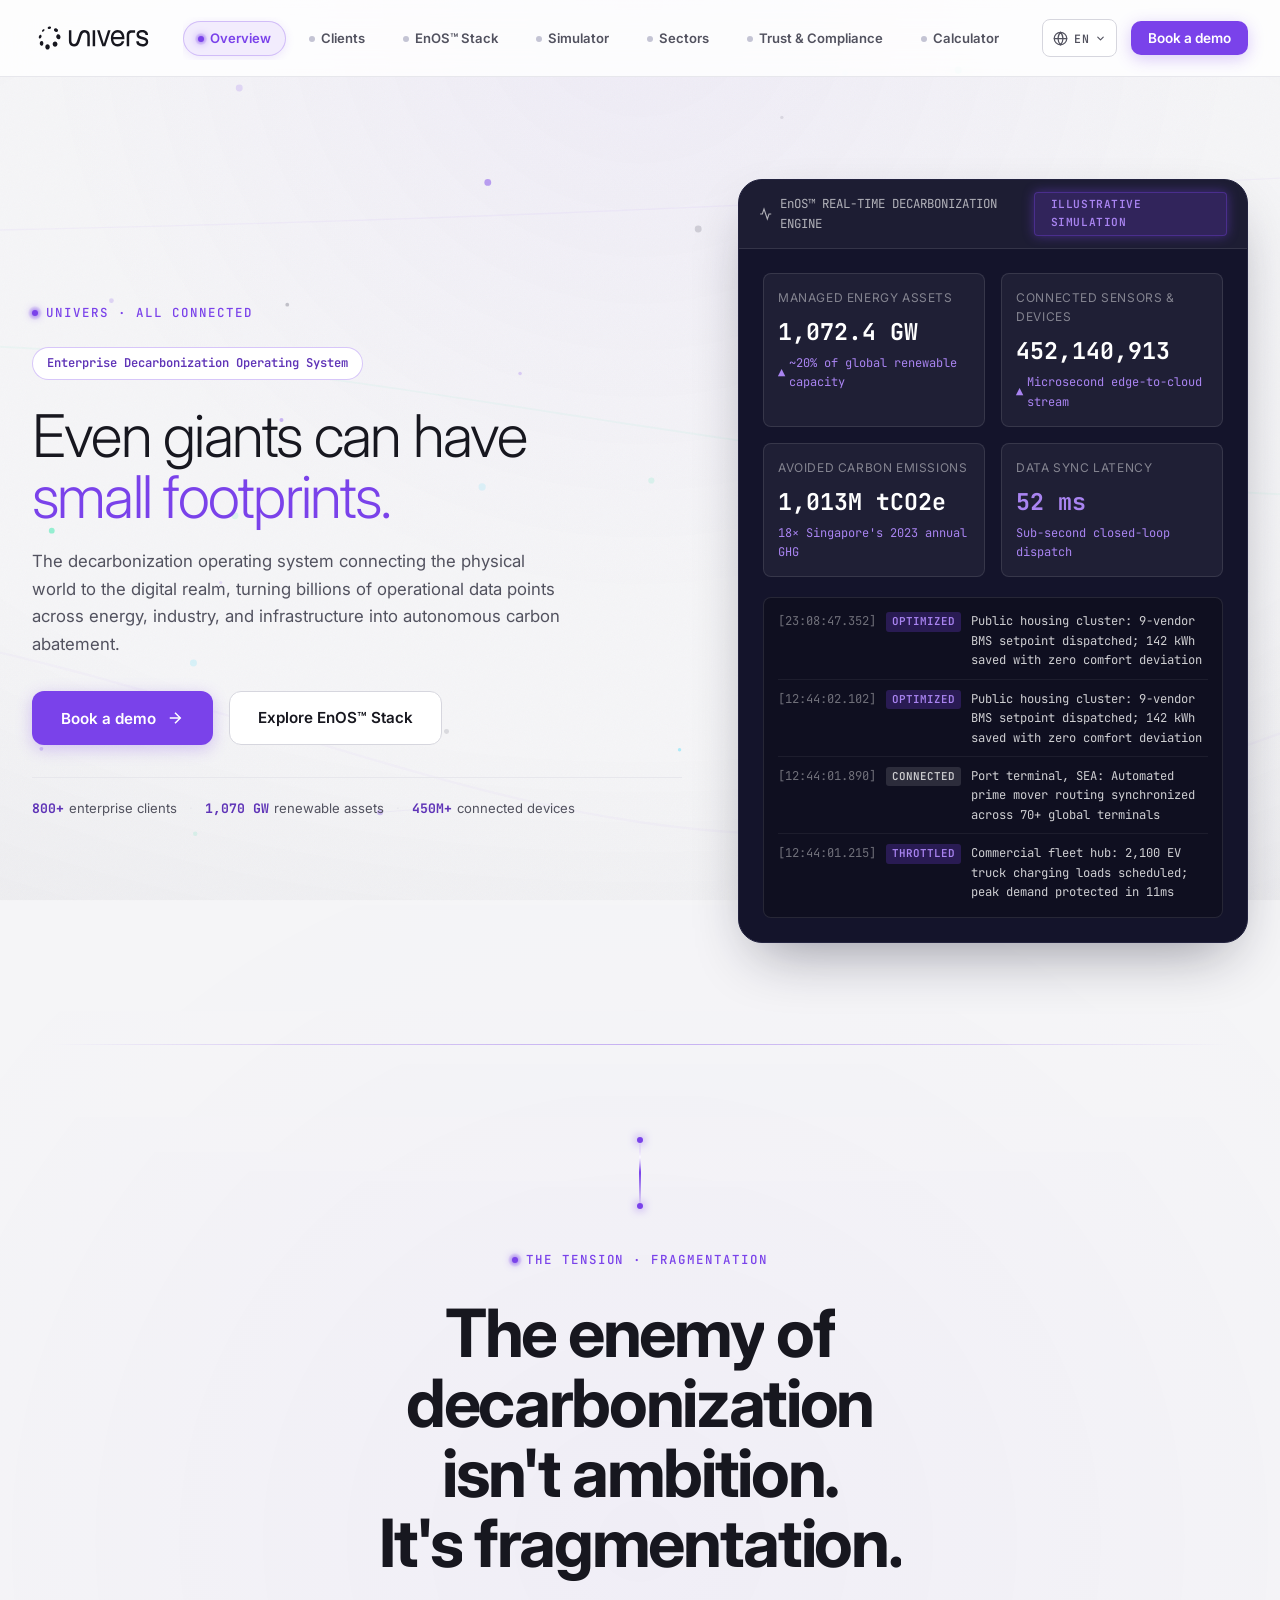
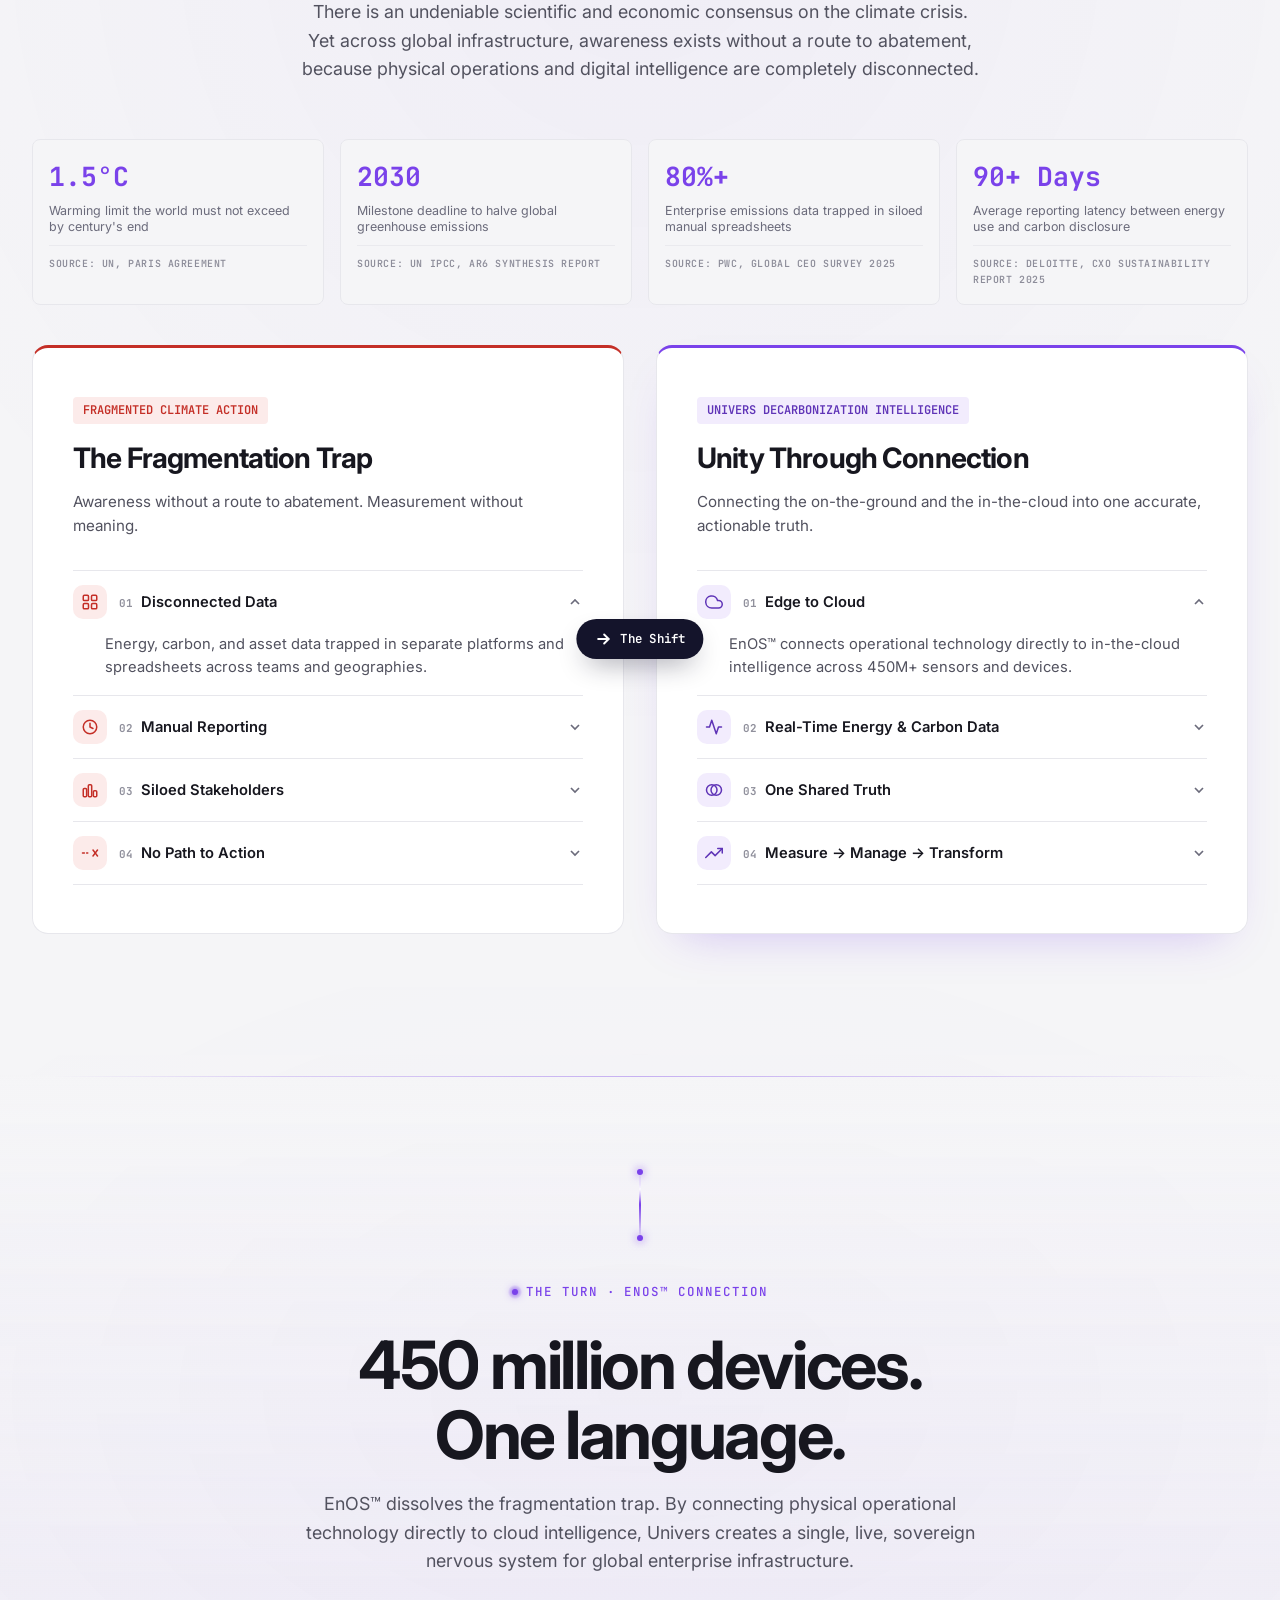
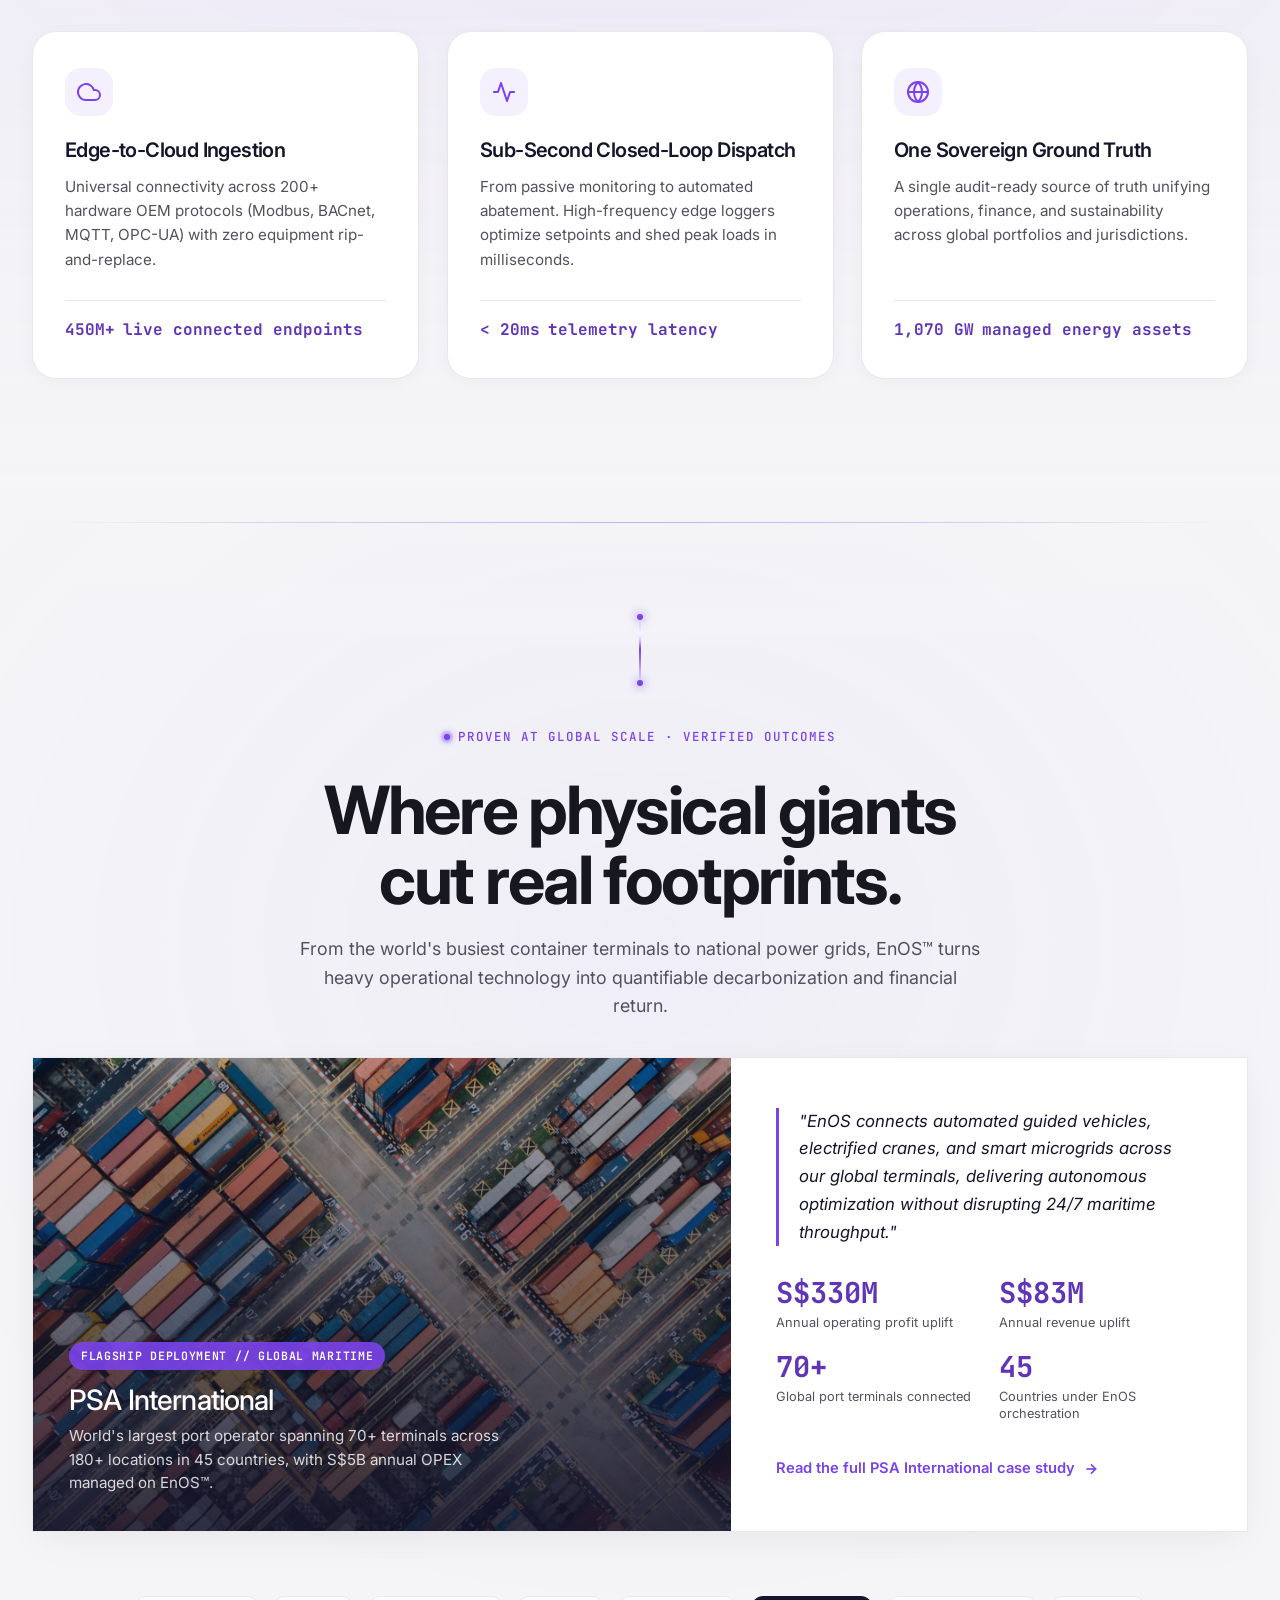
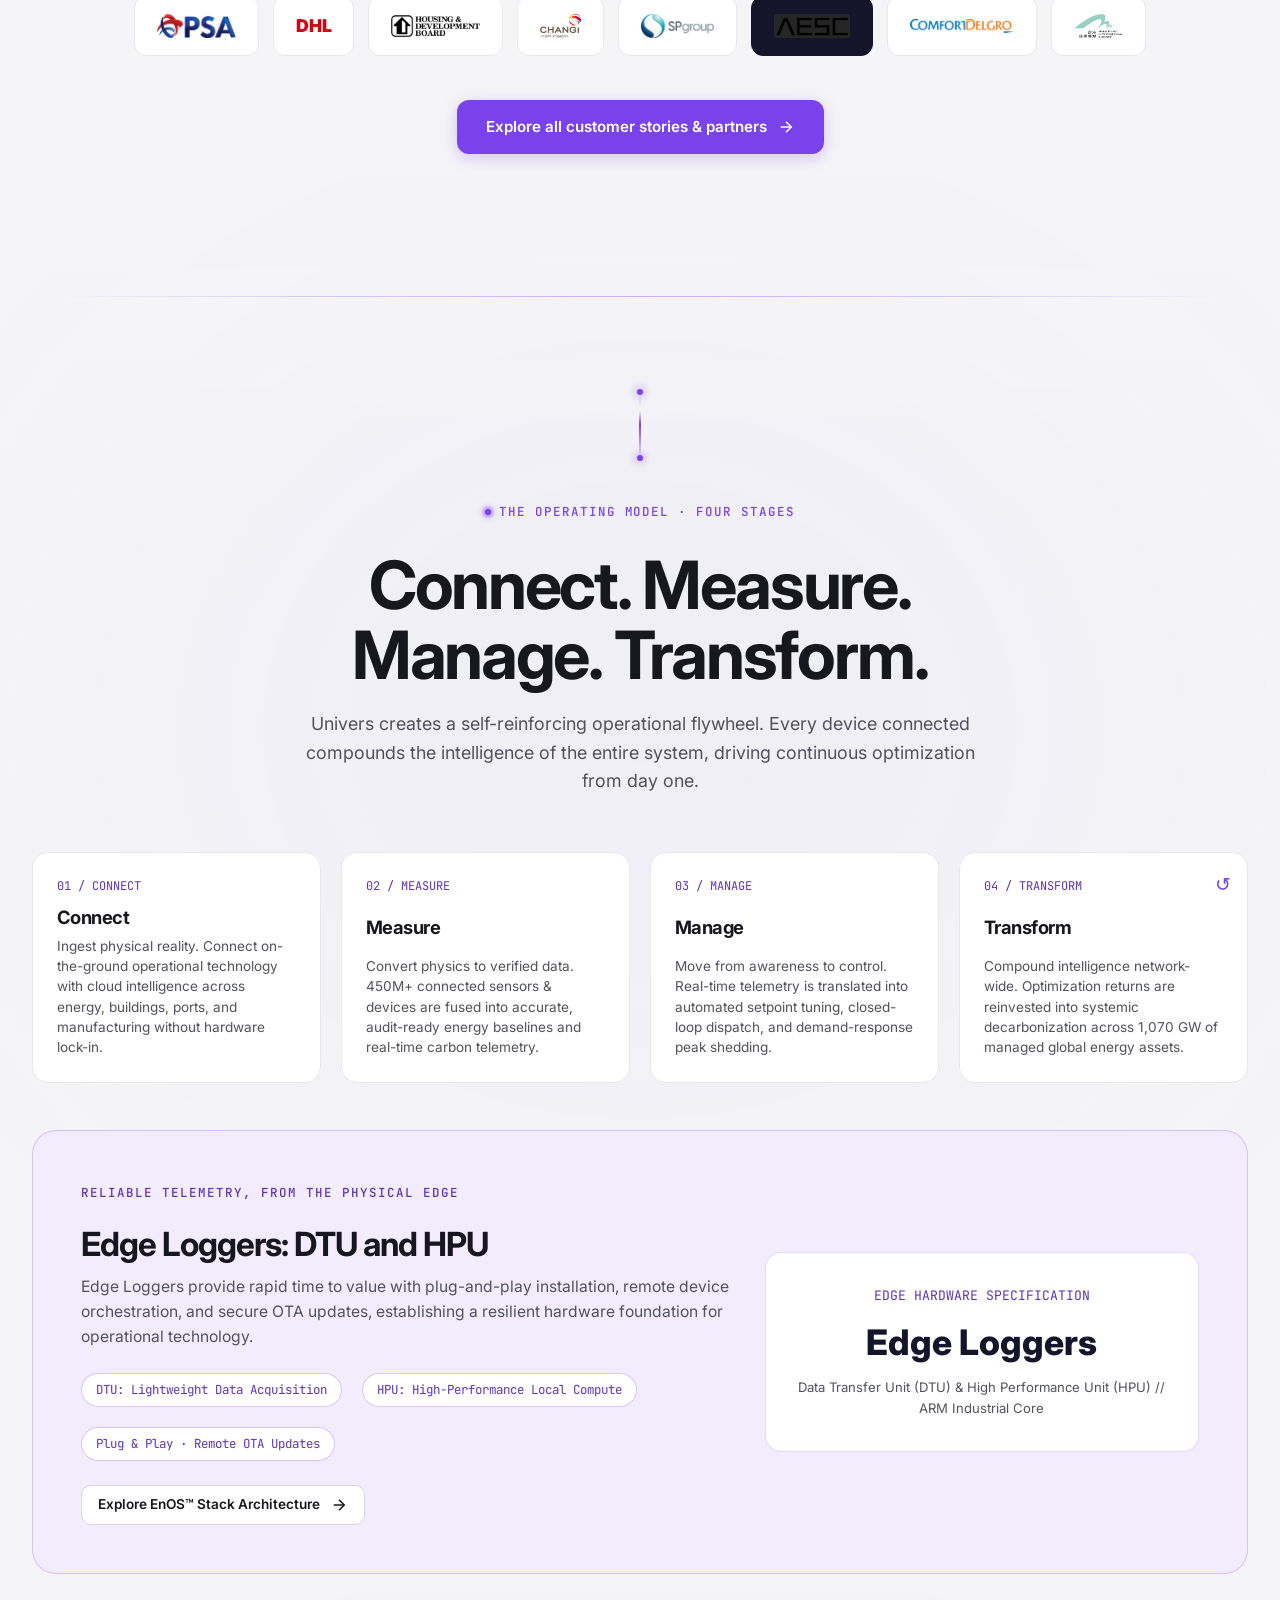
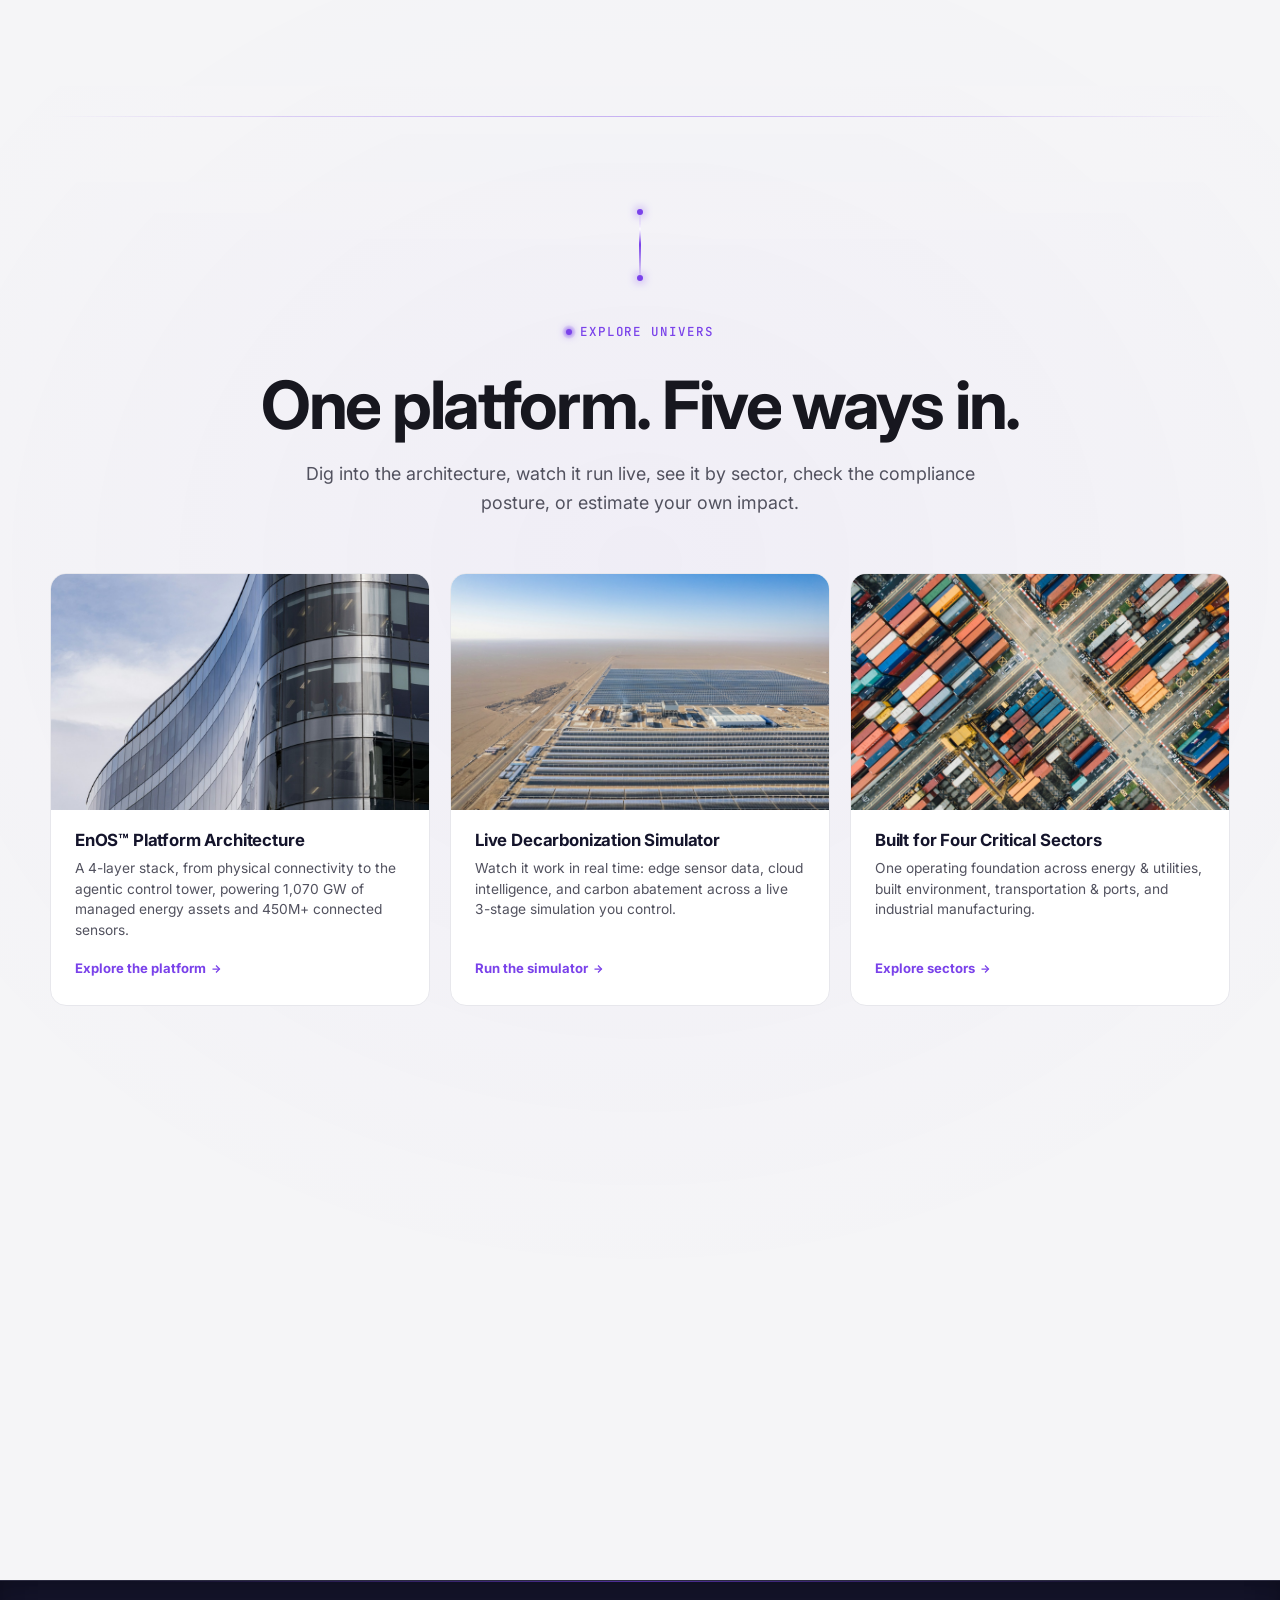
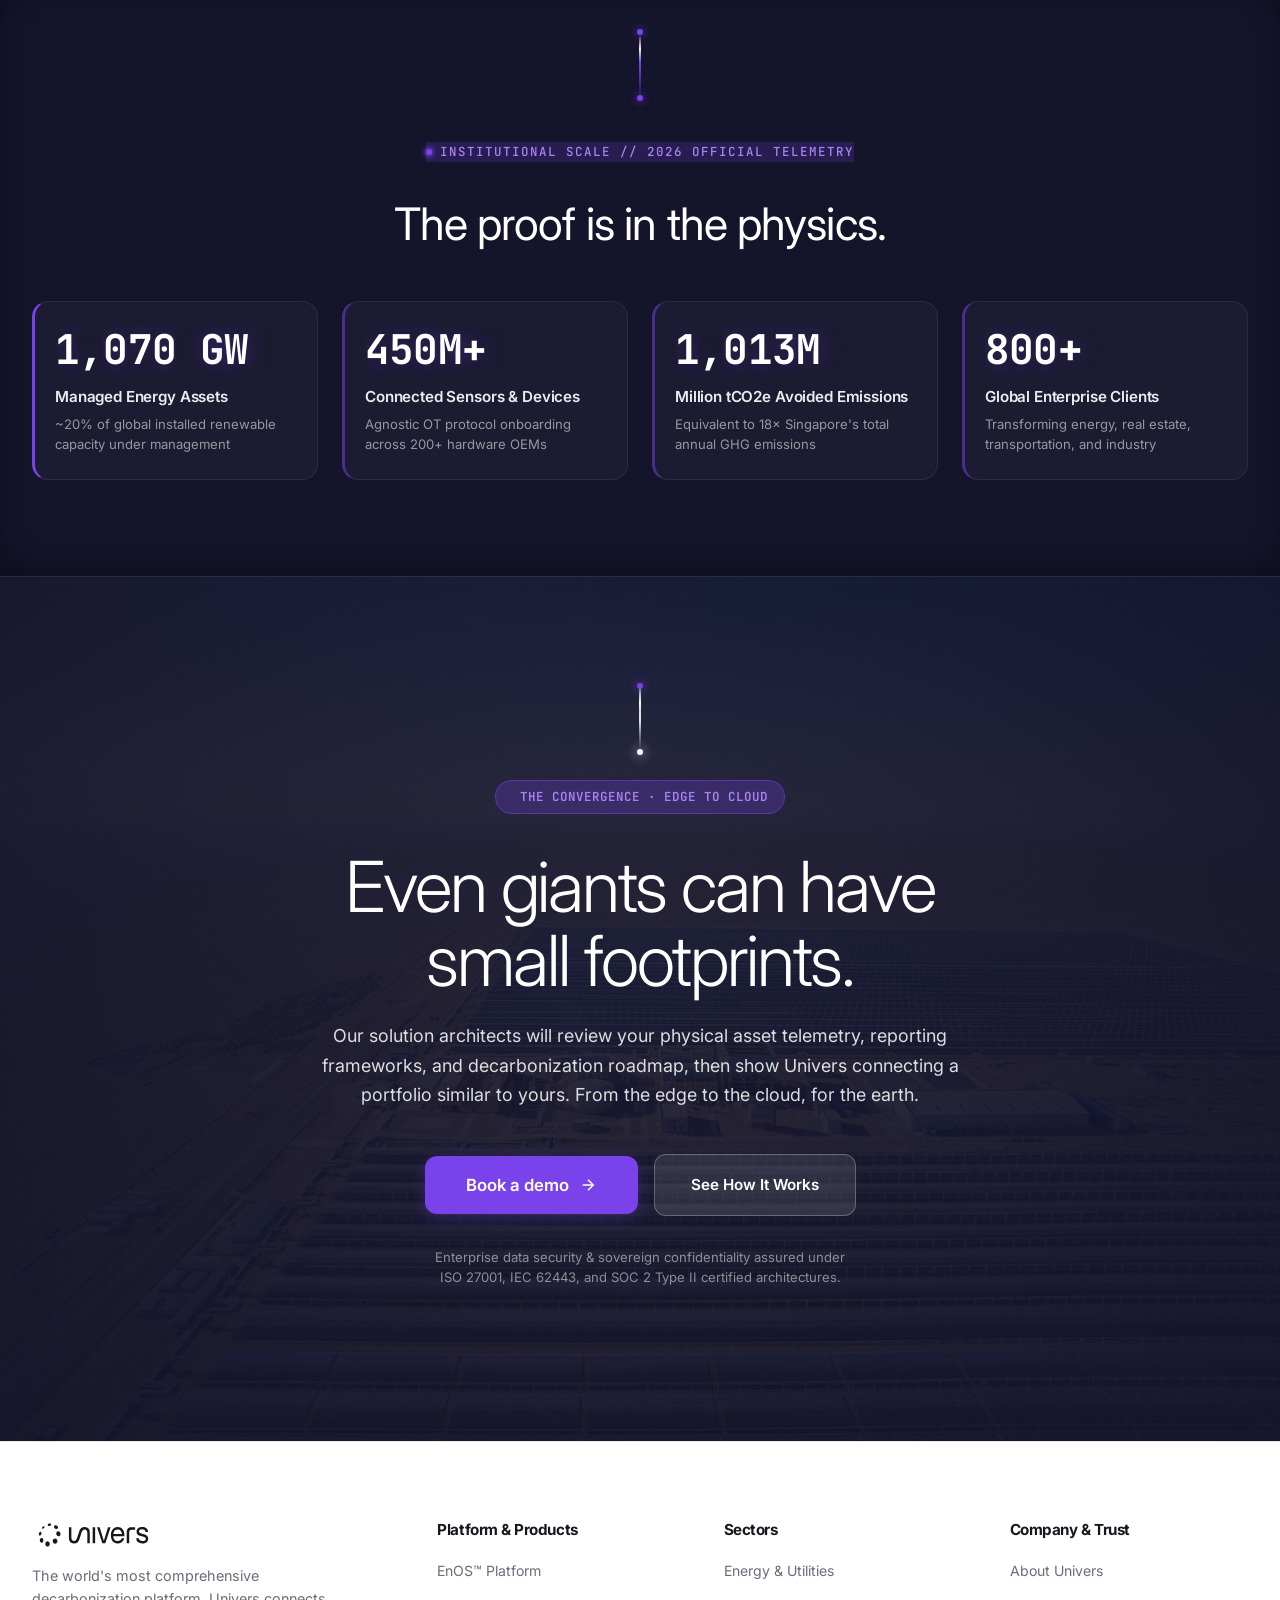
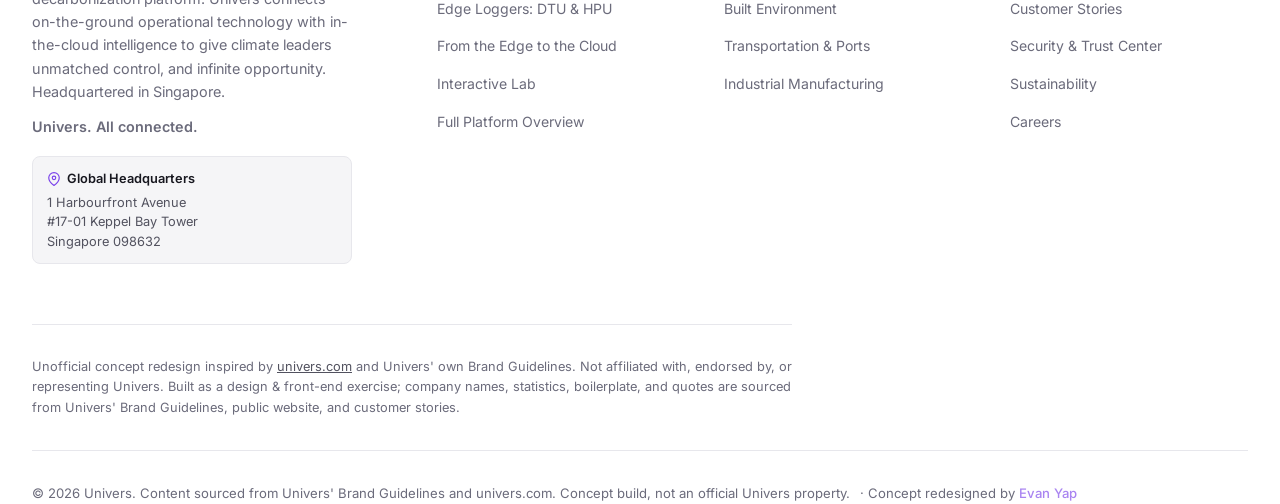
==== index.html @ 5fa52540 "feat: extend multilingual support to platform.html Adds the language selector to the EnOS Platform A" ====
<!DOCTYPE html>
<html lang="en">
<head>
  <meta charset="UTF-8">
  <meta name="viewport" content="width=device-width, initial-scale=1.0">
  <title>Univers · All Connected</title>
  <meta name="description" content="An unofficial concept redesign built from Univers' own Brand Guidelines: the world's most comprehensive decarbonization platform, connecting on-the-ground operational technology with in-the-cloud intelligence. Not affiliated with or endorsed by Univers.">
  <meta name="robots" content="noindex, nofollow">

  <!-- Open Graph -->
  <meta property="og:title" content="Univers · All Connected">
  <meta property="og:description" content="Unofficial concept redesign inspired by univers.com and Univers' Brand Guidelines. Content sourced from Univers' public site and brand materials; not an official Univers property.">
  <meta property="og:type" content="website">

  <!-- Favicon -->
  <link rel="icon" type="image/svg+xml" href="favicon.svg">
  <link rel="manifest" href="site.webmanifest">

  <!-- Fonts (Google Fonts, per design-resources-for-developers) -->
  <link rel="preconnect" href="https://fonts.googleapis.com">
  <link rel="preconnect" href="https://fonts.gstatic.com" crossorigin>

  <!-- Stylesheet -->
  <link rel="stylesheet" href="index.css?v=flow-v7">
</head>
<body>
  <!-- Interactive Kinetic Background Canvas & Atmospheric Staging -->
  <canvas id="kinetic-canvas" class="kinetic-canvas" aria-hidden="true"></canvas>
  <div id="vignette" class="vignette-overlay" aria-hidden="true"></div>
  <div id="grain" class="grain-overlay" aria-hidden="true"></div>

  <!-- Interactive Cybernetic Cursor Elements -->
  <div id="cyber-cursor" class="cyber-cursor" aria-hidden="true">
    <div class="cyber-cursor-ring"></div>
    <div class="cyber-cursor-dot"></div>
    <div class="cyber-cursor-brackets">
      <span class="bracket-tl"></span>
      <span class="bracket-tr"></span>
      <span class="bracket-bl"></span>
      <span class="bracket-br"></span>
    </div>
  </div>


  <!-- ========================================================================
       NAVIGATION BAR
       One combined header: brand mark, the interactive chapter/section
       pills (with scroll-spy + smooth-jump, wired in initChapterNav), and
       the primary CTAs — previously split across two stacked sticky bars.
       ======================================================================== -->
  <header class="site-header">
    <div class="container nav-container">
      <a href="#" class="brand-logo" aria-label="Univers Homepage">
        <svg class="brand-logo-mark" aria-hidden="true" viewBox="-52961 -11737 961733 203620" xmlns="http://www.w3.org/2000/svg"><path d="M395026,47802 C398186,54628 399765,62939 399765,72764 L399765,154112 L380343,154112 L380343,73010 C380343,64853 378459,58532 374691,54046 C370923,49392 365810,47052 359329,47052 C353607,47052 348868,48797 345101,52288 C341485,55778 338396,61440 335834,69261 L318436,122662 C314820,133805 309625,142207 302851,147869 C296077,153531 287337,156349 276654,156349 C267926,156349 260472,154604 254295,151114 C248269,147623 243682,142465 240512,135641 C237505,128815 235995,120503 235995,110678 L235995,29343 L255418,29343 L255418,110446 C255418,118602 257302,125001 261069,129655 C264837,134140 269950,136390 276432,136390 C282153,136390 286821,134645 290437,131154 C294204,127664 297364,122003 299926,114182 L317313,60781 C320929,49637 326124,41235 332898,35574 C339672,29911 348412,27094 359094,27094 C367823,27094 375206,28839 381232,32329 C387409,35819 391997,40976 395015,47802 L395026,47802 Z M422183,154112 L441606,154112 L441606,29343 L422183,29343 L422183,154126 L422183,154112 Z M509726,134154 L476976,29343 L456196,29343 L497990,154126 L521250,154126 L562587,29343 L542264,29343 L509737,134154 L509726,134154 Z M656834,44312 C666169,55623 670836,71600 670836,92232 L670617,99226 L583425,99226 C584035,109877 587264,118939 593141,126423 C599008,133908 607447,137657 618430,137657 C626412,137657 633031,135822 638308,132163 C643585,128337 647271,123101 649376,116444 L669265,116444 C668055,122933 665340,129254 661130,135407 C657073,141560 651338,146641 643966,150636 C636737,154462 628231,156375 618449,156375 C608057,156375 598789,153803 590655,148645 C582530,143487 576129,136080 571457,126437 C566940,116625 564682,105145 564682,91999 C564682,78853 567011,66714 571681,57057 C576348,47247 582749,39839 590883,34850 C599008,29691 608266,27119 618658,27119 C634765,27119 647500,32859 656834,44338 L656834,44312 Z M651643,81490 C650738,70670 647347,62190 641471,56036 C635594,49716 628078,46549 618877,46549 C608638,46549 600665,49547 594941,55532 C589216,61349 585378,70011 583416,81490 L651643,81490 Z M698316,39813 C691982,46639 688819,56373 688819,69015 L688819,154112 L708250,154112 L708250,69273 C708250,62952 709755,58131 712765,54795 C715918,51305 720366,49560 726091,49560 L754542,49560 L754542,29343 L725414,29343 C713813,29343 704783,32833 698297,39827 L698316,39813 Z M849782,97713 C844963,92219 836762,87734 825170,84243 L803034,77753 C796699,75918 792118,73760 789251,71265 C786384,68769 784955,65602 784955,61776 C784955,56618 787146,52624 791508,49793 C796023,46962 802272,45553 810254,45553 C818226,45553 823950,47389 828313,51047 C832828,54537 835466,59695 836228,66521 L855878,66521 C855574,54705 851211,45229 842772,38068 C834495,30751 823731,27094 810473,27094 C797214,27094 785850,30416 777726,37073 C769744,43562 765753,52456 765753,63780 C765753,72596 768382,79757 773659,85238 C779078,90732 787736,95050 799633,98217 L820636,103957 C826970,105792 831485,107950 834190,110446 C836904,112941 838257,116263 838257,120425 C838257,125919 835933,130237 831266,133404 C826598,136403 820121,137889 811844,137889 C803557,137889 797242,135977 791966,132150 C786851,128156 783898,122416 783155,114931 L763505,114931 C763953,128246 768248,138471 776373,145632 C784660,152782 796404,156362 811616,156362 C825932,156362 837066,153117 845048,146628 C853183,140139 857250,131154 857250,119676 C857250,110356 854773,103038 849801,97713 L849782,97713 Z M30782,24779 C25634,29032 23399,35328 25775,38831 C28149,42347 34257,41753 39393,37500 C44542,33247 46776,26951 44402,23448 C42026,19932 35919,20526 30782,24779 Z M24218,113704 C16531,112604 9324,119973 8119,130185 C6913,140397 12167,149562 19866,150674 C27553,151773 34760,144405 35965,134193 C37170,123980 31917,114815 24218,113704 Z M19913,84838 C23645,77275 22721,68783 17854,65848 C12986,62927 6024,66676 2292,74224 C-1440,81787 -516,90280 4351,93214 C9218,96136 16180,92387 19913,84838 Z M130388,41235 C138835,45087 147751,42644 150325,35781 C152888,28929 148125,20242 139677,16390 C131230,12538 122314,14981 119741,21845 C117177,28696 121940,37384 130388,41235 Z M68762,139557 C59097,139557 51258,148826 51258,160266 C51258,171706 59097,180975 68762,180975 C78426,180975 86265,171706 86265,160266 C86265,148826 78426,139557 68762,139557 Z M82065,180 C74729,1188 69253,6190 69838,11322 C70423,16454 76847,19790 84183,18781 C91519,17760 96995,12770 96410,7638 C95824,2507 89401,-829 82065,180 Z M166776,70670 C161112,61556 150583,58686 143246,64245 C135910,69804 134564,81709 140215,90810 C145879,99924 156409,102793 163745,97235 C171081,91676 172427,79771 166776,70670 Z M127684,116857 C117201,116857 108707,126242 108707,137825 C108707,149407 117201,158792 127684,158792 C138169,158792 146663,149395 146663,137825 C146663,126256 138169,116857 127684,116857 Z" fill="currentColor" fill-rule="evenodd"/></svg>
      </a>

      <nav class="nav-menu" id="mobile-nav-drawer" aria-label="Main Navigation">
        <div class="chapter-pills-wrap" id="chapter-nav">
          <a href="#overview" class="chapter-pill active" data-target="overview" aria-current="page">
            <span class="pill-dot"></span>
            <span data-i18n="nav.overview">Overview</span>
          </a>
          <a href="clients.html" class="chapter-pill" data-target="clients">
            <span class="pill-dot"></span>
            <span data-i18n="nav.clients">Clients</span>
          </a>
          <a href="platform.html" class="chapter-pill" data-target="enos-stack">
            <span class="pill-dot"></span>
            <span data-i18n="nav.enosStack">EnOS™ Stack</span>
          </a>
          <a href="simulator.html" class="chapter-pill" data-target="engine">
            <span class="pill-dot"></span>
            <span data-i18n="nav.simulator">Simulator</span>
          </a>
          <a href="sectors.html" class="chapter-pill" data-target="sectors">
            <span class="pill-dot"></span>
            <span data-i18n="nav.sectors">Sectors</span>
          </a>
          <a href="trust-compliance.html" class="chapter-pill" data-target="security">
            <span class="pill-dot"></span>
            <span data-i18n="nav.trustCompliance">Trust &amp; Compliance</span>
          </a>
          <a href="calculator.html" class="chapter-pill" data-target="calculator">
            <span class="pill-dot"></span>
            <span data-i18n="nav.calculator">Calculator</span>
          </a>
        </div>
        <div class="mobile-nav-cta-group">
          <button type="button" class="btn btn-primary" id="mobile-cta-demo" data-i18n="nav.bookDemo">Book a demo</button>
        </div>
      </nav>
      <div class="nav-backdrop" id="nav-backdrop" hidden></div>

      <div class="nav-actions">
        <div class="lang-switcher" id="lang-switcher">
          <button type="button" class="lang-switcher-trigger" id="lang-switcher-trigger" aria-expanded="false" aria-haspopup="listbox" aria-label="Select language">
            <svg class="lang-switcher-globe" width="15" height="15" viewBox="0 0 24 24" fill="none" stroke="currentColor" stroke-width="2" stroke-linecap="round" stroke-linejoin="round"><circle cx="12" cy="12" r="10"/><line x1="2" y1="12" x2="22" y2="12"/><path d="M12 2a15.3 15.3 0 0 1 4 10 15.3 15.3 0 0 1-4 10 15.3 15.3 0 0 1-4-10 15.3 15.3 0 0 1 4-10z"/></svg>
            <span class="lang-switcher-code" id="lang-switcher-code">EN</span>
            <svg class="lang-switcher-chevron" width="11" height="11" viewBox="0 0 24 24" fill="none" stroke="currentColor" stroke-width="2.5" stroke-linecap="round" stroke-linejoin="round"><polyline points="6 9 12 15 18 9"/></svg>
          </button>
          <ul class="lang-switcher-menu" id="lang-switcher-menu" role="listbox" aria-label="Choose a language" hidden>
            <li role="option" data-lang="en" aria-selected="true"><button type="button">English</button></li>
            <li role="option" data-lang="zh" aria-selected="false"><button type="button">中文</button></li>
            <li role="option" data-lang="ja" aria-selected="false"><button type="button">日本語</button></li>
            <li role="option" data-lang="de" aria-selected="false"><button type="button">Deutsch</button></li>
            <li role="option" data-lang="nl" aria-selected="false"><button type="button">Nederlands</button></li>
            <li role="option" data-lang="fr" aria-selected="false"><button type="button">Français</button></li>
            <li role="option" data-lang="no" aria-selected="false"><button type="button">Norsk</button></li>
          </ul>
        </div>
        <button type="button" class="btn btn-primary btn-sm nav-cta-mobile-visible" data-open-demo aria-label="Book a demo" data-i18n="nav.bookDemo">Book a demo</button>
        <button type="button" class="btn btn-primary btn-sm nav-cta-desktop" id="nav-cta-demo" data-i18n="nav.bookDemo">Book a demo</button>

        <button id="mobile-nav-toggle" class="mobile-nav-toggle" aria-expanded="false" aria-controls="mobile-nav-drawer" aria-label="Open menu">
          <svg class="icon-menu" width="22" height="22" viewBox="0 0 24 24" fill="none" stroke="currentColor" stroke-width="2" stroke-linecap="round">
            <line x1="3" y1="6" x2="21" y2="6"></line>
            <line x1="3" y1="12" x2="21" y2="12"></line>
            <line x1="3" y1="18" x2="21" y2="18"></line>
          </svg>
          <svg class="icon-close" width="22" height="22" viewBox="0 0 24 24" fill="none" stroke="currentColor" stroke-width="2" stroke-linecap="round">
            <line x1="6" y1="6" x2="18" y2="18"></line>
            <line x1="18" y1="6" x2="6" y2="18"></line>
          </svg>
        </button>
      </div>
    </div>
  </header>

  <main>
    <!-- ========================================================================
         ACT 1: HIGH-STAKES HERO
         Narrative Purpose: Sharp, bold statement of the real Univers brand idea —
         Unity through connection. Show live, real-time decarbonization data.
         ======================================================================== -->
    <section class="section hero-section" id="overview">
      <div class="container hero-grid">
        <div class="hero-content">
          <div class="eyebrow">
            <span class="pulse-dot"></span>
            <span data-i18n="home.hero.eyebrow">UNIVERS · ALL CONNECTED</span>
          </div>

          <div class="hero-category-tag" data-rv="fade" data-i18n="home.hero.categoryTag">Enterprise Decarbonization Operating System</div>

          <h1 class="hero-headline">
            <span class="mask-line"><span class="reveal-inner" data-i18n="home.hero.headline1">Even giants can have</span></span>
            <span class="mask-line"><span class="reveal-inner text-accent" data-i18n="home.hero.headline2">small footprints.</span></span>
          </h1>

          <p class="hero-lead" data-rv="up" data-rv-delay="1" data-i18n="home.hero.lead">
            The decarbonization operating system connecting the physical world to the digital realm, turning billions of operational data points across energy, industry, and infrastructure into autonomous carbon abatement.
          </p>

          <div class="hero-cta-group" data-rv="up" data-rv-delay="2">
            <button type="button" class="btn btn-primary" data-open-demo>
              <span data-i18n="nav.bookDemo">Book a demo</span>
              <svg class="btn-icon" viewBox="0 0 24 24" fill="none" stroke="currentColor" stroke-width="2">
                <line x1="5" y1="12" x2="19" y2="12"></line>
                <polyline points="12 5 19 12 12 19"></polyline>
              </svg>
            </button>
            <a href="platform.html" class="btn btn-secondary">
              <span data-i18n="home.hero.ctaExplore">Explore EnOS™ Stack</span>
            </a>
          </div>

          <div class="hero-proof-strip" data-rv="up" data-rv-delay="3">
            <div class="proof-pill"><span class="proof-num">800+</span> <span data-i18n="home.hero.proofClients">enterprise clients</span></div>
            <div class="proof-sep">·</div>
            <div class="proof-pill"><span class="proof-num">1,070 GW</span> <span data-i18n="home.hero.proofAssets">renewable assets</span></div>
            <div class="proof-sep">·</div>
            <div class="proof-pill"><span class="proof-num">450M+</span> <span data-i18n="home.hero.proofDevices">connected devices</span></div>
          </div>
        </div>

        <!-- HERO INTERACTIVE TELEMETRY SIMULATOR -->
        <div class="hero-visual" data-rv="scale" data-rv-delay="2">
          <div class="telemetry-console">
            <div class="console-header">
              <div class="console-title">
                <svg width="14" height="14" viewBox="0 0 24 24" fill="none" stroke="currentColor" stroke-width="2">
                  <polyline points="22 12 18 12 15 21 9 3 6 12 2 12"></polyline>
                </svg>
                <span data-i18n="home.hero.consoleTitle">EnOS™ REAL-TIME DECARBONIZATION ENGINE</span>
              </div>
              <span class="status-badge-simulation" title="Illustrative operational data simulation">
                <span class="pulse-dot"></span> <span data-i18n="home.hero.illustrativeSimulation">ILLUSTRATIVE SIMULATION</span>
              </span>
            </div>

            <div class="console-body">
              <div class="telemetry-metric-grid">
                <div class="metric-tile">
                  <div class="metric-label" data-i18n="home.hero.metricAssetsLabel">Managed Energy Assets</div>
                  <div class="metric-value mono-metric"><span id="telemetry-gw">1,072.4</span> GW</div>
                  <div class="metric-delta">▲ <span data-i18n="home.hero.metricAssetsDelta">~20% of global renewable capacity</span></div>
                </div>
                <div class="metric-tile">
                  <div class="metric-label" data-i18n="home.hero.metricSensorsLabel">Connected Sensors &amp; Devices</div>
                  <div class="metric-value mono-metric"><span id="telemetry-endpoints">452,140,912</span></div>
                  <div class="metric-delta">▲ <span data-i18n="home.hero.metricSensorsDelta">Microsecond edge-to-cloud stream</span></div>
                </div>
                <div class="metric-tile">
                  <div class="metric-label" data-i18n="home.hero.metricCarbonLabel">Avoided Carbon Emissions</div>
                  <div class="metric-value mono-metric"><span id="telemetry-actions">1,013</span>M tCO2e</div>
                  <div class="metric-delta" data-i18n="home.hero.metricCarbonDelta">18× Singapore's 2023 annual GHG</div>
                </div>
                <div class="metric-tile">
                  <div class="metric-label" data-i18n="home.hero.metricLatencyLabel">Data Sync Latency</div>
                  <div class="metric-value mono-metric" style="color: var(--univ-purple-light);"><span id="telemetry-latency">18</span> ms</div>
                  <div class="metric-delta" data-i18n="home.hero.metricLatencyDelta">Sub-second closed-loop dispatch</div>
                </div>
              </div>

              <!-- Stream of real-time decarbonization data events -->
              <div class="action-log-stream" id="hero-log-stream" aria-live="polite">
                <div class="action-log-item">
                  <span class="log-time mono-metric">[12:44:02.102]</span>
                  <span class="log-tag tag-autonomous">OPTIMIZED</span>
                  <span class="log-desc">Public housing cluster: 9-vendor BMS setpoint dispatched; 142 kWh saved with zero comfort deviation</span>
                </div>
                <div class="action-log-item">
                  <span class="log-time mono-metric">[12:44:01.890]</span>
                  <span class="log-tag tag-governed">CONNECTED</span>
                  <span class="log-desc">Port terminal, SEA: Automated prime mover routing synchronized across 70+ global terminals</span>
                </div>
                <div class="action-log-item">
                  <span class="log-time mono-metric">[12:44:01.215]</span>
                  <span class="log-tag tag-autonomous">THROTTLED</span>
                  <span class="log-desc">Commercial fleet hub: 2,100 EV truck charging loads scheduled; peak demand protected in 11ms</span>
                </div>
              </div>
            </div>
          </div>
        </div>
      </div>
    </section>

    <!-- ========================================================================
         ACT 2: THE INDUSTRIAL SHIFT (WHY MONITORING IS DEAD)
         Narrative Purpose: Provoke the prospect. Dashboards notify you after
         the failure happens; Univers pre-empts failure before it happens.
         ======================================================================== -->
    <section class="section section-border-top" id="shift">
      <div class="section-scrim-ambient" aria-hidden="true"></div>
      <div class="conduit-flow-connector" aria-hidden="true">
        <div class="conduit-node"></div>
        <div class="conduit-line"></div>
        <div class="conduit-node"></div>
      </div>
      <div class="container">
        <div class="section-header text-center" data-rv="up">
          <div class="eyebrow">
            <span class="pulse-dot"></span>
            <span data-i18n="home.shift.eyebrow">The Tension · Fragmentation</span>
          </div>
          <h2 class="section-title word-reveal" data-i18n="home.shift.headline">
            The enemy of decarbonization isn't ambition. It's fragmentation.
          </h2>
          <p class="section-subtitle" data-rv="fade" data-i18n="home.shift.subtitle">
            There is an undeniable scientific and economic consensus on the climate crisis. Yet across global infrastructure, awareness exists without a route to abatement, because physical operations and digital intelligence are completely disconnected.
          </p>
        </div>

        <div class="market-signal-grid">
          <div class="kpi-box">
            <div class="kpi-metric mono-metric no-odometer" data-static-metric="true">1.5°C</div>
            <div class="kpi-label" data-i18n="home.shift.kpi1Label">Warming limit the world must not exceed by century's end</div>
            <div class="kpi-source" data-i18n="home.shift.kpi1Source">Source: UN, Paris Agreement</div>
          </div>
          <div class="kpi-box">
            <div class="kpi-metric mono-metric no-odometer" data-static-metric="true">2030</div>
            <div class="kpi-label" data-i18n="home.shift.kpi2Label">Milestone deadline to halve global greenhouse emissions</div>
            <div class="kpi-source" data-i18n="home.shift.kpi2Source">Source: UN IPCC, AR6 Synthesis Report</div>
          </div>
          <div class="kpi-box">
            <div class="kpi-metric mono-metric no-odometer" data-static-metric="true">80%+</div>
            <div class="kpi-label" data-i18n="home.shift.kpi3Label">Enterprise emissions data trapped in siloed manual spreadsheets</div>
            <div class="kpi-source" data-i18n="home.shift.kpi3Source">Source: PwC, Global CEO Survey 2025</div>
          </div>
          <div class="kpi-box">
            <div class="kpi-metric mono-metric no-odometer" data-static-metric="true">90+ Days</div>
            <div class="kpi-label" data-i18n="home.shift.kpi4Label">Average reporting latency between energy use and carbon disclosure</div>
            <div class="kpi-source" data-i18n="home.shift.kpi4Source">Source: Deloitte, CxO Sustainability Report 2025</div>
          </div>
        </div>

        <div class="shift-comparison-grid">
          <!-- Fragmented Climate Action -->
          <div class="compare-card compare-legacy">
            <span class="compare-badge" data-i18n="home.shift.legacyBadge">Fragmented Climate Action</span>
            <h3 class="compare-heading" data-i18n="home.shift.legacyHeading">The Fragmentation Trap</h3>
            <p class="compare-lead" data-i18n="home.shift.legacyLead">Awareness without a route to abatement. Measurement without meaning.</p>
            <ul class="compare-list compare-accordion" data-accordion="legacy">
              <li class="compare-accordion-item open">
                <button type="button" class="compare-accordion-trigger" aria-expanded="true">
                  <span class="accordion-icon-badge accordion-icon-badge--legacy">
                    <svg width="18" height="18" viewBox="0 0 24 24" fill="none" stroke="currentColor" stroke-width="2" stroke-linecap="round" stroke-linejoin="round"><rect x="3" y="3" width="7" height="7" rx="1.5"/><rect x="14" y="3" width="7" height="7" rx="1.5"/><rect x="3" y="14" width="7" height="7" rx="1.5"/><rect x="14" y="14" width="7" height="7" rx="1.5"/></svg>
                  </span>
                  <span class="compare-accordion-title"><span class="accordion-step-num">01</span><span data-i18n="home.shift.legacyItem1Title">Disconnected Data</span></span>
                  <svg class="accordion-chevron" width="16" height="16" viewBox="0 0 24 24" fill="none" stroke="currentColor" stroke-width="2.5"><polyline points="6 9 12 15 18 9"/></svg>
                </button>
                <div class="compare-accordion-body"><div class="compare-accordion-body-inner">
                  <p data-i18n="home.shift.legacyItem1Body">Energy, carbon, and asset data trapped in separate platforms and spreadsheets across teams and geographies.</p>
                </div></div>
              </li>
              <li class="compare-accordion-item">
                <button type="button" class="compare-accordion-trigger" aria-expanded="false">
                  <span class="accordion-icon-badge accordion-icon-badge--legacy">
                    <svg width="18" height="18" viewBox="0 0 24 24" fill="none" stroke="currentColor" stroke-width="2" stroke-linecap="round" stroke-linejoin="round"><circle cx="12" cy="12" r="9"/><polyline points="12 7 12 12 16 14"/></svg>
                  </span>
                  <span class="compare-accordion-title"><span class="accordion-step-num">02</span><span data-i18n="home.shift.legacyItem2Title">Manual Reporting</span></span>
                  <svg class="accordion-chevron" width="16" height="16" viewBox="0 0 24 24" fill="none" stroke="currentColor" stroke-width="2.5"><polyline points="6 9 12 15 18 9"/></svg>
                </button>
                <div class="compare-accordion-body"><div class="compare-accordion-body-inner">
                  <p data-i18n="home.shift.legacyItem2Body">Weeks spent reconciling Scope 1, 2, and 3 emissions by hand before a single decision can be made.</p>
                </div></div>
              </li>
              <li class="compare-accordion-item">
                <button type="button" class="compare-accordion-trigger" aria-expanded="false">
                  <span class="accordion-icon-badge accordion-icon-badge--legacy">
                    <svg width="18" height="18" viewBox="0 0 24 24" fill="none" stroke="currentColor" stroke-width="2" stroke-linecap="round" stroke-linejoin="round"><rect x="3" y="10" width="4.5" height="11" rx="1.4"/><rect x="9.75" y="5" width="4.5" height="16" rx="1.4"/><rect x="16.5" y="13" width="4.5" height="8" rx="1.4"/></svg>
                  </span>
                  <span class="compare-accordion-title"><span class="accordion-step-num">03</span><span data-i18n="home.shift.legacyItem3Title">Siloed Stakeholders</span></span>
                  <svg class="accordion-chevron" width="16" height="16" viewBox="0 0 24 24" fill="none" stroke="currentColor" stroke-width="2.5"><polyline points="6 9 12 15 18 9"/></svg>
                </button>
                <div class="compare-accordion-body"><div class="compare-accordion-body-inner">
                  <p data-i18n="home.shift.legacyItem3Body">Facilities, sustainability, and finance teams working from different numbers, different tools, different truths.</p>
                </div></div>
              </li>
              <li class="compare-accordion-item">
                <button type="button" class="compare-accordion-trigger" aria-expanded="false">
                  <span class="accordion-icon-badge accordion-icon-badge--legacy">
                    <svg width="18" height="18" viewBox="0 0 24 24" fill="none" stroke="currentColor" stroke-width="2" stroke-linecap="round" stroke-linejoin="round"><path d="M2 12h7" stroke-dasharray="2.5 3"/><line x1="16" y1="8" x2="22" y2="16"/><line x1="22" y1="8" x2="16" y2="16"/></svg>
                  </span>
                  <span class="compare-accordion-title"><span class="accordion-step-num">04</span><span data-i18n="home.shift.legacyItem4Title">No Path to Action</span></span>
                  <svg class="accordion-chevron" width="16" height="16" viewBox="0 0 24 24" fill="none" stroke="currentColor" stroke-width="2.5"><polyline points="6 9 12 15 18 9"/></svg>
                </button>
                <div class="compare-accordion-body"><div class="compare-accordion-body-inner">
                  <p data-i18n="home.shift.legacyItem4Body">Data that describes the problem but never compounds into a plan for solving it.</p>
                </div></div>
              </li>
            </ul>
          </div>

          <!-- Narrative bridge — desktop only; the stacked mobile layout already
               reads top-to-bottom as problem, then solution. -->
          <div class="shift-connector" aria-hidden="true">
            <svg width="18" height="18" viewBox="0 0 24 24" fill="none" stroke="currentColor" stroke-width="2.5" stroke-linecap="round" stroke-linejoin="round"><line x1="5" y1="12" x2="19" y2="12"/><polyline points="13 6 19 12 13 18"/></svg>
            <span data-i18n="home.shift.theShift">The Shift</span>
          </div>

          <!-- Univers Decarbonization Intelligence Card -->
          <div class="compare-card compare-autonomous">
            <span class="compare-badge" data-i18n="home.shift.unityBadge">Univers Decarbonization Intelligence</span>
            <h3 class="compare-heading" data-i18n="home.shift.unityHeading">Unity Through Connection</h3>
            <p class="compare-lead" data-i18n="home.shift.unityLead">Connecting the on-the-ground and the in-the-cloud into one accurate, actionable truth.</p>
            <ul class="compare-list compare-accordion" data-accordion="autonomous">
              <li class="compare-accordion-item open">
                <button type="button" class="compare-accordion-trigger" aria-expanded="true">
                  <span class="accordion-icon-badge accordion-icon-badge--autonomous">
                    <svg width="18" height="18" viewBox="0 0 24 24" fill="none" stroke="currentColor" stroke-width="2" stroke-linecap="round" stroke-linejoin="round"><path d="M18 10h-1.26A8 8 0 1 0 9 20h9a5 5 0 0 0 0-10z"/></svg>
                  </span>
                  <span class="compare-accordion-title"><span class="accordion-step-num">01</span><span data-i18n="home.shift.unityItem1Title">Edge to Cloud</span></span>
                  <svg class="accordion-chevron" width="16" height="16" viewBox="0 0 24 24" fill="none" stroke="currentColor" stroke-width="2.5"><polyline points="6 9 12 15 18 9"/></svg>
                </button>
                <div class="compare-accordion-body"><div class="compare-accordion-body-inner">
                  <p data-i18n="home.shift.unityItem1Body">EnOS™ connects operational technology directly to in-the-cloud intelligence across 450M+ sensors and devices.</p>
                </div></div>
              </li>
              <li class="compare-accordion-item">
                <button type="button" class="compare-accordion-trigger" aria-expanded="false">
                  <span class="accordion-icon-badge accordion-icon-badge--autonomous">
                    <svg width="18" height="18" viewBox="0 0 24 24" fill="none" stroke="currentColor" stroke-width="2" stroke-linecap="round" stroke-linejoin="round"><polyline points="22 12 18 12 15 21 9 3 6 12 2 12"/></svg>
                  </span>
                  <span class="compare-accordion-title"><span class="accordion-step-num">02</span><span data-i18n="home.shift.unityItem2Title">Real-Time Energy &amp; Carbon Data</span></span>
                  <svg class="accordion-chevron" width="16" height="16" viewBox="0 0 24 24" fill="none" stroke="currentColor" stroke-width="2.5"><polyline points="6 9 12 15 18 9"/></svg>
                </button>
                <div class="compare-accordion-body"><div class="compare-accordion-body-inner">
                  <p data-i18n="home.shift.unityItem2Body">Data-driven monitoring, reporting, and abatement, updated continuously, not once a quarter.</p>
                </div></div>
              </li>
              <li class="compare-accordion-item">
                <button type="button" class="compare-accordion-trigger" aria-expanded="false">
                  <span class="accordion-icon-badge accordion-icon-badge--autonomous">
                    <svg width="18" height="18" viewBox="0 0 24 24" fill="none" stroke="currentColor" stroke-width="2" stroke-linecap="round" stroke-linejoin="round"><circle cx="9" cy="12" r="7"/><circle cx="15" cy="12" r="7"/></svg>
                  </span>
                  <span class="compare-accordion-title"><span class="accordion-step-num">03</span><span data-i18n="home.shift.unityItem3Title">One Shared Truth</span></span>
                  <svg class="accordion-chevron" width="16" height="16" viewBox="0 0 24 24" fill="none" stroke="currentColor" stroke-width="2.5"><polyline points="6 9 12 15 18 9"/></svg>
                </button>
                <div class="compare-accordion-body"><div class="compare-accordion-body-inner">
                  <p data-i18n="home.shift.unityItem3Body">1,070 GW of energy assets (~20% of global installed renewable capacity) managed on a single sovereign platform.</p>
                </div></div>
              </li>
              <li class="compare-accordion-item">
                <button type="button" class="compare-accordion-trigger" aria-expanded="false">
                  <span class="accordion-icon-badge accordion-icon-badge--autonomous">
                    <svg width="18" height="18" viewBox="0 0 24 24" fill="none" stroke="currentColor" stroke-width="2" stroke-linecap="round" stroke-linejoin="round"><polyline points="23 6 13.5 15.5 8.5 10.5 1 18"/><polyline points="17 6 23 6 23 12"/></svg>
                  </span>
                  <span class="compare-accordion-title"><span class="accordion-step-num">04</span><span data-i18n="home.shift.unityItem4Title">Measure → Manage → Transform</span></span>
                  <svg class="accordion-chevron" width="16" height="16" viewBox="0 0 24 24" fill="none" stroke="currentColor" stroke-width="2.5"><polyline points="6 9 12 15 18 9"/></svg>
                </button>
                <div class="compare-accordion-body"><div class="compare-accordion-body-inner">
                  <p data-i18n="home.shift.unityItem4Body">A decade of domain expertise means every deployment starts ahead, compounding returns from day one.</p>
                </div></div>
              </li>
            </ul>
          </div>
        </div>
      </div>
    </section>

    <!-- ========================================================================
         ACT 3: THE TURN — 450 MILLION DEVICES. ONE LANGUAGE.
         Narrative Purpose: The pivot from problem to breakthrough.
         EnOS dissolves fragmentation by connecting physical assets to digital intelligence.
         ======================================================================== -->
    <section class="section section-border-top turn-section" id="the-turn">
      <div class="section-scrim-ambient" aria-hidden="true"></div>
      <div class="conduit-flow-connector" aria-hidden="true">
        <div class="conduit-node"></div>
        <div class="conduit-line"></div>
        <div class="conduit-node"></div>
      </div>
      <div class="container">
        <div class="section-header text-center" data-rv="up">
          <div class="eyebrow">
            <span class="pulse-dot"></span>
            <span data-i18n="home.turn.eyebrow">The Turn · EnOS™ Connection</span>
          </div>
          <h2 class="section-title word-reveal" data-i18n="home.turn.headline">
            450 million devices. One language.
          </h2>
          <p class="section-subtitle" data-rv="fade" data-i18n="home.turn.subtitle">
            EnOS™ dissolves the fragmentation trap. By connecting physical operational technology directly to cloud intelligence, Univers creates a single, live, sovereign nervous system for global enterprise infrastructure.
          </p>
        </div>

        <div class="turn-features-grid">
          <div class="turn-feature-card" data-rv="up" data-rv-delay="1">
            <div class="turn-icon-box">
              <svg width="24" height="24" viewBox="0 0 24 24" fill="none" stroke="currentColor" stroke-width="2" stroke-linecap="round" stroke-linejoin="round"><path d="M18 10h-1.26A8 8 0 1 0 9 20h9a5 5 0 0 0 0-10z"/></svg>
            </div>
            <h3 data-i18n="home.turn.card1Title">Edge-to-Cloud Ingestion</h3>
            <p data-i18n="home.turn.card1Body">Universal connectivity across 200+ hardware OEM protocols (Modbus, BACnet, MQTT, OPC-UA) with zero equipment rip-and-replace.</p>
            <div class="turn-card-metric"><span>450M+</span> <span data-i18n="home.turn.card1Metric">live connected endpoints</span></div>
          </div>

          <div class="turn-feature-card" data-rv="up" data-rv-delay="2">
            <div class="turn-icon-box">
              <svg width="24" height="24" viewBox="0 0 24 24" fill="none" stroke="currentColor" stroke-width="2" stroke-linecap="round" stroke-linejoin="round"><polyline points="22 12 18 12 15 21 9 3 6 12 2 12"/></svg>
            </div>
            <h3 data-i18n="home.turn.card2Title">Sub-Second Closed-Loop Dispatch</h3>
            <p data-i18n="home.turn.card2Body">From passive monitoring to automated abatement. High-frequency edge loggers optimize setpoints and shed peak loads in milliseconds.</p>
            <div class="turn-card-metric"><span>&lt; 20ms</span> <span data-i18n="home.turn.card2Metric">telemetry latency</span></div>
          </div>

          <div class="turn-feature-card" data-rv="up" data-rv-delay="3">
            <div class="turn-icon-box">
              <svg width="24" height="24" viewBox="0 0 24 24" fill="none" stroke="currentColor" stroke-width="2" stroke-linecap="round" stroke-linejoin="round"><circle cx="12" cy="12" r="10"/><path d="M12 2a14.5 14.5 0 0 0 0 20 14.5 14.5 0 0 0 0-20"/><path d="M2 12h20"/></svg>
            </div>
            <h3 data-i18n="home.turn.card3Title">One Sovereign Ground Truth</h3>
            <p data-i18n="home.turn.card3Body">A single audit-ready source of truth unifying operations, finance, and sustainability across global portfolios and jurisdictions.</p>
            <div class="turn-card-metric"><span>1,070 GW</span> <span data-i18n="home.turn.card3Metric">managed energy assets</span></div>
          </div>
        </div>
      </div>
    </section>

    <!-- ========================================================================
         ACT 4: PROOF — FLAGSHIP PSA CASE STUDY & LOGO WALL
         Narrative Purpose: Tangible proof from the world's most demanding physical
         infrastructure operators.
         ======================================================================== -->
    <section class="section section-border-top" id="clients">
      <div class="section-scrim-ambient" aria-hidden="true"></div>
      <div class="conduit-flow-connector" aria-hidden="true">
        <div class="conduit-node"></div>
        <div class="conduit-line"></div>
        <div class="conduit-node"></div>
      </div>
      <div class="container">
        <div class="section-header text-center ecosystem-header" data-rv="up">
          <div class="eyebrow">
            <span class="pulse-dot"></span>
            <span data-i18n="home.clients.eyebrow">Proven At Global Scale · Verified Outcomes</span>
          </div>
          <h2 class="section-title word-reveal" data-i18n="home.clients.headline">
            Where physical giants cut real footprints.
          </h2>
          <p class="section-subtitle" data-rv="fade" data-i18n="home.clients.subtitle">
            From the world's busiest container terminals to national power grids, EnOS™ turns heavy operational technology into quantifiable decarbonization and financial return.
          </p>
        </div>

        <!-- Flagship Case Study: PSA International -->
        <div class="proof-flagship-card" data-rv="scale">
          <div class="flagship-visual-wrap">
            <img src="assets/photos/ports-logistics-containers.jpg" alt="PSA International automated container terminal logistics" class="flagship-photo" loading="lazy">
            <div class="flagship-overlay">
              <span class="flagship-badge" data-i18n="home.clients.flagshipBadge">FLAGSHIP DEPLOYMENT // GLOBAL MARITIME</span>
              <h3>PSA International</h3>
              <p data-i18n="home.clients.flagshipDesc">World's largest port operator spanning 70+ terminals across 180+ locations in 45 countries, with S$5B annual OPEX managed on EnOS™.</p>
            </div>
          </div>
          <div class="flagship-content-side">
            <div class="flagship-quote" data-i18n="home.clients.flagshipQuote">
              "EnOS connects automated guided vehicles, electrified cranes, and smart microgrids across our global terminals, delivering autonomous optimization without disrupting 24/7 maritime throughput."
            </div>
            <div class="flagship-metrics-grid">
              <div class="flagship-metric-item">
                <div class="flagship-metric-num mono-metric">S$330M</div>
                <div class="flagship-metric-lbl" data-i18n="home.clients.metric1">Annual operating profit uplift</div>
              </div>
              <div class="flagship-metric-item">
                <div class="flagship-metric-num mono-metric">S$83M</div>
                <div class="flagship-metric-lbl" data-i18n="home.clients.metric2">Annual revenue uplift</div>
              </div>
              <div class="flagship-metric-item">
                <div class="flagship-metric-num mono-metric">70+</div>
                <div class="flagship-metric-lbl" data-i18n="home.clients.metric3">Global port terminals connected</div>
              </div>
              <div class="flagship-metric-item">
                <div class="flagship-metric-num mono-metric">45</div>
                <div class="flagship-metric-lbl" data-i18n="home.clients.metric4">Countries under EnOS orchestration</div>
              </div>
            </div>
            <div>
              <a href="clients.html" class="flagship-link">
                <span data-i18n="home.clients.readCaseStudy">Read the full PSA International case study</span>
                <svg width="16" height="16" viewBox="0 0 24 24" fill="none" stroke="currentColor" stroke-width="2.5"><line x1="5" y1="12" x2="19" y2="12"></line><polyline points="12 5 19 12 12 19"></polyline></svg>
              </a>
            </div>
          </div>
        </div>

        <!-- Monochrome Enterprise Logo Wall -->
        <div class="client-teaser-logo-row" data-rv="fade" data-rv-delay="1">
          <div class="logo-tile"><img src="assets/logos/psa-international.png" alt="PSA International" loading="lazy"></div>
          <div class="logo-tile"><span class="logo-tile-wordmark" style="color:#D40511;">DHL</span></div>
          <div class="logo-tile"><img src="assets/logos/hdb-singapore.png" alt="HDB Singapore" loading="lazy"></div>
          <div class="logo-tile"><img src="assets/logos/changi-airport.png" alt="Changi Airport" loading="lazy"></div>
          <div class="logo-tile"><img src="assets/logos/sp-group.png" alt="SP Group" loading="lazy"></div>
          <div class="logo-tile logo-tile--dark"><img src="assets/logos/aesc.png" alt="AESC" loading="lazy"></div>
          <div class="logo-tile"><img src="assets/logos/comfortdelgro.png" alt="ComfortDelGro" loading="lazy"></div>
          <div class="logo-tile"><img src="assets/logos/hk-airport.png" alt="HKIA" loading="lazy"></div>
        </div>

        <div style="text-align: center; margin-top: 2.5rem;">
          <a href="clients.html" class="btn btn-primary">
            <span data-i18n="home.clients.exploreAll">Explore all customer stories &amp; partners</span>
            <svg class="btn-icon" viewBox="0 0 24 24" fill="none" stroke="currentColor" stroke-width="2"><line x1="5" y1="12" x2="19" y2="12"></line><polyline points="12 5 19 12 12 19"></polyline></svg>
          </a>
        </div>
      </div>
    </section>

    <!-- ========================================================================
         ACT 5: THE OPERATING MODEL — THE FLYWHEEL
         Narrative Purpose: How the machine works. Connect → Measure → Manage → Transform.
         ======================================================================== -->
    <section class="section section-border-top" id="flywheel">
      <div class="section-scrim-ambient" aria-hidden="true"></div>
      <div class="conduit-flow-connector" aria-hidden="true">
        <div class="conduit-node"></div>
        <div class="conduit-line"></div>
        <div class="conduit-node"></div>
      </div>
      <div class="container">
        <div class="section-header text-center" data-rv="up">
          <div class="eyebrow">
            <span class="pulse-dot"></span>
            <span data-i18n="home.flywheel.eyebrow">The Operating Model · Four Stages</span>
          </div>
          <h2 class="section-title word-reveal" data-i18n="home.flywheel.headline">
            Connect. Measure. Manage. Transform.
          </h2>
          <p class="section-subtitle" data-rv="fade" data-i18n="home.flywheel.subtitle">
            Univers creates a self-reinforcing operational flywheel. Every device connected compounds the intelligence of the entire system, driving continuous optimization from day one.
          </p>
        </div>

        <div class="flywheel-grid">
          <div class="flywheel-card" data-rv="up" data-rv-delay="1">
            <span class="flywheel-step-tag" data-i18n="home.flywheel.tag1">01 / CONNECT</span>
            <h4 data-i18n="home.flywheel.title1">Connect</h4>
            <p data-i18n="home.flywheel.body1">Ingest physical reality. Connect on-the-ground operational technology with cloud intelligence across energy, buildings, ports, and manufacturing without hardware lock-in.</p>
          </div>
          <div class="flywheel-card" data-rv="up" data-rv-delay="2">
            <span class="flywheel-step-tag" data-i18n="home.flywheel.tag2">02 / MEASURE</span>
            <h4 data-i18n="home.flywheel.title2">Measure</h4>
            <p data-i18n="home.flywheel.body2">Convert physics to verified data. 450M+ connected sensors &amp; devices are fused into accurate, audit-ready energy baselines and real-time carbon telemetry.</p>
          </div>
          <div class="flywheel-card" data-rv="up" data-rv-delay="3">
            <span class="flywheel-step-tag" data-i18n="home.flywheel.tag3">03 / MANAGE</span>
            <h4 data-i18n="home.flywheel.title3">Manage</h4>
            <p data-i18n="home.flywheel.body3">Move from awareness to control. Real-time telemetry is translated into automated setpoint tuning, closed-loop dispatch, and demand-response peak shedding.</p>
          </div>
          <div class="flywheel-card" data-rv="up" data-rv-delay="4">
            <span class="flywheel-step-tag" data-i18n="home.flywheel.tag4">04 / TRANSFORM</span>
            <h4 data-i18n="home.flywheel.title4">Transform</h4>
            <p data-i18n="home.flywheel.body4">Compound intelligence network-wide. Optimization returns are reinvested into systemic decarbonization across 1,070 GW of managed global energy assets.</p>
          </div>
        </div>

        <!-- Edge Hardware Banner: Edge Loggers (DTU & HPU) -->
        <div class="hardware-banner">
          <div class="hardware-info">
            <div class="eyebrow" style="color: var(--univ-purple-dark);">
              <span data-i18n="home.hardware.eyebrow">Reliable Telemetry, From the Physical Edge</span>
            </div>
            <h3 data-i18n="home.hardware.title">Edge Loggers: DTU and HPU</h3>
            <p data-i18n="home.hardware.body">
              Edge Loggers provide rapid time to value with plug-and-play installation, remote device orchestration, and secure OTA updates, establishing a resilient hardware foundation for operational technology.
            </p>
            <div class="chip-specs">
              <span class="chip-spec-pill" data-i18n="home.hardware.pill1">DTU: Lightweight Data Acquisition</span>
              <span class="chip-spec-pill" data-i18n="home.hardware.pill2">HPU: High-Performance Local Compute</span>
              <span class="chip-spec-pill" data-i18n="home.hardware.pill3">Plug &amp; Play · Remote OTA Updates</span>
            </div>
            <div style="margin-top: 1.5rem;">
              <a href="platform.html" class="btn btn-secondary btn-sm">
                <span data-i18n="home.hardware.cta">Explore EnOS™ Stack Architecture</span>
                <svg class="btn-icon" viewBox="0 0 24 24" fill="none" stroke="currentColor" stroke-width="2"><line x1="5" y1="12" x2="19" y2="12"></line><polyline points="12 5 19 12 12 19"></polyline></svg>
              </a>
            </div>
          </div>
          <div class="hardware-graphic">
            <div style="font-family: var(--font-mono); font-size: 0.82rem; color: var(--univ-purple-dark); margin-bottom: 8px;" data-i18n="home.hardware.specLabel">EDGE HARDWARE SPECIFICATION</div>
            <div style="font-size: 2.2rem; font-weight: 800; font-family: var(--font-heading); color: var(--univ-navy);" data-i18n="home.hardware.title">Edge Loggers</div>
            <p style="font-size: 0.82rem; color: var(--univ-text-secondary); margin-top: 6px;" data-i18n="home.hardware.graphicCaption">Data Transfer Unit (DTU) &amp; High Performance Unit (HPU) // ARM Industrial Core</p>
          </div>
        </div>
      </div>
    </section>

    <!-- ========================================================================
         ACT: PLATFORM EXPLORE TEASERS
         The EnOS Stack, Simulator, Sectors, Trust & Compliance, and
         Calculator each used to be a full section stacked on this one long
         homepage — they're now their own pages, linked from here.
         ======================================================================== -->
    <section class="section section-border-top" id="explore">
      <div class="section-scrim-ambient" aria-hidden="true"></div>
      <div class="conduit-flow-connector" aria-hidden="true">
        <div class="conduit-node"></div>
        <div class="conduit-line"></div>
        <div class="conduit-node"></div>
      </div>
      <div class="container">
        <div class="section-header text-center" data-rv="up">
          <div class="eyebrow">
            <span class="pulse-dot"></span>
            <span data-i18n="home.explore.eyebrow">Explore Univers</span>
          </div>
          <h2 class="section-title word-reveal" data-i18n="home.explore.headline">
            One platform. Five ways in.
          </h2>
          <p class="section-subtitle" data-rv="fade" data-i18n="home.explore.subtitle">
            Dig into the architecture, watch it run live, see it by sector, check the compliance posture, or estimate your own impact.
          </p>
        </div>

        <div class="explore-teaser-grid">
          <a href="platform.html" class="explore-teaser-card" data-rv="up" data-rv-delay="1">
            <div class="explore-teaser-photo">
              <img src="assets/photos/built-environment-building.jpg" alt="EnOS Platform Architecture" loading="lazy">
            </div>
            <div class="explore-teaser-body">
              <h3 data-i18n="home.explore.card1Title">EnOS™ Platform Architecture</h3>
              <p data-i18n="home.explore.card1Body">A 4-layer stack, from physical connectivity to the agentic control tower, powering 1,070 GW of managed energy assets and 450M+ connected sensors.</p>
              <span class="explore-teaser-link"><span data-i18n="home.explore.card1Link">Explore the platform</span> <svg width="12" height="12" viewBox="0 0 24 24" fill="none" stroke="currentColor" stroke-width="2.5"><line x1="5" y1="12" x2="19" y2="12"></line><polyline points="12 5 19 12 12 19"></polyline></svg></span>
            </div>
          </a>

          <a href="simulator.html" class="explore-teaser-card" data-rv="up" data-rv-delay="2">
            <div class="explore-teaser-photo">
              <img src="assets/photos/energy-solar-aerial.jpg" alt="Live Decarbonization Simulator" loading="lazy">
            </div>
            <div class="explore-teaser-body">
              <h3 data-i18n="home.explore.card2Title">Live Decarbonization Simulator</h3>
              <p data-i18n="home.explore.card2Body">Watch it work in real time: edge sensor data, cloud intelligence, and carbon abatement across a live 3-stage simulation you control.</p>
              <span class="explore-teaser-link"><span data-i18n="home.explore.card2Link">Run the simulator</span> <svg width="12" height="12" viewBox="0 0 24 24" fill="none" stroke="currentColor" stroke-width="2.5"><line x1="5" y1="12" x2="19" y2="12"></line><polyline points="12 5 19 12 12 19"></polyline></svg></span>
            </div>
          </a>

          <a href="sectors.html" class="explore-teaser-card" data-rv="up" data-rv-delay="3">
            <div class="explore-teaser-photo">
              <img src="assets/photos/ports-logistics-containers.jpg" alt="Built for Four Critical Sectors" loading="lazy">
            </div>
            <div class="explore-teaser-body">
              <h3 data-i18n="home.explore.card3Title">Built for Four Critical Sectors</h3>
              <p data-i18n="home.explore.card3Body">One operating foundation across energy &amp; utilities, built environment, transportation &amp; ports, and industrial manufacturing.</p>
              <span class="explore-teaser-link"><span data-i18n="home.explore.card3Link">Explore sectors</span> <svg width="12" height="12" viewBox="0 0 24 24" fill="none" stroke="currentColor" stroke-width="2.5"><line x1="5" y1="12" x2="19" y2="12"></line><polyline points="12 5 19 12 12 19"></polyline></svg></span>
            </div>
          </a>

          <a href="trust-compliance.html" class="explore-teaser-card" data-rv="up" data-rv-delay="4">
            <div class="explore-teaser-photo">
              <img src="assets/photos/landmark-marina-bay-skyline.jpg" alt="Enterprise Trust & Compliance" loading="lazy">
            </div>
            <div class="explore-teaser-body">
              <h3 data-i18n="home.explore.card4Title">Enterprise Trust &amp; Compliance</h3>
              <p data-i18n="home.explore.card4Body">ISO 27001, IEC 62443, SOC 3, and sovereign-grade certifications, built for mission-critical infrastructure buyers.</p>
              <span class="explore-teaser-link"><span data-i18n="home.explore.card4Link">View the trust center</span> <svg width="12" height="12" viewBox="0 0 24 24" fill="none" stroke="currentColor" stroke-width="2.5"><line x1="5" y1="12" x2="19" y2="12"></line><polyline points="12 5 19 12 12 19"></polyline></svg></span>
            </div>
          </a>

          <a href="calculator.html" class="explore-teaser-card" data-rv="up" data-rv-delay="4">
            <div class="explore-teaser-photo">
              <img src="assets/photos/manufacturing-line.jpg" alt="Decarbonization Impact Calculator" loading="lazy">
            </div>
            <div class="explore-teaser-body">
              <h3 data-i18n="home.explore.card5Title">Decarbonization Impact Calculator</h3>
              <p data-i18n="home.explore.card5Body">Estimate your portfolio's net savings and carbon abatement potential in under a minute, by sector and scale.</p>
              <span class="explore-teaser-link"><span data-i18n="home.explore.card5Link">Calculate your impact</span> <svg width="12" height="12" viewBox="0 0 24 24" fill="none" stroke="currentColor" stroke-width="2.5"><line x1="5" y1="12" x2="19" y2="12"></line><polyline points="12 5 19 12 12 19"></polyline></svg></span>
            </div>
          </a>
        </div>
      </div>
    </section>

    <!-- ========================================================================
         ACT 6: INSTITUTIONAL SCALE & AUTHORITY — CONTROL ROOM BAND
         ======================================================================== -->
    <section class="authority-section" id="scale">
      <div class="section-scrim-ambient" aria-hidden="true"></div>
      <div class="conduit-flow-connector" aria-hidden="true">
        <div class="conduit-node"></div>
        <div class="conduit-line"></div>
        <div class="conduit-node"></div>
      </div>
      <div class="container">
        <div class="authority-header" data-rv="up">
          <div class="eyebrow">
            <span class="pulse-dot"></span>
            <span data-i18n="home.authority.eyebrow">INSTITUTIONAL SCALE // 2026 OFFICIAL TELEMETRY</span>
          </div>
          <h2 class="section-title word-reveal" data-i18n="home.authority.headline">
            The proof is in the physics.
          </h2>
        </div>
        <div class="authority-grid">
          <div class="authority-stat" data-rv="up" data-rv-delay="1">
            <div class="stat-number mono-metric" data-tally-target="1070">1,070 GW</div>
            <div class="stat-title" data-i18n="home.authority.stat1Title">Managed Energy Assets</div>
            <div class="stat-desc" data-i18n="home.authority.stat1Desc">~20% of global installed renewable capacity under management</div>
          </div>
          <div class="authority-stat" data-rv="up" data-rv-delay="2">
            <div class="stat-number mono-metric" data-tally-target="450">450M+</div>
            <div class="stat-title" data-i18n="home.authority.stat2Title">Connected Sensors &amp; Devices</div>
            <div class="stat-desc" data-i18n="home.authority.stat2Desc">Agnostic OT protocol onboarding across 200+ hardware OEMs</div>
          </div>
          <div class="authority-stat" data-rv="up" data-rv-delay="3">
            <div class="stat-number mono-metric" data-tally-target="1013">1,013M</div>
            <div class="stat-title" data-i18n="home.authority.stat3Title">Million tCO2e Avoided Emissions</div>
            <div class="stat-desc" data-i18n="home.authority.stat3Desc">Equivalent to 18× Singapore's total annual GHG emissions</div>
          </div>
          <div class="authority-stat" data-rv="up" data-rv-delay="4">
            <div class="stat-number mono-metric" data-tally-target="800">800+</div>
            <div class="stat-title" data-i18n="home.authority.stat4Title">Global Enterprise Clients</div>
            <div class="stat-desc" data-i18n="home.authority.stat4Desc">Transforming energy, real estate, transportation, and industry</div>
          </div>
        </div>
      </div>
    </section>

    <!-- ========================================================================
         ACT 7: CINEMATIC CLOSE — FULL-BLEED AERIAL SOLAR CLOSE
         Narrative Purpose: The final unforgettable brand impression.
         Thesis reaffirmed + single high-intent conversion action.
         ======================================================================== -->
    <section class="closing-section" id="contact">
      <div class="conduit-flow-connector" aria-hidden="true" style="margin-bottom: 24px;">
        <div class="conduit-node"></div>
        <div class="conduit-line" style="background: linear-gradient(180deg, rgba(255, 255, 255, 0.4), rgba(255, 255, 255, 0.9), transparent);"></div>
        <div class="conduit-node" style="background: #FFFFFF; box-shadow: 0 0 12px #FFFFFF;"></div>
      </div>
      <div class="closing-bg-wrap" aria-hidden="true">
        <img src="assets/photos/energy-solar-aerial.jpg" alt="Aerial perspective of gigawatt-scale solar infrastructure" class="closing-bg-image" loading="lazy">
        <div class="closing-overlay"></div>
      </div>
      <div class="container closing-content">
        <div class="closing-eyebrow" data-rv="fade">
          <span class="pulse-dot"></span>
          <span data-i18n="home.closing.eyebrow">THE CONVERGENCE · EDGE TO CLOUD</span>
        </div>
        <h2 class="closing-headline">
          <span class="mask-line"><span class="reveal-inner" data-i18n="home.hero.headline1">Even giants can have</span></span>
          <span class="mask-line"><span class="reveal-inner" data-i18n="home.hero.headline2">small footprints.</span></span>
        </h2>
        <p class="closing-lead" data-rv="up" data-rv-delay="1" data-i18n="home.closing.lead">
          Our solution architects will review your physical asset telemetry, reporting frameworks, and decarbonization roadmap, then show Univers connecting a portfolio similar to yours. From the edge to the cloud, for the earth.
        </p>
        <div class="closing-cta-wrap" data-rv="up" data-rv-delay="2">
          <button type="button" class="btn btn-primary" id="final-cta-demo" data-open-demo style="padding: 18px 40px; font-size: 1.05rem;">
            <span data-i18n="nav.bookDemo">Book a demo</span>
            <svg class="btn-icon" viewBox="0 0 24 24" fill="none" stroke="currentColor" stroke-width="2"><line x1="5" y1="12" x2="19" y2="12"></line><polyline points="12 5 19 12 12 19"></polyline></svg>
          </button>
          <a href="simulator.html" class="btn btn-secondary" style="padding: 18px 36px; background: rgba(255, 255, 255, 0.1); border-color: rgba(255, 255, 255, 0.25); color: #FFFFFF;">
            <span data-i18n="home.closing.ctaSecondary">See How It Works</span>
          </a>
        </div>
        <p class="closing-trust-subtext" data-i18n="home.closing.trustSubtext">
          Enterprise data security &amp; sovereign confidentiality assured under ISO 27001, IEC 62443, and SOC 2 Type II certified architectures.
        </p>
      </div>
    </section>
  </main>


  <!-- ========================================================================
       SITE FOOTER
       ======================================================================== -->
  <footer class="site-footer">
    <div class="container">
      <div class="footer-grid">
        <div class="footer-brand">
          <a href="index.html" class="brand-logo" aria-label="Univers Homepage">
            <svg class="brand-logo-mark" aria-hidden="true" viewBox="-52961 -11737 961733 203620" xmlns="http://www.w3.org/2000/svg"><path d="M395026,47802 C398186,54628 399765,62939 399765,72764 L399765,154112 L380343,154112 L380343,73010 C380343,64853 378459,58532 374691,54046 C370923,49392 365810,47052 359329,47052 C353607,47052 348868,48797 345101,52288 C341485,55778 338396,61440 335834,69261 L318436,122662 C314820,133805 309625,142207 302851,147869 C296077,153531 287337,156349 276654,156349 C267926,156349 260472,154604 254295,151114 C248269,147623 243682,142465 240512,135641 C237505,128815 235995,120503 235995,110678 L235995,29343 L255418,29343 L255418,110446 C255418,118602 257302,125001 261069,129655 C264837,134140 269950,136390 276432,136390 C282153,136390 286821,134645 290437,131154 C294204,127664 297364,122003 299926,114182 L317313,60781 C320929,49637 326124,41235 332898,35574 C339672,29911 348412,27094 359094,27094 C367823,27094 375206,28839 381232,32329 C387409,35819 391997,40976 395015,47802 L395026,47802 Z M422183,154112 L441606,154112 L441606,29343 L422183,29343 L422183,154126 L422183,154112 Z M509726,134154 L476976,29343 L456196,29343 L497990,154126 L521250,154126 L562587,29343 L542264,29343 L509737,134154 L509726,134154 Z M656834,44312 C666169,55623 670836,71600 670836,92232 L670617,99226 L583425,99226 C584035,109877 587264,118939 593141,126423 C599008,133908 607447,137657 618430,137657 C626412,137657 633031,135822 638308,132163 C643585,128337 647271,123101 649376,116444 L669265,116444 C668055,122933 665340,129254 661130,135407 C657073,141560 651338,146641 643966,150636 C636737,154462 628231,156375 618449,156375 C608057,156375 598789,153803 590655,148645 C582530,143487 576129,136080 571457,126437 C566940,116625 564682,105145 564682,91999 C564682,78853 567011,66714 571681,57057 C576348,47247 582749,39839 590883,34850 C599008,29691 608266,27119 618658,27119 C634765,27119 647500,32859 656834,44338 L656834,44312 Z M651643,81490 C650738,70670 647347,62190 641471,56036 C635594,49716 628078,46549 618877,46549 C608638,46549 600665,49547 594941,55532 C589216,61349 585378,70011 583416,81490 L651643,81490 Z M698316,39813 C691982,46639 688819,56373 688819,69015 L688819,154112 L708250,154112 L708250,69273 C708250,62952 709755,58131 712765,54795 C715918,51305 720366,49560 726091,49560 L754542,49560 L754542,29343 L725414,29343 C713813,29343 704783,32833 698297,39827 L698316,39813 Z M849782,97713 C844963,92219 836762,87734 825170,84243 L803034,77753 C796699,75918 792118,73760 789251,71265 C786384,68769 784955,65602 784955,61776 C784955,56618 787146,52624 791508,49793 C796023,46962 802272,45553 810254,45553 C818226,45553 823950,47389 828313,51047 C832828,54537 835466,59695 836228,66521 L855878,66521 C855574,54705 851211,45229 842772,38068 C834495,30751 823731,27094 810473,27094 C797214,27094 785850,30416 777726,37073 C769744,43562 765753,52456 765753,63780 C765753,72596 768382,79757 773659,85238 C779078,90732 787736,95050 799633,98217 L820636,103957 C826970,105792 831485,107950 834190,110446 C836904,112941 838257,116263 838257,120425 C838257,125919 835933,130237 831266,133404 C826598,136403 820121,137889 811844,137889 C803557,137889 797242,135977 791966,132150 C786851,128156 783898,122416 783155,114931 L763505,114931 C763953,128246 768248,138471 776373,145632 C784660,152782 796404,156362 811616,156362 C825932,156362 837066,153117 845048,146628 C853183,140139 857250,131154 857250,119676 C857250,110356 854773,103038 849801,97713 L849782,97713 Z M30782,24779 C25634,29032 23399,35328 25775,38831 C28149,42347 34257,41753 39393,37500 C44542,33247 46776,26951 44402,23448 C42026,19932 35919,20526 30782,24779 Z M24218,113704 C16531,112604 9324,119973 8119,130185 C6913,140397 12167,149562 19866,150674 C27553,151773 34760,144405 35965,134193 C37170,123980 31917,114815 24218,113704 Z M19913,84838 C23645,77275 22721,68783 17854,65848 C12986,62927 6024,66676 2292,74224 C-1440,81787 -516,90280 4351,93214 C9218,96136 16180,92387 19913,84838 Z M130388,41235 C138835,45087 147751,42644 150325,35781 C152888,28929 148125,20242 139677,16390 C131230,12538 122314,14981 119741,21845 C117177,28696 121940,37384 130388,41235 Z M68762,139557 C59097,139557 51258,148826 51258,160266 C51258,171706 59097,180975 68762,180975 C78426,180975 86265,171706 86265,160266 C86265,148826 78426,139557 68762,139557 Z M82065,180 C74729,1188 69253,6190 69838,11322 C70423,16454 76847,19790 84183,18781 C91519,17760 96995,12770 96410,7638 C95824,2507 89401,-829 82065,180 Z M166776,70670 C161112,61556 150583,58686 143246,64245 C135910,69804 134564,81709 140215,90810 C145879,99924 156409,102793 163745,97235 C171081,91676 172427,79771 166776,70670 Z M127684,116857 C117201,116857 108707,126242 108707,137825 C108707,149407 117201,158792 127684,158792 C138169,158792 146663,149395 146663,137825 C146663,126256 138169,116857 127684,116857 Z" fill="currentColor" fill-rule="evenodd"/></svg>
          </a>
          <p data-i18n="footer.blurb">
            The world's most comprehensive decarbonization platform. Univers connects on-the-ground operational technology with in-the-cloud intelligence to give climate leaders unmatched control, and infinite opportunity. Headquartered in Singapore.
          </p>
          <p style="margin-top: 0.75rem; font-weight: 600;" data-i18n="footer.tagline">Univers. All connected.</p>

          <div class="footer-office-block">
            <div class="footer-office-title">
              <svg width="14" height="14" viewBox="0 0 24 24" fill="none" stroke="currentColor" stroke-width="2" stroke-linecap="round" stroke-linejoin="round">
                <path d="M21 10c0 7-9 13-9 13s-9-6-9-13a9 9 0 0 1 18 0z"></path>
                <circle cx="12" cy="10" r="3"></circle>
              </svg>
              <span data-i18n="footer.hqTitle">Global Headquarters</span>
            </div>
            <address class="footer-office-address">
              1 Harbourfront Avenue<br>
              #17-01 Keppel Bay Tower<br>
              Singapore 098632
            </address>
          </div>
        </div>

        <div class="footer-col">
          <h5 data-i18n="footer.colPlatform">Platform & Products</h5>
          <ul class="footer-links">
            <li><a href="https://univers.com/products/enos/" target="_blank" rel="noopener noreferrer" data-i18n="footer.linkEnos">EnOS™ Platform</a></li>
            <li><a href="index.html#flywheel" data-i18n="footer.linkEdgeLoggers">Edge Loggers: DTU &amp; HPU</a></li>
            <li><a href="simulator.html" data-i18n="footer.linkEdgeToCloud">From the Edge to the Cloud</a></li>
            <li><a href="lab.html" data-i18n="footer.linkLab">Interactive Lab</a></li>
            <li><a href="https://univers.com/platform/" target="_blank" rel="noopener noreferrer" data-i18n="footer.linkPlatformOverview">Full Platform Overview</a></li>
          </ul>
        </div>

        <div class="footer-col">
          <h5 data-i18n="footer.colSectors">Sectors</h5>
          <ul class="footer-links">
            <li><a href="sectors.html" data-i18n="footer.linkEnergy">Energy & Utilities</a></li>
            <li><a href="https://univers.com/built-environment/" target="_blank" rel="noopener noreferrer" data-i18n="footer.linkBuiltEnv">Built Environment</a></li>
            <li><a href="sectors.html" data-i18n="footer.linkTransport">Transportation & Ports</a></li>
            <li><a href="sectors.html" data-i18n="footer.linkManufacturing">Industrial Manufacturing</a></li>
          </ul>
        </div>

        <div class="footer-col">
          <h5 data-i18n="footer.colCompany">Company & Trust</h5>
          <ul class="footer-links">
            <li><a href="https://univers.com/about-us/" target="_blank" rel="noopener noreferrer" data-i18n="footer.linkAbout">About Univers</a></li>
            <li><a href="clients.html" data-i18n="footer.linkCustomerStories">Customer Stories</a></li>
            <li><a href="https://univers.com/resource/univers-trust-center/" target="_blank" rel="noopener noreferrer" data-i18n="footer.linkTrustCenter">Security & Trust Center</a></li>
            <li><a href="sustainability.html" data-i18n="footer.linkSustainability">Sustainability</a></li>
            <li><a href="https://univers.com/careers/" target="_blank" rel="noopener noreferrer" data-i18n="footer.linkCareers">Careers</a></li>
          </ul>
        </div>
      </div>

      <div class="footer-disclosure" data-i18n-html="footer.disclosure">
        Unofficial concept redesign inspired by <a href="https://univers.com/" target="_blank" rel="noopener noreferrer">univers.com</a> and Univers' own Brand Guidelines. Not affiliated with, endorsed by, or representing Univers. Built as a design &amp; front-end exercise; company names, statistics, boilerplate, and quotes are sourced from Univers' Brand Guidelines, public website, and customer stories.
      </div>

      <div class="footer-bottom">
        <div>
          <span data-i18n="footer.copyright">© 2026 Univers. Content sourced from Univers' Brand Guidelines and univers.com. Concept build, not an official Univers property.</span>
          <span class="footer-dev-credit">· Concept redesigned by <a href="https://www.linkedin.com/in/evanyapzhikai/" target="_blank" rel="noopener noreferrer">Evan Yap</a></span>
        </div>
        <div style="display: flex; gap: 20px;">
          <a href="https://univers.com/policies/" target="_blank" rel="noopener noreferrer" style="color: var(--univ-text-muted); text-decoration: none;" data-i18n="footer.linkPrivacy">Privacy Policy</a>
          <a href="https://univers.com/policies/" target="_blank" rel="noopener noreferrer" style="color: var(--univ-text-muted); text-decoration: none;" data-i18n="footer.linkTerms">Terms of Service</a>
          <a href="https://univers.com/security-compliance/" target="_blank" rel="noopener noreferrer" style="color: var(--univ-text-muted); text-decoration: none;" data-i18n="footer.linkSecurity">Security Architecture</a>
        </div>
      </div>
    </div>
  </footer>



  <!-- ========================================================================
       INTERACTIVE DEMO BOOKING MODAL & CSV DATABASE ENGINE
       ======================================================================== -->
  <div id="demo-modal-backdrop" class="modal-backdrop" hidden>
    <div id="demo-modal" class="demo-modal" role="dialog" aria-modal="true" aria-labelledby="demo-modal-title">
      <button class="modal-close-btn" id="demo-modal-close" aria-label="Close demo dialog">
        <svg width="20" height="20" viewBox="0 0 24 24" fill="none" stroke="currentColor" stroke-width="2">
          <line x1="18" y1="6" x2="6" y2="18"></line>
          <line x1="6" y1="6" x2="18" y2="18"></line>
        </svg>
      </button>

      <!-- Step 1: Booking Form -->
      <div id="demo-form-view" class="modal-view">
        <div class="modal-header">
          <div class="modal-badge">
            <span class="pulse-dot"></span>
            <span data-i18n="demoModal.badge">ENTERPRISE PLATFORM DEMO</span>
          </div>
          <h2 id="demo-modal-title" class="modal-title" data-i18n="demoModal.title">Schedule Decarbonization Assessment</h2>
          <p class="modal-subtitle" data-i18n="demoModal.subtitle">
            Experience Univers live. Our solution architects will review your energy asset telemetry and show how EnOS connects your portfolio from the edge to the cloud.
          </p>
        </div>

        <form id="demo-booking-form" novalidate>
          <div class="form-row">
            <div class="form-group">
              <label for="demo-name" class="form-label" data-i18n-html="demoModal.labelName">Full Name <span class="required-star">*</span></label>
              <input type="text" id="demo-name" class="form-input" placeholder="e.g. Jane Doe" required autocomplete="name" data-i18n-attr="placeholder:demoModal.placeholderName">
              <div class="form-error-msg" id="demo-name-error"></div>
            </div>

            <div class="form-group">
              <label for="demo-email" class="form-label" data-i18n-html="demoModal.labelEmail">Business Email <span class="required-star">*</span></label>
              <input type="email" id="demo-email" class="form-input" placeholder="e.g. jane.doe@enterprise.com" required autocomplete="email" data-i18n-attr="placeholder:demoModal.placeholderEmail">
              <div class="form-error-msg" id="demo-email-error"></div>
            </div>
          </div>

          <div class="form-group">
            <label for="demo-org" class="form-label" data-i18n-html="demoModal.labelOrg">Organisation / Enterprise <span class="required-star">*</span></label>
            <input type="text" id="demo-org" class="form-input" placeholder="e.g. Acme Infrastructure" required autocomplete="organization" data-i18n-attr="placeholder:demoModal.placeholderOrg">
            <div class="form-error-msg" id="demo-org-error"></div>
          </div>

          <div class="form-group">
            <label for="demo-inquiry" class="form-label" data-i18n-html="demoModal.labelInquiry">Inquiry &amp; Decarbonization Scope <span class="required-star">*</span></label>
            <textarea id="demo-inquiry" class="form-textarea" rows="3" placeholder="Tell us about your assets (e.g. renewable fleet, real estate portfolio, ports, or industrial facilities) and primary goals..." required data-i18n-attr="placeholder:demoModal.placeholderInquiry"></textarea>
            <div class="form-error-msg" id="demo-inquiry-error"></div>
          </div>

          <div class="form-footer">
            <button type="submit" class="btn btn-primary btn-submit-demo" id="demo-submit-btn">
              <span data-i18n="nav.bookDemo">Book a demo</span>
              <svg class="btn-icon" viewBox="0 0 24 24" fill="none" stroke="currentColor" stroke-width="2">
                <line x1="5" y1="12" x2="19" y2="12"></line>
                <polyline points="12 5 19 12 12 19"></polyline>
              </svg>
            </button>
            <div class="form-privacy-note" data-i18n="demoModal.privacyNote">
              🔒 Submissions are processed locally for demonstration. Unofficial concept build.
            </div>
          </div>
        </form>
      </div>

      <!-- Step 2: Confirmation / Follow-Through View -->
      <div id="demo-success-view" class="modal-view" hidden>
        <div class="success-icon-wrap">
          <svg class="success-icon" viewBox="0 0 24 24" fill="none" stroke="currentColor" stroke-width="2.5">
            <path d="M22 11.08V12a10 10 0 1 1-5.93-9.14"></path>
            <polyline points="22 4 12 14.01 9 11.01"></polyline>
          </svg>
        </div>

        <div class="modal-header" style="text-align: center;">
          <div class="modal-badge success-badge">
            <span data-i18n="demoModal.successBadge">DEMO REQUEST RECEIVED</span>
          </div>
          <h2 class="modal-title" data-i18n="demoModal.successTitle">Demo Request Received</h2>
          <p class="modal-subtitle" id="demo-success-msg" data-i18n="demoModal.successMsg">
            Thank you! This is an unofficial concept redesign. Your demo request has been processed locally for demonstration purposes.
          </p>
        </div>

        <div class="booking-receipt-card">
          <div class="receipt-row">
            <span class="receipt-label" data-i18n="demoModal.receiptRefId">Reference ID:</span>
            <span class="receipt-val mono-metric" id="receipt-id">UNIV-DEMO-XXXX</span>
          </div>
          <div class="receipt-row">
            <span class="receipt-label" data-i18n="demoModal.receiptContact">Contact:</span>
            <span class="receipt-val" id="receipt-name-email">Jane Doe (jane.doe@enterprise.com)</span>
          </div>
          <div class="receipt-row">
            <span class="receipt-label" data-i18n="demoModal.receiptOrg">Organisation:</span>
            <span class="receipt-val" id="receipt-org">Acme Infrastructure</span>
          </div>
          <div class="receipt-row">
            <span class="receipt-label" data-i18n="demoModal.receiptInquiry">Inquiry Scope:</span>
            <span class="receipt-val inquiry-snippet" id="receipt-inquiry">Renewable energy monitoring</span>
          </div>
          <div class="receipt-row">
            <span class="receipt-label" data-i18n="demoModal.receiptStatus">Status:</span>
            <span class="receipt-status-pill" data-i18n="demoModal.receiptStatusVal">PROCESSED LOCALLY (CONCEPT BUILD)</span>
          </div>
        </div>

        <div class="success-actions" style="display: flex; justify-content: center; margin-top: 1.5rem;">
          <button type="button" class="btn btn-primary" id="btn-done-demo" style="min-width: 140px;">
            <span data-i18n="demoModal.done">Done</span>
          </button>
        </div>
      </div>
    </div>
  </div>

  <!-- Scripts -->
  <script src="app.js?v=flow-v7"></script>
</body>
</html>
---- index.css ----
/* ==========================================================================
   UNIVERS PHYSICAL AI - DESIGN SYSTEM & STYLESHEET
   Generated using nextlevelbuilder/ui-ux-pro-max-skill
   Design Personality: Light Editorial Precision
   Visual direction: blends Osmo.supply's light-surface token system with
   Jeton.com's single-accent restraint. The accent is the REAL Univers brand
   purple (from the univers-deck-design master template's design-system.md),
   not an invented color — it happens to be nearly identical to Osmo's own
   purple, so this redesign also corrects the palette to match the actual
   brand rather than clashing with it.
   Typography: Inter, used for both display and body — matching Univers' real
   brand system, which sets every Latin run in one face (Aptos Display) rather
   than a separate heading/body pairing. Aptos Display has no web-embeddable
   distribution, so Inter is the closest freely-licensed substitute. Hero-scale
   type uses a light weight for an Osmo-style oversized-but-airy display
   moment; JetBrains Mono remains for telemetry/data labels only.
   ========================================================================== */

@import url('https://fonts.googleapis.com/css2?family=Inter:wght@200;300;400;500;600;700;800&family=JetBrains+Mono:wght@400;500;600&display=swap');

:root {
  /* Core Palette - Light Editorial Canvas (real Univers brand tokens) */
  --univ-bg-base: #F5F5F7;
  --univ-bg-surface: #FFFFFF;
  --univ-bg-surface-elevated: #FFFFFF;
  --univ-bg-card: #FFFFFF;
  --univ-bg-card-hover: #FBFBFD;
  --univ-bg-glass: rgba(255, 255, 255, 0.78);

  /* Borders & Dividers */
  --univ-border-subtle: #E7E7EC;
  --univ-border-medium: #D6D6DE;
  --univ-border-glow: rgba(122, 66, 234, 0.35);

  /* Primary Accent - Univers Purple. The single accent; used with restraint. */
  --univ-purple: #7A42EA;
  --univ-purple-glow: rgba(122, 66, 234, 0.22);
  --univ-purple-dark: #5F34B7;
  --univ-purple-light: #A984F1;
  --univ-purple-soft: #F2ECFD;

  /* Secondary - Navy. Reserved for the two live-UI panels (telemetry console,
     engine screen) — the "product screenshot" moments, not decoration. */
  --univ-navy: #14142B;
  --univ-navy-soft: #23233F;
  --univ-navy-line: rgba(255, 255, 255, 0.1);

  /* Declared second hue: legacy/"before" state in the industrial-shift
     comparison. Muted, not alarming — purple remains the only "good" signal. */
  --univ-red: #C42F27;
  --univ-red-soft: #FCEBEA;

  /* Typography Colors */
  --univ-text-primary: #17171F;
  --univ-text-secondary: #52525F;
  --univ-text-muted: #6B6B7B;
  --univ-text-on-accent: #FFFFFF;

  /* Font Families */
  --font-heading: 'Inter', -apple-system, BlinkMacSystemFont, 'Segoe UI', Roboto, sans-serif;
  --font-body: 'Inter', -apple-system, BlinkMacSystemFont, 'Segoe UI', Roboto, sans-serif;
  --font-mono: 'JetBrains Mono', monospace;

  /* Layout Spacing - generous, editorial breathing room */
  --container-max: 1280px;
  --section-padding-y: clamp(96px, 11vw, 176px);
  --section-padding-x: clamp(20px, 4vw, 32px);
  --radius-sm: 8px;
  --radius-md: 16px;
  --radius-lg: 24px;
  --radius-full: 9999px;

  /* Transitions & Fluid Motion (Kage-inspired kinetic system) */
  --transition-fast: 150ms cubic-bezier(0.4, 0, 0.2, 1);
  --transition-normal: 250ms cubic-bezier(0.4, 0, 0.2, 1);
  --transition-slow: 450ms cubic-bezier(0.16, 1, 0.3, 1);
  --ease-flow: cubic-bezier(0.16, 1, 0.3, 1);
  --ease-organic: cubic-bezier(0.22, 0.61, 0.36, 1);
  --ease-pulse: cubic-bezier(0.65, 0, 0.35, 1);
  --ease-spring: cubic-bezier(0.34, 1.56, 0.64, 1);
  --flow-duration-fast: 0.45s;
  --flow-duration-normal: 0.85s;
  --flow-duration-slow: 1.25s;
}

/* Base Reset & Typography */
*, *::before, *::after {
  box-sizing: border-box;
  margin: 0;
  padding: 0;
}

html {
  scroll-behavior: smooth;
  color-scheme: light;
  font-size: 16px;
  /* .site-header is 77px tall (76px .nav-container + 1px border) — the
     only sticky bar now that the chapter pills live inside it. */
  scroll-padding-top: 77px;
}

body {
  background-color: var(--univ-bg-base);
  color: var(--univ-text-primary);
  font-family: var(--font-body);
  line-height: 1.6;
  -webkit-font-smoothing: antialiased;
  -moz-osx-font-smoothing: grayscale;
  overflow-x: hidden;
  position: relative;
}

/* Background: a single restrained glow. No grid noise — let whitespace speak. */
body::before {
  content: '';
  position: fixed;
  top: 0;
  left: 0;
  width: 100vw;
  height: 100vh;
  background-image: radial-gradient(circle at 50% 0%, rgba(122, 66, 234, 0.05) 0%, transparent 55%);
  pointer-events: none;
  z-index: -1;
}

/* Accessibility: Focus visible */
:focus-visible {
  outline: 2px solid var(--univ-purple);
  outline-offset: 3px;
}

@media (prefers-reduced-motion: reduce) {
  *, *::before, *::after {
    animation-duration: 0.01ms !important;
    animation-iteration-count: 1 !important;
    transition-duration: 0.01ms !important;
    scroll-behavior: auto !important;
  }
  .mask-line:not(.word-reveal) > span,
  .mask-line:not(.word-reveal) > div,
  .word,
  [data-rv],
  .reveal-on-scroll {
    transform: none !important;
    opacity: 1 !important;
    transition: none !important;
  }
  .conduit-line::after {
    display: none !important;
  }
}

/* Typography Helpers */
h1, h2, h3, h4, h5, h6 {
  font-family: var(--font-heading);
  color: var(--univ-text-primary);
  font-weight: 700;
  line-height: 1.05;
  letter-spacing: -0.03em;
}

.mono-metric {
  font-family: var(--font-mono);
  font-feature-settings: "tnum" 1, "zero" 1;
}

.text-accent {
  color: var(--univ-purple);
}

/* ==========================================================================
   DEVELOPER CREDIT BAR
   ========================================================================== */
.dev-credit-bar {
  display: none;
}

.footer-dev-credit {
  display: inline-block;
  margin-left: 6px;
  color: var(--univ-text-muted);
}

.footer-dev-credit a {
  color: var(--univ-purple-light);
  text-decoration: none;
  font-weight: 500;
}

.footer-dev-credit a:hover {
  text-decoration: underline;
}

/* Container Framework */
.container {
  max-width: var(--container-max);
  margin-left: auto;
  margin-right: auto;
  padding-left: var(--section-padding-x);
  padding-right: var(--section-padding-x);
  width: 100%;
}

.section {
  padding-top: var(--section-padding-y);
  padding-bottom: var(--section-padding-y);
  position: relative;
}

.section-border-top {
  position: relative;
  border-top: 1px solid transparent;
}

.section-border-top::before {
  content: '';
  position: absolute;
  top: 0;
  left: 50%;
  transform: translateX(-50%);
  width: min(92vw, 1200px);
  height: 1px;
  background: linear-gradient(90deg, transparent 0%, rgba(122, 66, 234, 0.22) 20%, rgba(122, 66, 234, 0.38) 50%, rgba(122, 66, 234, 0.22) 80%, transparent 100%);
}

/* ==========================================================================
   LUMINOUS ENERGY CONDUITS (Continuous Flow Architecture)
   Connecting Acts down the spine with smooth particle pulses and nodes.
   ========================================================================== */
.conduit-flow-connector {
  display: flex;
  flex-direction: column;
  align-items: center;
  margin: -48px auto 36px;
  position: relative;
  z-index: 2;
  pointer-events: none;
}

.conduit-line {
  width: 1.5px;
  height: 60px;
  background: linear-gradient(180deg, rgba(122, 66, 234, 0.05), var(--univ-purple), rgba(122, 66, 234, 0.1));
  position: relative;
  overflow: hidden;
}

.conduit-line::after {
  content: '';
  position: absolute;
  top: 0;
  left: 0;
  right: 0;
  height: 28px;
  background: linear-gradient(180deg, transparent, rgba(255, 255, 255, 0.95), transparent);
  animation: conduit-flow 2.8s var(--ease-pulse) infinite;
}

.conduit-node {
  width: 6px;
  height: 6px;
  border-radius: 50%;
  background: var(--univ-purple);
  box-shadow: 0 0 10px var(--univ-purple);
  animation: glow-swell 4.5s var(--ease-pulse) infinite alternate;
}

.section-scrim-ambient {
  position: absolute;
  inset: -15% -5%;
  z-index: -1;
  pointer-events: none;
  background: radial-gradient(85% 55% at 50% 35%, rgba(122, 66, 234, 0.04), transparent 70%);
  -webkit-mask-image: linear-gradient(transparent, #000 20%, #000 80%, transparent);
  mask-image: linear-gradient(transparent, #000 20%, #000 80%, transparent);
}

.section-header {
  margin-bottom: 3.5rem;
}

/* Back-to-home link at the top of each dedicated sub-page (EnOS Stack,
   Simulator, Sectors, Trust & Compliance, Calculator) — these used to be
   anchors on one long homepage scroll and now live on their own page. */
.subpage-back-link {
  display: inline-flex;
  align-items: center;
  gap: 6px;
  font-size: 0.85rem;
  font-weight: 600;
  color: var(--univ-text-secondary);
  text-decoration: none;
  margin-bottom: 28px;
  transition: color var(--transition-fast);
}

.subpage-back-link:hover {
  color: var(--univ-purple);
}

.section-header.text-center {
  text-align: center;
  max-width: 800px;
  margin-left: auto;
  margin-right: auto;
}

.eyebrow {
  display: inline-flex;
  align-items: center;
  gap: 8px;
  font-family: var(--font-mono);
  font-size: 0.78rem;
  font-weight: 500;
  text-transform: uppercase;
  letter-spacing: 0.16em;
  color: var(--univ-purple);
  margin-bottom: 1.5rem;
}

.eyebrow .pulse-dot {
  position: relative;
  width: 6px;
  height: 6px;
  background-color: var(--univ-purple);
  border-radius: 50%;
  box-shadow: 0 0 8px var(--univ-purple);
  animation: glow-swell 5.6s var(--ease-pulse) infinite alternate;
}

.eyebrow .pulse-dot::after {
  content: '';
  position: absolute;
  inset: -4px;
  border-radius: 50%;
  background: radial-gradient(circle, rgba(122, 66, 234, 0.45) 20%, transparent 75%);
  pointer-events: none;
  animation: glow-pulse 3.2s var(--ease-organic) infinite;
}

/* ==========================================================================
   DUAL-TRACK ASYNCHRONOUS BREATHING GLOWS (Inspired by Kage)
   Two asynchronous, non-harmonic tracks (5.8s and 3.4s) that beat against each
   other so beacons, status tags, and energy nodes breathe with organic life.
   ========================================================================== */
@keyframes glow-swell {
  0% { transform: scale(0.92); }
  50% { transform: scale(1.08); }
  100% { transform: scale(0.92); }
}

@keyframes glow-pulse {
  0% { opacity: 0.65; }
  50% { opacity: 1; }
  100% { opacity: 0.65; }
}

@keyframes conduit-flow {
  0% { transform: translateY(-100%); }
  100% { transform: translateY(100%); }
}

.dual-glow {
  position: relative;
  isolation: isolate;
}

.dual-glow::before {
  content: '';
  position: absolute;
  inset: -6px;
  border-radius: inherit;
  background: radial-gradient(circle, var(--univ-purple-glow) 0%, transparent 70%);
  pointer-events: none;
  z-index: -1;
  animation: glow-swell 5.8s var(--ease-pulse) infinite;
}

.dual-glow::after {
  content: '';
  position: absolute;
  inset: -2px;
  border-radius: inherit;
  background: inherit;
  filter: blur(8px);
  opacity: 0.8;
  pointer-events: none;
  z-index: -1;
  animation: glow-pulse 3.4s var(--ease-organic) infinite;
}

h1, h2, h3, .section-title, .hero-headline, .closing-headline {
  text-wrap: balance;
}

.section-title {
  font-size: clamp(2.4rem, 5.2vw, 4.5rem);
  margin-bottom: 1.5rem;
  letter-spacing: -0.035em;
}

.section-subtitle {
  font-size: clamp(1.05rem, 1.4vw, 1.25rem);
  color: var(--univ-text-secondary);
  max-width: 680px;
  line-height: 1.6;
}

.section-header.text-center .section-subtitle {
  margin-left: auto;
  margin-right: auto;
}

/* Button & Interactive Component System */
.btn {
  display: inline-flex;
  align-items: center;
  justify-content: center;
  gap: 10px;
  font-family: var(--font-body);
  font-size: 0.95rem;
  font-weight: 600;
  padding: 14px 28px;
  border-radius: 12px;
  cursor: pointer;
  text-decoration: none;
  transition: all var(--transition-normal);
  border: 1px solid transparent;
  white-space: nowrap;
}

.btn-primary {
  background: var(--univ-purple);
  color: var(--univ-text-on-accent);
  box-shadow: 0 4px 16px rgba(122, 66, 234, 0.28);
}

.btn-primary:hover {
  background: var(--univ-purple-dark);
  box-shadow: 0 6px 20px rgba(122, 66, 234, 0.36);
  transform: translateY(-1px);
}

.btn-secondary {
  background: #FFFFFF;
  color: var(--univ-text-primary);
  border: 1px solid var(--univ-border-medium);
}

.btn-secondary:hover {
  border-color: var(--univ-purple);
  color: var(--univ-purple);
  background: var(--univ-purple-soft);
}

.btn-sm {
  padding: 8px 16px;
  font-size: 0.85rem;
  border-radius: 10px;
}

.btn-icon {
  width: 18px;
  height: 18px;
  transition: transform var(--transition-normal);
}

.btn:hover .btn-icon {
  transform: translateX(3px);
}

/* Cards & Panels */
.card-glass {
  background: #FFFFFF;
  border: 1px solid var(--univ-border-subtle);
  border-radius: var(--radius-md);
  padding: 2rem;
  box-shadow: 0 1px 2px rgba(20, 20, 43, 0.04);
  transition: all var(--transition-normal);
  position: relative;
  overflow: hidden;
}

.card-glass:hover {
  border-color: var(--univ-border-medium);
  transform: translateY(-3px);
  background: var(--univ-bg-card-hover);
  box-shadow: 0 20px 40px -20px rgba(20, 20, 43, 0.18);
}

/* ==========================================================================
   NAVIGATION BAR
   ========================================================================== */
.site-header {
  position: sticky;
  top: 0;
  left: 0;
  width: 100%;
  background: rgba(255, 255, 255, 0.82);
  backdrop-filter: blur(16px);
  -webkit-backdrop-filter: blur(16px);
  border-bottom: 1px solid var(--univ-border-subtle);
  z-index: 100;
  transition: all var(--transition-fast);
}

.nav-container {
  display: flex;
  align-items: center;
  justify-content: space-between;
  height: 76px;
}

.brand-logo {
  display: flex;
  align-items: center;
  text-decoration: none;
  color: var(--univ-text-primary);
}

/* The real Univers wordmark, extracted as vector paths from the brand's
   own master deck template (orbit-ring mark + "univers" lowercase logotype).
   Renders in currentColor so it follows the surrounding theme. */
.brand-logo-mark {
  height: 26px;
  width: auto;
  display: block;
}

.nav-actions {
  display: flex;
  align-items: center;
  gap: 14px;
}

/* LANGUAGE SWITCHER */
.lang-switcher {
  position: relative;
}

.lang-switcher-trigger {
  display: flex;
  align-items: center;
  gap: 6px;
  height: 38px;
  padding: 0 10px;
  background: #FFFFFF;
  border: 1px solid var(--univ-border-medium);
  border-radius: var(--radius-sm);
  color: var(--univ-text-secondary);
  font-family: var(--font-mono);
  font-size: 0.72rem;
  font-weight: 600;
  letter-spacing: 0.03em;
  cursor: pointer;
  transition: background var(--transition-fast), border-color var(--transition-fast), color var(--transition-fast);
}

.lang-switcher-trigger:hover {
  background: var(--univ-purple-soft);
  border-color: var(--univ-purple);
  color: var(--univ-purple);
}

.lang-switcher-globe {
  flex-shrink: 0;
}

.lang-switcher-chevron {
  flex-shrink: 0;
  transition: transform var(--transition-fast);
}

.lang-switcher-trigger[aria-expanded="true"] .lang-switcher-chevron {
  transform: rotate(180deg);
}

.lang-switcher-menu {
  position: absolute;
  top: calc(100% + 8px);
  right: 0;
  min-width: 168px;
  background: #FFFFFF;
  border: 1px solid var(--univ-border-medium);
  border-radius: var(--radius-sm);
  box-shadow: 0 20px 40px -20px rgba(20, 20, 43, 0.18);
  padding: 6px;
  list-style: none;
  margin: 0;
  z-index: 200;
}

.lang-switcher-menu[hidden] {
  display: none;
}

.lang-switcher-menu li {
  margin: 0;
}

.lang-switcher-menu li button {
  display: block;
  width: 100%;
  text-align: left;
  padding: 8px 10px;
  border: none;
  background: transparent;
  border-radius: 6px;
  font-size: 0.85rem;
  color: var(--univ-text-primary);
  cursor: pointer;
  transition: background var(--transition-fast);
}

.lang-switcher-menu li button:hover {
  background: var(--univ-purple-soft);
  color: var(--univ-purple);
}

.lang-switcher-menu li[aria-selected="true"] button {
  color: var(--univ-purple);
  font-weight: 700;
}

/* Compact "Demo" button, mobile-only — on phones the full "Talk to Us" CTA
   used to be hidden inside the hamburger drawer, so scheduling a demo meant
   scrolling all the way to the page bottom. This keeps it one tap away. */
.nav-cta-mobile-visible {
  display: none;
}

/* MOBILE NAV TOGGLE & OFFCANVAS DRAWER */
.mobile-nav-toggle {
  display: none;
  align-items: center;
  justify-content: center;
  width: 44px;
  height: 44px;
  background: #FFFFFF;
  border: 1px solid var(--univ-border-medium);
  border-radius: var(--radius-sm);
  color: var(--univ-text-primary);
  cursor: pointer;
  transition: background var(--transition-fast);
  flex-shrink: 0;
}

.mobile-nav-toggle:hover {
  background: var(--univ-purple-soft);
  border-color: var(--univ-purple);
}

.mobile-nav-toggle .icon-close {
  display: none;
}

.mobile-nav-toggle[aria-expanded="true"] .icon-menu {
  display: none;
}

.mobile-nav-toggle[aria-expanded="true"] .icon-close {
  display: block;
}

.mobile-nav-cta-group {
  display: none;
}

.nav-backdrop {
  position: fixed;
  inset: 0;
  background: rgba(20, 20, 43, 0.45);
  z-index: 190;
  opacity: 0;
  pointer-events: none;
  transition: opacity var(--transition-normal);
}

.nav-backdrop.open {
  opacity: 1;
  pointer-events: auto;
}

body.nav-open {
  overflow: hidden;
}

/* ==========================================================================
   ACT 1: HIGH-STAKES HERO
   ========================================================================== */
.hero-section {
  padding-top: clamp(60px, 8vw, 110px);
  padding-bottom: clamp(60px, 8vw, 100px);
  position: relative;
  min-height: 85vh;
  display: flex;
  align-items: center;
}

.hero-grid {
  display: grid;
  grid-template-columns: 1fr;
  gap: 48px;
  align-items: center;
  width: 100%;
}

@media (min-width: 1024px) {
  .hero-grid {
    grid-template-columns: 1.12fr 0.88fr;
    gap: 56px;
    align-items: center;
  }
}

.hero-content {
  max-width: 100%;
  text-align: left;
  display: flex;
  flex-direction: column;
  align-items: flex-start;
}

.hero-category-tag {
  display: inline-flex;
  background: #FFFFFF;
  border: 1px solid rgba(122, 66, 234, 0.3);
  padding: 6px 14px;
  border-radius: var(--radius-full);
  font-family: var(--font-mono);
  font-size: 0.76rem;
  font-weight: 600;
  color: var(--univ-purple-dark);
  margin-bottom: 1.25rem;
}

.hero-headline {
  font-size: clamp(2.4rem, 4.6vw, 4.4rem);
  font-weight: 300;
  line-height: 1.04;
  letter-spacing: -0.03em;
  margin-bottom: 1.5rem;
}

.hero-lead {
  font-size: clamp(1.05rem, 1.3vw, 1.25rem);
  color: var(--univ-text-secondary);
  line-height: 1.65;
  margin-bottom: 2rem;
  max-width: 48ch;
}

.hero-cta-group {
  display: flex;
  flex-wrap: wrap;
  justify-content: flex-start;
  gap: 16px;
  margin-bottom: 2rem;
}

.hero-proof-strip {
  display: flex;
  flex-wrap: wrap;
  align-items: center;
  gap: 12px;
  font-size: 0.82rem;
  color: var(--univ-text-secondary);
  padding-top: 1.25rem;
  border-top: 1px solid var(--univ-border-subtle);
  width: 100%;
}

.proof-pill {
  display: inline-flex;
  align-items: center;
  gap: 5px;
}

.proof-num {
  font-family: var(--font-mono);
  font-weight: 700;
  color: var(--univ-purple-dark);
}

.proof-sep {
  color: var(--univ-border-subtle);
}

.hero-trust-badges {
  display: flex;
  flex-wrap: wrap;
  justify-content: flex-start;
  align-items: center;
  gap: 20px;
  padding-top: 1.5rem;
  border-top: 1px solid var(--univ-border-subtle);
}

.trust-item {
  display: flex;
  align-items: center;
  gap: 8px;
  font-size: 0.82rem;
  color: var(--univ-text-secondary);
}

.trust-item svg {
  color: var(--univ-purple);
}

/* HERO LIVE TELEMETRY SIMULATOR PANEL
   Kept as one of two deliberately dark "live product UI" panels on an
   otherwise light page — the same pattern used by Stripe/Linear/Vercel for
   product screenshots embedded in a light marketing page. */
.hero-visual {
  position: relative;
  width: 100%;
  max-width: 680px;
  margin: 0 auto;
}

.telemetry-console {
  background: var(--univ-navy);
  border: 1px solid var(--univ-navy-soft);
  border-radius: var(--radius-lg);
  box-shadow: 0 25px 60px -20px rgba(20, 20, 43, 0.45);
  overflow: hidden;
  position: relative;
}

.console-header {
  display: flex;
  align-items: center;
  justify-content: space-between;
  padding: 12px 20px;
  background: rgba(255, 255, 255, 0.04);
  border-bottom: 1px solid var(--univ-navy-line);
}

.console-title {
  display: flex;
  align-items: center;
  gap: 8px;
  font-family: var(--font-mono);
  font-size: 0.78rem;
  color: rgba(255, 255, 255, 0.65);
}

.status-badge-live,
.status-badge-simulation {
  position: relative;
  display: inline-flex;
  align-items: center;
  gap: 6px;
  background: rgba(122, 66, 234, 0.22);
  color: var(--univ-purple-light);
  padding: 3px 10px;
  border-radius: 4px;
  border: 1px solid rgba(122, 66, 234, 0.35);
  font-family: var(--font-mono);
  font-size: 0.7rem;
  font-weight: 600;
  letter-spacing: 0.05em;
  text-transform: uppercase;
  animation: glow-swell 6.2s var(--ease-pulse) infinite alternate;
}

.status-badge-live::after,
.status-badge-simulation::after {
  content: '';
  position: absolute;
  inset: -1px;
  border-radius: inherit;
  box-shadow: 0 0 12px rgba(122, 66, 234, 0.45);
  pointer-events: none;
  animation: glow-pulse 3.4s var(--ease-organic) infinite;
}

.console-body {
  padding: 24px;
}

.telemetry-metric-grid {
  display: grid;
  grid-template-columns: repeat(2, 1fr);
  gap: 16px;
  margin-bottom: 20px;
}

.metric-tile {
  background: rgba(255, 255, 255, 0.05);
  border: 1px solid var(--univ-navy-line);
  border-radius: var(--radius-sm);
  padding: 14px;
}

.metric-label {
  font-size: 0.75rem;
  color: rgba(255, 255, 255, 0.45);
  text-transform: uppercase;
  letter-spacing: 0.05em;
  margin-bottom: 6px;
}

.metric-value {
  font-family: var(--font-mono);
  font-size: 1.45rem;
  font-weight: 700;
  color: #FFFFFF;
}

.metric-delta {
  font-family: var(--font-mono);
  font-size: 0.75rem;
  color: var(--univ-purple-light);
  margin-top: 4px;
  display: flex;
  align-items: center;
  gap: 4px;
}

/* Closed-Loop Action Stream in Console */
.action-log-stream {
  background: rgba(0, 0, 0, 0.25);
  border: 1px solid var(--univ-navy-line);
  border-radius: var(--radius-sm);
  padding: 14px;
  font-family: var(--font-mono);
  font-size: 0.76rem;
  display: flex;
  flex-direction: column;
  gap: 10px;
}

.action-log-item {
  display: flex;
  align-items: flex-start;
  gap: 10px;
  padding-bottom: 8px;
  border-bottom: 1px solid rgba(255, 255, 255, 0.06);
}

.action-log-item:last-child {
  border-bottom: none;
  padding-bottom: 0;
}

.log-time {
  color: rgba(255, 255, 255, 0.4);
  white-space: nowrap;
}

.log-tag {
  padding: 1px 6px;
  border-radius: 3px;
  font-size: 0.68rem;
  font-weight: 600;
}

.tag-autonomous {
  background: rgba(122, 66, 234, 0.25);
  color: var(--univ-purple-light);
}

.tag-governed {
  background: rgba(255, 255, 255, 0.12);
  color: rgba(255, 255, 255, 0.75);
}

.log-desc {
  color: rgba(255, 255, 255, 0.8);
}

/* ==========================================================================
   ACT 3: THE TURN — 450 MILLION DEVICES. ONE LANGUAGE.
   ========================================================================== */
.turn-section {
  position: relative;
  background: linear-gradient(180deg, var(--univ-bg-base) 0%, rgba(122, 66, 234, 0.03) 50%, var(--univ-bg-base) 100%);
}

.turn-features-grid {
  display: grid;
  grid-template-columns: 1fr;
  gap: 28px;
  margin-top: 3.5rem;
}

@media (min-width: 768px) {
  .turn-features-grid {
    grid-template-columns: repeat(3, 1fr);
  }
}

.turn-feature-card {
  background: #FFFFFF;
  border: 1px solid var(--univ-border-subtle);
  border-radius: var(--radius-lg);
  padding: 2.25rem 2rem;
  display: flex;
  flex-direction: column;
  transition: transform 0.55s var(--ease-flow), box-shadow 0.55s var(--ease-flow), border-color 0.45s var(--ease-flow);
  box-shadow: 0 4px 20px -2px rgba(20, 20, 43, 0.04);
  will-change: transform, box-shadow;
}

.turn-feature-card:hover {
  transform: translate3d(0, -6px, 0);
  border-color: rgba(122, 66, 234, 0.4);
  box-shadow: 0 20px 42px -10px rgba(122, 66, 234, 0.16), 0 0 0 1px rgba(122, 66, 234, 0.2);
}

.turn-icon-box {
  width: 48px;
  height: 48px;
  border-radius: var(--radius-md);
  background: rgba(122, 66, 234, 0.08);
  color: var(--univ-purple);
  display: flex;
  align-items: center;
  justify-content: center;
  margin-bottom: 1.5rem;
}

.turn-feature-card h3 {
  font-size: 1.25rem;
  font-weight: 600;
  margin-bottom: 0.85rem;
  color: var(--univ-navy);
}

.turn-feature-card p {
  font-size: 0.95rem;
  color: var(--univ-text-secondary);
  line-height: 1.6;
  margin-bottom: 1.75rem;
  flex-grow: 1;
}

.turn-card-metric {
  display: flex;
  align-items: center;
  gap: 8px;
  font-size: 0.82rem;
  font-weight: 500;
  color: var(--univ-text-secondary);
  padding-top: 1rem;
  border-top: 1px solid var(--univ-border-subtle);
}

.turn-card-metric span {
  font-family: var(--font-mono);
  font-weight: 700;
  color: var(--univ-purple-dark);
  font-size: 1rem;
}

/* ==========================================================================
   ACT 6: INSTITUTIONAL SCALE & AUTHORITY — CONTROL ROOM BAND
   ========================================================================== */
.authority-section {
  background: var(--univ-navy);
  border-top: 1px solid var(--univ-navy-line);
  border-bottom: 1px solid var(--univ-navy-line);
  padding: clamp(60px, 8vw, 96px) 0;
  position: relative;
  overflow: hidden;
  box-shadow: inset 0 20px 40px -20px rgba(0, 0, 0, 0.4), inset 0 -20px 40px -20px rgba(0, 0, 0, 0.4);
}

.authority-section::before {
  content: '';
  position: absolute;
  top: 0;
  left: 10%;
  right: 10%;
  height: 1px;
  background: linear-gradient(90deg, transparent, var(--univ-purple), transparent);
  opacity: 0.6;
}

.authority-header {
  text-align: center;
  margin-bottom: 3.5rem;
}

.authority-header .eyebrow {
  color: var(--univ-purple-light);
  background: rgba(122, 66, 234, 0.2);
  border-color: rgba(122, 66, 234, 0.4);
}

.authority-header .section-title {
  color: #FFFFFF;
  font-size: clamp(2rem, 3.5vw, 3rem);
  font-weight: 400;
  letter-spacing: -0.02em;
  margin-top: 0.75rem;
}

.authority-grid {
  display: grid;
  grid-template-columns: repeat(4, 1fr);
  gap: 24px;
  align-items: stretch;
}

@media (max-width: 1024px) {
  .authority-grid {
    grid-template-columns: repeat(2, 1fr);
    gap: 32px 24px;
  }
}

@media (max-width: 580px) {
  .authority-grid {
    grid-template-columns: 1fr;
    gap: 24px;
  }
}

.authority-stat {
  display: flex;
  flex-direction: column;
  background: rgba(255, 255, 255, 0.03);
  border: 1px solid rgba(255, 255, 255, 0.08);
  border-left: 3px solid rgba(122, 66, 234, 0.5);
  border-radius: var(--radius-md);
  padding: 24px 20px;
  transition: transform var(--transition-base), border-color var(--transition-base), background-color var(--transition-base);
}

.authority-stat:hover {
  transform: translateY(-3px);
  background: rgba(255, 255, 255, 0.06);
  border-left-color: var(--univ-purple-light);
  border-color: rgba(122, 66, 234, 0.3);
}

.authority-stat:first-child {
  border-left-color: var(--univ-purple);
}

.stat-number {
  font-family: var(--font-mono);
  font-size: clamp(2.4rem, 3.2vw, 3.4rem);
  font-weight: 700;
  line-height: 1;
  color: #FFFFFF;
  margin-bottom: 12px;
  letter-spacing: -0.02em;
  text-shadow: 0 0 24px rgba(122, 66, 234, 0.4);
}

.stat-title {
  font-size: 0.95rem;
  font-weight: 600;
  color: rgba(255, 255, 255, 0.92);
  margin-bottom: 6px;
  letter-spacing: -0.01em;
}

.stat-desc {
  font-size: 0.82rem;
  color: rgba(255, 255, 255, 0.55);
  line-height: 1.5;
}

/* Client & Recognition Strip */
.partner-marquee-section {
  padding: 32px 0;
  border-bottom: 1px solid var(--univ-border-subtle);
  background: var(--univ-bg-base);
}

.marquee-wrapper {
  display: flex;
  align-items: center;
  justify-content: space-between;
  gap: 32px;
  flex-wrap: wrap;
}

.marquee-label {
  font-family: var(--font-mono);
  font-size: 0.75rem;
  text-transform: uppercase;
  letter-spacing: 0.08em;
  color: var(--univ-text-muted);
  white-space: nowrap;
}

.marquee-logos {
  display: flex;
  align-items: center;
  gap: 40px;
  flex-wrap: wrap;
}

.marquee-awards {
  margin-top: 20px;
  padding-top: 20px;
  border-top: 1px solid var(--univ-border-subtle);
}

.marquee-awards .logo-item {
  font-size: 0.85rem;
  font-weight: 500;
  letter-spacing: -0.01em;
}

.logo-item {
  color: var(--univ-text-muted);
  font-weight: 700;
  font-size: 1.1rem;
  letter-spacing: -0.02em;
  transition: color var(--transition-fast);
  display: flex;
  align-items: center;
  gap: 8px;
}

.logo-item:hover {
  color: var(--univ-purple);
}

/* ==========================================================================
   BRAND STATEMENT — cinematic type-only moment
   ========================================================================== */
.statement-section {
  padding: clamp(100px, 14vw, 220px) 0;
  border-bottom: 1px solid var(--univ-border-subtle);
}

.statement-text {
  font-family: var(--font-heading);
  font-weight: 200;
  font-size: clamp(2.2rem, 6vw, 5.5rem);
  line-height: 1.05;
  letter-spacing: -0.02em;
  text-align: center;
  max-width: 18ch;
  margin: 0 auto;
  color: var(--univ-text-primary);
}

/* ==========================================================================
   ACT 3: THE INDUSTRIAL SHIFT: WHY DASHBOARDS FAILED
   ========================================================================== */
.market-signal-grid {
  display: grid;
  grid-template-columns: repeat(4, 1fr);
  gap: 16px;
  margin-bottom: 40px;
}

.shift-comparison-grid {
  display: grid;
  grid-template-columns: 1fr 1fr;
  gap: 32px;
  position: relative;
}

/* The narrative bridge between "the problem" and "the fix" — desktop only;
   stacked mobile cards already read top-to-bottom as before/after. */
.shift-connector {
  display: none;
}

@media (min-width: 769px) {
  .shift-connector {
    display: flex;
    align-items: center;
    gap: 8px;
    position: absolute;
    top: 50%;
    left: 50%;
    transform: translate(-50%, -50%);
    background: var(--univ-navy);
    color: #FFFFFF;
    padding: 10px 18px;
    border-radius: var(--radius-full);
    font-family: var(--font-mono);
    font-size: 0.78rem;
    font-weight: 600;
    letter-spacing: 0.02em;
    box-shadow: 0 12px 28px -10px rgba(20, 20, 43, 0.45);
    z-index: 2;
  }
}

.compare-card {
  padding: 3rem 2.5rem;
  background: #FFFFFF;
  border: 1px solid var(--univ-border-subtle);
  border-top: 3px solid var(--univ-border-subtle);
  border-radius: var(--radius-md);
  position: relative;
}

.compare-legacy {
  border-top-color: var(--univ-red);
}

.compare-autonomous {
  border-top-color: var(--univ-purple);
  box-shadow: 0 20px 45px -25px rgba(122, 66, 234, 0.35);
}

.compare-badge {
  display: inline-flex;
  font-family: var(--font-mono);
  font-size: 0.75rem;
  font-weight: 600;
  text-transform: uppercase;
  padding: 4px 10px;
  border-radius: 4px;
  margin-bottom: 1.25rem;
}

.compare-legacy .compare-badge {
  background: var(--univ-red-soft);
  color: var(--univ-red);
}

.compare-autonomous .compare-badge {
  background: var(--univ-purple-soft);
  color: var(--univ-purple-dark);
}

.compare-heading {
  font-size: clamp(1.6rem, 2.2vw, 2.1rem);
  margin-bottom: 1rem;
}

.compare-lead {
  font-size: 0.95rem;
  color: var(--univ-text-secondary);
  margin-bottom: 2rem;
}

.compare-list {
  list-style: none;
  display: flex;
  flex-direction: column;
  gap: 16px;
}

.compare-list li {
  display: flex;
  align-items: flex-start;
  gap: 12px;
  font-size: 0.92rem;
  line-height: 1.5;
}

/* Compare list as a collapsed-by-default accordion — Overview was dumping
   all four points per card at once; now only titles show until tapped. */
.compare-accordion {
  gap: 0;
  border-top: 1px solid var(--univ-border-subtle);
}

/* Each point gets its own icon (instead of a repeated generic X/check) in a
   colored badge, plus a step number, so the list reads as a small sequence
   rather than a flat bullet dump. */
.accordion-icon-badge {
  display: inline-flex;
  align-items: center;
  justify-content: center;
  width: 34px;
  height: 34px;
  border-radius: 10px;
  flex-shrink: 0;
}

.accordion-icon-badge--legacy {
  background: var(--univ-red-soft);
  color: var(--univ-red);
}

.accordion-icon-badge--autonomous {
  background: var(--univ-purple-soft);
  color: var(--univ-purple-dark);
}

.accordion-step-num {
  font-family: var(--font-mono);
  font-size: 0.68rem;
  font-weight: 700;
  color: var(--univ-text-muted);
  margin-right: 8px;
  opacity: 0.75;
  vertical-align: middle;
}

.compare-list li.compare-accordion-item {
  display: block;
  border-bottom: 1px solid var(--univ-border-subtle);
}

.compare-accordion-trigger {
  display: flex;
  align-items: center;
  gap: 12px;
  width: 100%;
  padding: 14px 0;
  background: none;
  border: none;
  font: inherit;
  color: inherit;
  text-align: left;
  cursor: pointer;
}

.compare-accordion-title {
  flex: 1;
  font-size: 0.92rem;
  font-weight: 600;
}

.accordion-chevron {
  flex-shrink: 0;
  color: var(--univ-text-muted);
  transition: transform 0.25s ease;
}

.compare-accordion-item.open .accordion-chevron {
  transform: rotate(180deg);
}

.compare-accordion-body {
  display: grid;
  grid-template-rows: 0fr;
  transition: grid-template-rows 0.28s ease;
}

.compare-accordion-item.open .compare-accordion-body {
  grid-template-rows: 1fr;
}

.compare-accordion-body-inner {
  overflow: hidden;
}

.compare-accordion-body p {
  margin: 0;
  padding: 0 0 16px 32px;
  font-size: 0.92rem;
  line-height: 1.55;
  color: var(--univ-text-secondary);
}

/* ==========================================================================
   ACT 4: THE PHYSICAL AI ENGINE (PERCEIVE -> UNDERSTAND -> ORCHESTRATE)
   Interactive 3-Stage Simulator
   ========================================================================== */
.engine-container {
  display: grid;
  grid-template-columns: 0.9fr 1.1fr;
  gap: 40px;
  align-items: center;
}

.engine-steps {
  display: flex;
  flex-direction: column;
  gap: 16px;
}

.engine-step-tab {
  background: #FFFFFF;
  border: 1px solid var(--univ-border-subtle);
  border-radius: var(--radius-md);
  padding: 24px;
  cursor: pointer;
  transition: all var(--transition-normal);
  text-align: left;
  display: flex;
  gap: 20px;
  align-items: flex-start;
  position: relative;
}

.engine-step-tab:hover {
  border-color: var(--univ-purple);
  background: var(--univ-purple-soft);
}

.engine-step-tab.active {
  background: var(--univ-purple-soft);
  border-color: var(--univ-purple);
  box-shadow: 0 10px 30px -15px rgba(122, 66, 234, 0.3);
}

.step-number {
  font-family: var(--font-mono);
  font-size: 1.1rem;
  font-weight: 700;
  color: var(--univ-text-muted);
  background: var(--univ-bg-base);
  width: 42px;
  height: 42px;
  border-radius: 8px;
  display: flex;
  align-items: center;
  justify-content: center;
  flex-shrink: 0;
  transition: all var(--transition-normal);
}

.engine-step-tab.active .step-number {
  color: var(--univ-text-on-accent);
  background: var(--univ-purple);
}

.step-details h3 {
  font-size: 1.25rem;
  margin-bottom: 6px;
}

.step-details p {
  font-size: 0.9rem;
  color: var(--univ-text-secondary);
  line-height: 1.5;
}

.engine-step-tab .step-badge {
  margin-top: 10px;
  display: inline-block;
  font-family: var(--font-mono);
  font-size: 0.72rem;
  color: var(--univ-purple-dark);
}

/* Engine Live Visualization Screen — the second deliberately dark "live
   product UI" panel (see hero telemetry console note above). */
.engine-screen {
  background: var(--univ-navy);
  border: 1px solid var(--univ-navy-soft);
  border-radius: var(--radius-lg);
  padding: 32px;
  min-height: 460px;
  display: flex;
  flex-direction: column;
  justify-content: space-between;
  box-shadow: 0 25px 60px -20px rgba(20, 20, 43, 0.4);
  position: relative;
  overflow: hidden;
}

.screen-topbar {
  display: flex;
  justify-content: space-between;
  align-items: center;
  border-bottom: 1px solid var(--univ-navy-line);
  padding-bottom: 16px;
  margin-bottom: 24px;
}

.screen-title {
  font-family: var(--font-mono);
  font-size: 0.82rem;
  color: rgba(255, 255, 255, 0.65);
  display: flex;
  align-items: center;
  gap: 8px;
}

.screen-content-box {
  flex-grow: 1;
  display: flex;
  flex-direction: column;
  justify-content: center;
}

.interactive-architecture-canvas {
  background: rgba(255, 255, 255, 0.04);
  border: 1px solid var(--univ-navy-line);
  border-radius: var(--radius-md);
  padding: 24px;
  min-height: 280px;
  display: flex;
  flex-direction: column;
  justify-content: center;
  gap: 20px;
  position: relative;
}

/* Architecture Node Flow inside Canvas */
.flow-nodes {
  display: grid;
  grid-template-columns: repeat(3, 1fr);
  gap: 16px;
  align-items: center;
}

.flow-node {
  background: rgba(255, 255, 255, 0.06);
  border: 1px solid var(--univ-navy-line);
  border-radius: var(--radius-sm);
  padding: 16px;
  text-align: center;
  transition: all var(--transition-normal);
}

.flow-node.highlighted {
  border-color: var(--univ-purple-light);
  background: rgba(122, 66, 234, 0.22);
  transform: scale(1.04);
}

.flow-node-title {
  font-family: var(--font-mono);
  font-size: 0.78rem;
  color: var(--univ-purple-light);
  margin-bottom: 4px;
}

.flow-node-desc {
  font-size: 0.85rem;
  color: #FFFFFF;
  font-weight: 600;
}

/* Live Simulation Console Text */
.sim-live-stream {
  margin-top: 16px;
  padding: 12px;
  background: rgba(0, 0, 0, 0.3);
  border-radius: var(--radius-sm);
  font-family: var(--font-mono);
  font-size: 0.78rem;
  color: var(--univ-purple-light);
  display: flex;
  align-items: center;
  justify-content: space-between;
}

/* ==========================================================================
   ACT 5: BUILT FOR CRITICAL INFRASTRUCTURE (SECTOR EXPLORER)
   ========================================================================== */
.sector-nav-pills {
  display: flex;
  justify-content: center;
  gap: 12px;
  flex-wrap: wrap;
  margin-bottom: 40px;
}

.sector-pill {
  display: flex;
  align-items: center;
  gap: 10px;
  background: #FFFFFF;
  border: 1px solid var(--univ-border-medium);
  color: var(--univ-text-secondary);
  padding: 12px 24px;
  border-radius: var(--radius-full);
  font-size: 0.95rem;
  font-weight: 600;
  cursor: pointer;
  transition: all var(--transition-normal);
}

.sector-pill:hover {
  background: var(--univ-purple-soft);
  color: var(--univ-purple-dark);
  border-color: var(--univ-purple);
}

.sector-pill.active {
  background: var(--univ-purple);
  color: var(--univ-text-on-accent);
  border-color: var(--univ-purple);
  box-shadow: 0 4px 20px rgba(122, 66, 234, 0.32);
}

.sector-pill svg {
  width: 18px;
  height: 18px;
}

.sector-content-card {
  display: grid;
  grid-template-columns: 1.1fr 0.9fr;
  gap: 40px;
  background: #FFFFFF;
  border: 1px solid var(--univ-border-subtle);
  border-radius: var(--radius-lg);
  padding: 3rem;
  box-shadow: 0 1px 2px rgba(20, 20, 43, 0.04);
  align-items: center;
}

.sector-info h3 {
  font-size: 2.2rem;
  margin-bottom: 1rem;
}

.sector-info p {
  font-size: 1.05rem;
  color: var(--univ-text-secondary);
  line-height: 1.6;
  margin-bottom: 2rem;
}

.sector-kpis {
  display: grid;
  grid-template-columns: repeat(3, 1fr);
  gap: 16px;
  margin-bottom: 2rem;
}

.kpi-box {
  background: var(--univ-bg-base);
  border: 1px solid var(--univ-border-subtle);
  border-radius: var(--radius-sm);
  padding: 16px;
}

.kpi-metric {
  font-family: var(--font-mono);
  font-size: 1.65rem;
  font-weight: 700;
  color: var(--univ-purple);
  margin-bottom: 4px;
}

.kpi-label {
  font-size: 0.78rem;
  color: var(--univ-text-muted);
  line-height: 1.3;
}

.kpi-source {
  margin-top: 10px;
  padding-top: 10px;
  border-top: 1px solid var(--univ-border-subtle);
  font-family: var(--font-mono);
  font-size: 0.62rem;
  font-weight: 600;
  letter-spacing: 0.06em;
  text-transform: uppercase;
  color: var(--univ-text-muted);
  opacity: 0.75;
}

.sector-quote-card {
  background: transparent;
  border: none;
  border-left: 2px solid var(--univ-purple);
  border-radius: 0;
  padding: 0.5rem 0 0.5rem 2rem;
  position: relative;
}

.quote-body {
  font-family: var(--font-heading);
  font-weight: 400;
  font-size: clamp(1.2rem, 1.8vw, 1.5rem);
  color: var(--univ-text-primary);
  line-height: 1.4;
  letter-spacing: -0.005em;
  margin-bottom: 1.75rem;
  position: relative;
  z-index: 1;
}

.quote-author {
  display: flex;
  align-items: center;
  gap: 14px;
}

.author-avatar {
  width: 44px;
  height: 44px;
  border-radius: 50%;
  background: linear-gradient(135deg, var(--univ-purple) 0%, var(--univ-navy) 100%);
  display: flex;
  align-items: center;
  justify-content: center;
  font-weight: 700;
  color: #FFFFFF;
  font-size: 0.9rem;
}

.author-name {
  font-weight: 600;
  font-size: 0.92rem;
  color: var(--univ-text-primary);
}

.author-role {
  font-size: 0.78rem;
  color: var(--univ-text-muted);
}

/* ==========================================================================
   ACT 6: THE COMPOUNDING MOAT & HARDWARE (FLYWEEL & AMD AI BOX)
   ========================================================================== */
/* ==========================================================================
   PLATFORM EXPLORE TEASERS
   Compact cards linking out to the dedicated deep-dive pages (EnOS Stack,
   Simulator, Sectors, Trust & Compliance, Calculator) that used to be full
   sections stacked on this one long homepage.
   ========================================================================== */
/* Flex-wrap + centered instead of a fixed 3-column grid — with 5 cards a
   3-up (or 2-up) grid always leaves one dangling empty cell on the last
   row; centering that incomplete row reads as intentional instead of a
   broken hole in the layout. */
.explore-teaser-grid {
  display: flex;
  flex-wrap: wrap;
  justify-content: center;
  gap: 20px;
}

.explore-teaser-card {
  flex: 1 1 340px;
  max-width: 380px;
  background: #FFFFFF;
  border: 1px solid var(--univ-border-subtle);
  border-radius: var(--radius-md);
  overflow: hidden;
  display: flex;
  flex-direction: column;
  text-decoration: none;
  color: inherit;
  transition: transform 0.55s var(--ease-flow), border-color 0.45s var(--ease-flow), box-shadow 0.55s var(--ease-flow);
  will-change: transform, box-shadow;
}

.explore-teaser-card:hover {
  transform: translate3d(0, -6px, 0);
  border-color: var(--univ-purple);
  box-shadow: 0 20px 42px -10px rgba(122, 66, 234, 0.22), 0 0 0 1px rgba(122, 66, 234, 0.25);
}

.explore-teaser-photo {
  width: 100%;
  aspect-ratio: 16 / 10;
  overflow: hidden;
  flex-shrink: 0;
}

.explore-teaser-photo img {
  width: 100%;
  height: 100%;
  object-fit: cover;
  display: block;
  transition: transform var(--transition-normal);
}

.explore-teaser-card:hover .explore-teaser-photo img {
  transform: scale(1.05);
}

.explore-teaser-body {
  padding: 22px 24px 26px;
  display: flex;
  flex-direction: column;
  flex-grow: 1;
}

.explore-teaser-card h3 {
  font-size: 1.05rem;
  font-weight: 700;
  color: var(--univ-navy);
  margin-bottom: 8px;
  letter-spacing: -0.01em;
}

.explore-teaser-card p {
  font-size: 0.86rem;
  color: var(--univ-text-secondary);
  line-height: 1.5;
  margin-bottom: 18px;
  flex-grow: 1;
}

.explore-teaser-link {
  font-size: 0.82rem;
  font-weight: 700;
  color: var(--univ-purple);
  display: inline-flex;
  align-items: center;
  gap: 4px;
}

.explore-teaser-card:hover .explore-teaser-link {
  gap: 8px;
}

@media (max-width: 900px) {
  .explore-teaser-card {
    flex: 1 1 300px;
    max-width: 420px;
  }
}

@media (max-width: 640px) {
  .explore-teaser-card {
    flex: 1 1 100%;
    max-width: 480px;
  }
}

.flywheel-grid {
  display: grid;
  grid-template-columns: repeat(4, 1fr);
  gap: 20px;
  margin-bottom: 48px;
}

.flywheel-card {
  background: #FFFFFF;
  border: 1px solid var(--univ-border-subtle);
  border-radius: var(--radius-md);
  padding: 24px;
  display: flex;
  flex-direction: column;
  justify-content: space-between;
  position: relative;
  transition: transform 0.55s var(--ease-flow), box-shadow 0.55s var(--ease-flow), border-color 0.45s var(--ease-flow);
  will-change: transform, box-shadow;
}

.flywheel-card:hover {
  transform: translate3d(0, -5px, 0);
  border-color: rgba(122, 66, 234, 0.4);
  box-shadow: 0 18px 36px -8px rgba(122, 66, 234, 0.14), 0 0 0 1px rgba(122, 66, 234, 0.15);
}

.flywheel-card::after {
  content: '→';
  position: absolute;
  right: -14px;
  top: 50%;
  transform: translateY(-50%);
  font-size: 1.2rem;
  color: var(--univ-purple);
  font-family: var(--font-mono);
  z-index: 2;
}

.flywheel-card:last-child::after {
  content: '↺';
  right: 16px;
  top: 16px;
  transform: none;
}

.flywheel-step-tag {
  font-family: var(--font-mono);
  font-size: 0.75rem;
  color: var(--univ-purple-dark);
  margin-bottom: 12px;
}

.flywheel-card h4 {
  font-size: 1.15rem;
  margin-bottom: 8px;
}

.flywheel-card p {
  font-size: 0.85rem;
  color: var(--univ-text-secondary);
  line-height: 1.5;
}

/* Hardware Feature Banner (EnOS AI Box powered by AMD at CES 2026) */
.hardware-banner {
  background: var(--univ-purple-soft);
  border: 1px solid rgba(122, 66, 234, 0.25);
  border-radius: var(--radius-lg);
  padding: 3rem;
  display: grid;
  grid-template-columns: 1.2fr 0.8fr;
  gap: 32px;
  align-items: center;
}

.hardware-info h3 {
  font-size: clamp(1.85rem, 2.6vw, 2.4rem);
  margin-bottom: 0.75rem;
}

.hardware-info p {
  font-size: 0.98rem;
  color: var(--univ-text-secondary);
  line-height: 1.6;
  margin-bottom: 1.5rem;
}

.chip-specs {
  display: flex;
  gap: 20px;
  flex-wrap: wrap;
}

.chip-spec-pill {
  background: #FFFFFF;
  border: 1px solid rgba(122, 66, 234, 0.3);
  padding: 6px 14px;
  border-radius: var(--radius-full);
  font-family: var(--font-mono);
  font-size: 0.78rem;
  color: var(--univ-purple-dark);
}

.hardware-graphic {
  background: #FFFFFF;
  border: 1px solid rgba(122, 66, 234, 0.2);
  border-radius: var(--radius-md);
  padding: 2rem;
  text-align: center;
}

/* ==========================================================================
   ACT 7: MISSION-CRITICAL COMPLIANCE VAULT
   ========================================================================== */
.compliance-grid {
  display: grid;
  grid-template-columns: repeat(3, 1fr);
  gap: 24px;
}

.compliance-category {
  background: #FFFFFF;
  border: 1px solid var(--univ-border-subtle);
  border-radius: var(--radius-md);
  padding: 2rem;
}

.compliance-category h4 {
  font-size: 1.2rem;
  margin-bottom: 1.25rem;
  color: var(--univ-text-primary);
  display: flex;
  align-items: center;
  gap: 10px;
}

.compliance-badges {
  display: flex;
  flex-wrap: wrap;
  gap: 10px;
}

.compliance-tag {
  background: var(--univ-bg-base);
  border: 1px solid var(--univ-border-subtle);
  padding: 8px 14px;
  border-radius: var(--radius-sm);
  font-family: var(--font-mono);
  font-size: 0.8rem;
  font-weight: 600;
  color: var(--univ-text-primary);
  display: flex;
  align-items: center;
  gap: 6px;
}

.compliance-tag svg {
  color: var(--univ-purple);
  width: 14px;
  height: 14px;
}

/* ==========================================================================
   ACT 8: PORTFOLIO VALUE CALCULATOR & CONVERSION GATEWAY
   ========================================================================== */
.calculator-card {
  background: #FFFFFF;
  border: 1px solid var(--univ-border-subtle);
  border-radius: var(--radius-lg);
  padding: 3.5rem;
  display: grid;
  grid-template-columns: 1fr 1fr;
  gap: 48px;
  align-items: center;
  box-shadow: 0 1px 2px rgba(20, 20, 43, 0.04);
}

/* Grid items default to min-width:auto, so their min-content size (the
   unbreakable "$1,176,000" mono number in particular) was forcing this
   whole card — and the page under it — wider than the mobile viewport.
   min-width:0 lets the grid track actually shrink to fit. */
.calc-inputs,
.calc-results-panel {
  min-width: 0;
}

.calc-form-group {
  margin-bottom: 24px;
}

.calc-label {
  display: flex;
  justify-content: space-between;
  font-size: 0.9rem;
  font-weight: 600;
  margin-bottom: 10px;
  color: var(--univ-text-primary);
}

.calc-range {
  width: 100%;
  height: 6px;
  background: var(--univ-border-subtle);
  border-radius: 4px;
  outline: none;
  -webkit-appearance: none;
}

.calc-range::-webkit-slider-thumb {
  -webkit-appearance: none;
  width: 20px;
  height: 20px;
  border-radius: 50%;
  background: var(--univ-purple);
  cursor: pointer;
  box-shadow: 0 0 0 4px rgba(122, 66, 234, 0.18);
}

.calc-select {
  width: 100%;
  background: var(--univ-bg-base);
  border: 1px solid var(--univ-border-medium);
  color: var(--univ-text-primary);
  padding: 12px 16px;
  border-radius: var(--radius-sm);
  font-family: var(--font-body);
  font-size: 0.95rem;
}

/* The value-realization panel — the site's single bold inverted moment,
   a solid purple "answer reveal" card rather than another dark surface. */
.calc-results-panel {
  background: var(--univ-purple);
  border: 1px solid var(--univ-purple-dark);
  border-radius: var(--radius-md);
  padding: 2.5rem;
  text-align: center;
  box-shadow: 0 25px 50px -20px rgba(122, 66, 234, 0.45);
}

.calc-results-panel .res-title {
  font-size: 0.85rem;
  color: rgba(255, 255, 255, 0.86);
  text-transform: uppercase;
  letter-spacing: 0.08em;
  margin-bottom: 8px;
}

.calc-results-panel .res-highlight {
  font-family: var(--font-mono);
  font-size: clamp(3rem, 5vw, 4rem);
  font-weight: 800;
  color: #FFFFFF;
  margin-bottom: 6px;
  letter-spacing: -0.02em;
  overflow-wrap: break-word;
}

.calc-results-panel .res-subtext {
  font-size: 0.88rem;
  color: rgba(255, 255, 255, 0.86);
  margin-bottom: 2rem;
}

.calc-results-panel .btn-primary {
  background: #FFFFFF;
  color: var(--univ-purple-dark);
  box-shadow: none;
}

.calc-results-panel .btn-primary:hover {
  background: rgba(255, 255, 255, 0.9);
  transform: translateY(-1px);
}

.calc-mini-stats {
  display: grid;
  grid-template-columns: 1fr 1fr;
  gap: 12px;
  margin-bottom: 24px;
}

.calc-mini-stat {
  background: rgba(255, 255, 255, 0.14);
  padding: 12px;
  border-radius: 6px;
  min-width: 0;
}

.calc-mini-stat-label {
  font-size: 0.72rem;
  color: rgba(255, 255, 255, 0.86);
}

.calc-mini-stat-value {
  font-size: 1.15rem;
  font-weight: 700;
  color: #FFFFFF;
}

.calc-cta-btn {
  width: 100%;
}

/* ==========================================================================
   FOOTER
   ========================================================================== */
.site-footer {
  background: #FFFFFF;
  border-top: 1px solid var(--univ-border-subtle);
  padding: 80px 0 40px;
}

.footer-grid {
  display: grid;
  grid-template-columns: 1.5fr repeat(3, 1fr);
  gap: 48px;
  margin-bottom: 60px;
}

.footer-brand p {
  font-size: 0.9rem;
  color: var(--univ-text-muted);
  margin-top: 16px;
  max-width: 320px;
  line-height: 1.6;
}

.footer-office-block {
  margin-top: 18px;
  padding: 12px 14px;
  background: var(--univ-bg-base);
  border: 1px solid var(--univ-border-subtle);
  border-radius: var(--radius-sm);
  max-width: 320px;
}

.footer-office-title {
  display: flex;
  align-items: center;
  gap: 6px;
  font-size: 0.8rem;
  font-weight: 600;
  color: var(--univ-text-primary);
  margin-bottom: 4px;
}

.footer-office-title svg {
  color: var(--univ-purple);
  flex-shrink: 0;
}

.footer-office-address {
  font-style: normal;
  font-size: 0.8rem;
  line-height: 1.5;
  color: var(--univ-text-secondary);
}

.footer-col h5 {
  font-size: 0.95rem;
  margin-bottom: 20px;
  color: var(--univ-text-primary);
}

.footer-links {
  list-style: none;
  display: flex;
  flex-direction: column;
  gap: 12px;
}

.footer-links a {
  color: var(--univ-text-muted);
  text-decoration: none;
  font-size: 0.88rem;
  transition: color var(--transition-fast);
}

.footer-links a:hover {
  color: var(--univ-purple);
}

.footer-disclosure {
  font-size: 0.8rem;
  line-height: 1.6;
  color: var(--univ-text-muted);
  padding-top: 32px;
  margin-bottom: 32px;
  border-top: 1px solid var(--univ-border-subtle);
  max-width: 760px;
}

.footer-disclosure a {
  color: var(--univ-text-secondary);
}

.footer-bottom {
  display: flex;
  justify-content: space-between;
  align-items: center;
  padding-top: 32px;
  border-top: 1px solid var(--univ-border-subtle);
  font-size: 0.82rem;
  color: var(--univ-text-muted);
  flex-wrap: wrap;
  gap: 16px;
}

/* ==========================================================================
   HERO ENTRANCE
   Classes are added by JS only when motion is available, so hero content
   is never hidden if JavaScript fails to load.
   ========================================================================== */
.hero-enter {
  opacity: 1;
  transform: none;
}

.hero-enter.hero-entered {
  opacity: 1;
  transform: none;
}

/* ==========================================================================
   SCROLL REVEAL & MASKED EDITORIAL REVEALS (Inspired by Kage)
   Display headlines, section titles, and cards enter with masked overflow
   and fluid cubic-bezier(0.16, 1, 0.3, 1) timing.
   ========================================================================== */
.reveal-on-scroll {
  opacity: 0;
  transform: translateY(24px);
  transition: opacity var(--flow-duration-normal) var(--ease-flow), transform var(--flow-duration-normal) var(--ease-flow);
  will-change: opacity, transform;
}

.reveal-on-scroll.revealed {
  opacity: 1;
  transform: translateY(0);
}

/* Masked lines & words */
.mask-line {
  display: block;
  overflow: hidden;
  vertical-align: top;
  /* Headings use a tight line-height (as low as 1.05) for a dense
     display-type look. That's fine for normal text, but once wrapped
     in overflow:hidden for the mask-reveal animation, descenders (g,
     p, y...) that extend below what 1.05 allocates get clipped flat.
     Loosen the line-height specifically inside the mask so descenders
     have room, then pull the next line back up with a matching
     negative margin so multi-line spacing doesn't visibly loosen. */
  line-height: 1.2;
  margin-bottom: -0.15em;
}

.mask-line:not(.word-reveal) > span,
.mask-line:not(.word-reveal) > div {
  display: block;
  transform: translate3d(0, 112%, 0);
  opacity: 0;
  will-change: transform, opacity;
  transition: transform 0.95s var(--ease-flow), opacity 0.65s var(--ease-flow);
}

.rv-in .mask-line:not(.word-reveal) > span,
.mask-line:not(.word-reveal).rv-in > span,
.rv-in .mask-line:not(.word-reveal) > div,
.mask-line:not(.word-reveal).rv-in > div,
.revealed .mask-line:not(.word-reveal) > span,
.revealed .mask-line:not(.word-reveal) > div {
  transform: translate3d(0, 0, 0);
  opacity: 1;
}

.word-mask {
  display: inline-block;
  overflow: hidden;
  vertical-align: top;
  /* Same tight-line-height clipping fix as .mask-line (see above): CJK
     translations have no inter-word spaces, so the whole heading collapses
     into one .word-mask that wraps across multiple lines internally. At
     the heading's default 1.05 line-height that wrap clips the tops of
     glyphs on every line after the first. */
  line-height: 1.2;
  margin-bottom: -0.15em;
}

.word {
  display: inline-block;
  opacity: 0;
  transform: translate3d(0, 114%, 0);
  will-change: transform, opacity;
  transition: transform 0.85s var(--ease-flow), opacity 0.55s var(--ease-flow);
  transition-delay: var(--word-delay, 0ms);
}

.word-reveal.rv-in .word,
.word-reveal.revealed .word,
.revealed .word-reveal .word {
  opacity: 1;
  transform: translate3d(0, 0, 0);
}

/* Fluid scroll reveal elements [data-rv] */
[data-rv] {
  opacity: 0;
  will-change: opacity, transform;
}

[data-rv="up"] {
  transform: translate3d(0, 28px, 0);
}

[data-rv="fade"] {
  transform: none;
}

[data-rv="scale"] {
  transform: scale(0.96) translate3d(0, 20px, 0);
}

[data-rv].rv-in,
[data-rv].revealed {
  opacity: 1;
  transform: none;
  transition: opacity 0.85s var(--ease-flow), transform 1.05s var(--ease-flow);
}

[data-rv-delay="1"] { transition-delay: 80ms; }
[data-rv-delay="2"] { transition-delay: 160ms; }
[data-rv-delay="3"] { transition-delay: 240ms; }
[data-rv-delay="4"] { transition-delay: 320ms; }

/* ==========================================================================
   RESPONSIVE MEDIA QUERIES
   ========================================================================== */
@media (max-width: 1024px) {
  .engine-container,
  .sector-content-card,
  .hardware-banner,
  .calculator-card {
    grid-template-columns: 1fr;
    gap: 36px;
  }

  .authority-grid,
  .market-signal-grid {
    grid-template-columns: repeat(2, 1fr);
  }

  .flywheel-grid {
    grid-template-columns: repeat(2, 1fr);
  }

  .flywheel-card::after {
    display: none;
  }

  .footer-grid {
    grid-template-columns: 1fr 1fr;
  }
}

@media (max-width: 768px) {
  .conduit-flow-connector {
    margin: -36px auto 24px;
  }

  .conduit-line {
    height: 40px;
  }

  .mobile-nav-toggle {
    display: inline-flex;
  }

  .nav-cta-desktop {
    display: none;
  }

  .nav-cta-mobile-visible {
    display: inline-flex;
    padding: 8px 14px;
    font-size: 0.82rem;
  }

  /* Drop the "EN" code label on phones — the globe icon alone stays
     tappable at 38px while freeing room for the demo button + toggle. */
  .lang-switcher-trigger {
    padding: 0 8px;
  }

  .lang-switcher-code {
    display: none;
  }

  .lang-switcher-menu {
    right: -8px;
  }

  .nav-menu {
    position: fixed;
    top: 0;
    right: 0;
    height: 100vh;
    width: min(320px, 85vw);
    background: #FFFFFF;
    border-left: 1px solid var(--univ-border-subtle);
    box-shadow: -20px 0 60px rgba(20, 20, 43, 0.12);
    padding: 100px 28px 32px;
    display: flex;
    flex-direction: column;
    justify-content: space-between;
    transform: translateX(100%);
    visibility: hidden;
    transition: transform var(--transition-slow), visibility 0s linear var(--transition-slow);
    z-index: 200;
    overflow-y: auto;
  }

  .nav-menu.open {
    transform: translateX(0);
    visibility: visible;
    transition: transform var(--transition-slow);
  }

  .nav-menu .chapter-pills-wrap {
    flex-direction: column;
    align-items: stretch;
    overflow-x: visible;
    gap: 0;
    padding: 0;
  }

  .nav-menu .chapter-pill {
    justify-content: flex-start;
    padding: 14px 4px;
    min-height: 44px;
    font-size: 1.05rem;
    border-radius: 0;
    border: none;
    border-bottom: 1px solid var(--univ-border-subtle);
  }

  .nav-menu .chapter-pill.active,
  .nav-menu .chapter-pill:hover {
    background: transparent;
  }

  .mobile-nav-cta-group {
    display: flex;
    flex-direction: column;
    gap: 12px;
    margin-top: 24px;
  }

  .mobile-nav-cta-group .btn {
    width: 100%;
  }

  .shift-comparison-grid,
  .compliance-grid {
    grid-template-columns: 1fr;
  }

  .sector-kpis {
    grid-template-columns: 1fr;
  }

  .authority-grid,
  .market-signal-grid {
    grid-template-columns: 1fr;
  }

  .footer-grid {
    grid-template-columns: 1fr;
  }

  .flow-nodes {
    grid-template-columns: 1fr;
  }

  /* The calculator card's generous desktop padding (3.5rem card + 2.5rem
     result panel) and fixed 3-4rem result number left almost no room for
     content at phone widths, which is what was forcing the overflow above. */
  .calculator-card {
    padding: 1.75rem 1.25rem;
  }

  .calc-results-panel {
    padding: 1.75rem 1.25rem;
  }

  .calc-results-panel .res-highlight {
    font-size: clamp(2rem, 11vw, 2.75rem);
  }

  /* PROJECTED PAYBACK / CO2e ABATEMENT still didn't fit side-by-side once
     the panel itself was narrowed — stack them instead of clipping. */
  .calc-mini-stats {
    grid-template-columns: 1fr;
  }

  /* Buttons default to white-space:nowrap; this one's label is unusually
     long ("See Closed-Loop Execution in Simulator (Stage 3) ↓") and was
     running off the right edge of the screen instead of wrapping. */
  .stack-card-action .btn {
    white-space: normal;
    width: 100%;
    text-align: center;
  }
}

/* ==========================================================================
   INTERACTIVE ENGINE: KINETIC CANVAS & KINETIC OBJECTS
   ========================================================================== */
.kinetic-canvas {
  position: fixed;
  top: 0;
  left: 0;
  width: 100vw;
  height: 100vh;
  z-index: 0;
  pointer-events: none;
}

/* Atmospheric Staging: Vignette & Tactile Grain Layers (Inspired by Kage) */
.vignette-overlay {
  position: fixed;
  inset: 0;
  width: 100vw;
  height: 100vh;
  z-index: 1;
  pointer-events: none;
  background: radial-gradient(135% 100% at 50% 38%, transparent 45%, rgba(20, 20, 43, 0.035) 75%, rgba(20, 20, 43, 0.08) 100%);
}

.grain-overlay {
  position: fixed;
  inset: -1px;
  width: calc(100vw + 2px);
  height: calc(100vh + 2px);
  z-index: 2;
  pointer-events: none;
  opacity: 0.03;
  mix-blend-mode: multiply;
  background-repeat: repeat;
  background-size: 180px 180px;
  background-image: url("data:image/svg+xml,%3Csvg viewBox='0 0 200 200' xmlns='http://www.w3.org/2000/svg'%3E%3Cfilter id='noiseFilter'%3E%3CfeTurbulence type='fractalNoise' baseFrequency='0.85' numOctaves='3' stitchTiles='stitch'/%3E%3C/filter%3E%3Crect width='100%25' height='100%25' filter='url(%23noiseFilter)'/%3E%3C/svg%3E");
}

/* Ensure page content sits above atmospheric background layers.
   .site-header is deliberately excluded here — it already declares its
   own position: sticky with z-index: 100 (see .site-header above). */
.dev-credit-bar,
main,
.site-footer {
  position: relative;
  z-index: 3;
}

/* ==========================================================================
   INTERACTIVE CYBERNETIC CURSOR & DRAG TRAIL
   ========================================================================== */
@media (hover: hover) and (pointer: fine) {
  body.cyber-cursor-active {
    cursor: none;
  }
  body.cyber-cursor-active a,
  body.cyber-cursor-active button,
  body.cyber-cursor-active input,
  body.cyber-cursor-active select,
  body.cyber-cursor-active [role="tab"],
  body.cyber-cursor-active [role="button"] {
    cursor: none;
  }

  .cyber-cursor {
    position: fixed;
    top: 0;
    left: 0;
    pointer-events: none;
    z-index: 999999;
    mix-blend-mode: normal;
    transform: translate(-50%, -50%);
    transition: opacity 0.3s ease;
  }

  .cyber-cursor-dot {
    position: absolute;
    top: 50%;
    left: 50%;
    width: 8px;
    height: 8px;
    background: var(--univ-purple);
    border-radius: 50%;
    transform: translate(-50%, -50%);
    box-shadow: 0 0 10px var(--univ-purple), 0 0 20px rgba(122, 66, 234, 0.6);
    transition: transform 0.15s ease, box-shadow 0.2s ease;
  }

  /* Retired — the cursor is now standardized to just the purple dot.
     Element stays in the DOM (JS still toggles its classes) but no
     longer renders, so no drag-trail or timing logic needs to change. */
  .cyber-cursor-ring {
    display: none;
  }

  /* Retired — same reasoning as the ring above. */
  .cyber-cursor-brackets {
    display: none;
  }

  /* Hovering Interactive Elements — same purple dot, just a bit bigger
     and brighter. It used to switch to a solid white fill; standardizing
     on one color everywhere the cursor appears. */
  .cyber-cursor.is-hovering .cyber-cursor-dot {
    transform: translate(-50%, -50%) scale(1.6);
    box-shadow: 0 0 12px var(--univ-purple), 0 0 22px rgba(122, 66, 234, 0.5);
  }

  /* Active Drag State — same purple dot again, largest scale of the
     three states. Used to switch to solid green with a spinning dashed
     ring; both retired for the same one-color standardization. */
  .cyber-cursor.is-dragging .cyber-cursor-dot {
    transform: translate(-50%, -50%) scale(2);
    box-shadow: 0 0 16px var(--univ-purple), 0 0 30px rgba(122, 66, 234, 0.7);
  }
}

/* ==========================================================================
   INTERACTIVE 3D PERSPECTIVE TILT & SPECULAR FLASHLIGHT
   ========================================================================== */
.tilt-card {
  perspective: 1000px;
  transform-style: preserve-3d;
  transition: transform 0.18s cubic-bezier(0.2, 0, 0.2, 1), box-shadow 0.25s ease;
  will-change: transform;
  position: relative;
  overflow: hidden;
}

.tilt-card::before {
  content: '';
  position: absolute;
  top: var(--mouse-y, -999px);
  left: var(--mouse-x, -999px);
  width: 420px;
  height: 420px;
  transform: translate(-50%, -50%);
  background: radial-gradient(circle, rgba(122, 66, 234, 0.12) 0%, rgba(122, 66, 234, 0.03) 45%, transparent 70%);
  border-radius: 50%;
  pointer-events: none;
  opacity: 0;
  transition: opacity 0.25s ease;
  z-index: 1;
}

.tilt-card:hover::before {
  opacity: 1;
}

/* ==========================================================================
   MAGNETIC BUTTON EFFECT
   ========================================================================== */
.magnetic-target {
  transition: transform 0.15s cubic-bezier(0.25, 1, 0.5, 1);
  display: inline-flex;
}

/* Click Spark Burst */
.click-burst-spark {
  position: fixed;
  pointer-events: none;
  border-radius: 50%;
  z-index: 999998;
  animation: sparkFadeOut 0.65s cubic-bezier(0.25, 1, 0.5, 1) forwards;
}

@keyframes sparkFadeOut {
  0% {
    opacity: 1;
    transform: translate(0, 0) scale(1);
  }
  100% {
    opacity: 0;
    transform: translate(var(--dx), var(--dy)) scale(0.1);
  }
}

/* Radar Ripple Effect on Click */
.radar-ping-wave {
  position: fixed;
  pointer-events: none;
  border: 1.5px solid rgba(122, 66, 234, 0.6);
  border-radius: 50%;
  transform: translate(-50%, -50%) scale(0.1);
  animation: radarPingOut 1.2s cubic-bezier(0.1, 0.8, 0.3, 1) forwards;
  z-index: 9999;
}

@keyframes radarPingOut {
  0% {
    opacity: 0.85;
    transform: translate(-50%, -50%) scale(0.1);
    box-shadow: 0 0 20px rgba(122, 66, 234, 0.4);
  }
  100% {
    opacity: 0;
    transform: translate(-50%, -50%) scale(12);
    box-shadow: 0 0 60px rgba(122, 66, 234, 0);
  }
}

/* ==========================================================================
   CYBER HUD: FLOATING DOCK & CONTROLS
   ========================================================================== */
.cyber-hud {
  position: fixed;
  bottom: 24px;
  right: 24px;
  z-index: 9999;
  font-family: var(--font-body);
}

.cyber-hud-trigger {
  display: inline-flex;
  align-items: center;
  gap: 10px;
  background: var(--univ-navy);
  color: #FFFFFF;
  border: 1px solid rgba(255, 255, 255, 0.18);
  border-radius: var(--radius-full);
  padding: 10px 18px;
  font-size: 0.78rem;
  font-weight: 600;
  letter-spacing: 0.04em;
  box-shadow: 0 12px 32px rgba(20, 20, 43, 0.32), 0 0 0 1px rgba(122, 66, 234, 0.2);
  cursor: pointer;
  position: relative;
  transition: transform var(--transition-fast), box-shadow var(--transition-fast), border-color var(--transition-fast);
}

.cyber-hud-trigger:hover {
  transform: translateY(-2px);
  border-color: var(--univ-purple);
  box-shadow: 0 16px 40px rgba(20, 20, 43, 0.45), 0 0 20px var(--univ-purple-glow);
}

.hud-pulse-ring {
  width: 8px;
  height: 8px;
  background: var(--univ-purple);
  border-radius: 50%;
  position: relative;
}

.hud-pulse-ring::after {
  content: '';
  position: absolute;
  inset: -4px;
  border: 2px solid var(--univ-purple);
  border-radius: 50%;
  animation: hudPulse 1.8s cubic-bezier(0.25, 1, 0.5, 1) infinite;
}

@keyframes hudPulse {
  0% { transform: scale(0.6); opacity: 1; }
  100% { transform: scale(2.4); opacity: 0; }
}

.cyber-hud-panel {
  position: absolute;
  bottom: calc(100% + 14px);
  right: 0;
  width: 330px;
  background: rgba(20, 20, 43, 0.95);
  backdrop-filter: blur(20px);
  -webkit-backdrop-filter: blur(20px);
  border: 1px solid rgba(255, 255, 255, 0.15);
  border-radius: var(--radius-md);
  box-shadow: 0 24px 64px rgba(0, 0, 0, 0.45), 0 0 0 1px rgba(122, 66, 234, 0.25);
  color: #FFFFFF;
  overflow: hidden;
  animation: hudSlideUp 0.3s cubic-bezier(0.16, 1, 0.3, 1);
}

@keyframes hudSlideUp {
  from { opacity: 0; transform: translateY(12px) scale(0.96); }
  to { opacity: 1; transform: translateY(0) scale(1); }
}

@media (max-width: 768px) {
  .cyber-hud {
    bottom: 16px;
    right: 16px;
  }
  .cyber-hud-panel {
    width: min(320px, calc(100vw - 32px));
    right: 0;
  }
}

.hud-panel-header {
  display: flex;
  justify-content: space-between;
  align-items: center;
  padding: 14px 18px;
  background: rgba(255, 255, 255, 0.03);
  border-bottom: 1px solid rgba(255, 255, 255, 0.08);
}

.hud-panel-title {
  display: flex;
  align-items: center;
  gap: 8px;
  font-family: var(--font-mono);
  font-size: 0.72rem;
  font-weight: 600;
  letter-spacing: 0.06em;
  color: var(--univ-purple-light);
}

.hud-close-btn {
  background: none;
  border: none;
  color: rgba(255, 255, 255, 0.6);
  font-size: 1rem;
  cursor: pointer;
  padding: 4px;
  line-height: 1;
  transition: color 0.15s;
}
.hud-close-btn:hover {
  color: #FFFFFF;
}

.hud-panel-body {
  padding: 18px;
  display: flex;
  flex-direction: column;
  gap: 16px;
}

.hud-control-group {
  display: flex;
  flex-direction: column;
  gap: 6px;
}

.hud-control-label {
  display: flex;
  justify-content: space-between;
  align-items: center;
  font-size: 0.74rem;
  font-weight: 600;
  color: rgba(255, 255, 255, 0.7);
  text-transform: uppercase;
  letter-spacing: 0.05em;
}

.hud-badge-active,
.hud-audio-indicator {
  font-family: var(--font-mono);
  font-size: 0.66rem;
  padding: 2px 6px;
  border-radius: 4px;
  background: rgba(255, 255, 255, 0.1);
  color: rgba(255, 255, 255, 0.85);
}

.hud-badge-active.active {
  background: rgba(0, 229, 153, 0.2);
  color: #00E599;
}

.hud-audio-indicator.active {
  background: rgba(122, 66, 234, 0.3);
  color: var(--univ-purple-light);
}

/* ==========================================================================
   LAB MODULE 04: LOGIC CORE
   Hand-built CSS/keyframe equivalent of an isometric platform, illuminated
   logic core, and orbiting nodes — no WebGL or React dependency, so it
   drops straight into the existing static site.
   ========================================================================== */
.logic-core-badge {
  font-family: var(--font-mono);
  font-size: 0.66rem;
  font-weight: 600;
  padding: 2px 8px;
  border-radius: 4px;
  background: var(--univ-bg-base);
  color: var(--univ-text-muted);
  letter-spacing: 0.04em;
  transition: background 0.2s ease, color 0.2s ease;
}

.logic-core-badge.active {
  background: var(--univ-purple-soft);
  color: var(--univ-purple-dark);
}

.logic-core-stage {
  position: relative;
  height: 148px;
  margin-bottom: 20px;
  display: flex;
  align-items: center;
  justify-content: center;
}

.logic-core-platform {
  position: absolute;
  width: 132px;
  height: 132px;
  background: linear-gradient(135deg, var(--univ-purple-soft), #FFFFFF);
  border: 1px solid rgba(122, 66, 234, 0.25);
  border-radius: 14px;
  transform: rotateX(58deg) rotate(45deg);
  box-shadow: 0 18px 30px -18px rgba(122, 66, 234, 0.35);
  overflow: hidden;
}

.logic-core-grid {
  position: absolute;
  inset: 0;
  background-image:
    linear-gradient(rgba(122, 66, 234, 0.18) 1px, transparent 1px),
    linear-gradient(90deg, rgba(122, 66, 234, 0.18) 1px, transparent 1px);
  background-size: 16px 16px;
}

.logic-core-glow {
  position: relative;
  width: 20px;
  height: 20px;
  border-radius: 50%;
  background: radial-gradient(circle, #FFFFFF 0%, var(--univ-purple-light) 40%, var(--univ-purple) 100%);
  box-shadow: 0 0 14px 4px rgba(122, 66, 234, 0.55), 0 0 30px 10px rgba(122, 66, 234, 0.25);
  animation: logic-core-pulse 2.4s ease-in-out infinite;
  z-index: 2;
  transition: box-shadow 0.3s ease;
}

@keyframes logic-core-pulse {
  0%, 100% { transform: scale(0.92); opacity: 0.85; }
  50% { transform: scale(1.15); opacity: 1; }
}

.logic-core-orbit {
  position: absolute;
  border: 1px dashed rgba(122, 66, 234, 0.25);
  border-radius: 50%;
  z-index: 1;
  transition: border-color 0.3s ease;
}

.logic-core-orbit--outer {
  width: 110px;
  height: 110px;
  animation: logic-core-spin 9s linear infinite;
}

.logic-core-orbit--inner {
  width: 70px;
  height: 70px;
  animation: logic-core-spin 5s linear infinite reverse;
}

@keyframes logic-core-spin {
  from { transform: rotate(0deg); }
  to { transform: rotate(360deg); }
}

.logic-core-node {
  position: absolute;
  top: -3px;
  left: 50%;
  width: 6px;
  height: 6px;
  margin-left: -3px;
  border-radius: 50%;
  background: var(--univ-purple);
  box-shadow: 0 0 8px 2px rgba(122, 66, 234, 0.5);
}

.logic-core-node--alt {
  top: auto;
  bottom: -3px;
  background: var(--univ-purple-light);
}

/* Active state, triggered by the "Activate Logic Core" button */
.logic-core-stage.is-active .logic-core-glow {
  animation-duration: 0.9s;
  box-shadow: 0 0 22px 8px rgba(122, 66, 234, 0.7), 0 0 50px 16px rgba(122, 66, 234, 0.35);
}

.logic-core-stage.is-active .logic-core-orbit--outer {
  animation-duration: 3s;
  border-color: rgba(122, 66, 234, 0.5);
}

.logic-core-stage.is-active .logic-core-orbit--inner {
  animation-duration: 1.8s;
  border-color: rgba(122, 66, 234, 0.5);
}

@media (prefers-reduced-motion: reduce) {
  .logic-core-glow,
  .logic-core-orbit--outer,
  .logic-core-orbit--inner {
    animation: none;
  }
}

.hud-action-btn,
.hud-toggle-btn {
  width: 100%;
  display: flex;
  align-items: center;
  justify-content: center;
  gap: 8px;
  padding: 10px 14px;
  border-radius: var(--radius-sm);
  font-size: 0.82rem;
  font-weight: 600;
  cursor: pointer;
  transition: all 0.2s ease;
  border: 1px solid rgba(255, 255, 255, 0.12);
  background: rgba(255, 255, 255, 0.05);
  color: #FFFFFF;
}

.hud-action-btn:hover,
.hud-toggle-btn:hover {
  background: rgba(255, 255, 255, 0.12);
  border-color: rgba(255, 255, 255, 0.25);
}

.hud-btn-surge {
  background: linear-gradient(135deg, rgba(122, 66, 234, 0.35) 0%, rgba(95, 52, 183, 0.5) 100%);
  border-color: rgba(132, 120, 255, 0.4);
}

.hud-btn-surge:hover {
  background: linear-gradient(135deg, rgba(122, 66, 234, 0.6) 0%, rgba(95, 52, 183, 0.8) 100%);
  border-color: var(--univ-purple-light);
  box-shadow: 0 0 18px var(--univ-purple-glow);
}

.hud-btn-scan {
  background: rgba(0, 229, 153, 0.12);
  border-color: rgba(0, 229, 153, 0.3);
  color: #00E599;
}

.hud-btn-scan:hover {
  background: rgba(0, 229, 153, 0.22);
  box-shadow: 0 0 16px rgba(0, 229, 153, 0.3);
}

.hud-button-row {
  display: grid;
  grid-template-columns: repeat(auto-fit, minmax(60px, 1fr));
  gap: 6px;
}

.hud-pill-btn {
  padding: 7px 10px;
  background: rgba(255, 255, 255, 0.04);
  border: 1px solid rgba(255, 255, 255, 0.1);
  color: rgba(255, 255, 255, 0.7);
  border-radius: var(--radius-sm);
  font-size: 0.74rem;
  font-weight: 500;
  cursor: pointer;
  transition: all 0.18s ease;
}

.hud-pill-btn:hover {
  color: #FFFFFF;
  background: rgba(255, 255, 255, 0.08);
}

.hud-pill-btn.active {
  background: var(--univ-purple);
  border-color: var(--univ-purple-light);
  color: #FFFFFF;
  font-weight: 600;
  box-shadow: 0 0 12px var(--univ-purple-glow);
}

.hud-caption {
  font-size: 0.7rem;
  color: rgba(255, 255, 255, 0.5);
  line-height: 1.4;
}

/* ==========================================================================
   GRID SURGE / STRESS TEST VISUAL PULSES
   ========================================================================== */
body.grid-surge-active {
  animation: gridSurgeAura 0.5s ease infinite alternate;
}

body.grid-surge-active::after {
  content: '';
  position: fixed;
  inset: 0;
  border: 4px solid var(--univ-purple);
  box-shadow: inset 0 0 60px var(--univ-purple-glow), inset 0 0 100px rgba(122, 66, 234, 0.25);
  pointer-events: none;
  z-index: 99998;
  animation: surgeBorderPulse 0.4s ease infinite alternate;
}

@keyframes surgeBorderPulse {
  0% { border-color: rgba(122, 66, 234, 0.4); }
  100% { border-color: rgba(0, 229, 153, 0.8); }
}

@keyframes gridSurgeAura {
  0% { filter: contrast(1); }
  100% { filter: contrast(1.06) brightness(1.02); }
}

/* ==========================================================================
   INTERACTIVE TALLY & SCROLLING DIGIT ODOMETER ANIMATION
   Mechanical slot-machine / rolling counter physics for statistics,
   telemetry, KPIs, and calculator results.
   ========================================================================== */
.tally-number {
  display: inline-flex;
  align-items: baseline;
  overflow: hidden;
  vertical-align: baseline;
  cursor: pointer;
  user-select: none;
  position: relative;
  transition: transform var(--transition-fast), filter var(--transition-fast);
}

.tally-number:hover {
  filter: brightness(1.15);
  transform: translateY(-2px) scale(1.02);
}

.odometer-col {
  display: inline-block;
  height: 1.15em;
  line-height: 1.15em;
  overflow: hidden;
  position: relative;
  vertical-align: bottom;
  text-align: center;
}

.odometer-ribbon {
  display: flex;
  flex-direction: column;
  transition: transform 1.2s cubic-bezier(0.16, 1, 0.3, 1);
  will-change: transform;
}

.odometer-char {
  height: 1.15em;
  line-height: 1.15em;
  display: block;
  text-align: center;
  font-feature-settings: "tnum" 1;
}

.odometer-static {
  display: inline-block;
  height: 1.15em;
  line-height: 1.15em;
  vertical-align: bottom;
  white-space: pre;
}

/* Landing glow flash */
@keyframes tallyFlash {
  0% { text-shadow: 0 0 20px var(--univ-purple-light); }
  100% { text-shadow: none; }
}

.tally-landed {
  animation: tallyFlash 0.7s ease-out;
}

/* ==========================================================================
   DEMO BOOKING MODAL & CSV DATABASE ENGINE STYLES
   ========================================================================== */
.modal-backdrop {
  position: fixed;
  inset: 0;
  background: rgba(10, 10, 20, 0.65);
  backdrop-filter: blur(12px);
  -webkit-backdrop-filter: blur(12px);
  z-index: 10000;
  display: flex;
  align-items: center;
  justify-content: center;
  padding: 20px;
  opacity: 0;
  pointer-events: none;
  transition: opacity 0.25s ease;
}

.modal-backdrop:not([hidden]) {
  opacity: 1;
  pointer-events: auto;
}

.demo-modal {
  background: #FFFFFF;
  color: var(--univ-text-primary);
  border-radius: 16px;
  width: 100%;
  max-width: 620px;
  box-shadow: 0 25px 60px -15px rgba(20, 20, 43, 0.3), 0 0 0 1px rgba(122, 66, 234, 0.15);
  position: relative;
  overflow: hidden;
  transform: scale(0.95) translateY(12px);
  transition: transform 0.28s cubic-bezier(0.16, 1, 0.3, 1);
  max-height: 92vh;
  display: flex;
  flex-direction: column;
}

.modal-backdrop:not([hidden]) .demo-modal {
  transform: scale(1) translateY(0);
}

.leads-db-modal {
  max-width: 960px;
}

.modal-close-btn {
  position: absolute;
  top: 18px;
  right: 18px;
  width: 36px;
  height: 36px;
  border-radius: 50%;
  border: 1px solid var(--univ-border);
  background: var(--univ-bg-surface);
  display: flex;
  align-items: center;
  justify-content: center;
  color: var(--univ-text-secondary);
  cursor: pointer;
  transition: all var(--transition-fast);
  z-index: 10;
}

.modal-close-btn:hover {
  background: #FFFFFF;
  color: var(--univ-purple);
  border-color: var(--univ-purple);
  transform: scale(1.06);
}

.modal-view {
  padding: 36px 36px 32px;
  overflow-y: auto;
  max-height: 92vh;
}

.modal-badge {
  display: inline-flex;
  align-items: center;
  gap: 8px;
  background: var(--univ-purple-soft);
  color: var(--univ-purple);
  font-size: 0.72rem;
  font-weight: 700;
  letter-spacing: 0.08em;
  padding: 5px 12px;
  border-radius: 20px;
  margin-bottom: 14px;
}

.modal-badge.success-badge {
  background: rgba(0, 186, 124, 0.12);
  color: #00875A;
}

.modal-title {
  font-size: 1.65rem;
  font-weight: 700;
  line-height: 1.25;
  margin-bottom: 8px;
  color: var(--univ-navy);
}

.modal-subtitle {
  font-size: 0.95rem;
  color: var(--univ-text-secondary);
  line-height: 1.5;
  margin-bottom: 24px;
}

/* Form controls */
.form-row {
  display: grid;
  grid-template-columns: 1fr 1fr;
  gap: 16px;
}

@media (max-width: 600px) {
  .form-row {
    grid-template-columns: 1fr;
    gap: 0;
  }
}

.form-group {
  margin-bottom: 16px;
  text-align: left;
}

.form-label {
  display: block;
  font-size: 0.85rem;
  font-weight: 600;
  color: var(--univ-navy);
  margin-bottom: 6px;
}

.required-star {
  color: #E53E3E;
}

.form-input,
.form-textarea {
  width: 100%;
  padding: 11px 14px;
  border-radius: 8px;
  border: 1.5px solid #D8D8E5;
  background: #FFFFFF;
  font-family: inherit;
  font-size: 0.95rem;
  color: #14142B;
  transition: border-color var(--transition-fast), box-shadow var(--transition-fast), background var(--transition-fast);
}

.form-input:focus,
.form-textarea:focus {
  outline: none;
  border-color: var(--univ-purple);
  box-shadow: 0 0 0 3px var(--univ-purple-soft);
}

.form-input.has-error,
.form-textarea.has-error {
  border-color: #E53E3E;
  background: #FFF5F5;
}

.form-input.has-error:focus,
.form-textarea.has-error:focus {
  box-shadow: 0 0 0 3px rgba(229, 62, 62, 0.15);
}

.form-error-msg {
  font-size: 0.76rem;
  color: #E53E3E;
  font-weight: 500;
  margin-top: 4px;
  min-height: 16px;
  display: none;
}

.form-error-msg.visible {
  display: block;
}

.form-footer {
  margin-top: 8px;
}

.btn-submit-demo {
  width: 100%;
  padding: 14px 24px;
  font-size: 1rem;
  justify-content: center;
}

.btn-submit-demo:disabled {
  opacity: 0.7;
  cursor: not-allowed;
}

.form-privacy-note {
  font-size: 0.78rem;
  color: var(--univ-text-muted);
  text-align: center;
  margin-top: 14px;
}

/* Success Confirmation Screen */
.success-icon-wrap {
  width: 64px;
  height: 64px;
  border-radius: 50%;
  background: rgba(0, 186, 124, 0.12);
  color: #00875A;
  display: flex;
  align-items: center;
  justify-content: center;
  margin: 0 auto 16px;
}

.success-icon {
  width: 32px;
  height: 32px;
}

.booking-receipt-card {
  background: var(--univ-bg-surface);
  border: 1px solid var(--univ-border);
  border-radius: 12px;
  padding: 18px 22px;
  margin: 20px 0;
  text-align: left;
}

.receipt-row {
  display: flex;
  justify-content: space-between;
  align-items: baseline;
  padding: 9px 0;
  border-bottom: 1px solid rgba(20, 20, 43, 0.07);
  font-size: 0.88rem;
  gap: 16px;
}

.receipt-row:last-child {
  border-bottom: none;
}

.receipt-label {
  color: var(--univ-text-secondary);
  font-weight: 500;
  white-space: nowrap;
}

.receipt-val {
  color: var(--univ-navy);
  font-weight: 600;
  text-align: right;
  word-break: break-word;
}

.receipt-val.inquiry-snippet {
  max-width: 340px;
  font-weight: 400;
  color: var(--univ-text-secondary);
  font-style: italic;
}

.receipt-status-pill {
  background: rgba(0, 186, 124, 0.12);
  color: #00875A;
  padding: 3px 10px;
  border-radius: 20px;
  font-size: 0.72rem;
  font-weight: 700;
  letter-spacing: 0.04em;
}

.success-actions {
  display: flex;
  gap: 12px;
  justify-content: center;
  flex-wrap: wrap;
  margin-top: 24px;
}

.success-actions .btn {
  flex: 1 1 200px;
  justify-content: center;
}

/* Leads Database Viewer */
.leads-toolbar {
  display: flex;
  justify-content: space-between;
  align-items: center;
  margin-bottom: 16px;
  gap: 12px;
  flex-wrap: wrap;
}

.leads-count-chip {
  font-size: 0.85rem;
  color: var(--univ-text-secondary);
  background: var(--univ-bg-surface);
  padding: 6px 14px;
  border-radius: 20px;
  border: 1px solid var(--univ-border);
}

.leads-actions-right {
  display: flex;
  gap: 10px;
}

.leads-table-container {
  overflow-x: auto;
  max-height: 52vh;
  border: 1px solid var(--univ-border);
  border-radius: 10px;
  background: #FFFFFF;
}

.leads-table {
  width: 100%;
  border-collapse: collapse;
  font-size: 0.82rem;
  text-align: left;
}

.leads-table th {
  background: var(--univ-bg-surface);
  padding: 12px 14px;
  font-weight: 600;
  color: var(--univ-text-secondary);
  border-bottom: 1px solid var(--univ-border);
  white-space: nowrap;
  position: sticky;
  top: 0;
  z-index: 2;
}

.leads-table td {
  padding: 10px 14px;
  border-bottom: 1px solid rgba(20, 20, 43, 0.06);
  color: var(--univ-navy);
  vertical-align: middle;
}

.leads-table tr:hover td {
  background: rgba(122, 66, 234, 0.03);
}

.leads-table .cell-inquiry {
  max-width: 260px;
  white-space: normal;
  overflow: hidden;
  text-overflow: ellipsis;
  display: -webkit-box;
  -webkit-line-clamp: 2;
  -webkit-box-orient: vertical;
  color: var(--univ-text-secondary);
}

.leads-table .status-tag {
  font-size: 0.7rem;
  padding: 2px 8px;
  border-radius: 12px;
  font-weight: 600;
  display: inline-block;
}

.status-tag.status-new {
  background: rgba(122, 66, 234, 0.12);
  color: var(--univ-purple);
}

.status-tag.status-dispatched {
  background: rgba(0, 186, 124, 0.12);
  color: #00875A;
}

/* ==========================================================================
   CHAPTER/SECTION PILLS
   Lives inline inside .site-header's .nav-menu now (desktop: a row next
   to the logo; mobile: stacked in the off-canvas drawer) — it used to be
   a second sticky bar of its own, stacked beneath the header.
   ========================================================================== */
.chapter-pills-wrap {
  display: flex;
  align-items: center;
  gap: 8px;
  overflow-x: auto;
  scrollbar-width: none;
  -ms-overflow-style: none;
  padding: 4px 0;
}

.chapter-pills-wrap::-webkit-scrollbar {
  display: none;
}

.chapter-pill {
  display: inline-flex;
  align-items: center;
  gap: 6px;
  padding: 6px 14px;
  border-radius: 20px;
  font-size: 0.82rem;
  font-weight: 600;
  color: var(--univ-text-secondary);
  text-decoration: none;
  white-space: nowrap;
  background: transparent;
  border: 1px solid transparent;
  transition: color 0.35s var(--ease-flow), background 0.35s var(--ease-flow), border-color 0.35s var(--ease-flow), transform 0.35s var(--ease-flow), box-shadow 0.35s var(--ease-flow);
  will-change: transform, color, background;
}

.chapter-pill .pill-dot {
  width: 6px;
  height: 6px;
  border-radius: 50%;
  background: #C4C4D4;
  transition: all 0.35s var(--ease-flow);
}

.chapter-pill:hover {
  color: var(--univ-purple);
  background: rgba(122, 66, 234, 0.07);
  transform: translate3d(0, -1px, 0);
}

.chapter-pill:hover .pill-dot {
  background: var(--univ-purple);
}

.chapter-pill.active {
  color: var(--univ-purple);
  background: var(--univ-purple-soft);
  border-color: rgba(122, 66, 234, 0.28);
  box-shadow: 0 2px 10px rgba(122, 66, 234, 0.12);
}

.chapter-pill.active .pill-dot {
  position: relative;
  background: var(--univ-purple);
  box-shadow: 0 0 8px var(--univ-purple);
  animation: glow-swell 4.8s var(--ease-pulse) infinite alternate;
}

.chapter-pill.active .pill-dot::after {
  content: '';
  position: absolute;
  inset: -3px;
  border-radius: 50%;
  background: radial-gradient(circle, rgba(122, 66, 234, 0.45) 20%, transparent 80%);
  pointer-events: none;
  animation: glow-pulse 3.1s var(--ease-organic) infinite;
}

/* ==========================================================================
   ENOS™ PLATFORM ARCHITECTURE & STACK EXPLORER
   ========================================================================== */
.enos-stack-section {
  background: var(--univ-bg-base);
  position: relative;
}

.stack-explorer-layout {
  display: grid;
  grid-template-columns: 1fr 1.2fr;
  gap: 32px;
  margin-top: 48px;
  align-items: stretch;
}

.stack-explorer-layout > * {
  min-width: 0;
}

@media (max-width: 992px) {
  .stack-explorer-layout {
    grid-template-columns: 1fr;
    gap: 24px;
  }
}

.stack-layers-nav {
  display: flex;
  flex-direction: column;
  gap: 14px;
}

.stack-layer-btn {
  background: #FFFFFF;
  border: 1.5px solid var(--univ-border);
  border-radius: 14px;
  padding: 18px 20px;
  text-align: left;
  cursor: pointer;
  transition: all var(--transition-normal);
  display: flex;
  align-items: flex-start;
  gap: 16px;
  position: relative;
  overflow: hidden;
  box-shadow: 0 4px 14px rgba(20, 20, 43, 0.03);
}

.stack-layer-btn::before {
  content: '';
  position: absolute;
  left: 0;
  top: 0;
  bottom: 0;
  width: 4px;
  background: transparent;
  transition: background var(--transition-fast);
}

.stack-layer-btn:hover {
  border-color: rgba(122, 66, 234, 0.35);
  transform: translateY(-2px);
  box-shadow: 0 8px 22px rgba(122, 66, 234, 0.08);
}

.stack-layer-btn.active {
  border-color: var(--univ-purple);
  background: #FFFFFF;
  box-shadow: 0 10px 30px rgba(122, 66, 234, 0.12);
}

.stack-layer-btn.active::before {
  background: var(--univ-purple);
}

.layer-num-badge {
  font-family: var(--font-mono);
  font-size: 0.72rem;
  font-weight: 700;
  padding: 4px 8px;
  border-radius: 6px;
  background: var(--univ-bg-surface);
  color: var(--univ-text-muted);
  letter-spacing: 0.06em;
  white-space: nowrap;
}

.stack-layer-btn.active .layer-num-badge {
  background: var(--univ-purple);
  color: #FFFFFF;
}

.layer-info {
  flex: 1;
  min-width: 0;
}

.layer-title-row {
  display: flex;
  align-items: center;
  justify-content: space-between;
  gap: 8px;
  margin-bottom: 6px;
  flex-wrap: wrap;
}

.layer-title {
  font-size: 1.05rem;
  font-weight: 700;
  color: var(--univ-navy);
  margin: 0;
  line-height: 1.3;
}

.layer-tag-pill {
  font-size: 0.72rem;
  font-weight: 600;
  padding: 3px 10px;
  border-radius: 12px;
  background: rgba(20, 20, 43, 0.06);
  color: var(--univ-text-secondary);
}

.stack-layer-btn.active .layer-tag-pill {
  background: var(--univ-purple-soft);
  color: var(--univ-purple);
}

.layer-summary {
  font-size: 0.85rem;
  color: var(--univ-text-secondary);
  line-height: 1.45;
  margin: 0;
}

/* Detail Display Card */
.stack-detail-panel {
  background: #FFFFFF;
  border: 1.5px solid var(--univ-border);
  border-radius: 16px;
  padding: 32px;
  box-shadow: 0 12px 40px rgba(20, 20, 43, 0.06);
  display: flex;
  flex-direction: column;
  position: relative;
}

.stack-card-header {
  margin-bottom: 24px;
}

.stack-layer-indicator {
  display: inline-flex;
  align-items: center;
  gap: 8px;
  margin-bottom: 12px;
}

.indicator-dot {
  width: 8px;
  height: 8px;
  border-radius: 50%;
  background: var(--univ-purple);
  box-shadow: 0 0 10px var(--univ-purple);
}

.indicator-label {
  font-family: var(--font-mono);
  font-size: 0.72rem;
  font-weight: 700;
  letter-spacing: 0.08em;
  color: var(--univ-purple);
}

.stack-card-title {
  font-size: 1.45rem;
  font-weight: 700;
  color: var(--univ-navy);
  margin-bottom: 10px;
  line-height: 1.3;
}

.stack-card-desc {
  font-size: 0.95rem;
  color: var(--univ-text-secondary);
  line-height: 1.6;
  margin: 0;
}

.stack-card-grid {
  display: grid;
  grid-template-columns: 1fr 1fr;
  gap: 20px;
  margin-bottom: 24px;
}

@media (max-width: 650px) {
  .stack-card-grid {
    grid-template-columns: 1fr;
  }
}

.stack-spec-block {
  background: var(--univ-bg-surface);
  border: 1px solid var(--univ-border);
  border-radius: 10px;
  padding: 16px 18px;
}

.spec-label {
  font-size: 0.76rem;
  font-weight: 700;
  letter-spacing: 0.05em;
  color: var(--univ-navy);
  text-transform: uppercase;
  margin-bottom: 10px;
}

.spec-list {
  list-style: none;
  padding: 0;
  margin: 0;
}

.spec-list li {
  font-size: 0.82rem;
  color: var(--univ-text-secondary);
  position: relative;
  padding-left: 16px;
  margin-bottom: 8px;
  line-height: 1.4;
}

.spec-list li:last-child {
  margin-bottom: 0;
}

.spec-list li::before {
  content: '▸';
  position: absolute;
  left: 0;
  color: var(--univ-purple);
  font-size: 0.85rem;
}

.proof-callout {
  font-size: 0.84rem;
  color: var(--univ-text-secondary);
  line-height: 1.5;
}

.proof-callout strong {
  color: var(--univ-navy);
}

.stack-protocols-row {
  margin-bottom: 24px;
}

.protocols-label {
  display: block;
  font-size: 0.76rem;
  font-weight: 700;
  letter-spacing: 0.05em;
  color: var(--univ-text-muted);
  text-transform: uppercase;
  margin-bottom: 10px;
}

.protocol-tags {
  display: flex;
  flex-wrap: wrap;
  gap: 8px;
}

.proto-tag {
  background: rgba(122, 66, 234, 0.08);
  color: var(--univ-purple);
  border: 1px solid rgba(122, 66, 234, 0.2);
  font-family: var(--font-mono);
  font-size: 0.76rem;
  font-weight: 600;
  padding: 4px 10px;
  border-radius: 6px;
}

.stack-card-action {
  margin-top: auto;
  display: flex;
  min-width: 0;
}

.stack-card-action .btn {
  min-width: 0;
}

/* Interconnected Bridge Bars */
.stack-bridge-bar,
.simulator-bridge-bar {
  margin-top: 40px;
  padding: 20px 28px;
  background: linear-gradient(135deg, rgba(122, 66, 234, 0.05) 0%, rgba(20, 20, 43, 0.02) 100%);
  border: 1px solid rgba(122, 66, 234, 0.18);
  border-radius: 14px;
  display: flex;
  align-items: center;
  justify-content: space-between;
  gap: 20px;
  flex-wrap: wrap;
}

.bridge-caption {
  font-size: 0.95rem;
  font-weight: 600;
  color: var(--univ-navy);
}

.bridge-actions {
  display: flex;
  gap: 12px;
  flex-wrap: wrap;
}

/* ==========================================================================
   OFFICIAL CLIENT & PARTNER ECOSYSTEM SHOWCASE (2026 PPTX BLUEPRINT)
   ========================================================================== */
.client-ecosystem-section {
  padding: 80px 0 60px;
  background: var(--univ-bg-base);
  border-bottom: 1px solid var(--univ-border-subtle);
  position: relative;
}

.ecosystem-header {
  margin-bottom: 36px;
}

/* ==========================================================================
   ACT 4: PROOF — FLAGSHIP CASE STUDY & LOGO WALL
   ========================================================================== */
.proof-flagship-card {
  background: #FFFFFF;
  border: 1px solid var(--univ-border-subtle);
  border-radius: var(--radius-xl);
  overflow: hidden;
  box-shadow: 0 10px 40px -10px rgba(20, 20, 43, 0.08);
  margin-bottom: 3.5rem;
  display: grid;
  grid-template-columns: 1fr;
}

@media (min-width: 992px) {
  .proof-flagship-card {
    grid-template-columns: 1.15fr 0.85fr;
  }
}

.flagship-visual-wrap {
  position: relative;
  min-height: 320px;
  overflow: hidden;
  background: var(--univ-navy);
}

.flagship-photo {
  width: 100%;
  height: 100%;
  object-fit: cover;
  opacity: 0.88;
  transition: transform 0.6s cubic-bezier(0.16, 1, 0.3, 1), opacity 0.6s ease;
}

.proof-flagship-card:hover .flagship-photo {
  transform: scale(1.03);
  opacity: 0.95;
}

.flagship-overlay {
  position: absolute;
  inset: 0;
  background: linear-gradient(180deg, rgba(20, 20, 43, 0.2) 0%, rgba(20, 20, 43, 0.85) 100%);
  padding: 2.25rem;
  display: flex;
  flex-direction: column;
  justify-content: flex-end;
  color: #FFFFFF;
}

.flagship-badge {
  display: inline-flex;
  align-items: center;
  gap: 6px;
  background: rgba(122, 66, 234, 0.9);
  color: #FFFFFF;
  font-family: var(--font-mono);
  font-size: 0.72rem;
  font-weight: 600;
  letter-spacing: 0.06em;
  padding: 5px 12px;
  border-radius: var(--radius-full);
  margin-bottom: 1rem;
  width: fit-content;
}

.flagship-overlay h3 {
  font-size: clamp(1.5rem, 2.2vw, 2rem);
  font-weight: 500;
  color: #FFFFFF;
  margin-bottom: 0.5rem;
}

.flagship-overlay p {
  font-size: 0.95rem;
  color: rgba(255, 255, 255, 0.82);
  line-height: 1.55;
  max-width: 46ch;
}

.flagship-content-side {
  padding: clamp(2rem, 3.5vw, 3rem);
  display: flex;
  flex-direction: column;
  justify-content: center;
  background: #FFFFFF;
}

.flagship-quote {
  font-size: 1.05rem;
  line-height: 1.65;
  color: var(--univ-navy);
  font-weight: 400;
  font-style: italic;
  margin-bottom: 2rem;
  border-left: 3px solid var(--univ-purple);
  padding-left: 1.25rem;
}

.flagship-metrics-grid {
  display: grid;
  grid-template-columns: repeat(2, 1fr);
  gap: 20px;
  margin-bottom: 2rem;
}

.flagship-metric-item {
  display: flex;
  flex-direction: column;
}

.flagship-metric-num {
  font-family: var(--font-mono);
  font-size: 1.8rem;
  font-weight: 700;
  color: var(--univ-purple-dark);
  line-height: 1.1;
  margin-bottom: 4px;
}

.flagship-metric-lbl {
  font-size: 0.8rem;
  color: var(--univ-text-secondary);
  line-height: 1.4;
}

.flagship-link {
  display: inline-flex;
  align-items: center;
  gap: 8px;
  font-size: 0.92rem;
  font-weight: 600;
  color: var(--univ-purple);
  text-decoration: none;
  transition: gap var(--transition-fast), color var(--transition-fast);
}

.flagship-link:hover {
  color: var(--univ-purple-dark);
  gap: 12px;
}

/* Homepage client teaser — a quick taste of who Univers works with, with
   the full interactive breakdown, partner marquee, and landmark deployments
   living on their own Clients page instead of one long homepage scroll.
   Every logo sits in a uniform white tile so mismatched source assets
   (different aspect ratios, some with baked-in dark backgrounds, some
   nearly invisible under a desaturating filter) all read as one consistent,
   modern row instead of a jumbled logo soup. */
.client-teaser-logo-row {
  display: flex;
  flex-wrap: wrap;
  align-items: stretch;
  justify-content: center;
  gap: 14px;
  padding: 8px 0 4px;
}

.logo-tile {
  display: inline-flex;
  align-items: center;
  justify-content: center;
  height: 60px;
  padding: 0 22px;
  background: #FFFFFF;
  border: 1px solid var(--univ-border-subtle);
  border-radius: 12px;
  transition: border-color 0.2s ease, box-shadow 0.2s ease, transform 0.2s ease;
}

.logo-tile:hover {
  border-color: rgba(122, 66, 234, 0.3);
  box-shadow: 0 10px 24px -14px rgba(20, 20, 43, 0.25);
  transform: translateY(-2px);
}

.logo-tile img {
  max-height: 24px;
  max-width: 104px;
  object-fit: contain;
  border-radius: 3px;
}

.logo-tile-wordmark {
  font-size: 1.1rem;
  font-weight: 900;
  letter-spacing: -0.02em;
}

/* Some source logo files (e.g. AESC) ship with a solid dark background baked
   into the PNG itself rather than transparency — on a white tile that reads
   as a broken gray box. Giving that tile a matching dark fill instead turns
   it into an intentional "dark" logo chip, same pattern real logo walls use
   when a brand's mark only exists in a reversed/dark lockup. */
.logo-tile--dark {
  background: var(--univ-navy);
  border-color: var(--univ-navy);
}


/* ======================================================
   KEY CLIENTS: Interactive Tab Selector + Metrics Panel
   ====================================================== */
.key-clients-interactive {
  margin-bottom: 52px;
}

.kc-tab-row {
  display: flex;
  gap: 8px;
  flex-wrap: wrap;
  align-items: center;
  justify-content: center;
  padding: 6px 8px;
  background: rgba(255,255,255,0.6);
  border: 1px solid var(--univ-border-subtle);
  border-radius: 14px;
  margin-bottom: 16px;
  backdrop-filter: blur(8px);
}

.kc-tab {
  display: flex;
  align-items: center;
  justify-content: center;
  padding: 8px 16px;
  min-height: 52px;
  min-width: 68px;
  background: #FFFFFF;
  border: 1.5px solid var(--univ-border-subtle);
  border-radius: 10px;
  cursor: pointer;
  transition: all 0.22s ease;
  position: relative;
  flex-shrink: 0;
}

.kc-tab:hover {
  border-color: rgba(122, 66, 234, 0.35);
  box-shadow: 0 8px 20px -14px rgba(20, 20, 43, 0.25);
  transform: translateY(-1px);
}

.kc-tab.active {
  background: var(--univ-purple-soft);
  border-color: var(--univ-purple);
  box-shadow: 0 2px 12px rgba(122, 66, 234, 0.15);
}

/* Full color always — logos used to be desaturated to opacity(0.55) for
   inactive tabs, which crushed already-light brand marks (HKIA, ComfortDelGro)
   to near-invisible. Active/inactive is now shown by the tile itself. */
.kc-tab-logo {
  max-height: 22px;
  max-width: 76px;
  object-fit: contain;
  border-radius: 3px;
}

.kc-tab-wordmark {
  font-size: 1.05rem;
  font-weight: 900;
  letter-spacing: -0.02em;
}

/* AESC ships as a dark logo lockup (solid dark background baked into the
   PNG) — give its tile a matching dark fill instead of showing a broken
   gray box on white. */
.kc-tab--dark {
  background: var(--univ-navy);
  border-color: var(--univ-navy);
}

.kc-tab--dark.active {
  border-color: var(--univ-purple-light);
  box-shadow: 0 2px 14px rgba(122, 66, 234, 0.35);
}

/* Detail panel */
.kc-panel {
  background: linear-gradient(135deg, rgba(122,66,234,0.04) 0%, #ffffff 100%);
  border: 1.5px solid rgba(122, 66, 234, 0.22);
  border-radius: 14px;
  overflow: hidden;
  transition: all 0.3s ease;
}

.kc-panel-inner {
  display: grid;
  grid-template-columns: 1fr auto;
  gap: 32px;
  padding: 28px 32px;
  align-items: center;
}

.kc-panel-badge {
  display: inline-flex;
  font-family: var(--font-mono);
  font-size: 0.67rem;
  font-weight: 700;
  letter-spacing: 0.06em;
  text-transform: uppercase;
  color: var(--univ-purple);
  background: rgba(122, 66, 234, 0.1);
  padding: 3px 9px;
  border-radius: 4px;
  margin-bottom: 10px;
}

.kc-panel-name {
  font-size: 1.4rem;
  font-weight: 800;
  color: var(--univ-navy);
  letter-spacing: -0.02em;
  margin-bottom: 8px;
  line-height: 1.2;
}

.kc-panel-desc {
  font-size: 0.88rem;
  color: var(--univ-text-secondary);
  line-height: 1.55;
  max-width: 480px;
}

.kc-panel-metrics {
  display: flex;
  gap: 24px;
  flex-shrink: 0;
}

.kc-metric {
  text-align: center;
  padding: 16px 20px;
  background: rgba(122, 66, 234, 0.06);
  border: 1px solid rgba(122, 66, 234, 0.14);
  border-radius: 10px;
  min-width: 110px;
}

.kc-metric-val {
  font-size: 1.5rem;
  font-weight: 800;
  color: var(--univ-purple);
  letter-spacing: -0.03em;
  line-height: 1.1;
  margin-bottom: 4px;
}

.kc-metric-lbl {
  font-size: 0.72rem;
  color: var(--univ-text-secondary);
  line-height: 1.3;
  font-weight: 500;
}

/* ======================================================
   PARTNERS: Infinite Dual-Row Marquee
   ====================================================== */
.partners-marquee-wrap {
  margin-top: 44px;
  margin-bottom: 44px;
}

.partners-marquee-label {
  font-size: 0.72rem;
  font-weight: 700;
  letter-spacing: 0.08em;
  text-transform: uppercase;
  color: var(--univ-text-muted);
  text-align: center;
  margin-bottom: 20px;
}

.marquee-outer {
  position: relative;
  overflow: hidden;
}

.marquee-fade {
  position: absolute;
  top: 0;
  bottom: 0;
  width: 80px;
  z-index: 2;
  pointer-events: none;
}

.marquee-fade-l {
  left: 0;
  background: linear-gradient(to right, var(--univ-bg-primary, #f8f8f8), transparent);
}

.marquee-fade-r {
  right: 0;
  background: linear-gradient(to left, var(--univ-bg-primary, #f8f8f8), transparent);
}

.marquee-track {
  display: flex;
  width: max-content;
}

.marquee-track--left {
  animation: marquee-left 32s linear infinite;
}

.marquee-track--right {
  animation: marquee-right 32s linear infinite;
}

@keyframes marquee-left {
  0% { transform: translateX(0); }
  100% { transform: translateX(-50%); }
}

@keyframes marquee-right {
  0% { transform: translateX(-50%); }
  100% { transform: translateX(0); }
}

.marquee-track:hover {
  animation-play-state: paused;
}

.marquee-content {
  display: flex;
  align-items: center;
  gap: 0;
}

.marquee-logo-item {
  display: flex;
  align-items: center;
  justify-content: center;
  padding: 8px 18px;
  flex-shrink: 0;
  border-right: 1px solid rgba(0,0,0,0.07);
  position: relative;
}

.marquee-logo-item img {
  max-height: 20px;
  max-width: 78px;
  object-fit: contain;
  filter: grayscale(1) opacity(0.45);
  transition: filter 0.3s ease, transform 0.2s ease;
}

.marquee-logo-item:hover img {
  filter: grayscale(0) opacity(1);
  transform: scale(1.06);
}

/* Hover tooltip (JS-positioned singleton, see initPartnerMarqueeTooltip in
   app.js): .marquee-outer clips overflow to mask the scrolling track, which
   would clip a per-item ::after tooltip too, so instead a single tooltip
   node lives on .partners-marquee-wrap (uncipped) and is repositioned on
   hover. */
.partners-marquee-wrap {
  position: relative;
}

.marquee-hover-tooltip {
  position: absolute;
  top: 0;
  left: 0;
  background: var(--univ-navy);
  color: #fff;
  font-size: 0.68rem;
  font-weight: 600;
  letter-spacing: 0.01em;
  white-space: nowrap;
  padding: 4px 9px;
  border-radius: 6px;
  opacity: 0;
  pointer-events: none;
  transform: translate(-50%, -6px);
  transition: opacity 0.15s ease, transform 0.15s ease;
  z-index: 3;
}

.marquee-hover-tooltip.visible {
  opacity: 1;
  transform: translate(-50%, -10px);
}



/* Landmark Singapore Deployments Ribbon */
.landmark-deployments-card {
  margin-top: 48px;
  background: linear-gradient(135deg, rgba(122, 66, 234, 0.04) 0%, rgba(255, 255, 255, 0.95) 100%);
  border: 1.5px solid rgba(122, 66, 234, 0.22);
  border-radius: 16px;
  padding: 30px;
}

.landmark-header-row {
  display: flex;
  align-items: center;
  gap: 12px;
  margin-bottom: 20px;
}

.sg-flag-badge {
  display: inline-flex;
  align-items: center;
  gap: 6px;
  background: rgba(237, 41, 57, 0.1);
  color: #ED2939;
  border: 1px solid rgba(237, 41, 57, 0.25);
  font-weight: 700;
  font-size: 0.74rem;
  padding: 4px 10px;
  border-radius: 20px;
  letter-spacing: 0.04em;
}

.landmark-grid {
  display: grid;
  grid-template-columns: repeat(auto-fit, minmax(220px, 1fr));
  gap: 16px;
}

.landmark-item {
  background: #ffffff;
  border: 1px solid rgba(122, 66, 234, 0.12);
  border-radius: 10px;
  padding: 16px;
}

.landmark-item h5 {
  font-size: 0.92rem;
  font-weight: 700;
  color: var(--univ-navy);
  margin-bottom: 6px;
}

.landmark-item p {
  font-size: 0.8rem;
  color: var(--univ-text-secondary);
  line-height: 1.45;
  margin: 0;
}

/* Featured landmark deployments with a photo — the most visually iconic
   of the set get a real photo card; the rest stay as compact text items
   in .landmark-grid below. */
.landmark-photo-grid {
  display: grid;
  grid-template-columns: repeat(auto-fit, minmax(200px, 1fr));
  gap: 16px;
  margin-bottom: 16px;
}

.landmark-photo-card {
  border-radius: 12px;
  overflow: hidden;
  position: relative;
  aspect-ratio: 4 / 5;
  background: var(--univ-navy);
}

.landmark-photo-card img {
  width: 100%;
  height: 100%;
  object-fit: cover;
  display: block;
  transition: transform var(--transition-normal);
}

.landmark-photo-card:hover img {
  transform: scale(1.05);
}

.landmark-photo-caption {
  position: absolute;
  left: 0;
  right: 0;
  bottom: 0;
  padding: 32px 14px 14px;
  background: linear-gradient(to top, rgba(9, 9, 23, 0.88), transparent);
}

.landmark-photo-caption h5 {
  font-size: 0.86rem;
  font-weight: 700;
  color: #ffffff;
  margin: 0;
  line-height: 1.3;
}

.landmark-photo-desc {
  font-size: 0.78rem;
  color: var(--univ-text-secondary);
  line-height: 1.45;
  margin: 10px 2px 0;
}

@media (max-width: 900px) {
  .landmark-photo-grid {
    grid-template-columns: repeat(2, 1fr);
  }
}

@media (max-width: 480px) {
  .landmark-photo-grid {
    grid-template-columns: 1fr 1fr;
    gap: 10px;
  }
}

/* World-Class Security & Certifications Extended Grid */
.certifications-section-wrap {
  margin-top: 32px;
}

.cert-dual-column {
  display: grid;
  grid-template-columns: 1fr 1fr;
  gap: 24px;
  margin-bottom: 32px;
}

.cert-category-panel {
  background: #ffffff;
  border: 1px solid rgba(122, 66, 234, 0.18);
  border-radius: 14px;
  padding: 24px;
}

.cert-category-panel h4 {
  font-size: 1rem;
  font-weight: 700;
  color: var(--univ-navy);
  margin-bottom: 16px;
  display: flex;
  align-items: center;
  gap: 10px;
}

.cert-badges-flow {
  display: flex;
  flex-wrap: wrap;
  gap: 8px;
}

.cert-chip {
  background: rgba(122, 66, 234, 0.06);
  border: 1px solid rgba(122, 66, 234, 0.2);
  color: var(--univ-navy);
  font-family: var(--font-mono);
  font-size: 0.78rem;
  font-weight: 600;
  padding: 6px 12px;
  border-radius: 6px;
  display: inline-flex;
  align-items: center;
  gap: 6px;
}

.cert-chip.cert-gold {
  background: rgba(255, 179, 0, 0.1);
  border-color: rgba(255, 179, 0, 0.35);
  color: #8c5b00;
}

.cert-logos-row {
  display: flex;
  align-items: center;
  gap: 16px;
  flex-wrap: wrap;
  margin-top: 18px;
  padding-top: 14px;
  border-top: 1px solid var(--univ-border-subtle);
}

.cert-logo-thumb {
  max-height: 38px;
  max-width: 100px;
  object-fit: contain;
  opacity: 0.9;
}

/* Verified Awards & Industry Leadership Grid */
.awards-grid {
  display: grid;
  grid-template-columns: repeat(auto-fit, minmax(240px, 1fr));
  gap: 18px;
  margin-top: 32px;
}

.award-card {
  background: #ffffff;
  border: 1px solid rgba(122, 66, 234, 0.18);
  border-radius: 12px;
  padding: 20px;
  display: flex;
  flex-direction: column;
  box-shadow: 0 4px 16px rgba(0,0,0,0.03);
  transition: transform var(--transition-fast);
}

.award-card:hover {
  transform: translateY(-3px);
  border-color: var(--univ-purple);
}

.award-year-tag {
  align-self: flex-start;
  font-family: var(--font-mono);
  font-size: 0.72rem;
  font-weight: 700;
  color: var(--univ-purple);
  background: rgba(122, 66, 234, 0.1);
  padding: 2px 8px;
  border-radius: 4px;
  margin-bottom: 10px;
}

.award-logo-wrap {
  height: 44px;
  display: flex;
  align-items: center;
  margin-bottom: 12px;
}

.award-logo-wrap img {
  max-height: 40px;
  max-width: 120px;
  object-fit: contain;
}

.award-title {
  font-size: 0.95rem;
  font-weight: 700;
  color: var(--univ-navy);
  margin-bottom: 6px;
}

.award-desc {
  font-size: 0.8rem;
  color: var(--univ-text-secondary);
  line-height: 1.45;
  margin: 0;
}

/* Corporate Governance Callout */
.governance-callout-card {
  margin-top: 36px;
  background: #ffffff;
  border: 1px solid var(--univ-border-subtle);
  border-left: 4px solid var(--univ-purple);
  border-radius: 8px;
  padding: 20px 24px;
}

.governance-callout-card h5 {
  font-size: 0.95rem;
  font-weight: 700;
  color: var(--univ-navy);
  margin-bottom: 8px;
}

.governance-callout-card p {
  font-size: 0.84rem;
  color: var(--univ-text-secondary);
  line-height: 1.5;
  margin: 0;
}

@media (max-width: 1024px) {
  .kc-panel-inner {
    grid-template-columns: 1fr;
    gap: 20px;
  }
  .kc-panel-metrics {
    justify-content: flex-start;
    flex-wrap: wrap;
    gap: 12px;
  }
  .cert-dual-column {
    grid-template-columns: 1fr;
  }
}

@media (max-width: 640px) {
  .kc-tab-row {
    gap: 4px;
    padding: 4px;
  }
  .kc-tab {
    padding: 5px 10px;
    min-height: 40px;
    min-width: 58px;
  }
  .kc-tab-logo {
    max-height: 19px;
    max-width: 60px;
  }
  .kc-panel-inner {
    padding: 20px 18px;
  }
  .kc-panel-name {
    font-size: 1.15rem;
  }
  .kc-metric {
    min-width: 90px;
    padding: 12px 14px;
  }
  .kc-metric-val {
    font-size: 1.2rem;
  }
  .marquee-logo-item {
    padding: 7px 13px;
  }
  .marquee-logo-item img {
    max-height: 17px;
    max-width: 62px;
  }
  .marquee-logo-item::after {
    display: none;
  }
}

/* ==========================================================================
   ACT 7: CINEMATIC CLOSE — FULL-BLEED AERIAL SOLAR CLOSE
   ========================================================================== */
.closing-section {
  position: relative;
  min-height: 75vh;
  display: flex;
  /* Column, not the flex default row: the conduit connector (a vertical
     dot-line-dot flow marker) and .closing-content are meant to stack,
     connector above content. In a row, both sit as siblings sharing one
     set of auto-margins, which was pulling .closing-content ~294px off
     center — the connector's own margin:auto was eating space that
     should've centered the actual content. */
  flex-direction: column;
  align-items: center;
  justify-content: center;
  overflow: hidden;
  background: var(--univ-navy);
  color: #FFFFFF;
  padding: clamp(80px, 12vw, 160px) 0;
}

.closing-bg-wrap {
  position: absolute;
  inset: 0;
  z-index: 0;
}

.closing-bg-image {
  width: 100%;
  height: 100%;
  object-fit: cover;
  opacity: 0.38;
  filter: saturate(1.2) brightness(0.85);
  transform: scale(1.04);
  transition: transform 12s ease-out;
}

.closing-section:hover .closing-bg-image {
  transform: scale(1.08);
}

.closing-overlay {
  position: absolute;
  inset: 0;
  background: radial-gradient(circle at center, rgba(20, 20, 43, 0.65) 0%, rgba(20, 20, 43, 0.92) 100%);
  z-index: 1;
}

.closing-content {
  position: relative;
  z-index: 2;
  text-align: center;
  max-width: 820px;
  margin: 0 auto;
}

.closing-eyebrow {
  display: inline-flex;
  align-items: center;
  gap: 8px;
  background: rgba(122, 66, 234, 0.25);
  border: 1px solid rgba(122, 66, 234, 0.5);
  color: var(--univ-purple-light);
  font-family: var(--font-mono);
  font-size: 0.78rem;
  font-weight: 600;
  letter-spacing: 0.08em;
  padding: 6px 16px;
  border-radius: var(--radius-full);
  margin-bottom: 2rem;
}

.closing-headline {
  font-size: clamp(2.8rem, 5.5vw, 5.2rem);
  font-weight: 300;
  line-height: 1.05;
  letter-spacing: -0.03em;
  color: #FFFFFF;
  margin-bottom: 1.75rem;
}

.closing-lead {
  font-size: clamp(1.1rem, 1.4vw, 1.3rem);
  color: rgba(255, 255, 255, 0.85);
  line-height: 1.65;
  margin-bottom: 2.75rem;
  max-width: 62ch;
  margin-left: auto;
  margin-right: auto;
}

.closing-cta-wrap {
  display: flex;
  justify-content: center;
  align-items: center;
  gap: 16px;
  flex-wrap: wrap;
  margin-bottom: 2rem;
}

.closing-trust-subtext {
  font-size: 0.82rem;
  color: rgba(255, 255, 255, 0.5);
  line-height: 1.5;
  max-width: 54ch;
  margin: 0 auto;
}
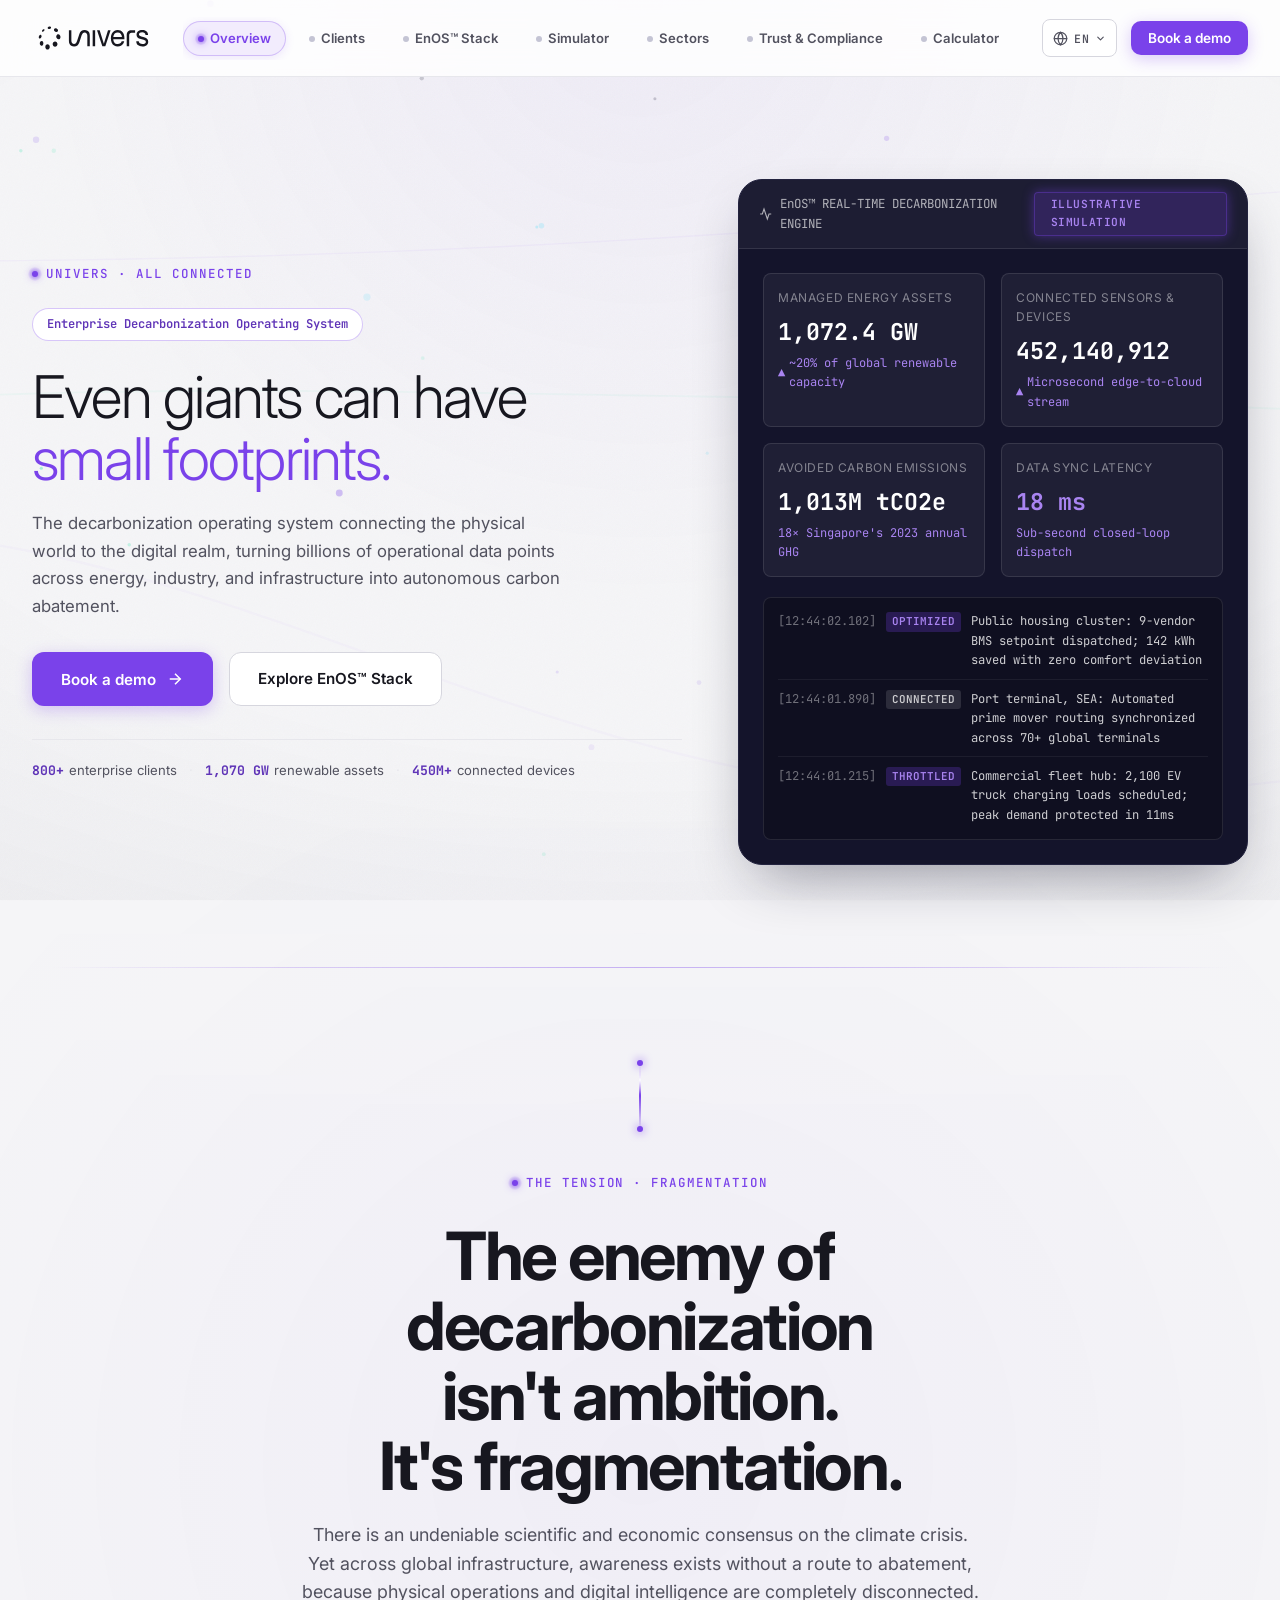
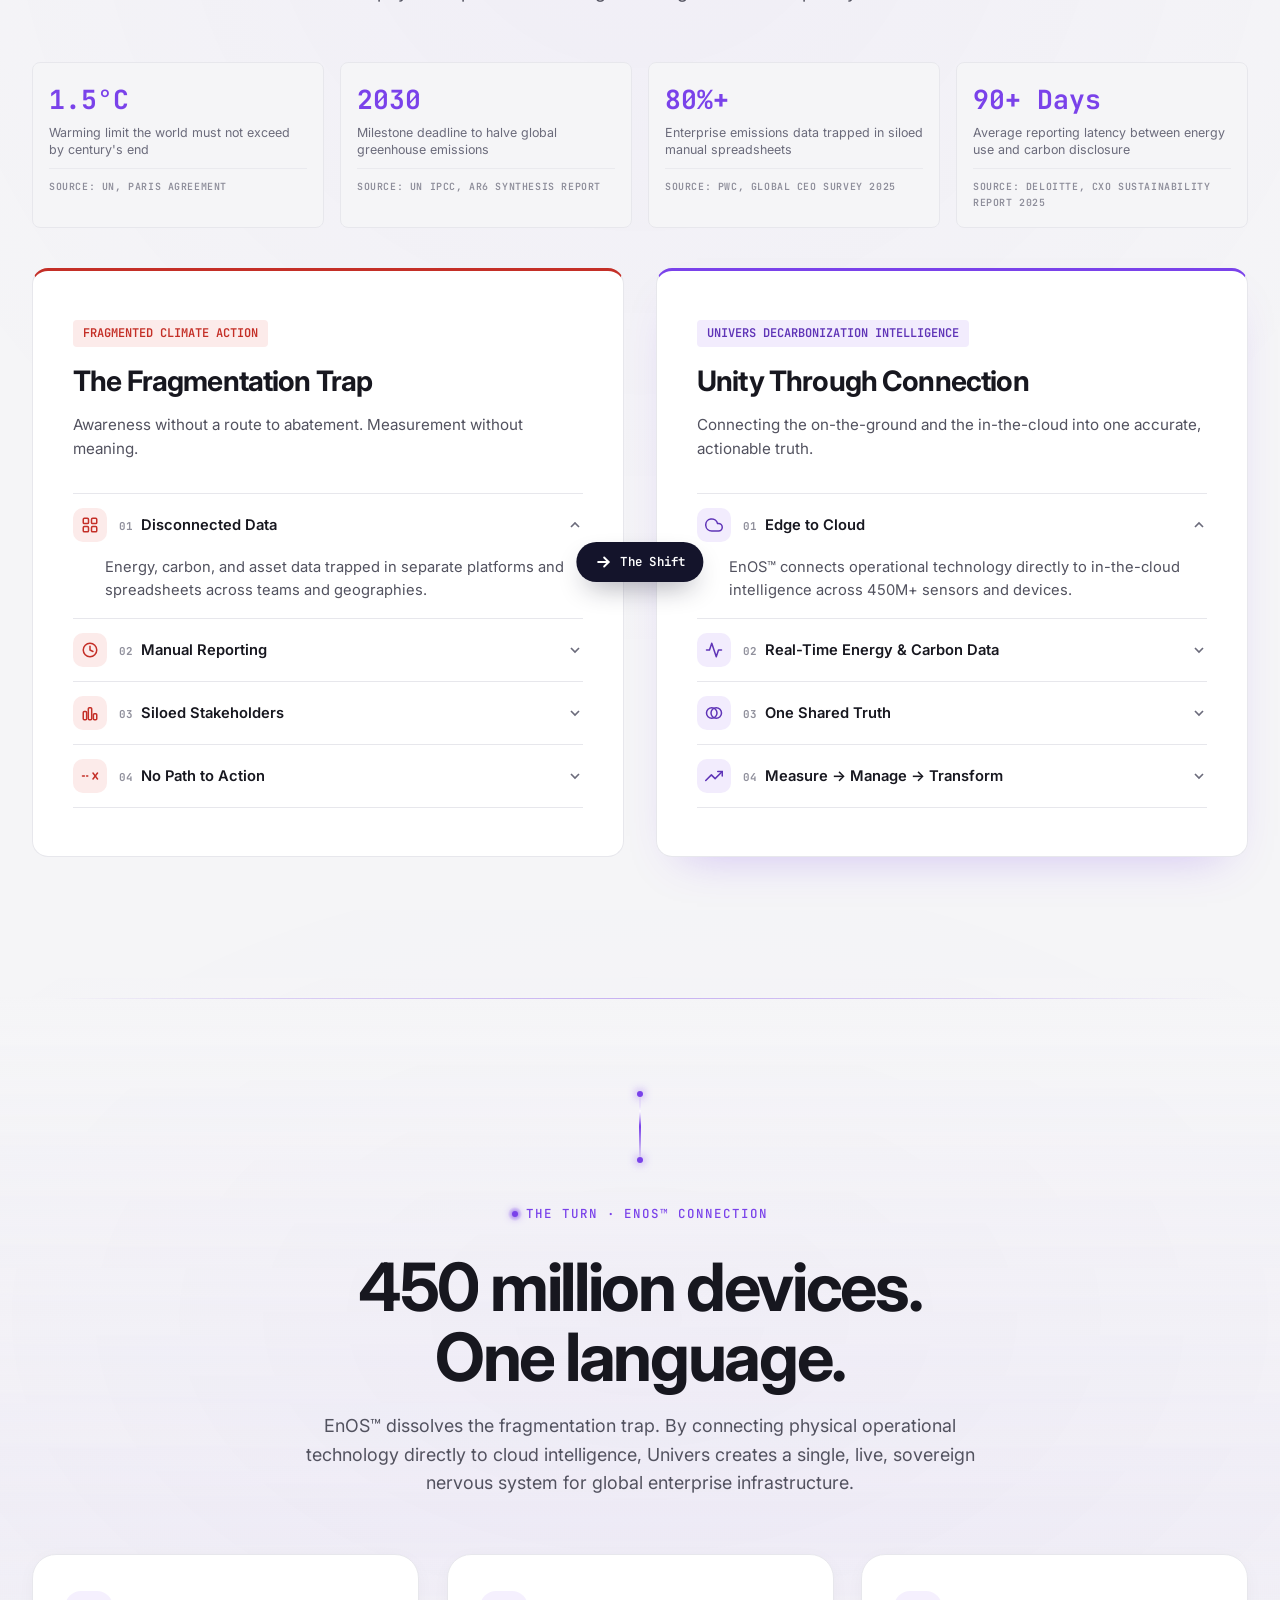
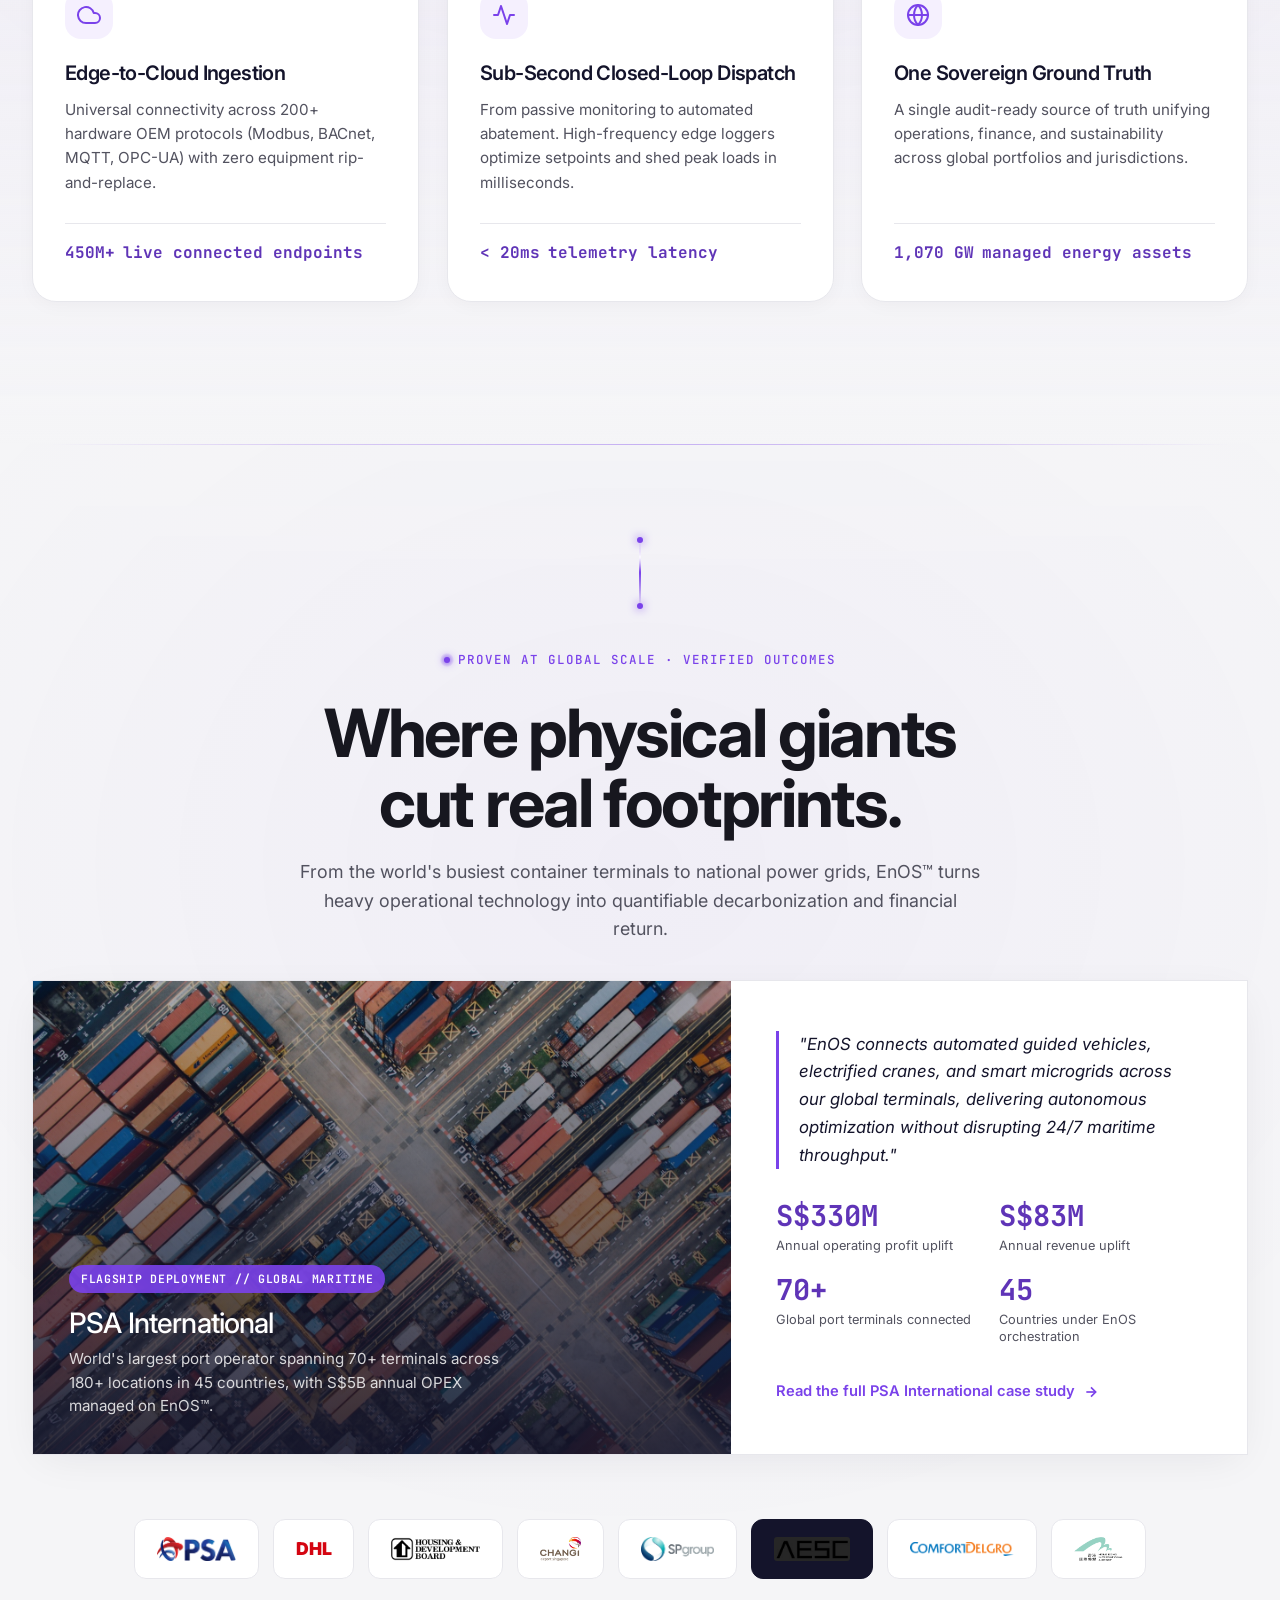
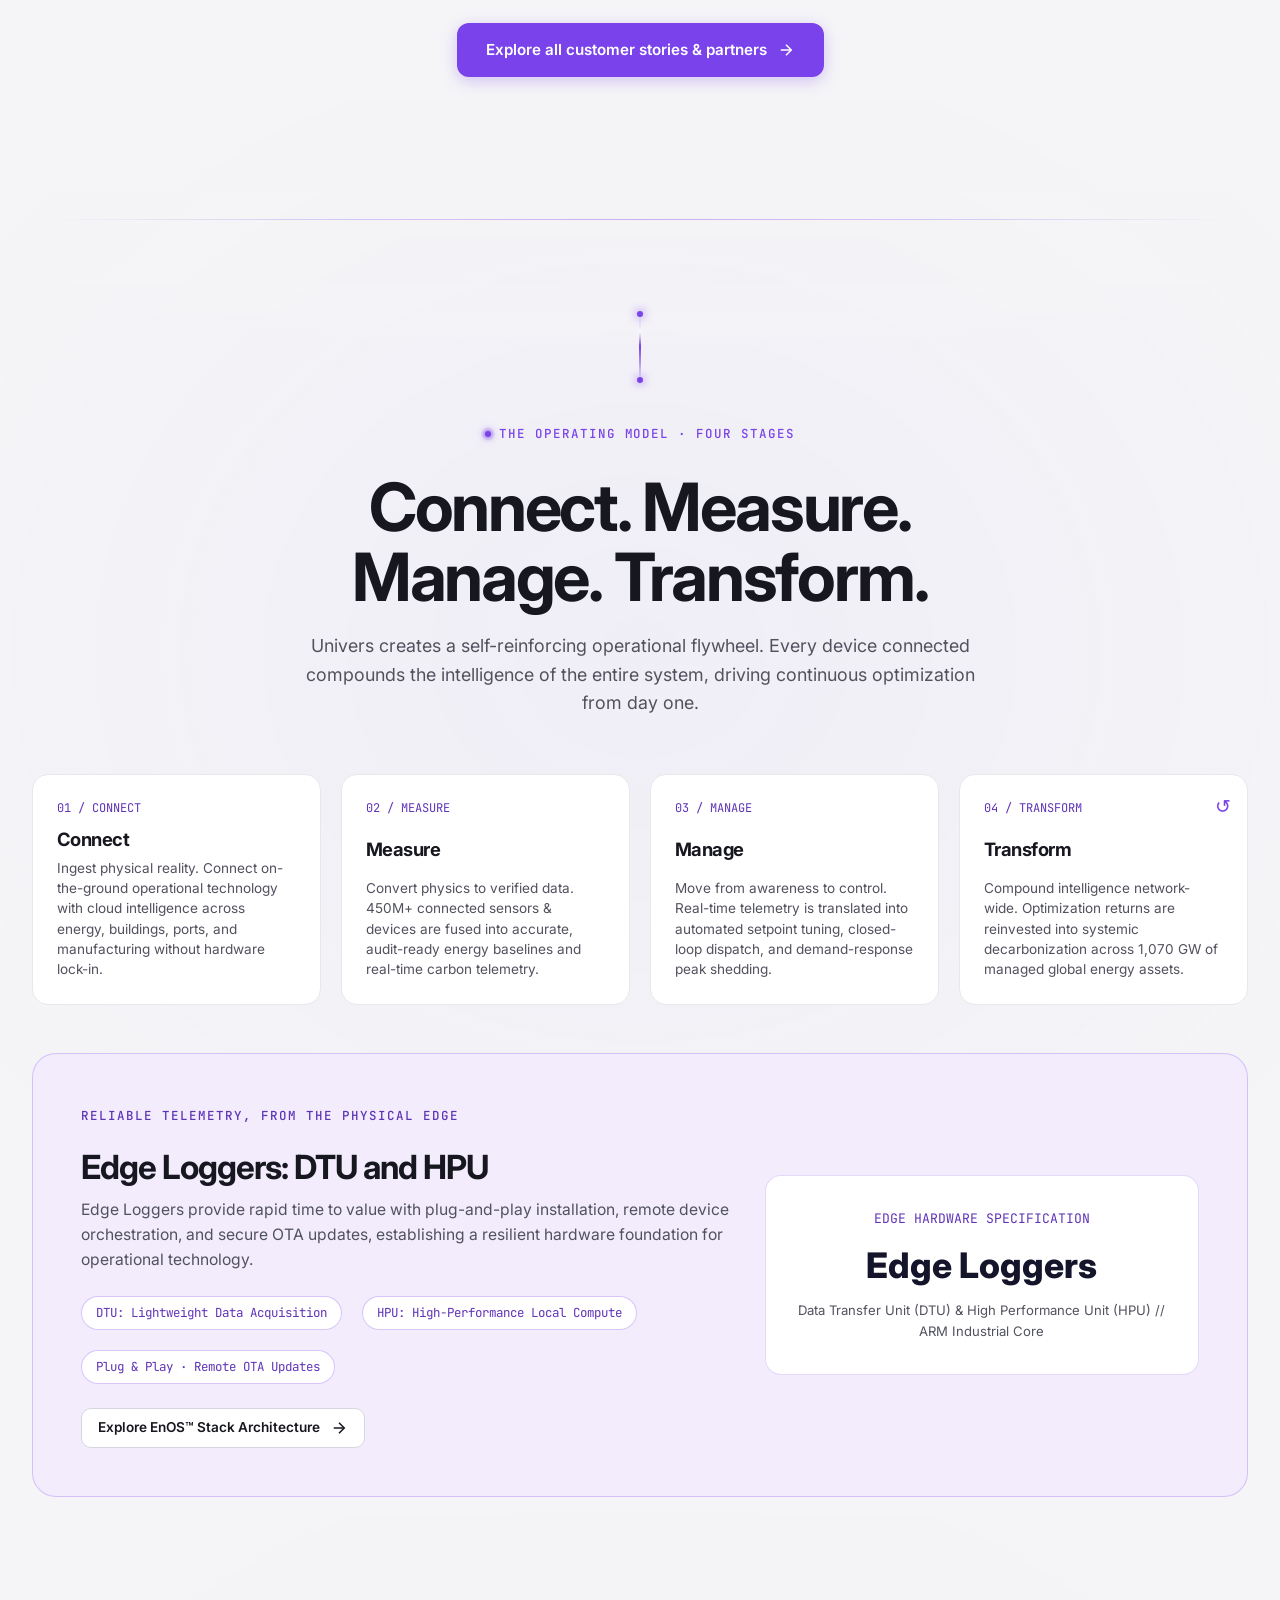
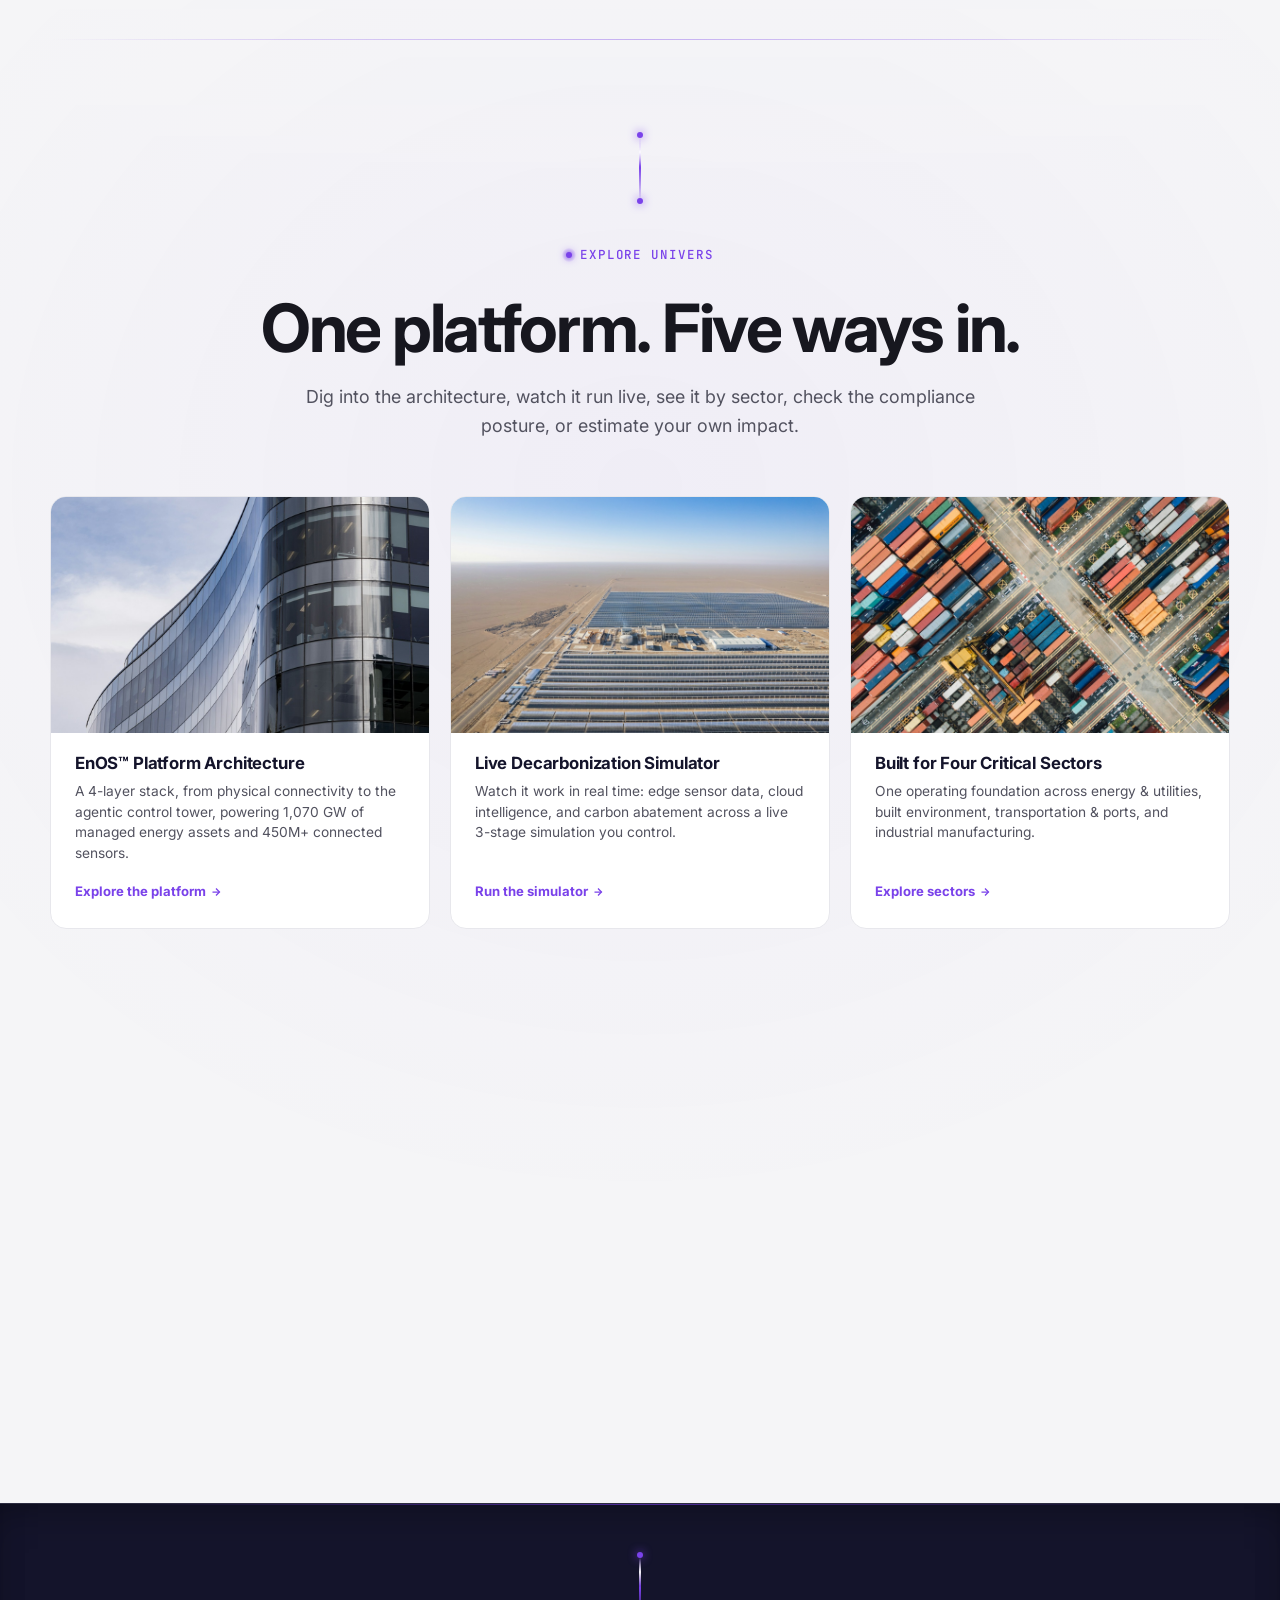
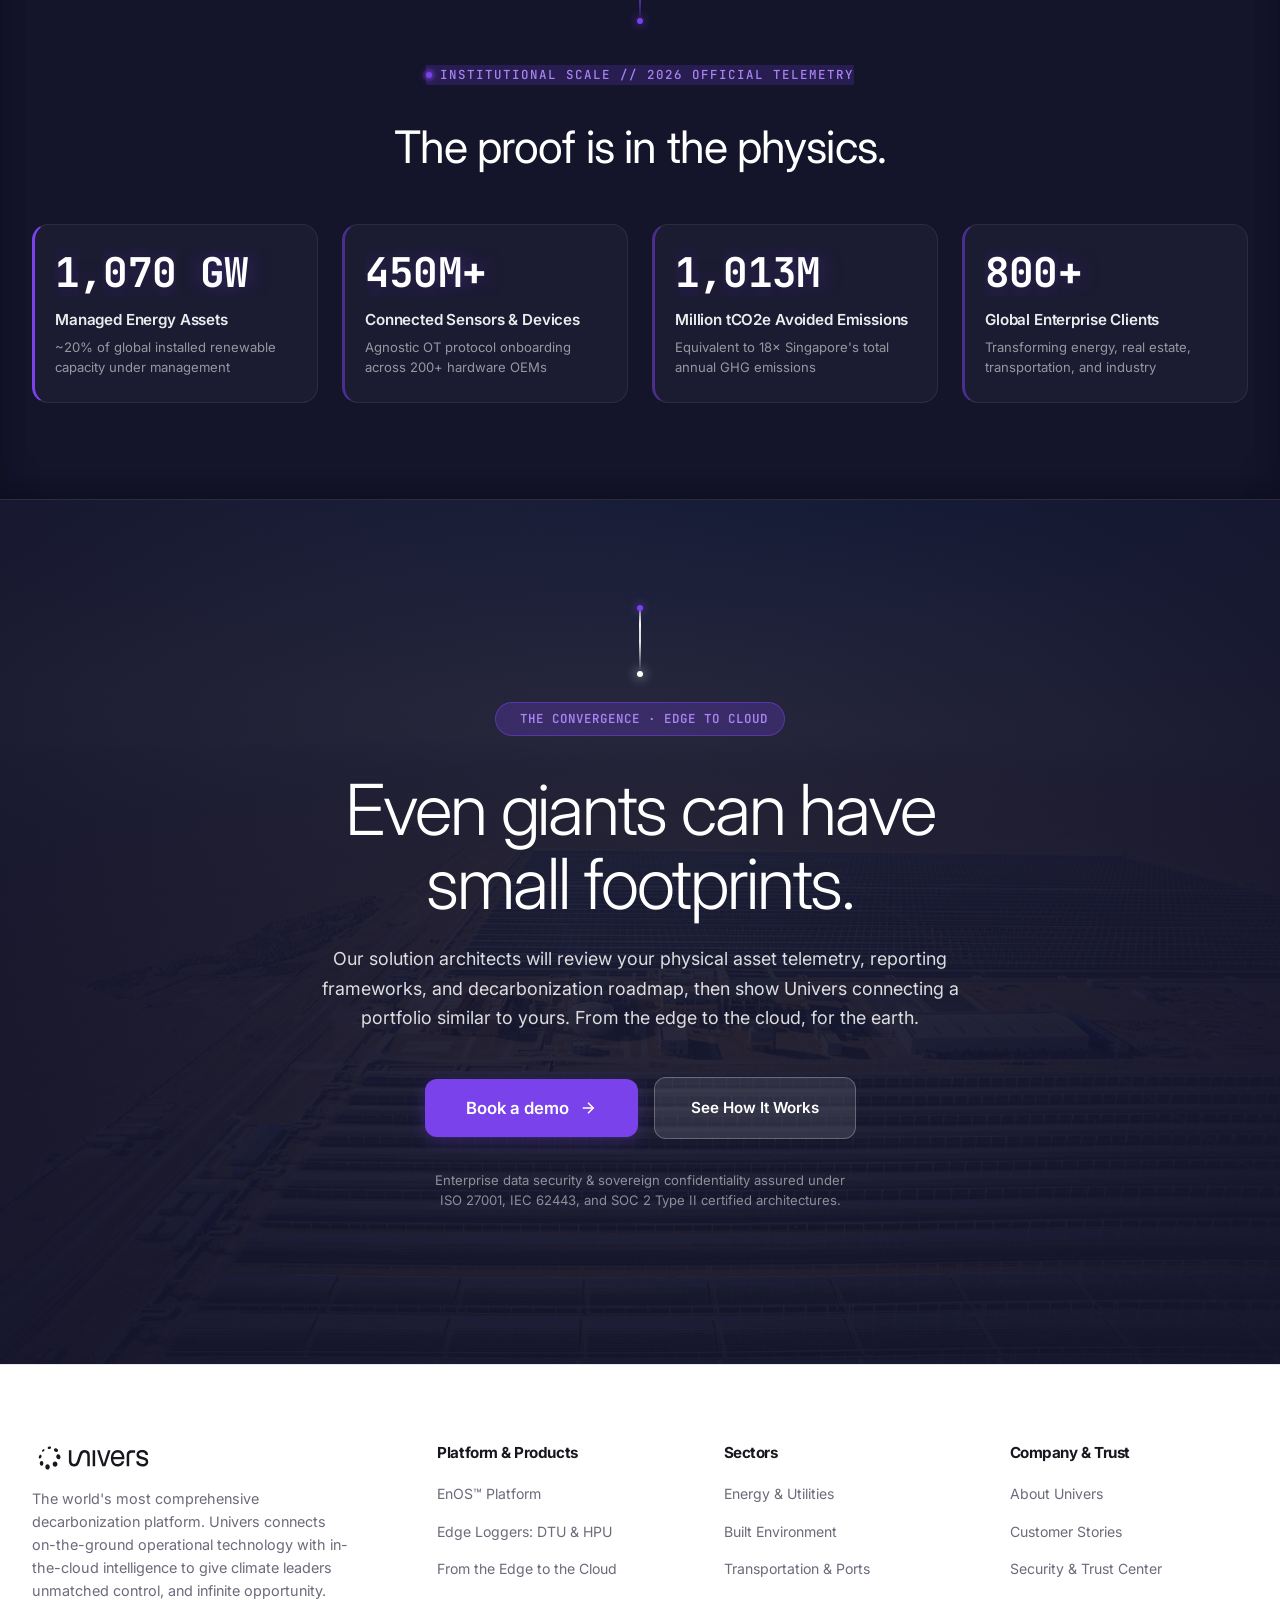
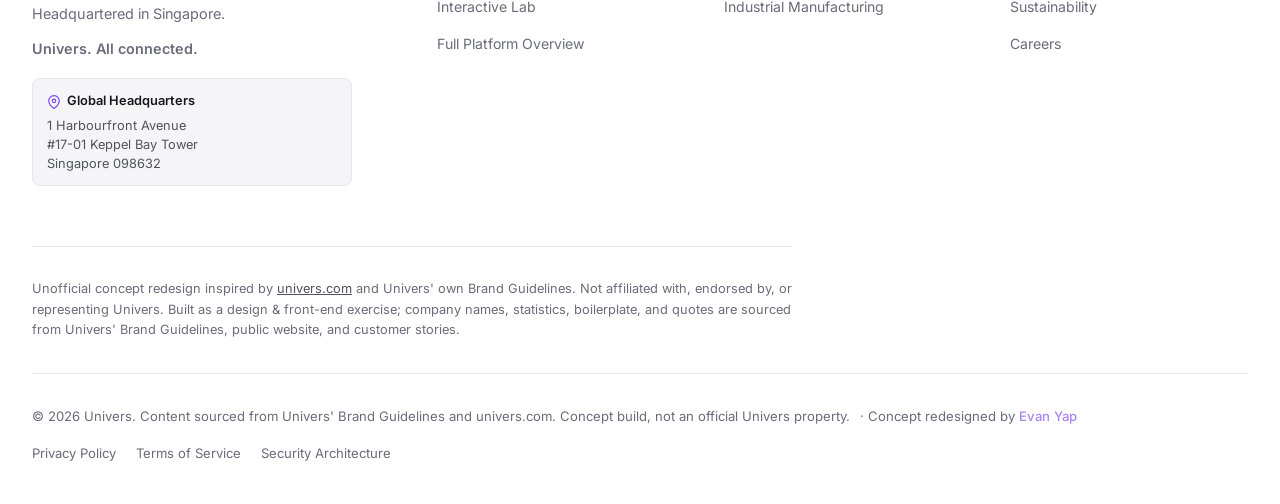
==== commit 43e40d66: "feat: extend multilingual support to simulator.html Adds the language selector to the Live Decarboni" ====
--- a/index.html
+++ b/index.html
@@ -21,7 +21,7 @@
   <link rel="preconnect" href="https://fonts.gstatic.com" crossorigin>
 
   <!-- Stylesheet -->
-  <link rel="stylesheet" href="index.css?v=flow-v7">
+  <link rel="stylesheet" href="index.css?v=flow-v8">
 </head>
 <body>
   <!-- Interactive Kinetic Background Canvas & Atmospheric Staging -->
@@ -1012,6 +1012,6 @@
   </div>
 
   <!-- Scripts -->
-  <script src="app.js?v=flow-v7"></script>
+  <script src="app.js?v=flow-v8"></script>
 </body>
 </html>
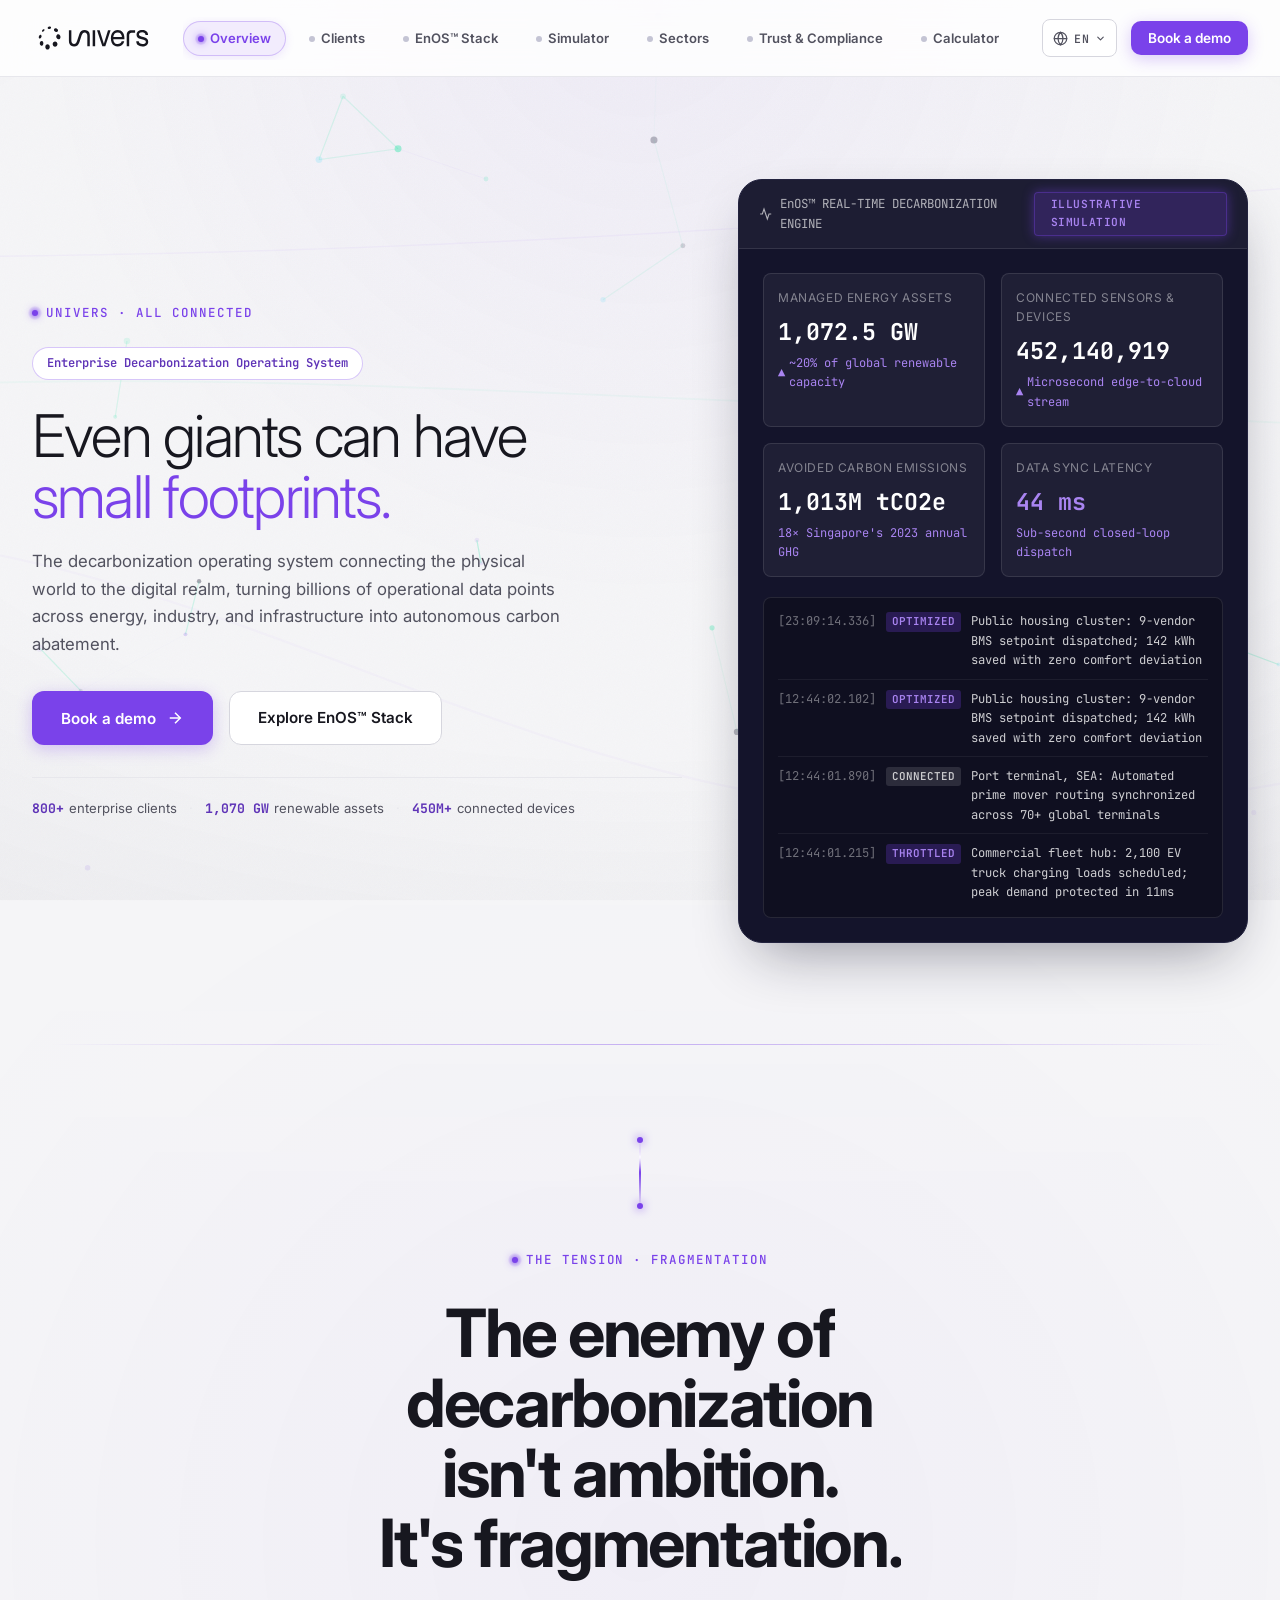
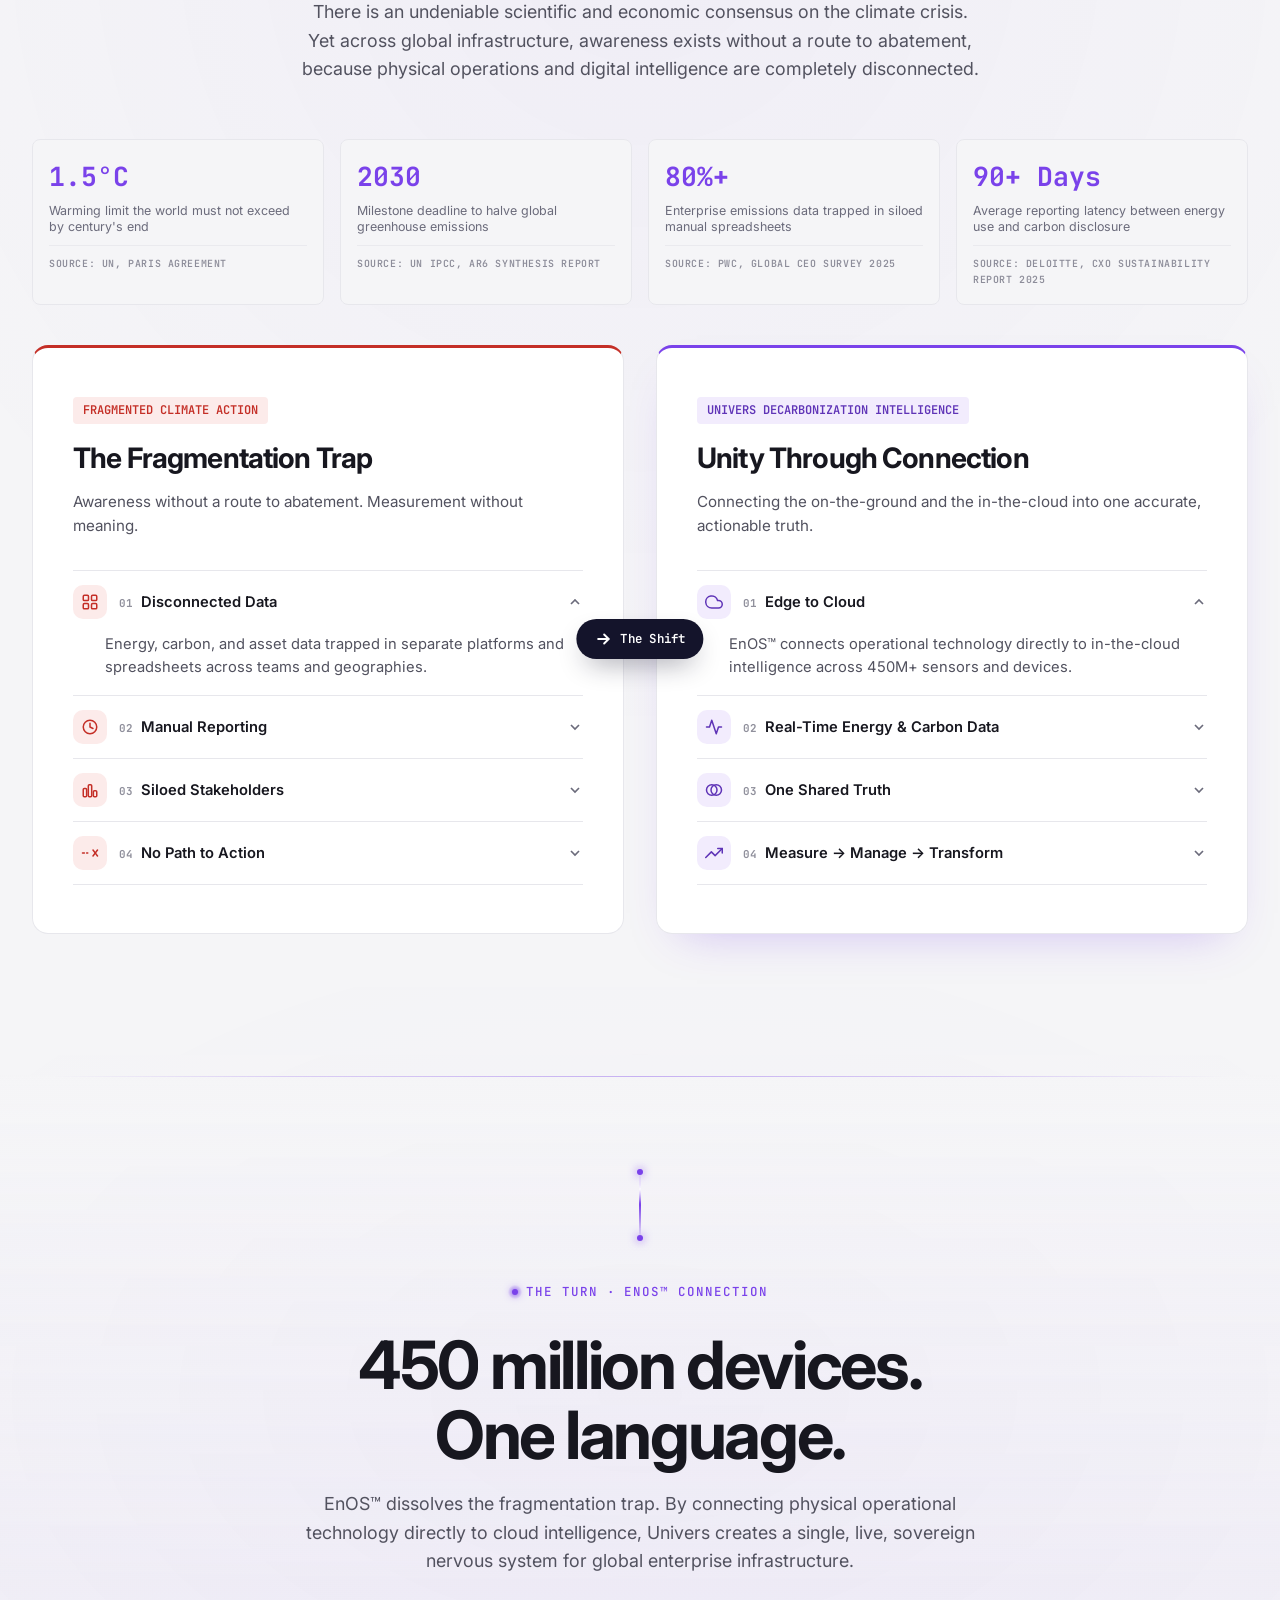
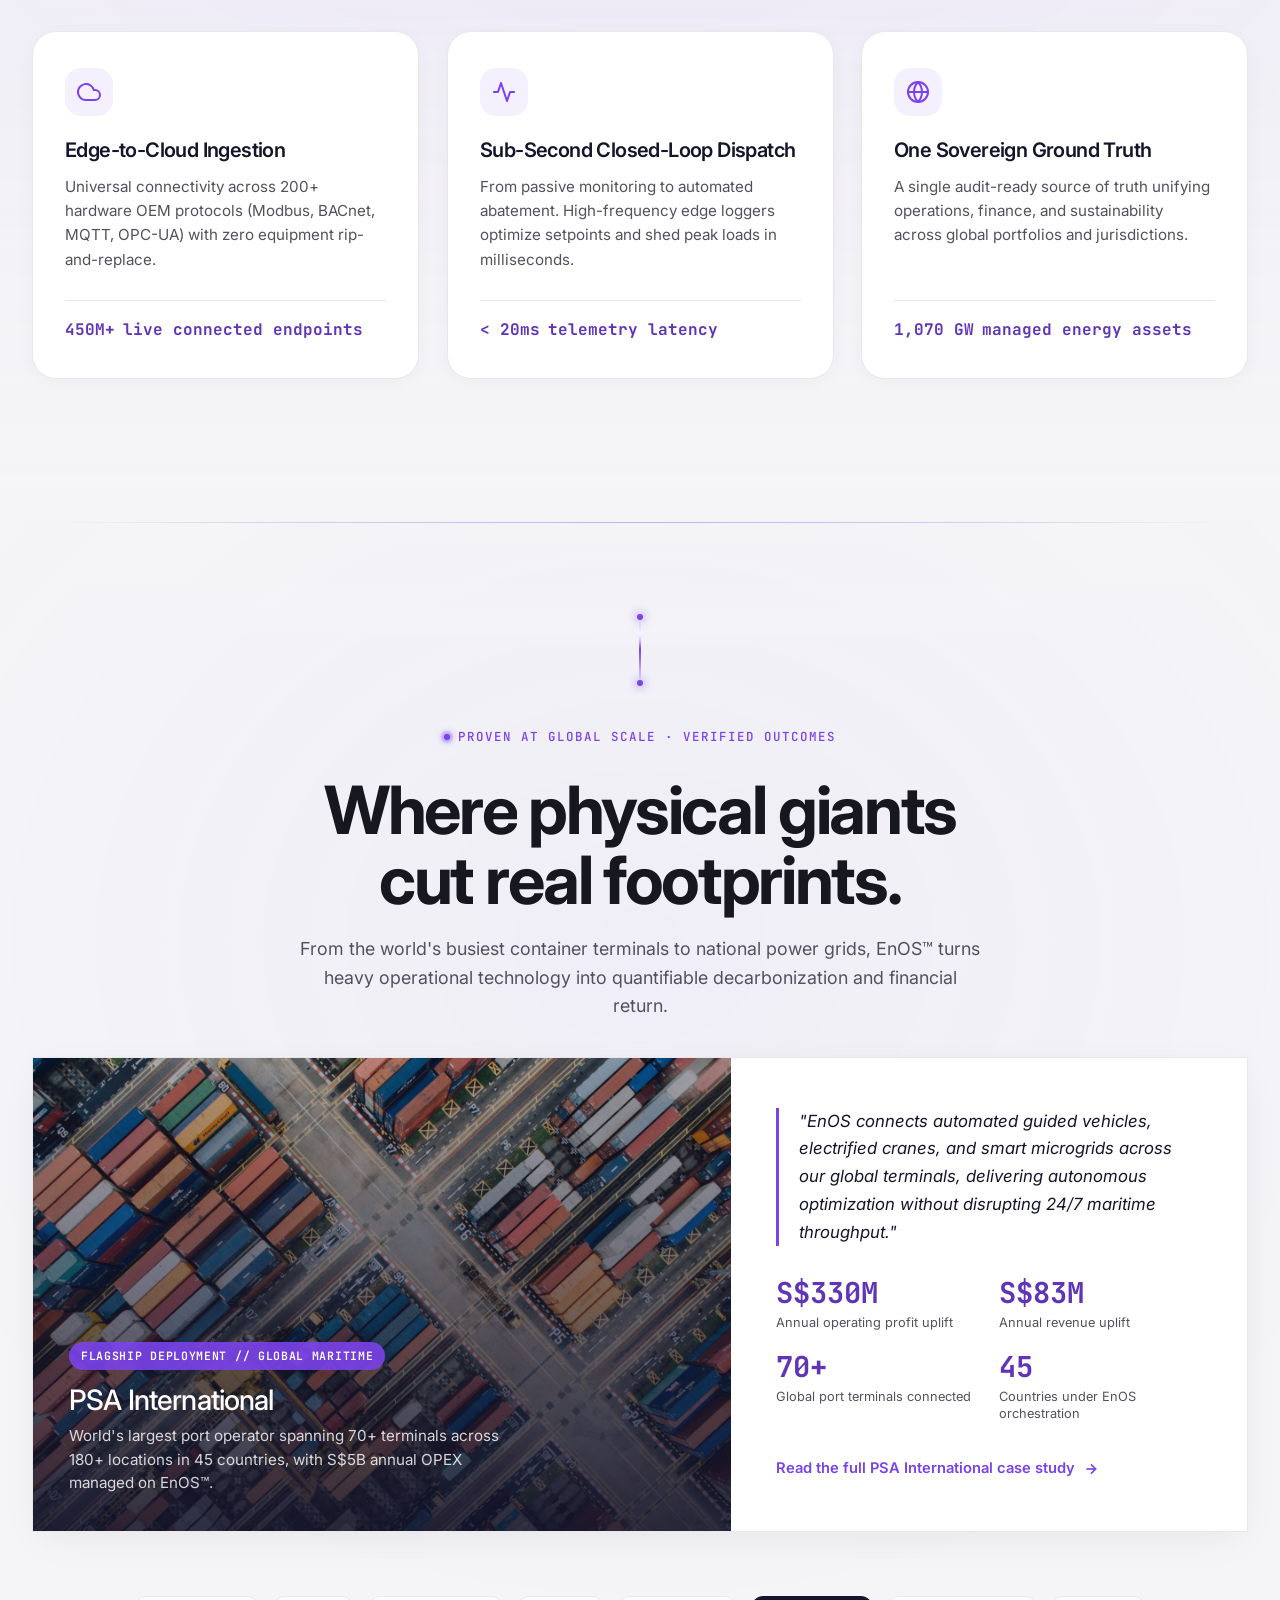
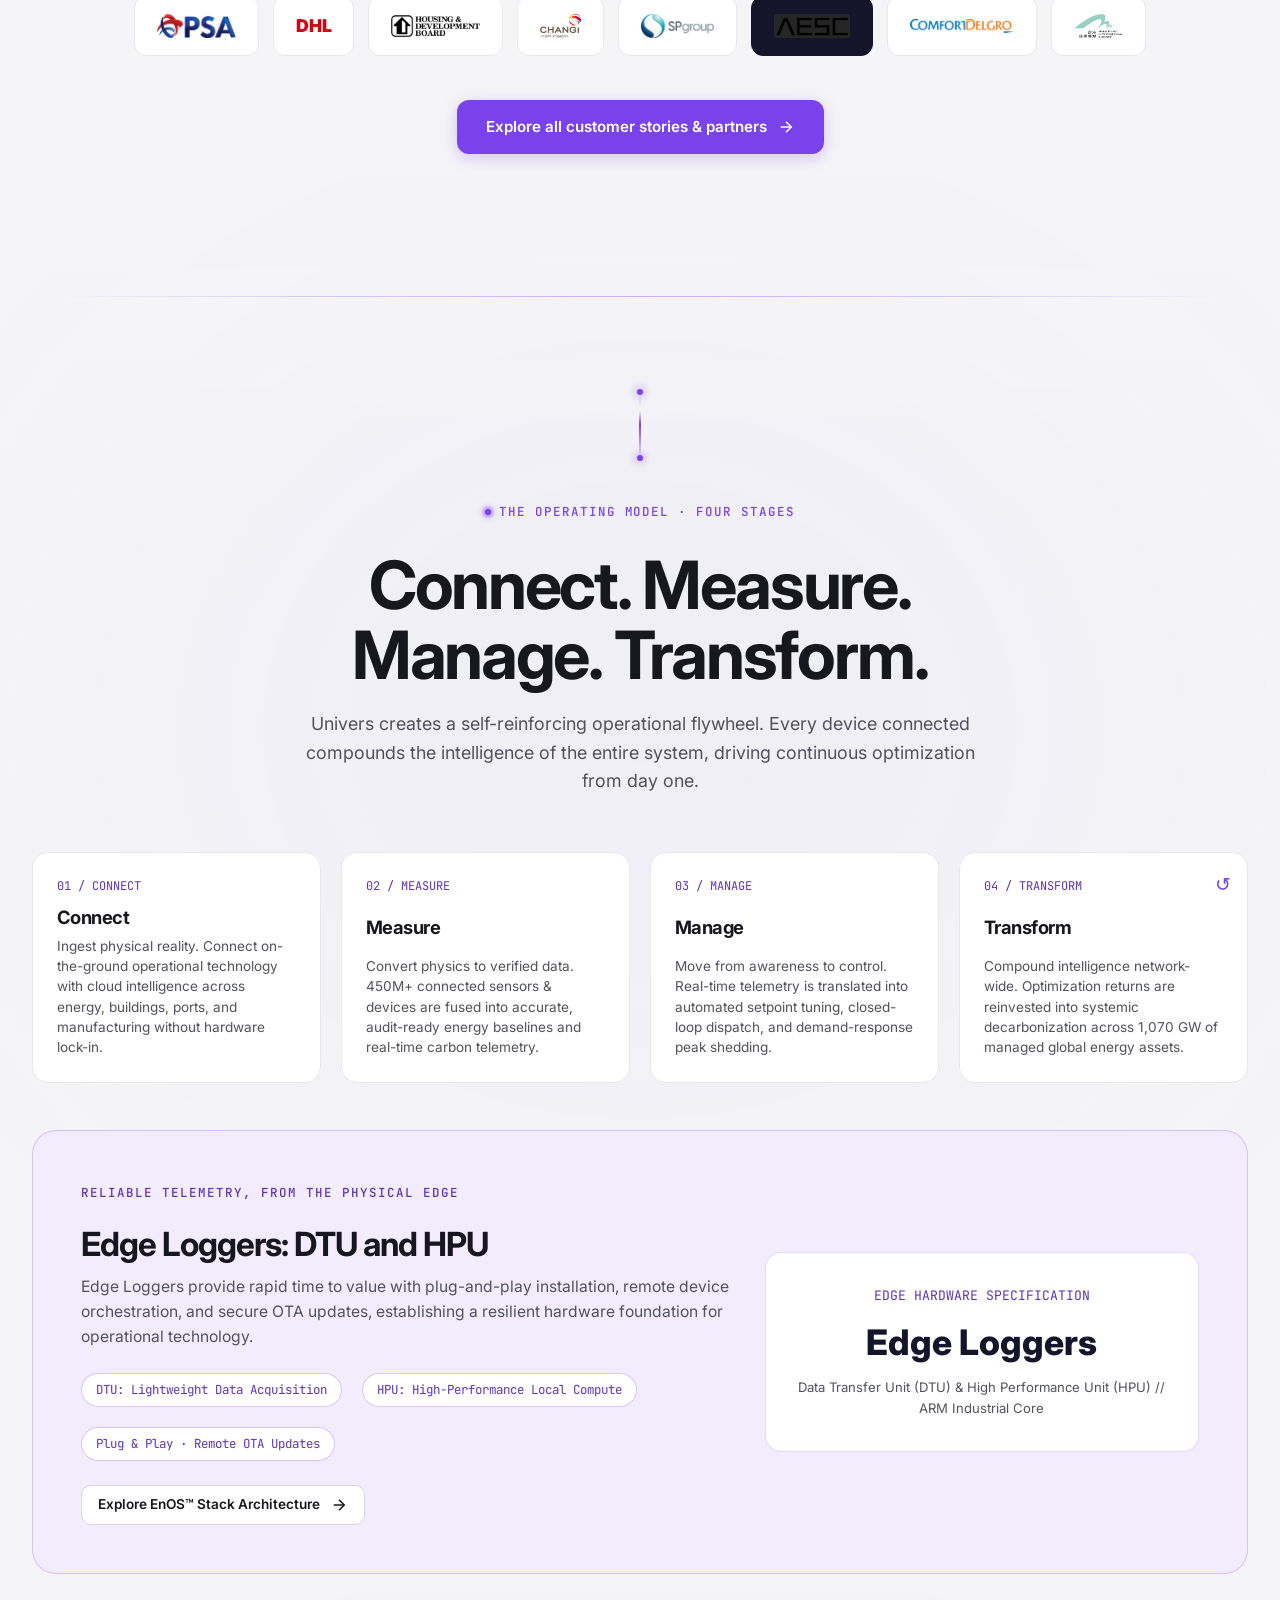
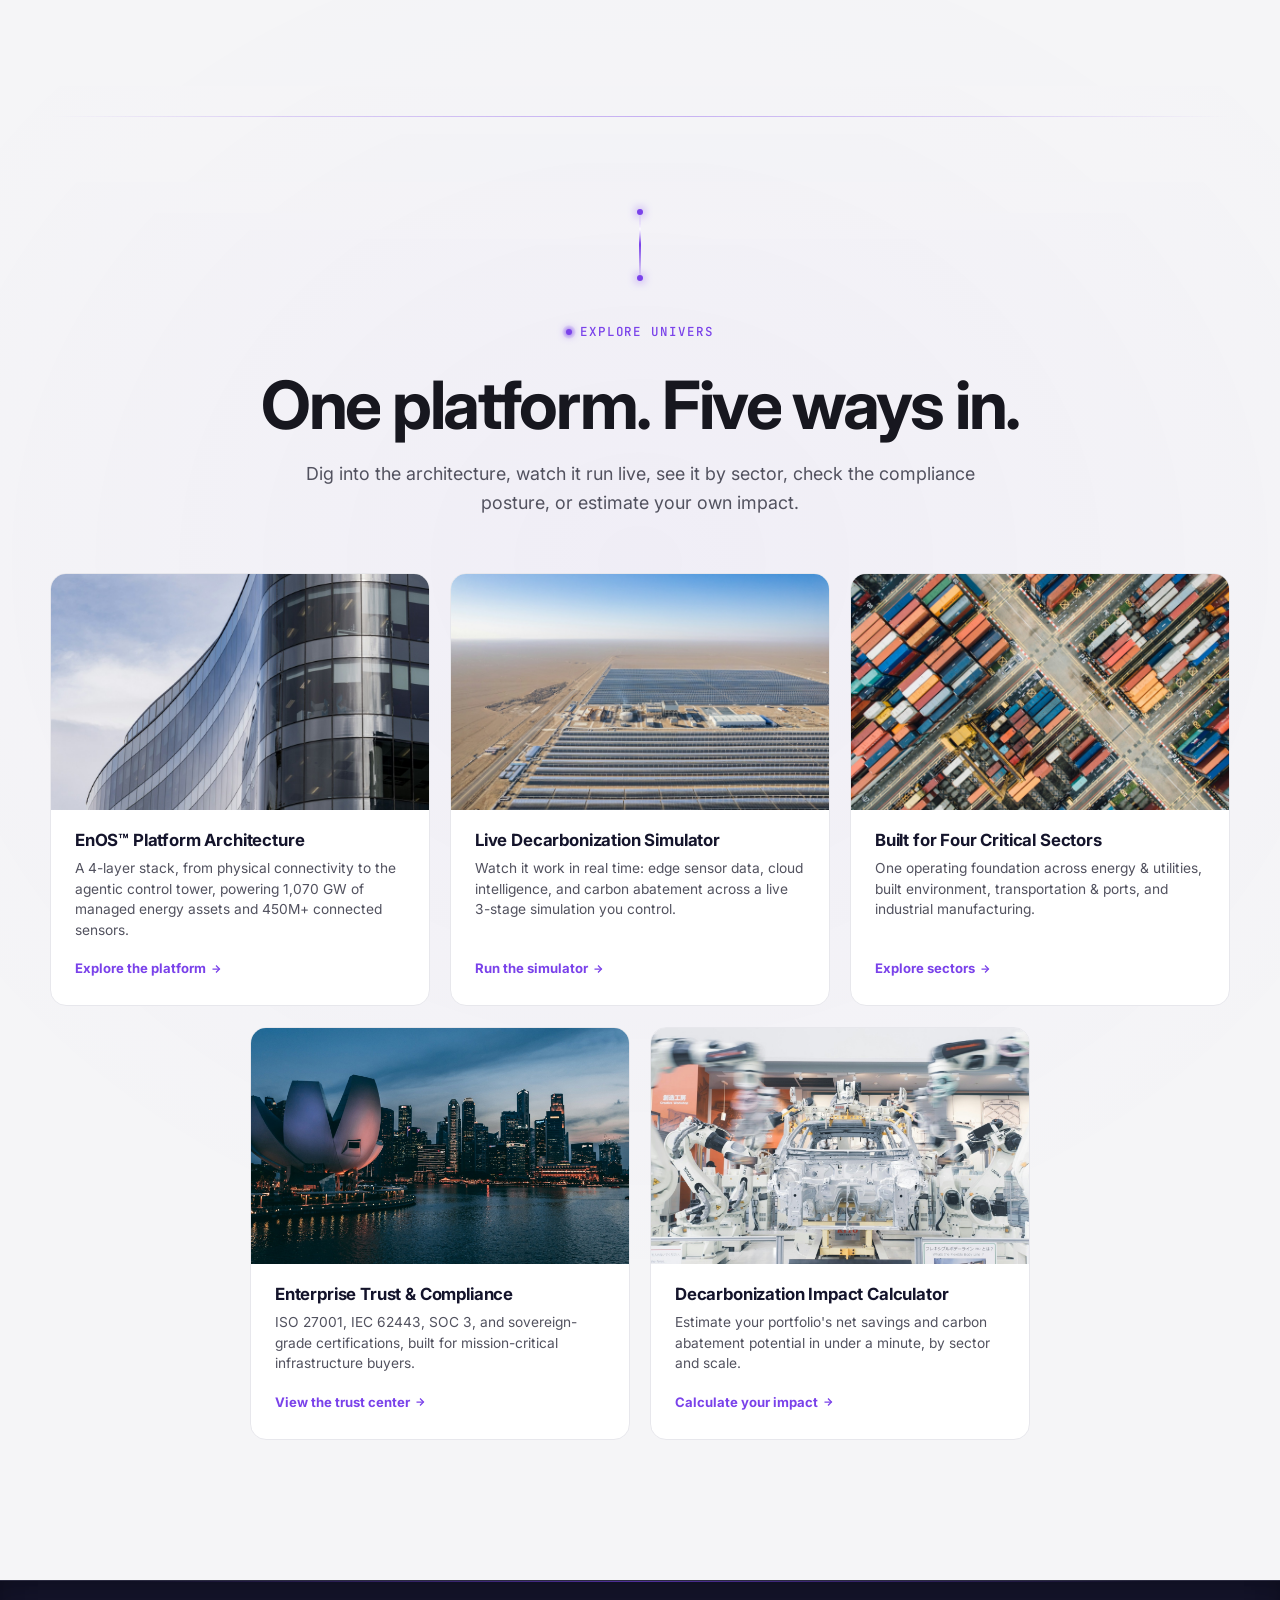
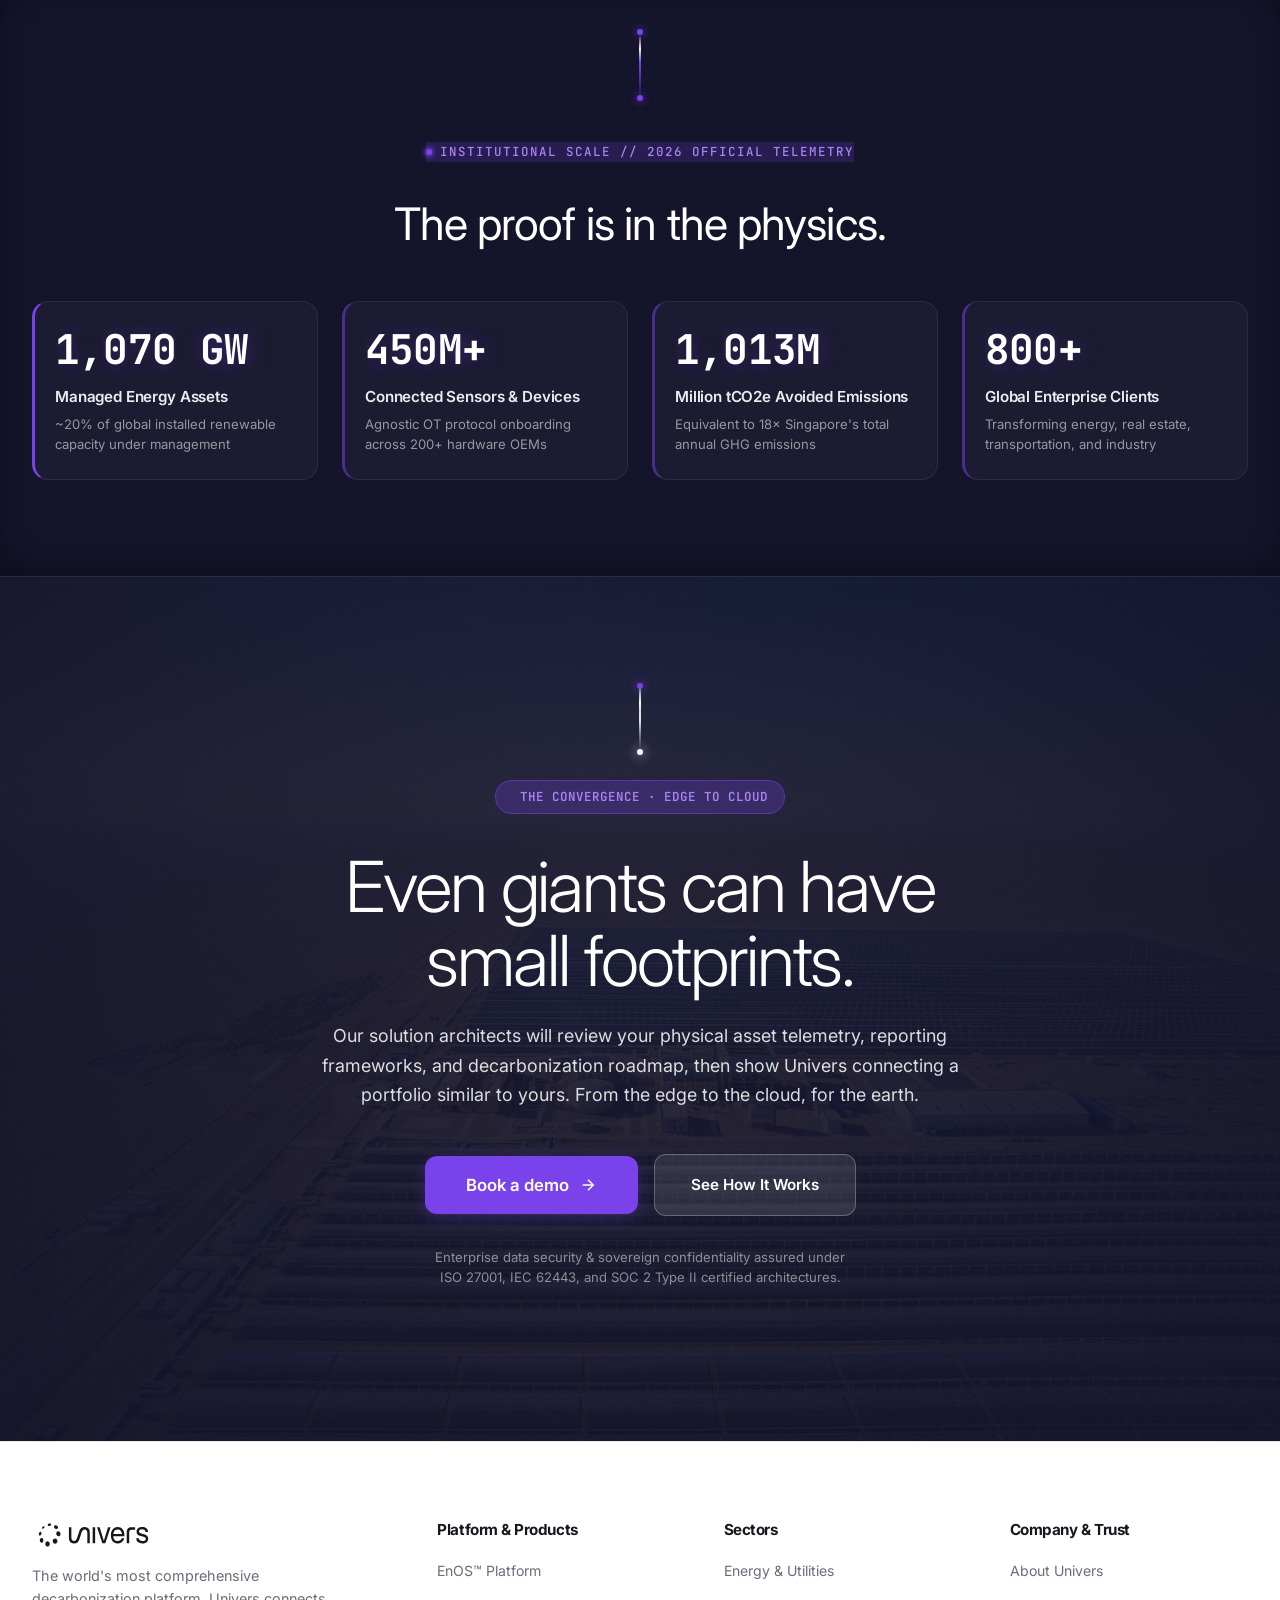
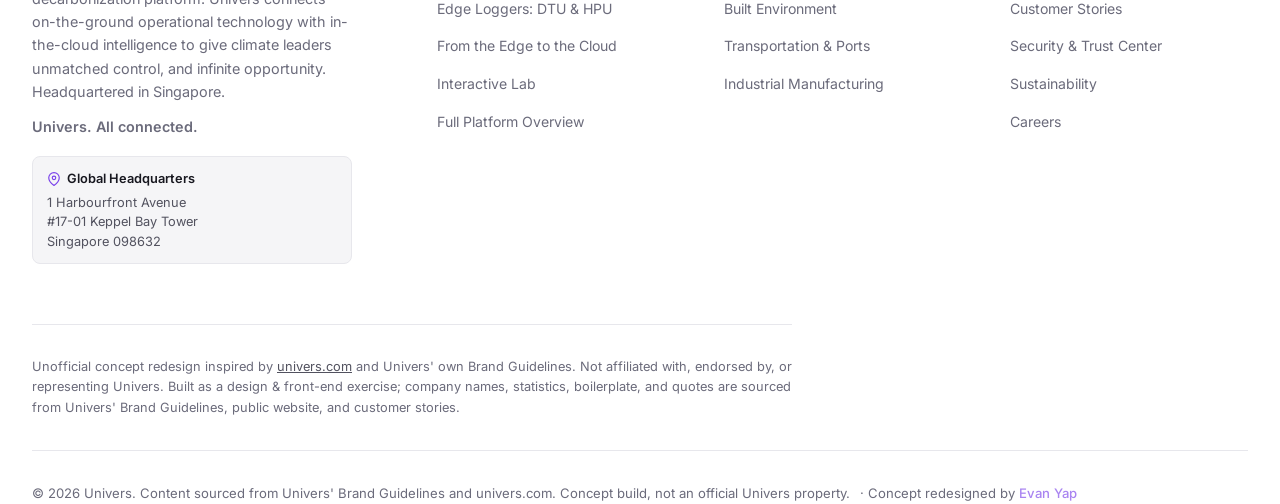
==== commit cf825163: "feat: extend multilingual support to sectors.html Adds the language selector to the Sectors page nav" ====
--- a/index.html
+++ b/index.html
@@ -21,7 +21,7 @@
   <link rel="preconnect" href="https://fonts.gstatic.com" crossorigin>
 
   <!-- Stylesheet -->
-  <link rel="stylesheet" href="index.css?v=flow-v8">
+  <link rel="stylesheet" href="index.css?v=flow-v9">
 </head>
 <body>
   <!-- Interactive Kinetic Background Canvas & Atmospheric Staging -->
@@ -1012,6 +1012,6 @@
   </div>
 
   <!-- Scripts -->
-  <script src="app.js?v=flow-v8"></script>
+  <script src="app.js?v=flow-v9"></script>
 </body>
 </html>
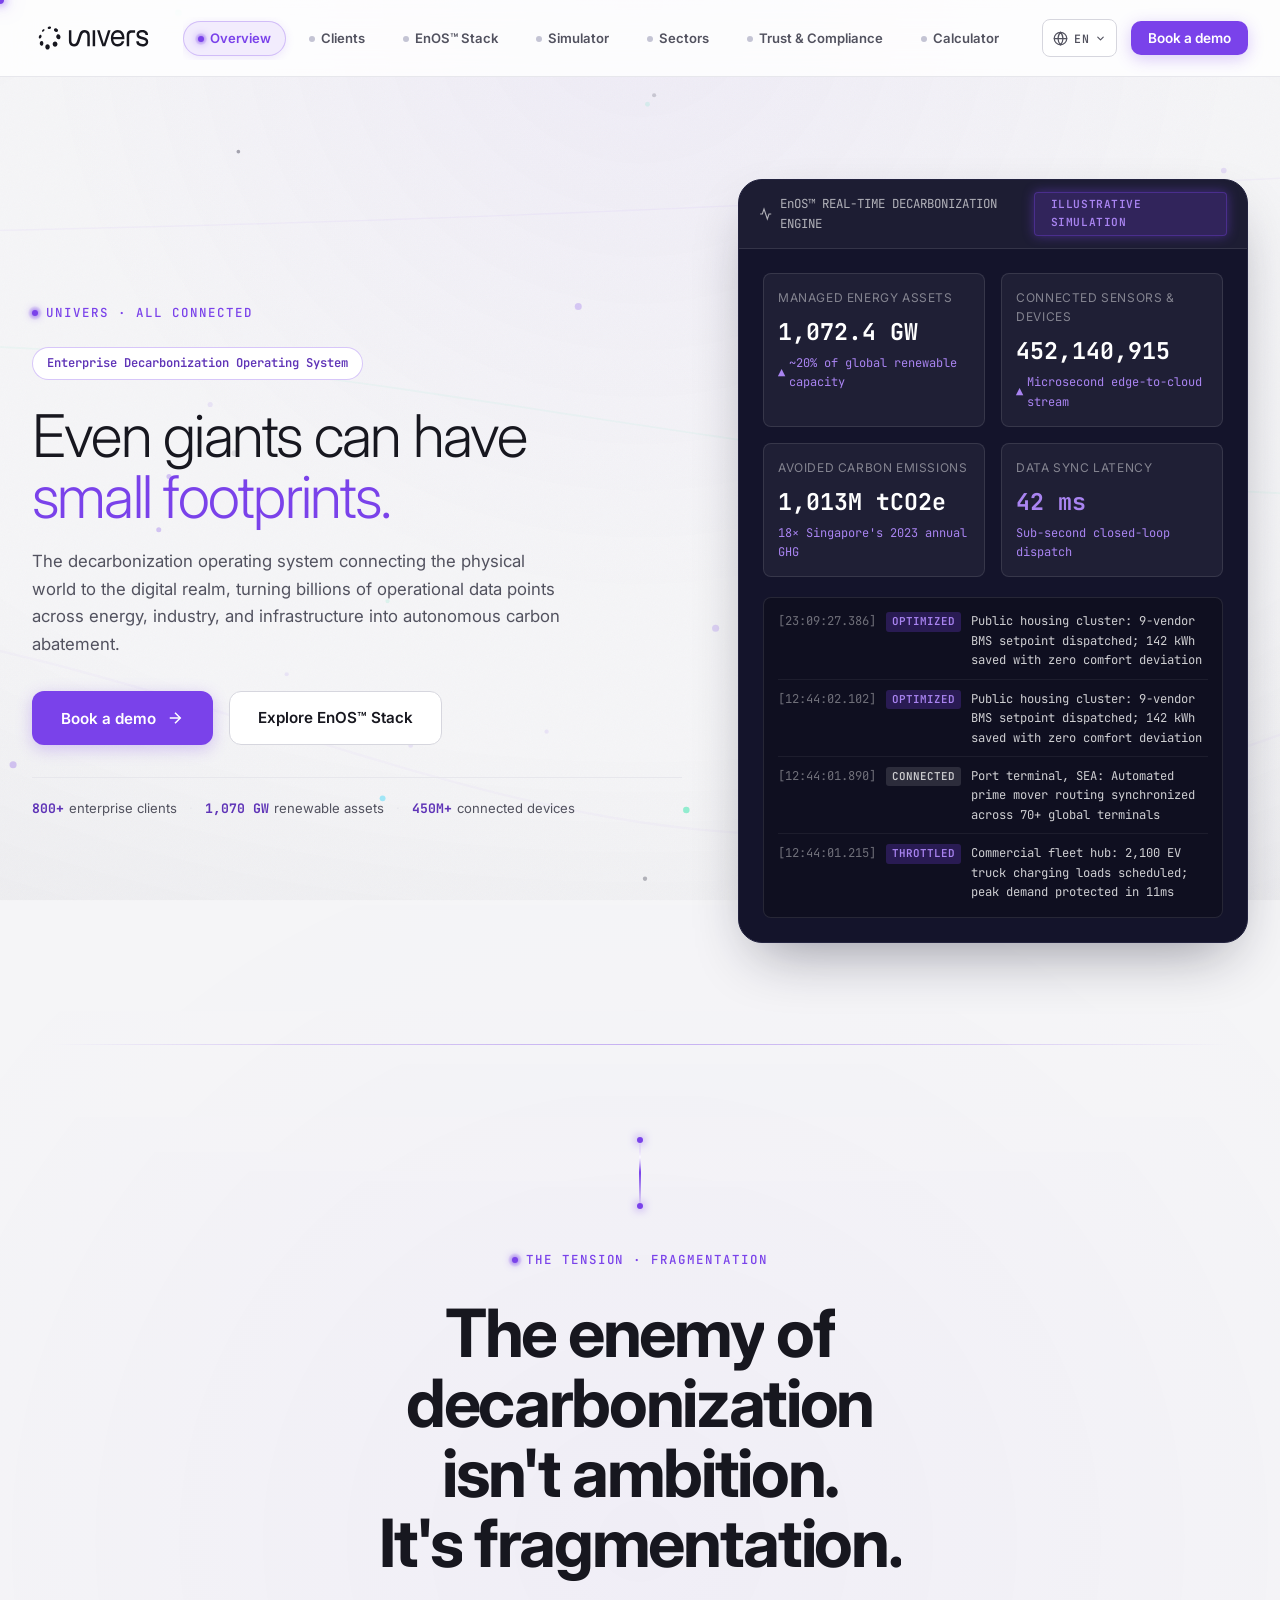
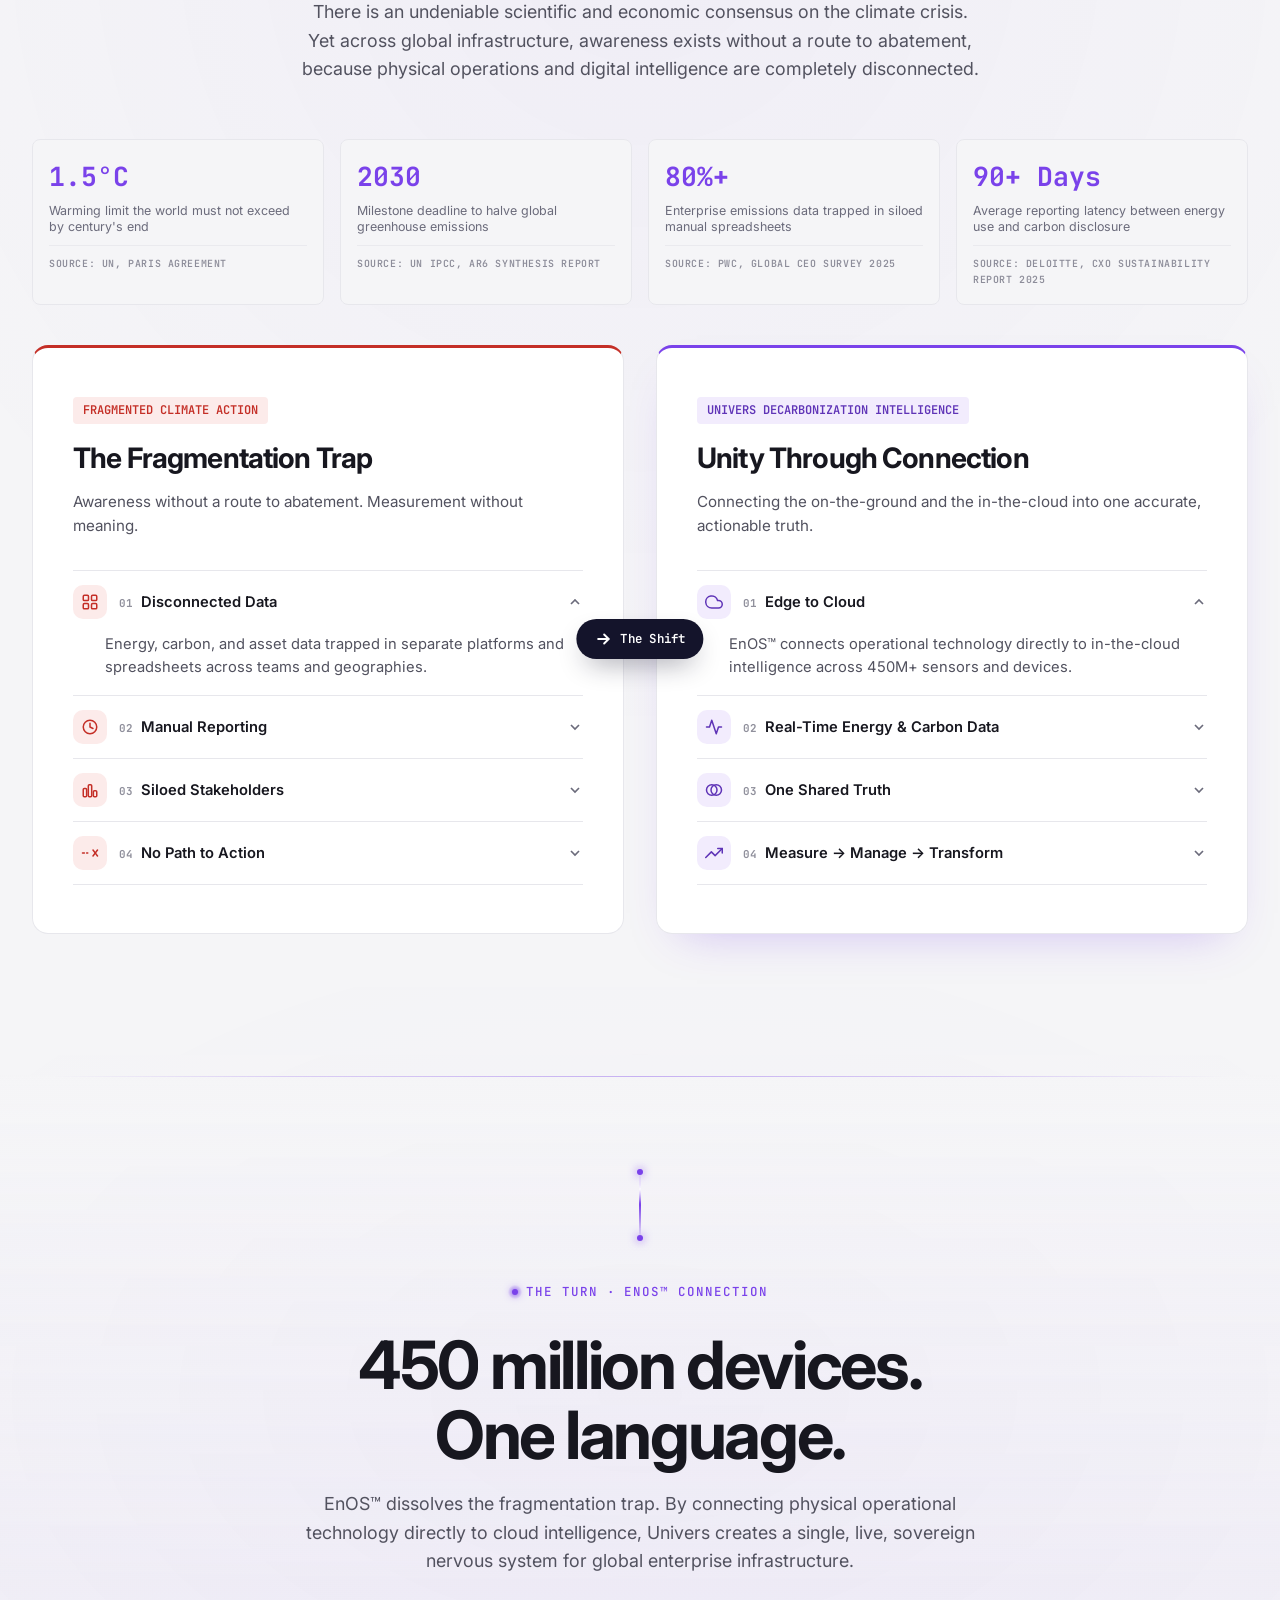
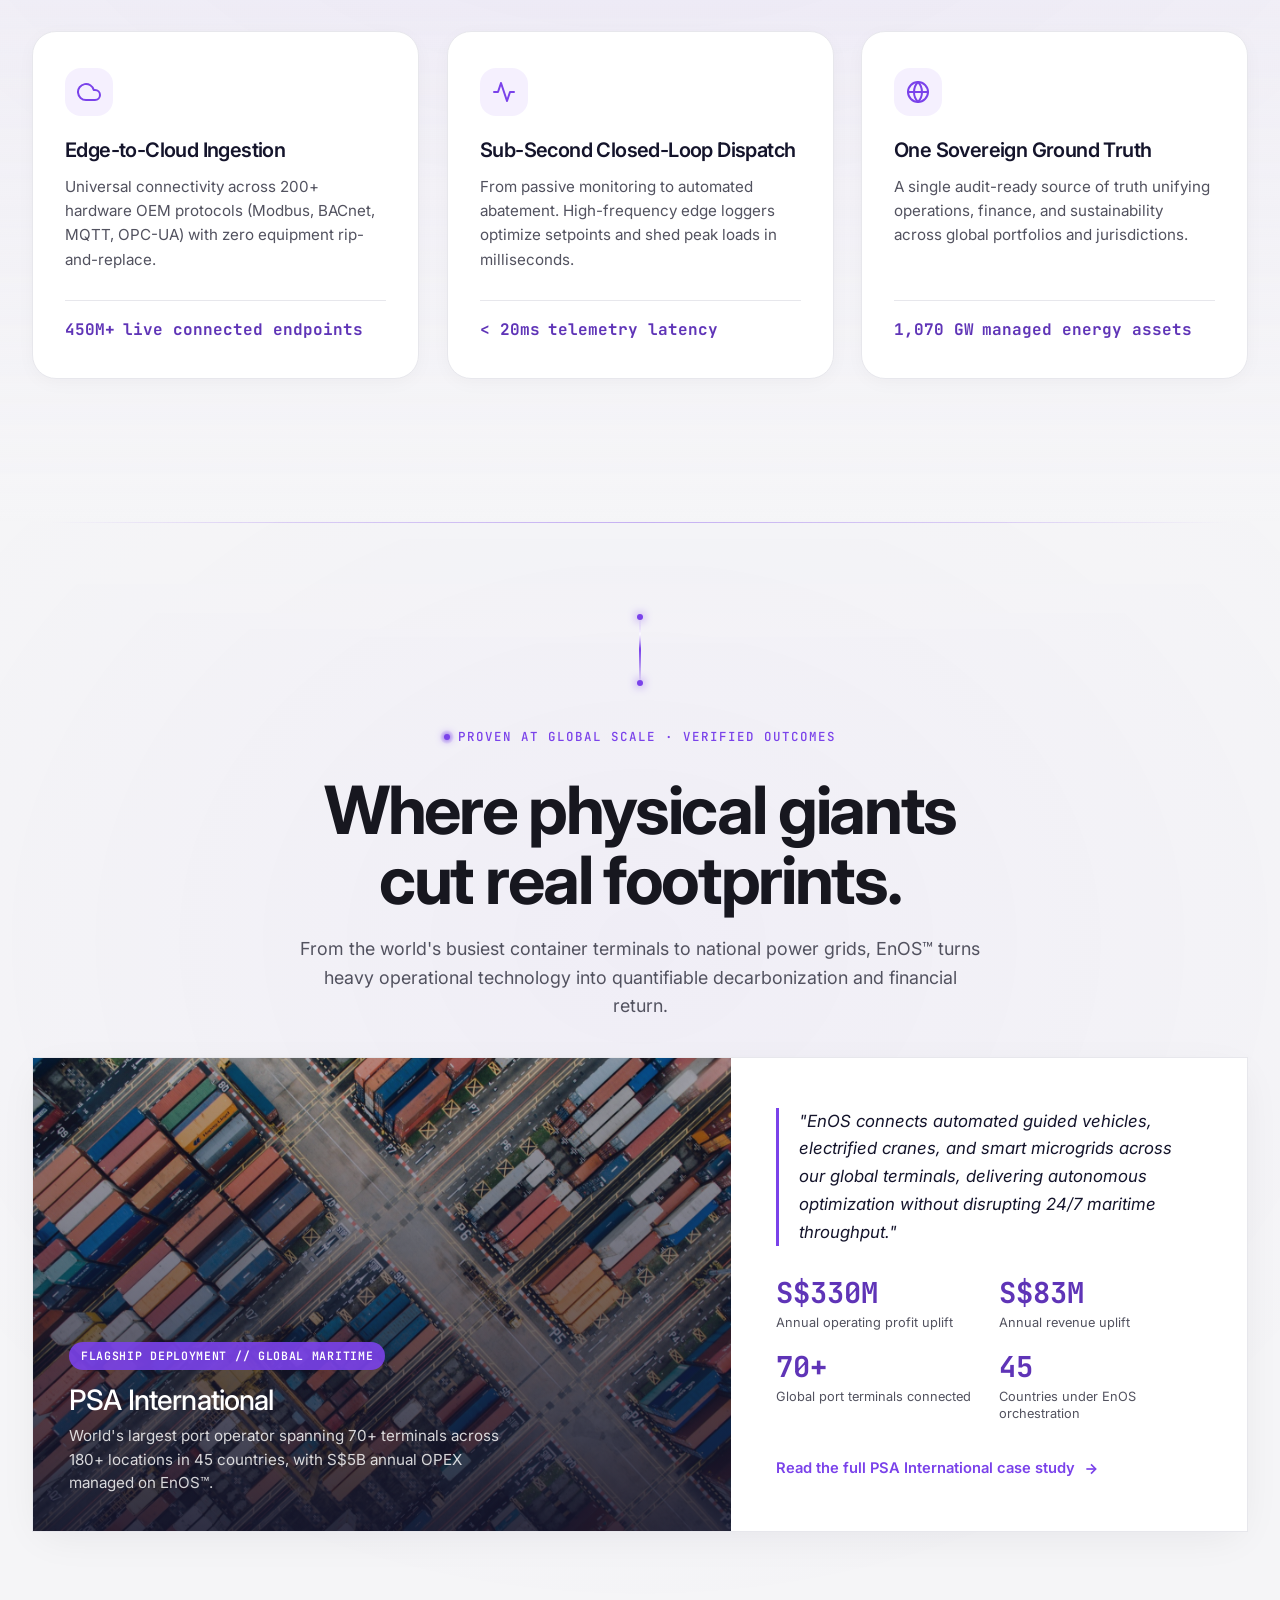
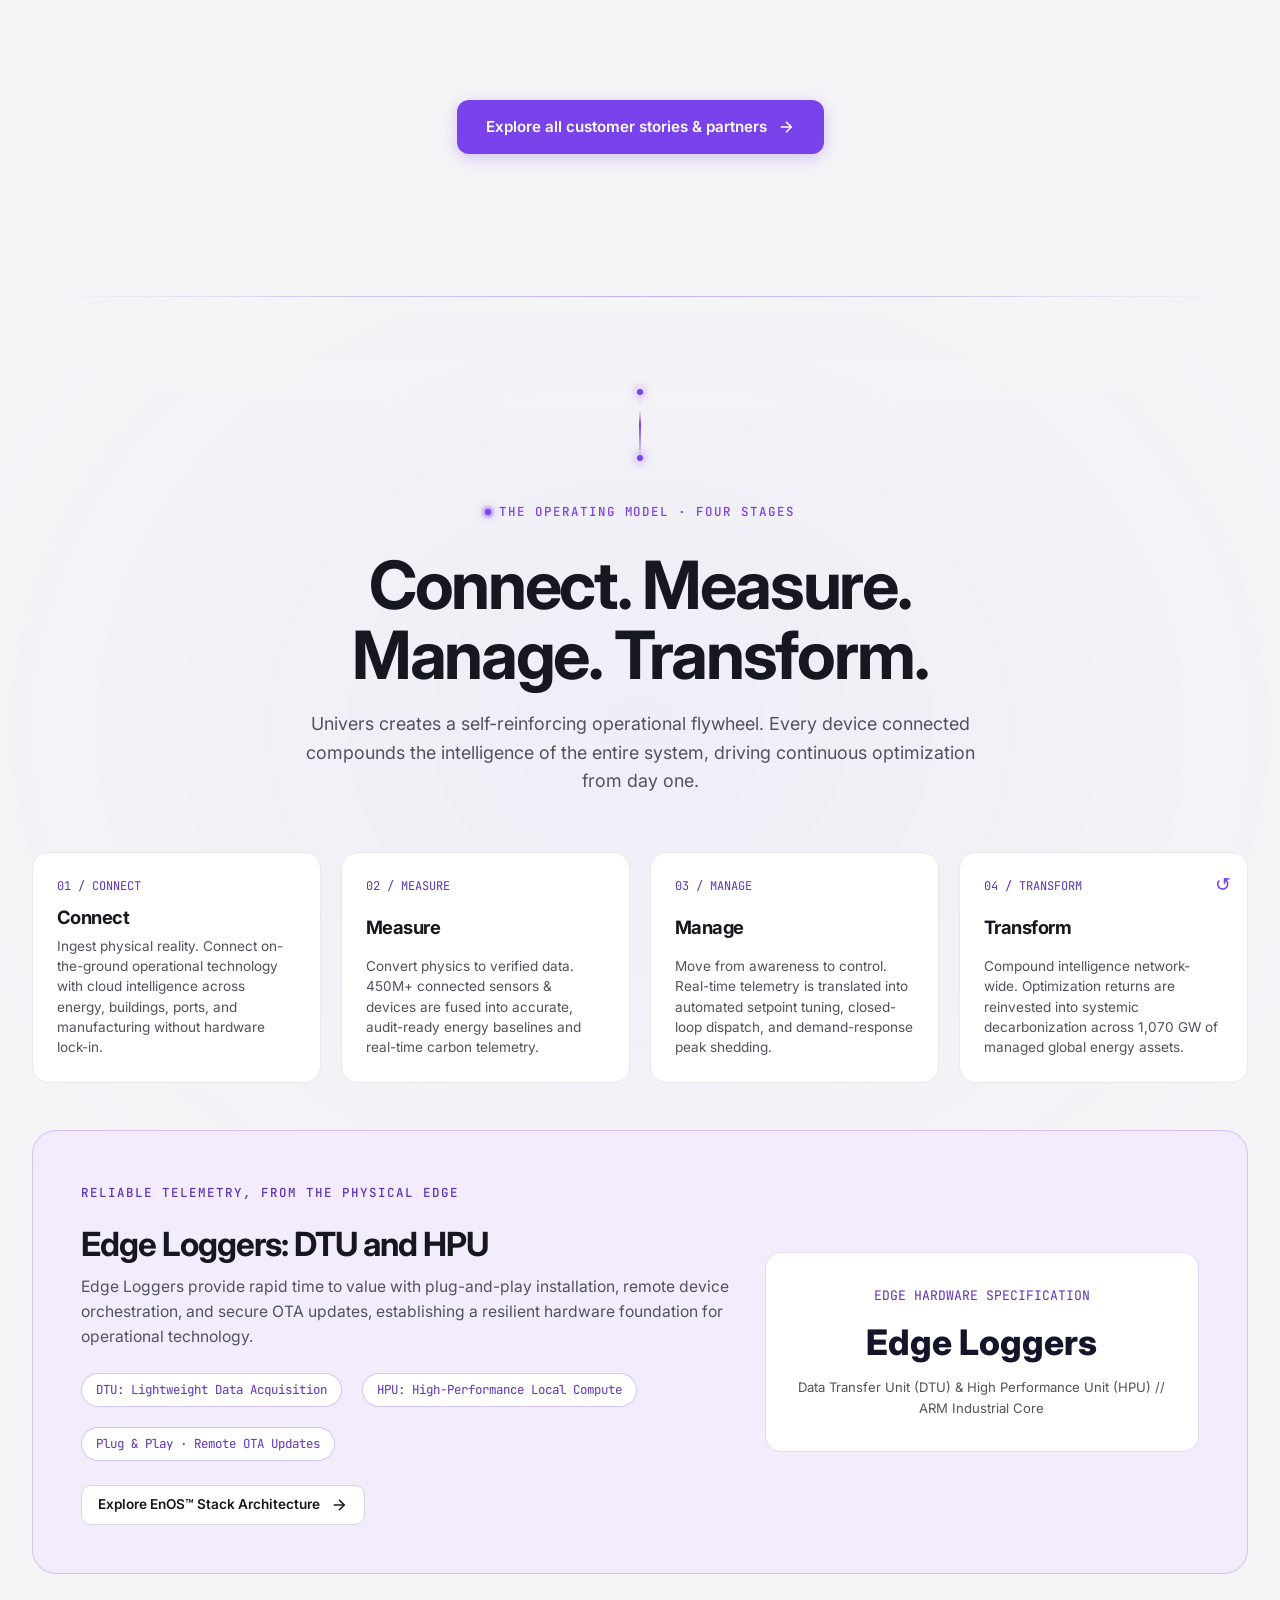
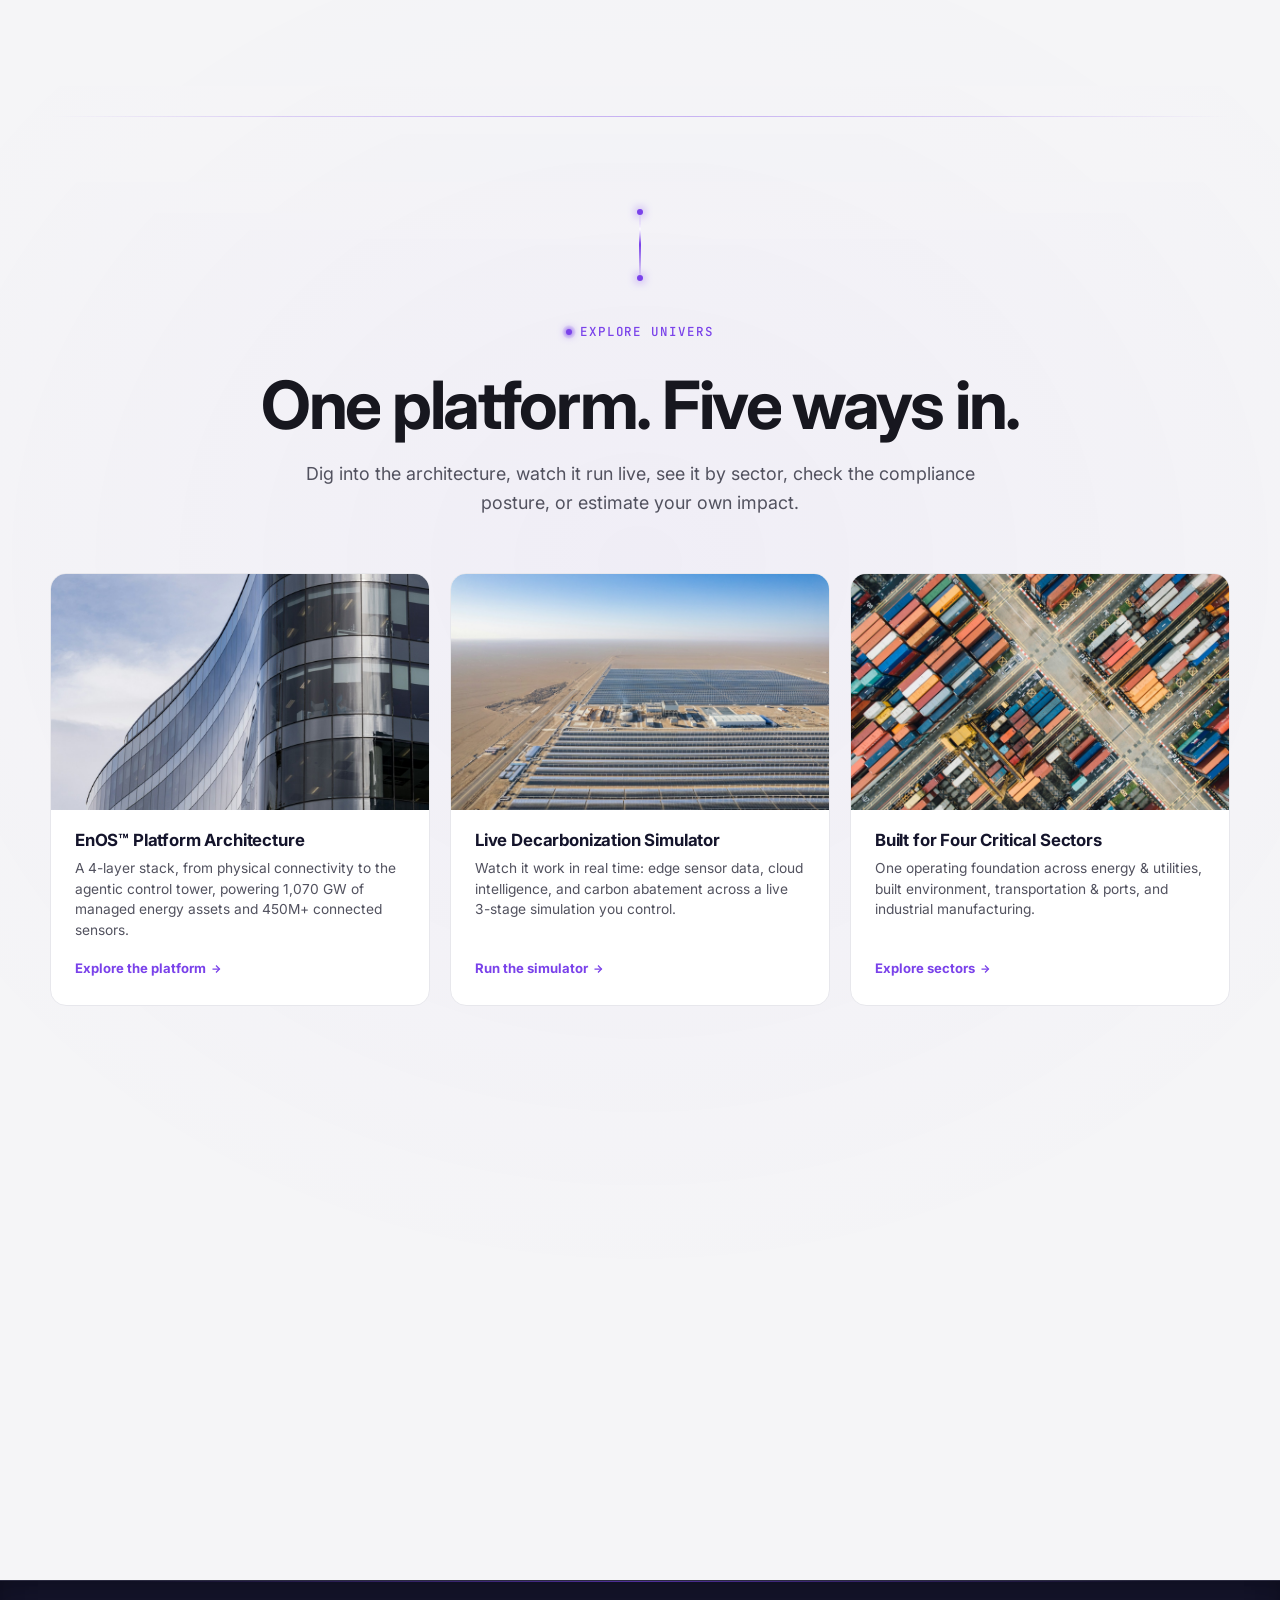
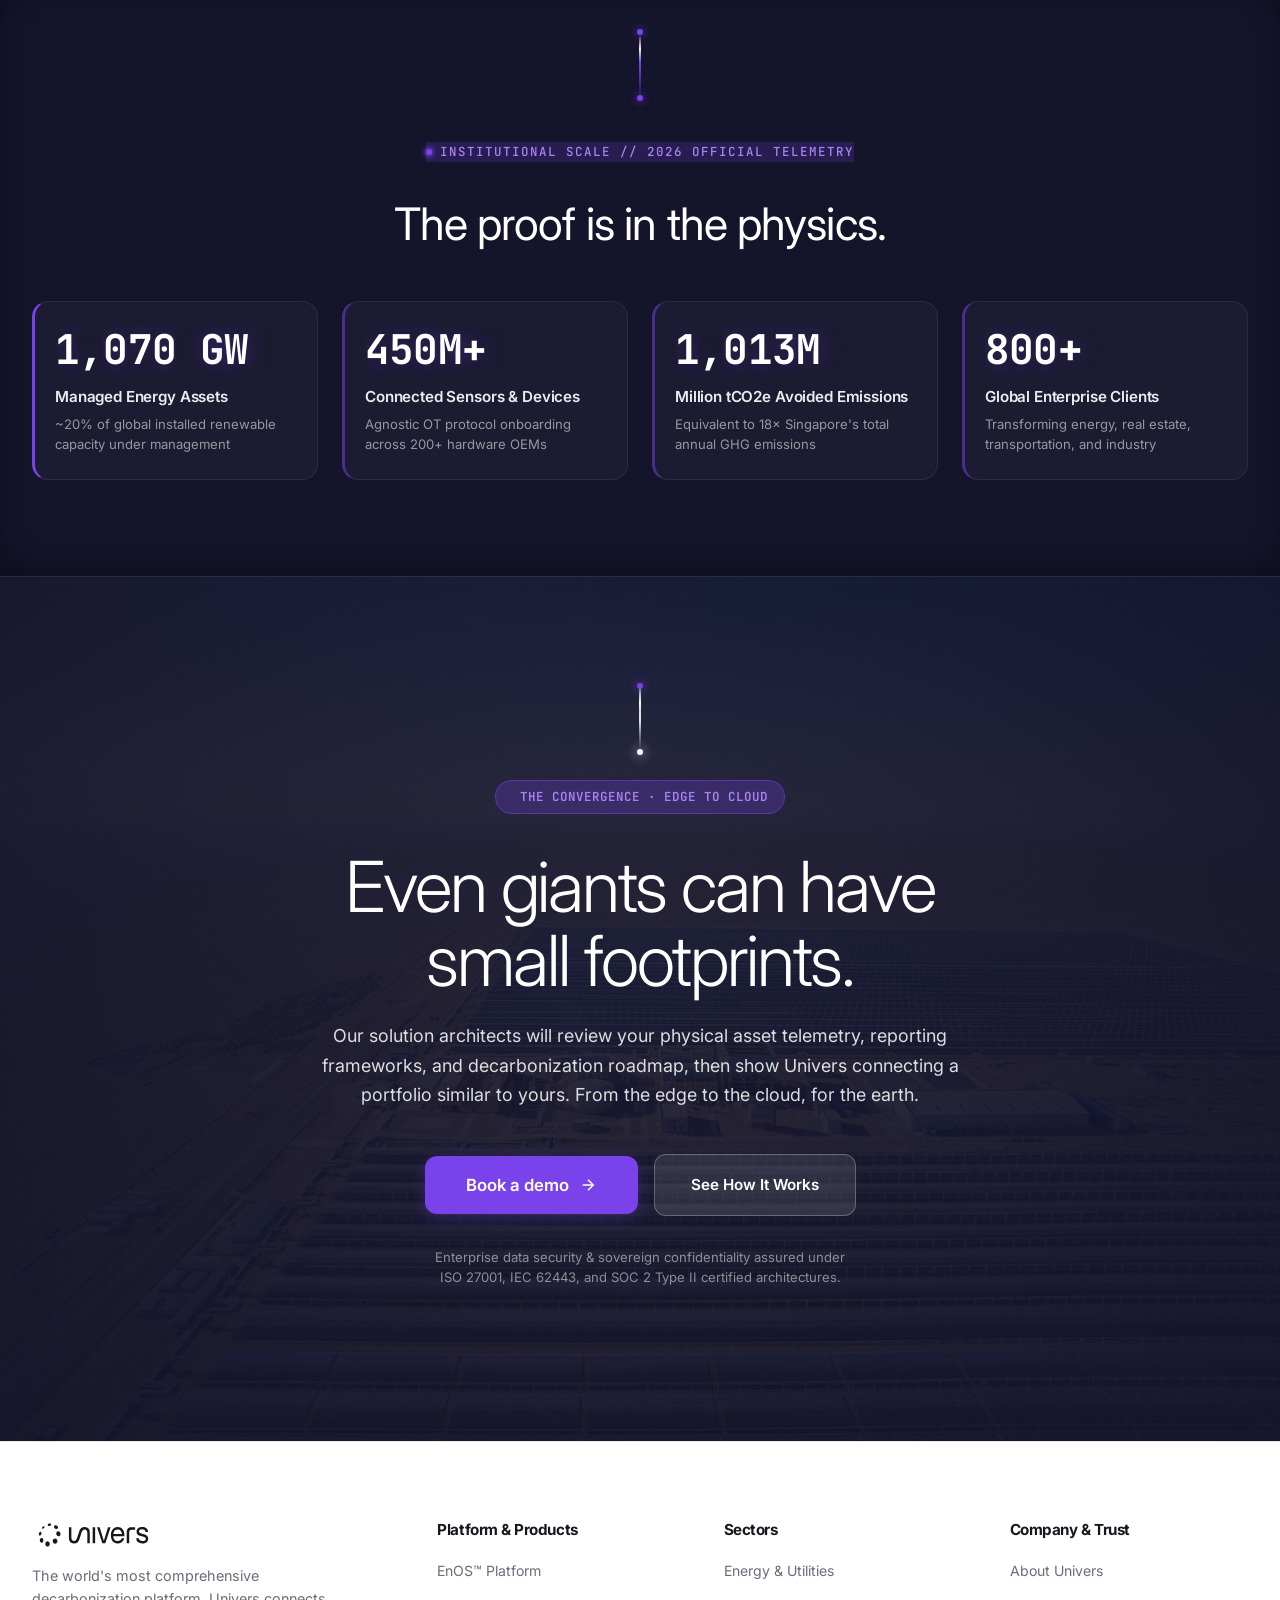
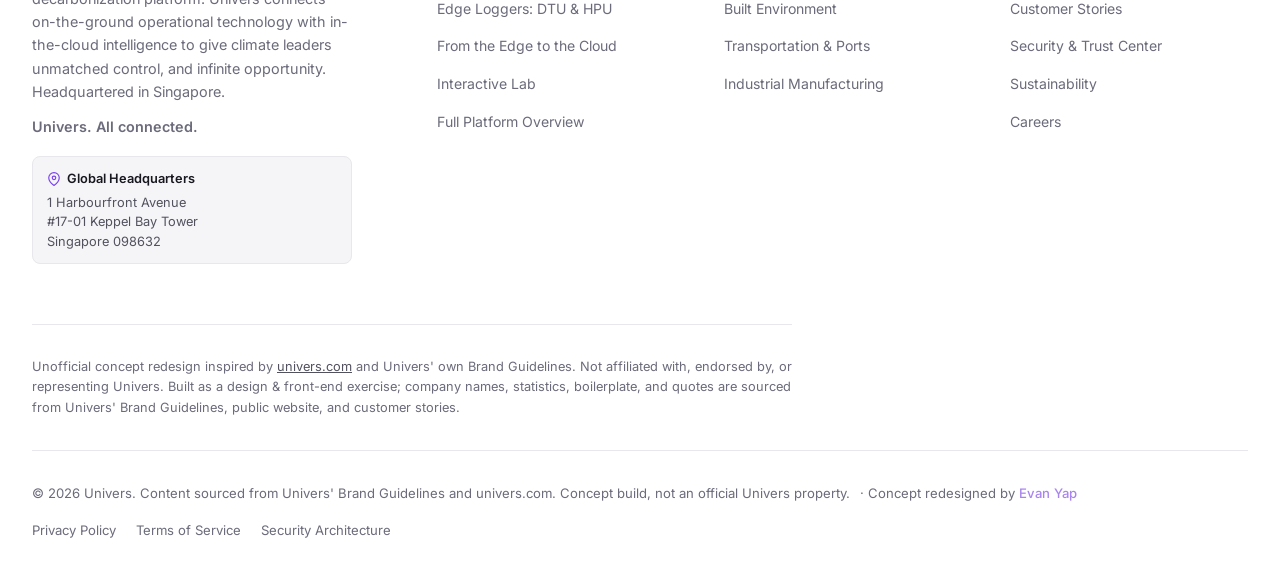
==== commit 69e9bbd7: "feat: extend multilingual support to trust-compliance.html Adds the language selector to the Trust &" ====
--- a/index.html
+++ b/index.html
@@ -21,7 +21,7 @@
   <link rel="preconnect" href="https://fonts.gstatic.com" crossorigin>
 
   <!-- Stylesheet -->
-  <link rel="stylesheet" href="index.css?v=flow-v9">
+  <link rel="stylesheet" href="index.css?v=flow-v10">
 </head>
 <body>
   <!-- Interactive Kinetic Background Canvas & Atmospheric Staging -->
@@ -1012,6 +1012,6 @@
   </div>
 
   <!-- Scripts -->
-  <script src="app.js?v=flow-v9"></script>
+  <script src="app.js?v=flow-v10"></script>
 </body>
 </html>
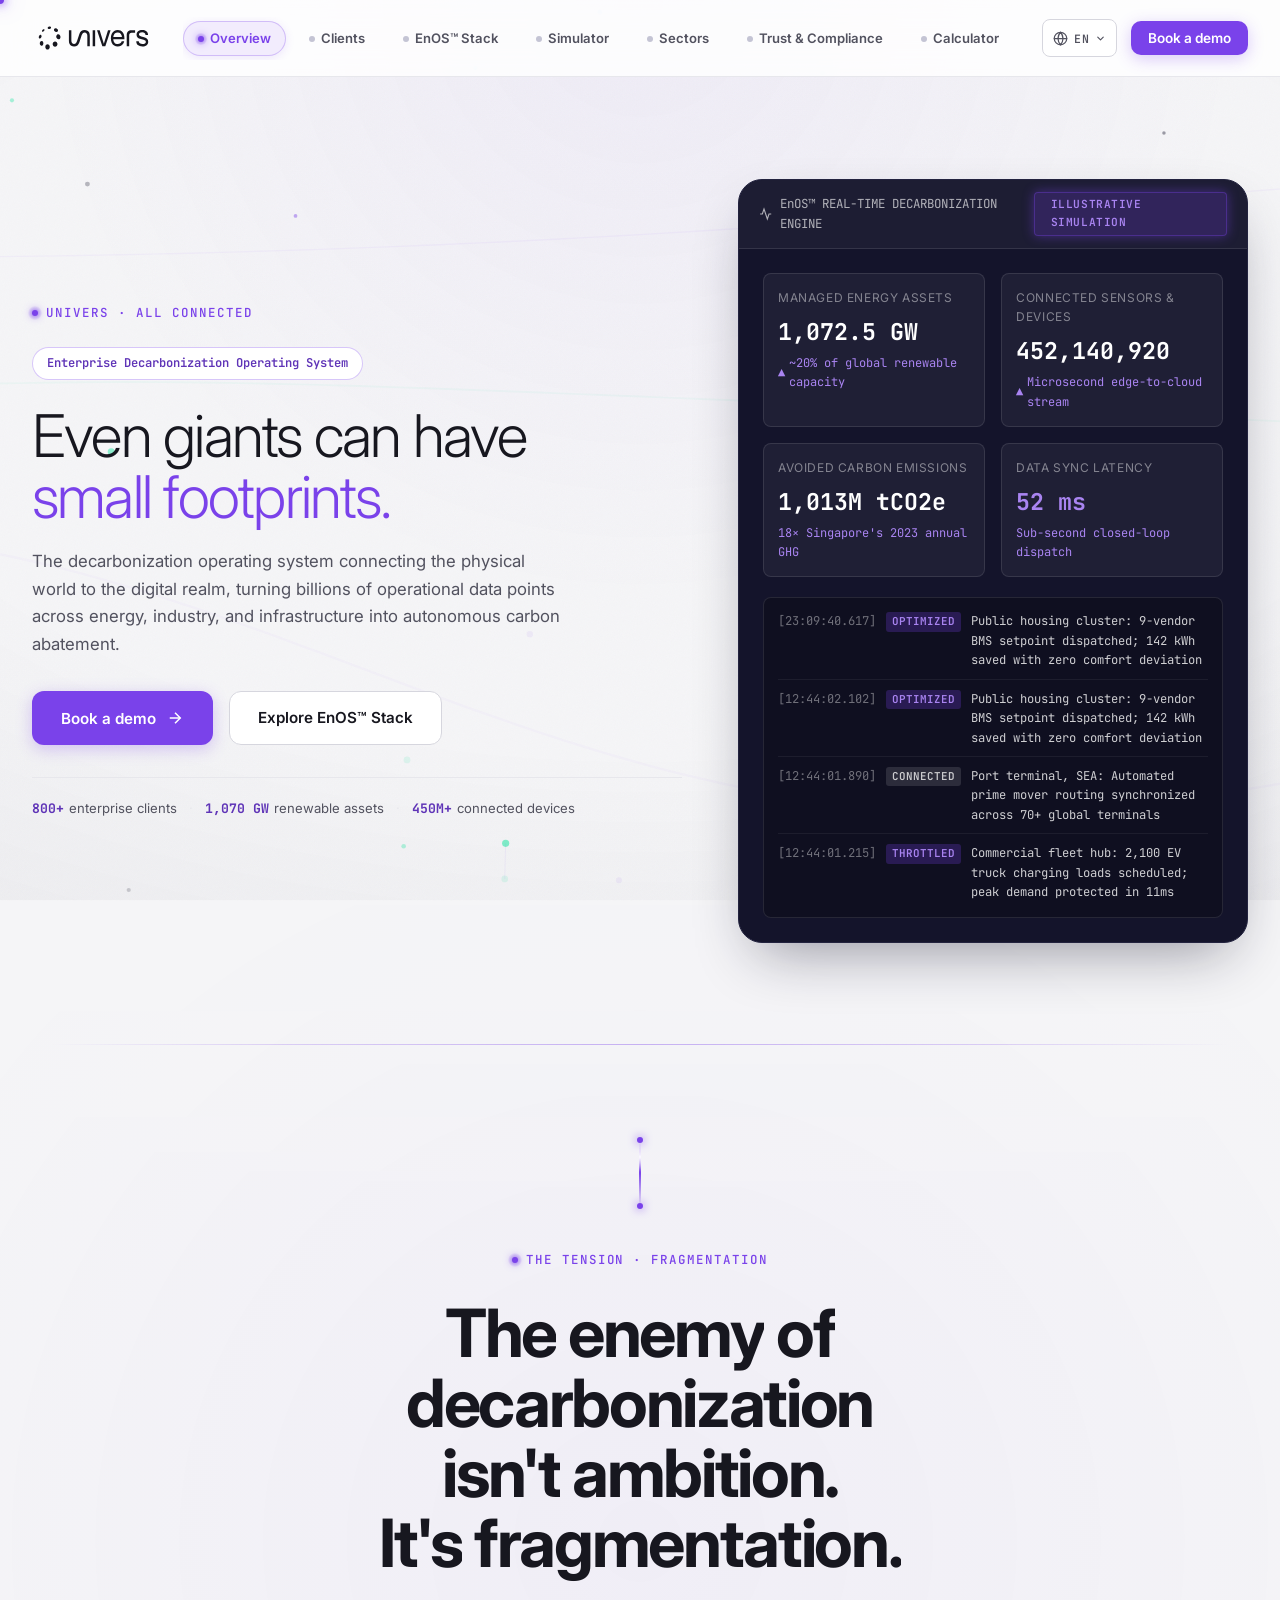
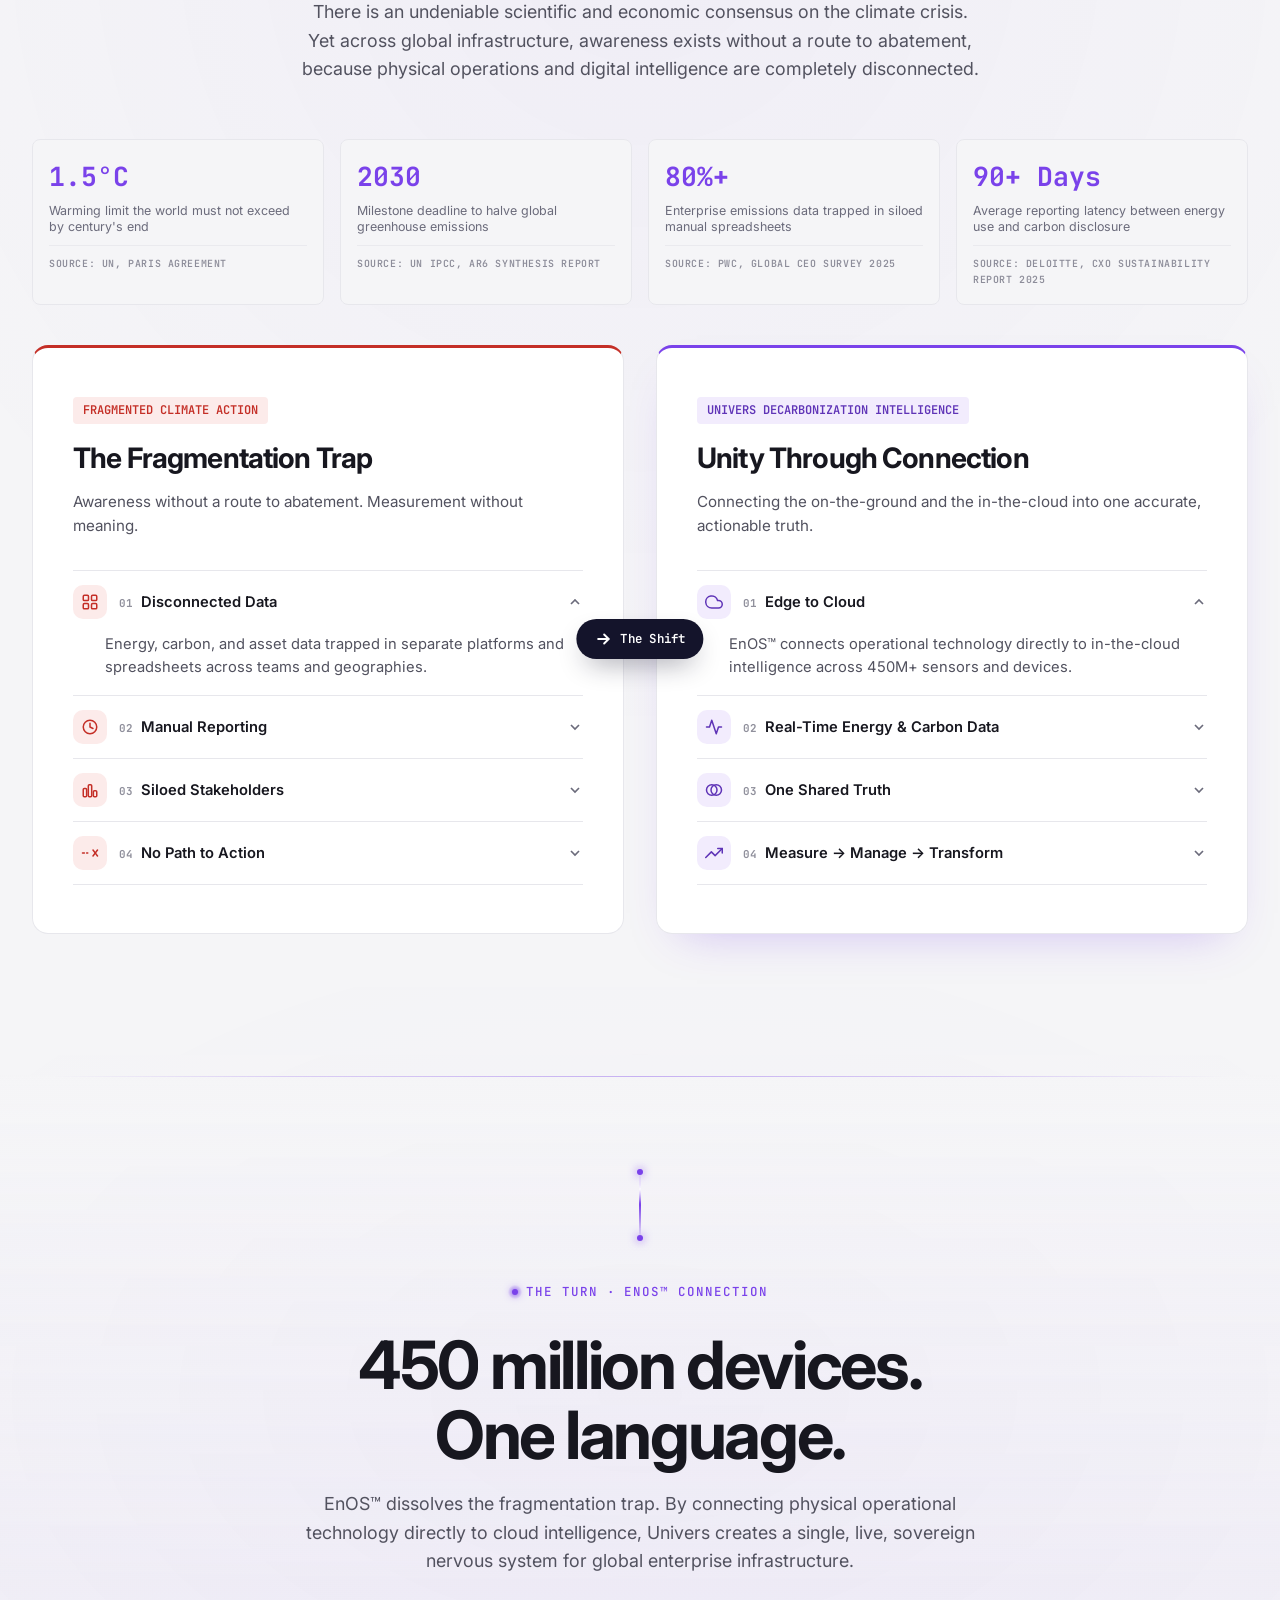
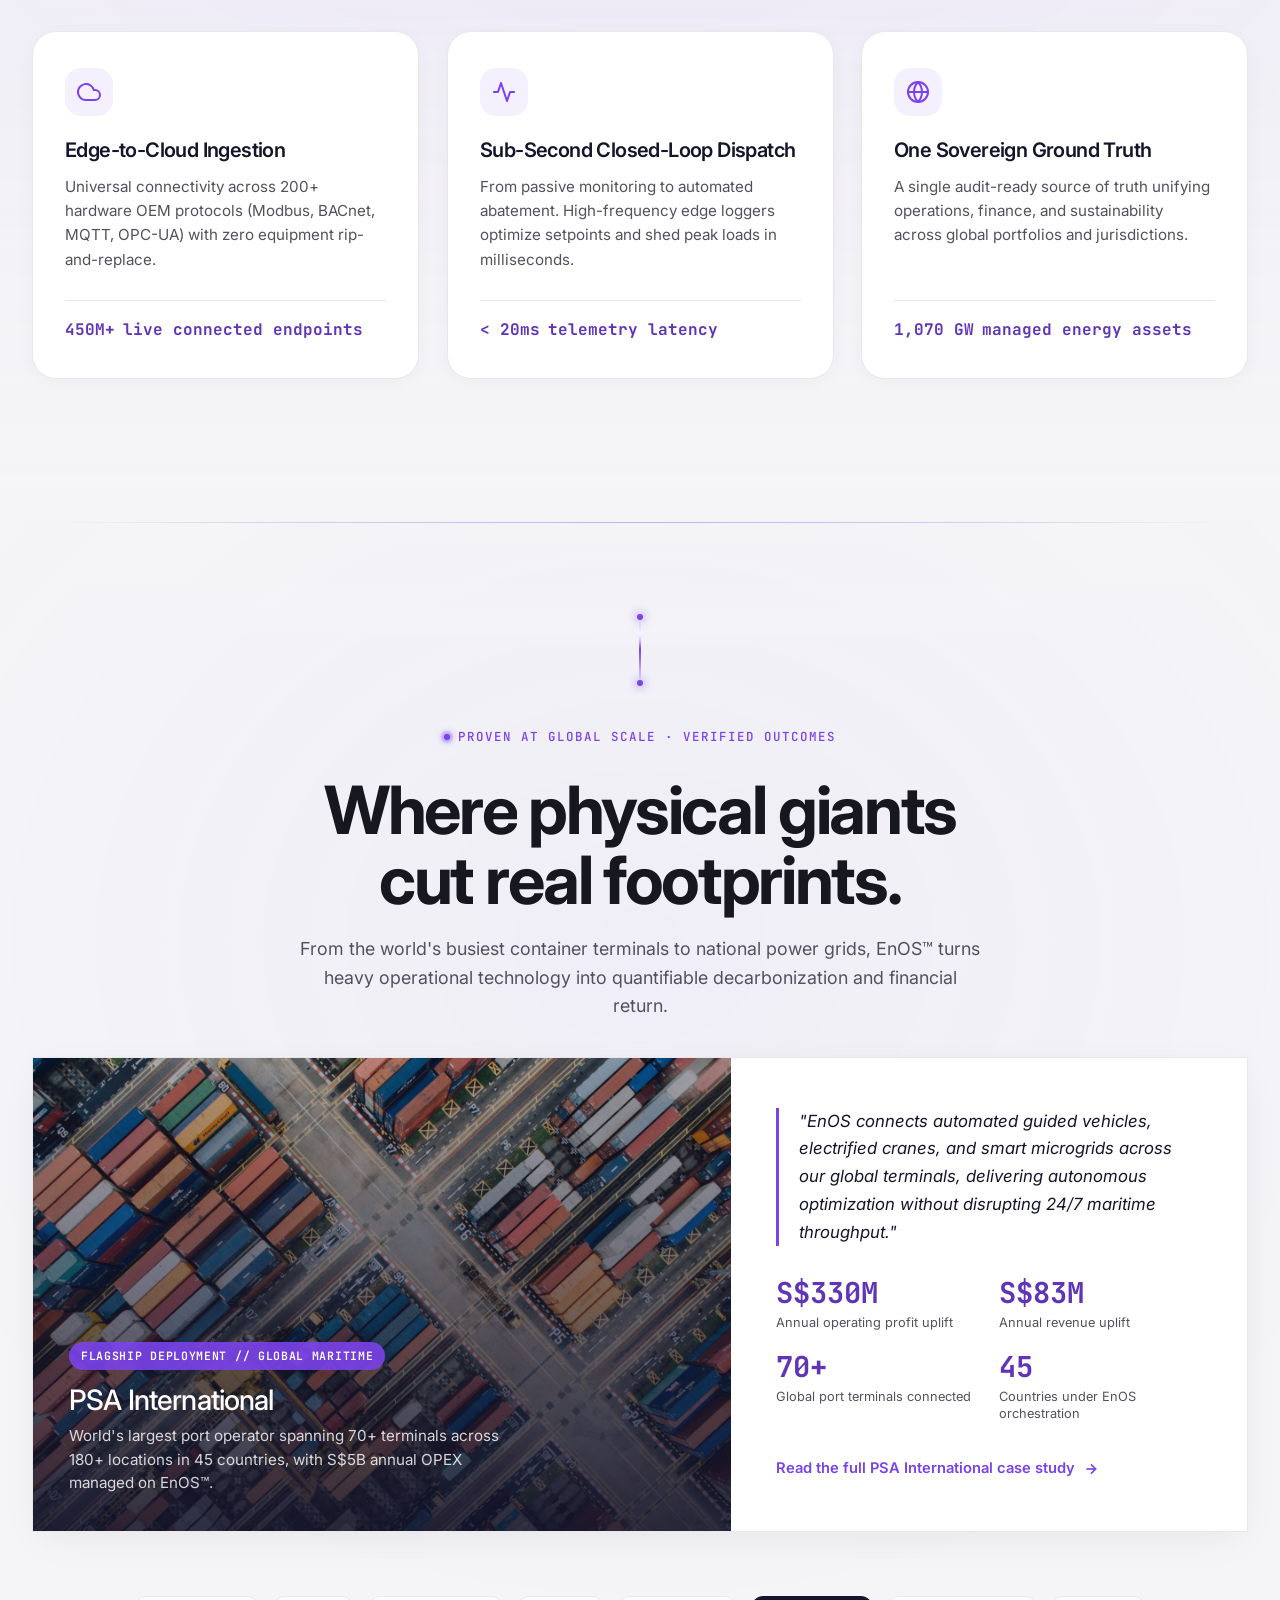
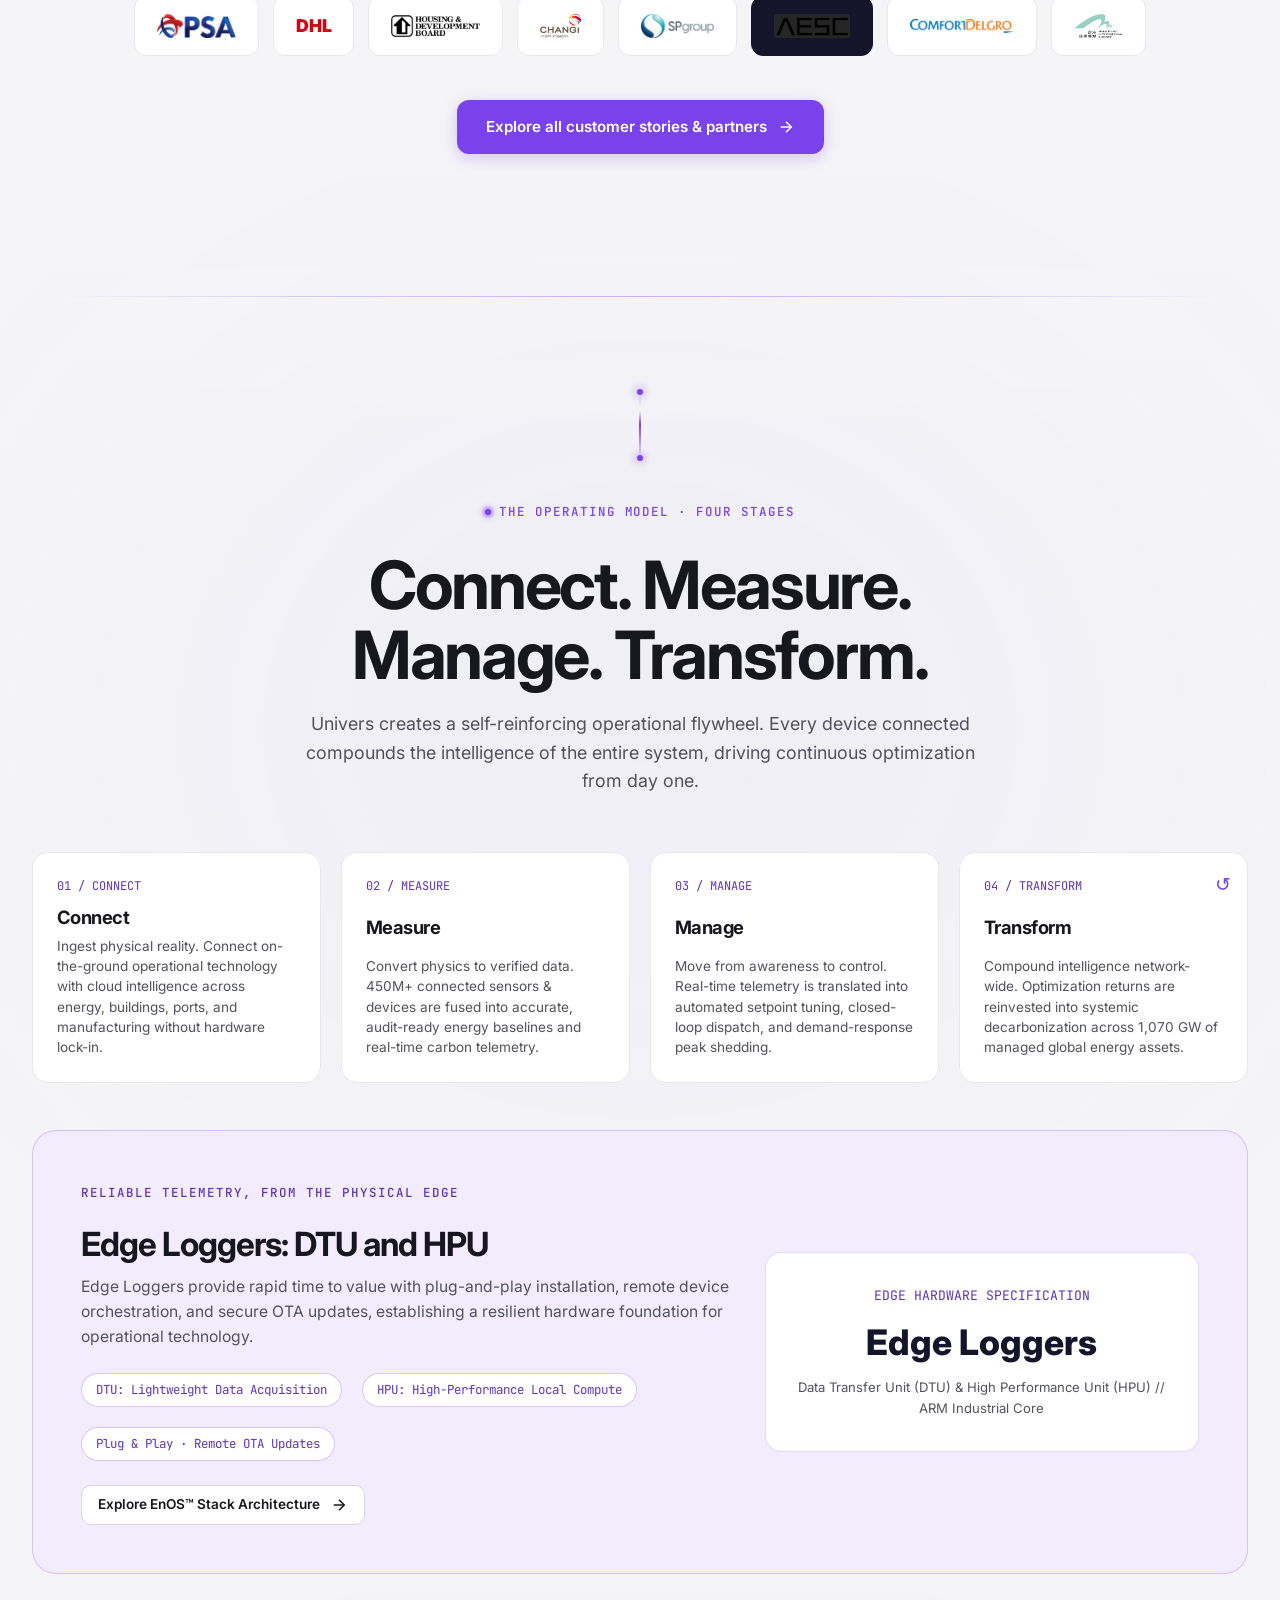
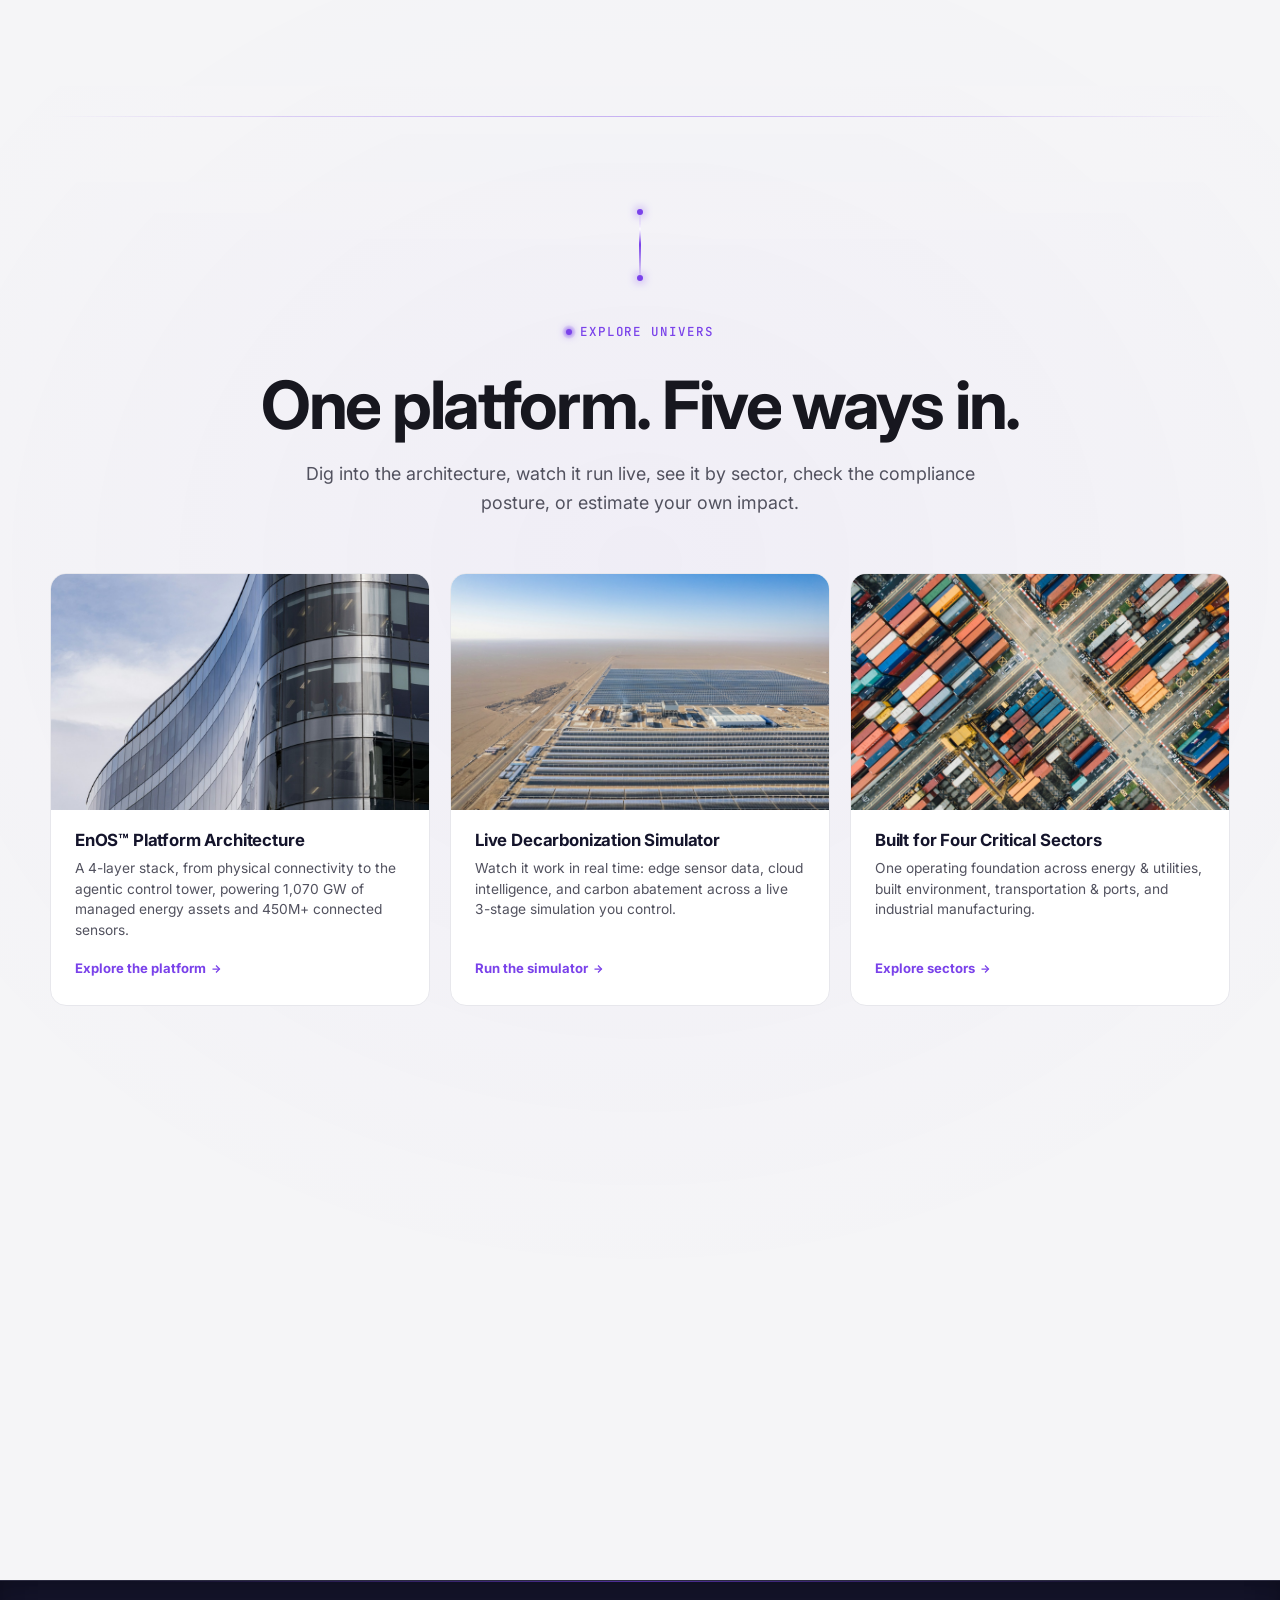
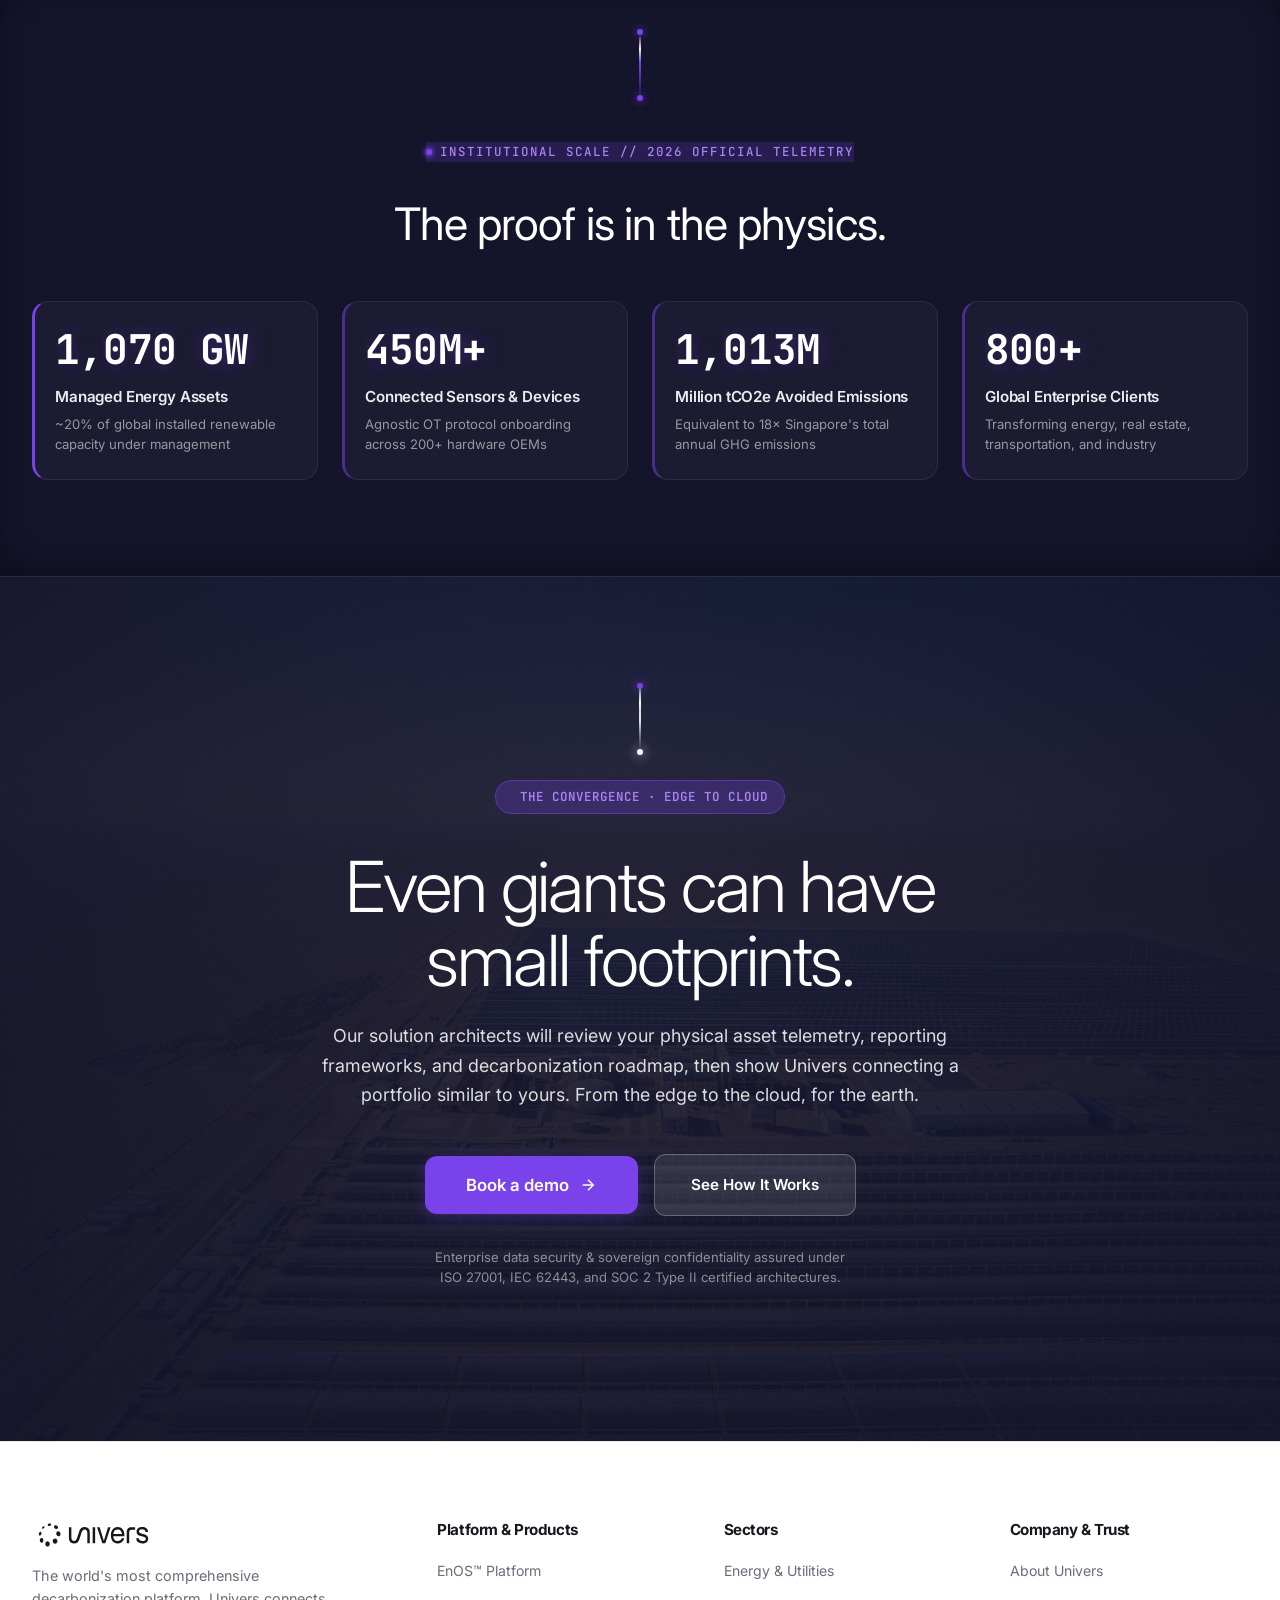
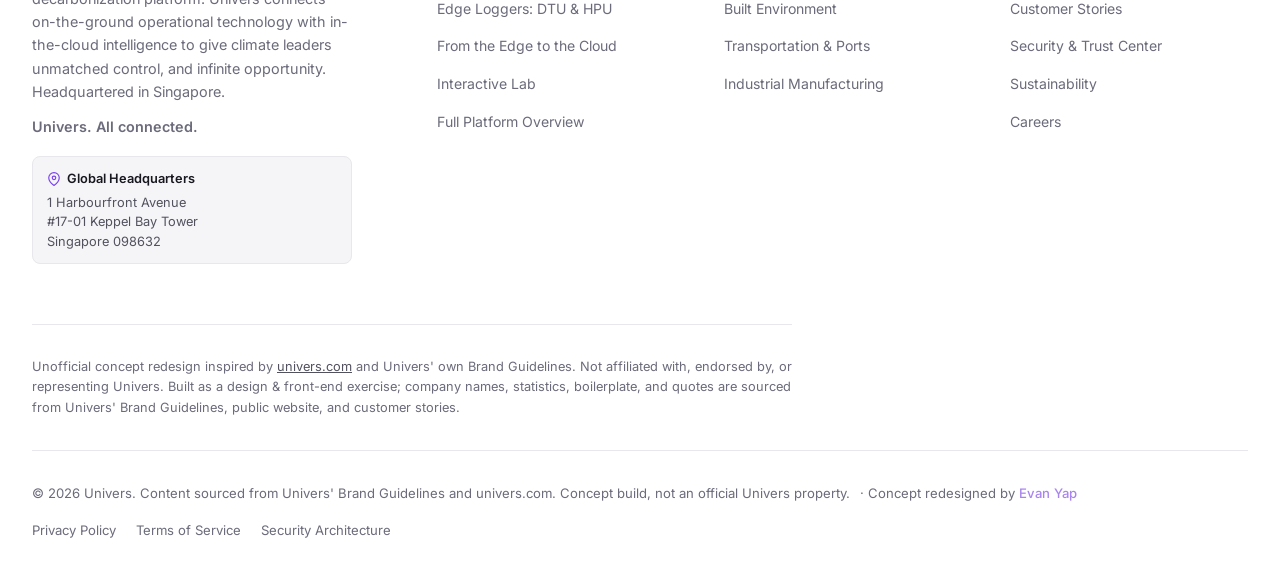
==== commit 3ec396bb: "feat: extend multilingual support to calculator.html Adds the language selector to the Decarbonizati" ====
--- a/index.html
+++ b/index.html
@@ -21,7 +21,7 @@
   <link rel="preconnect" href="https://fonts.gstatic.com" crossorigin>
 
   <!-- Stylesheet -->
-  <link rel="stylesheet" href="index.css?v=flow-v10">
+  <link rel="stylesheet" href="index.css?v=flow-v11">
 </head>
 <body>
   <!-- Interactive Kinetic Background Canvas & Atmospheric Staging -->
@@ -1012,6 +1012,6 @@
   </div>
 
   <!-- Scripts -->
-  <script src="app.js?v=flow-v10"></script>
+  <script src="app.js?v=flow-v11"></script>
 </body>
 </html>
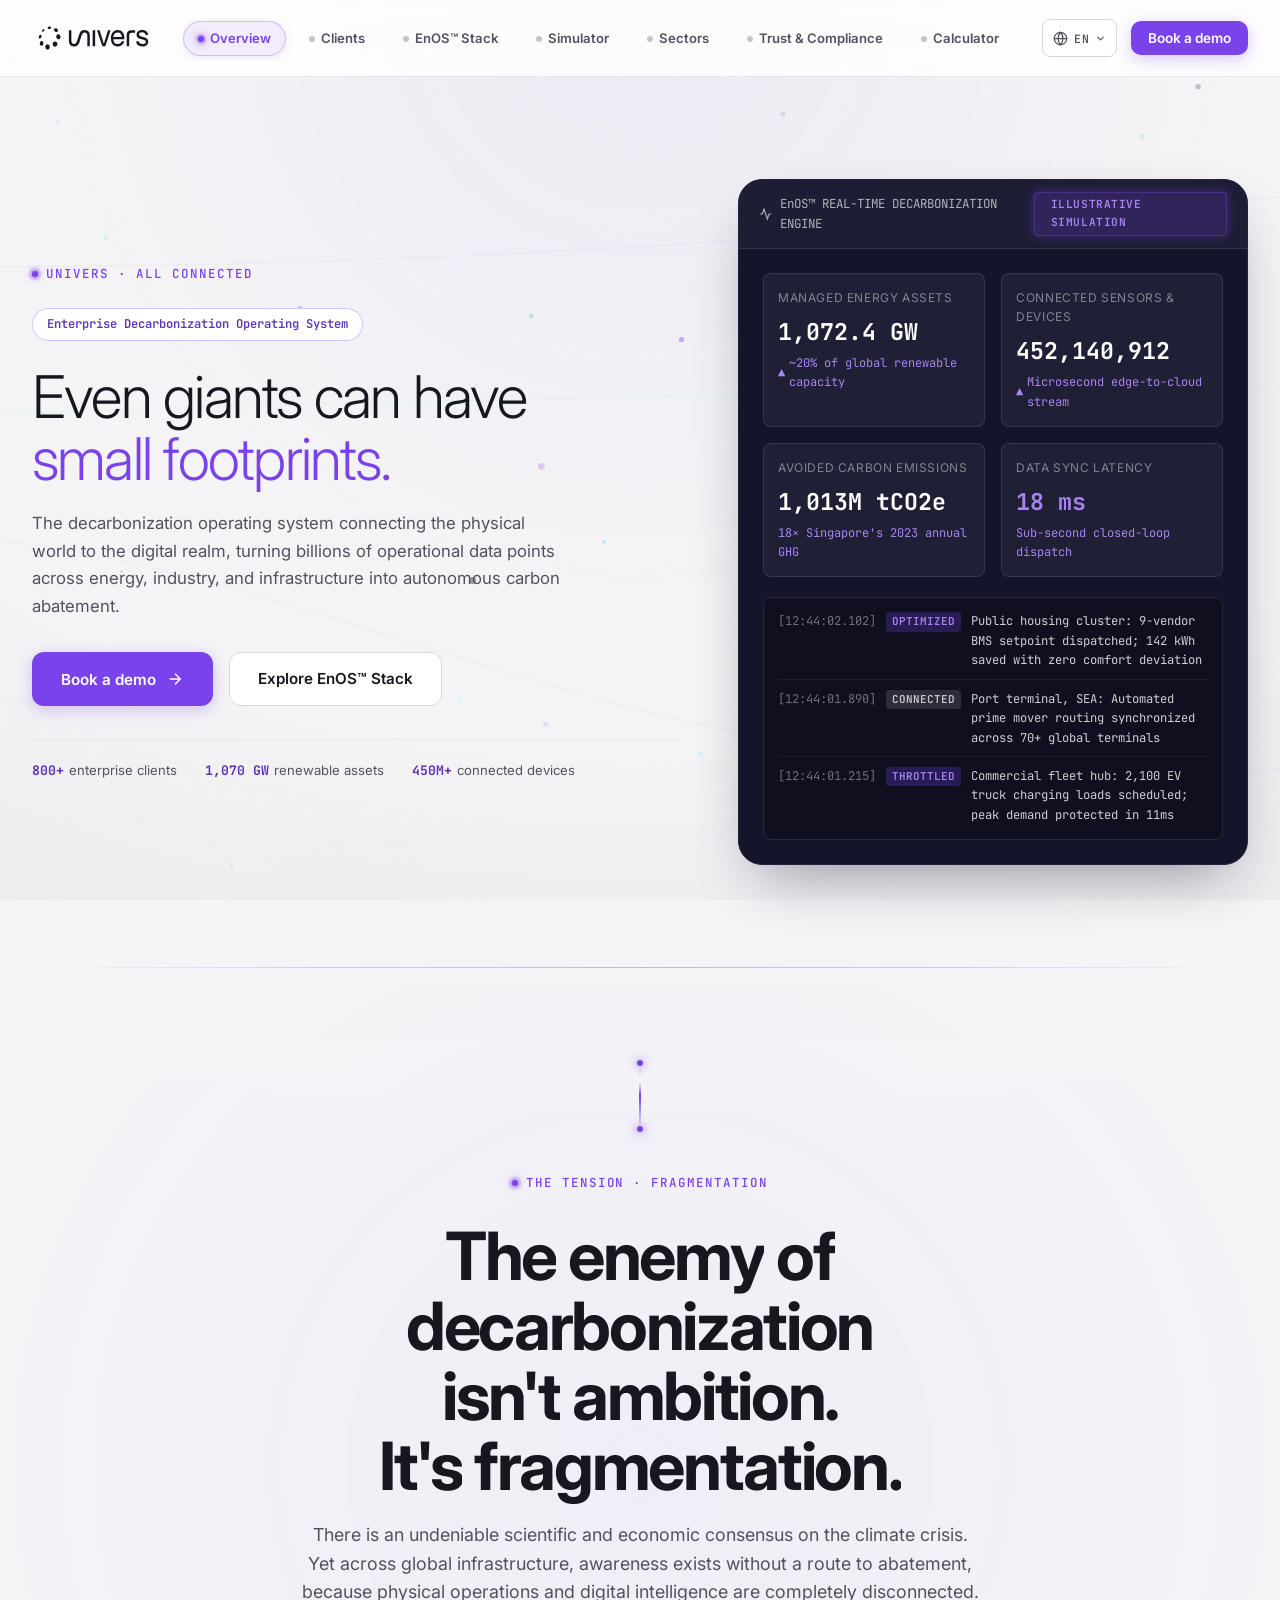
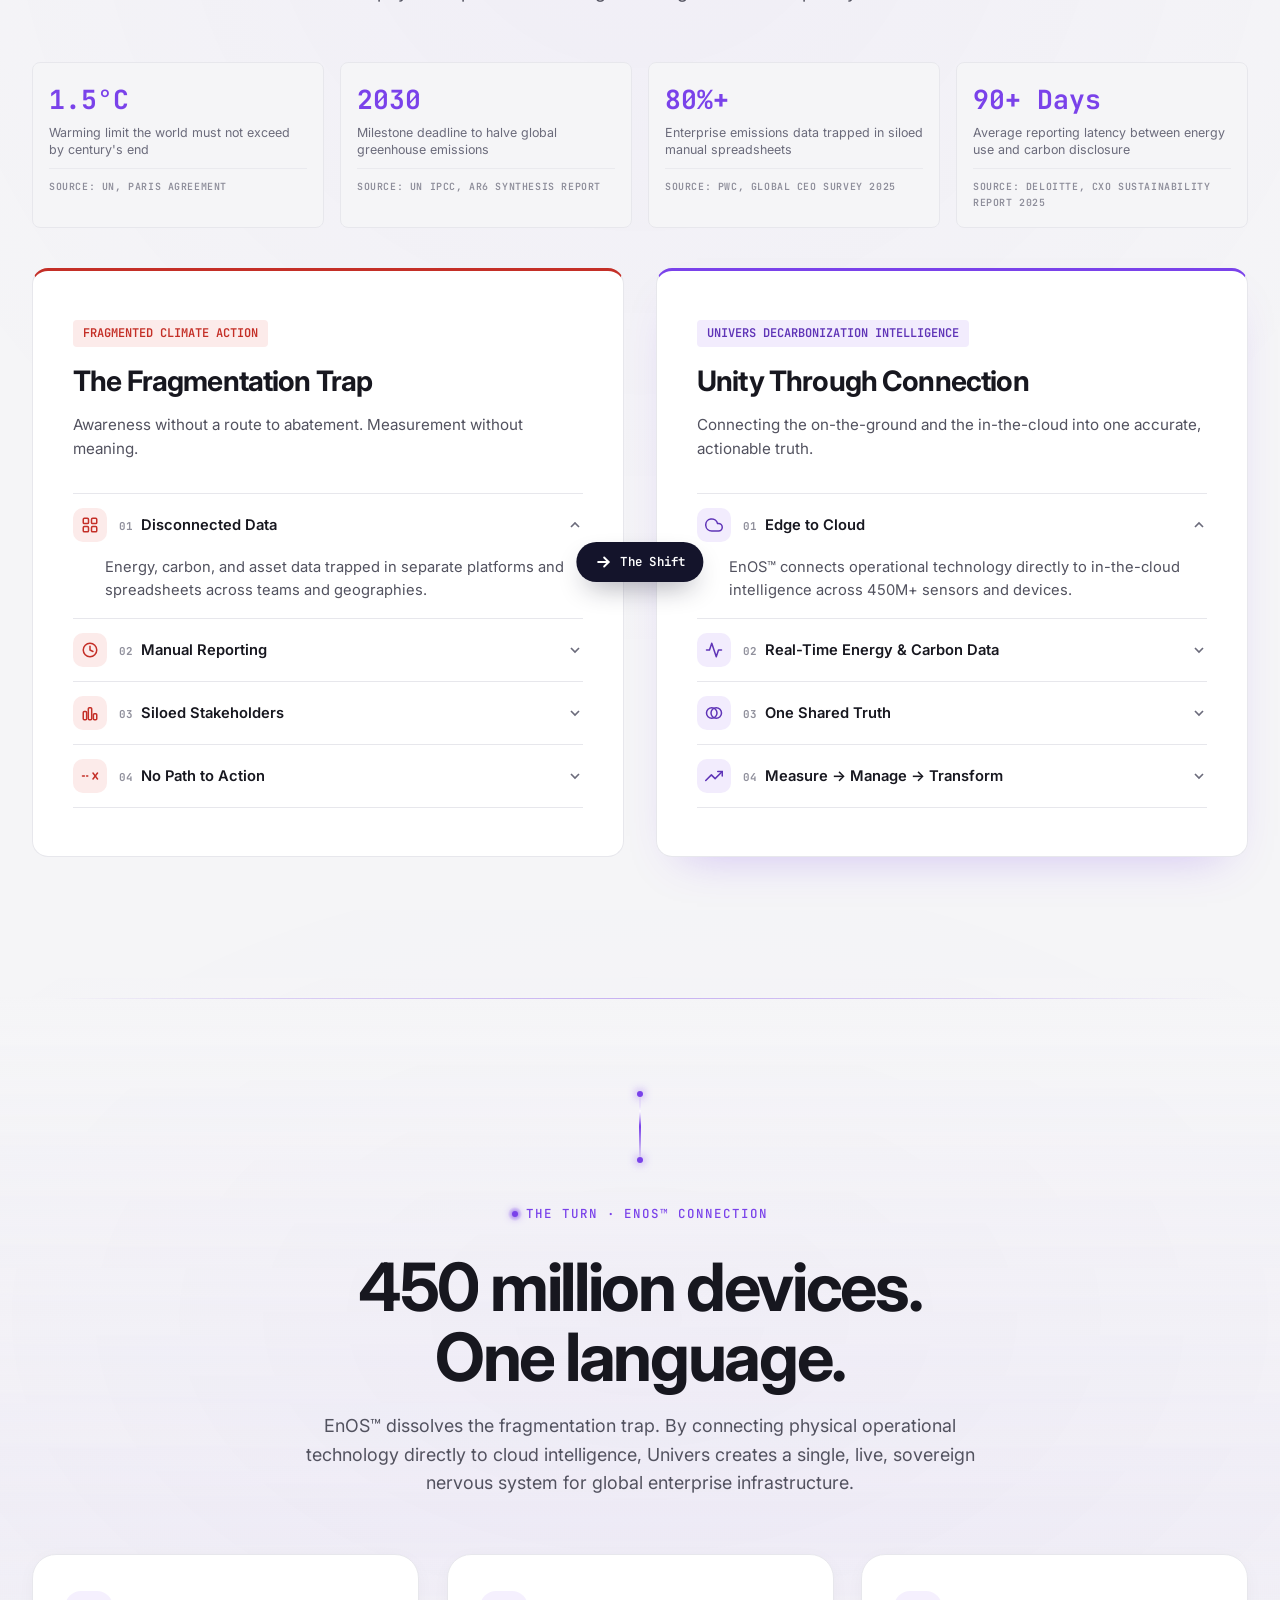
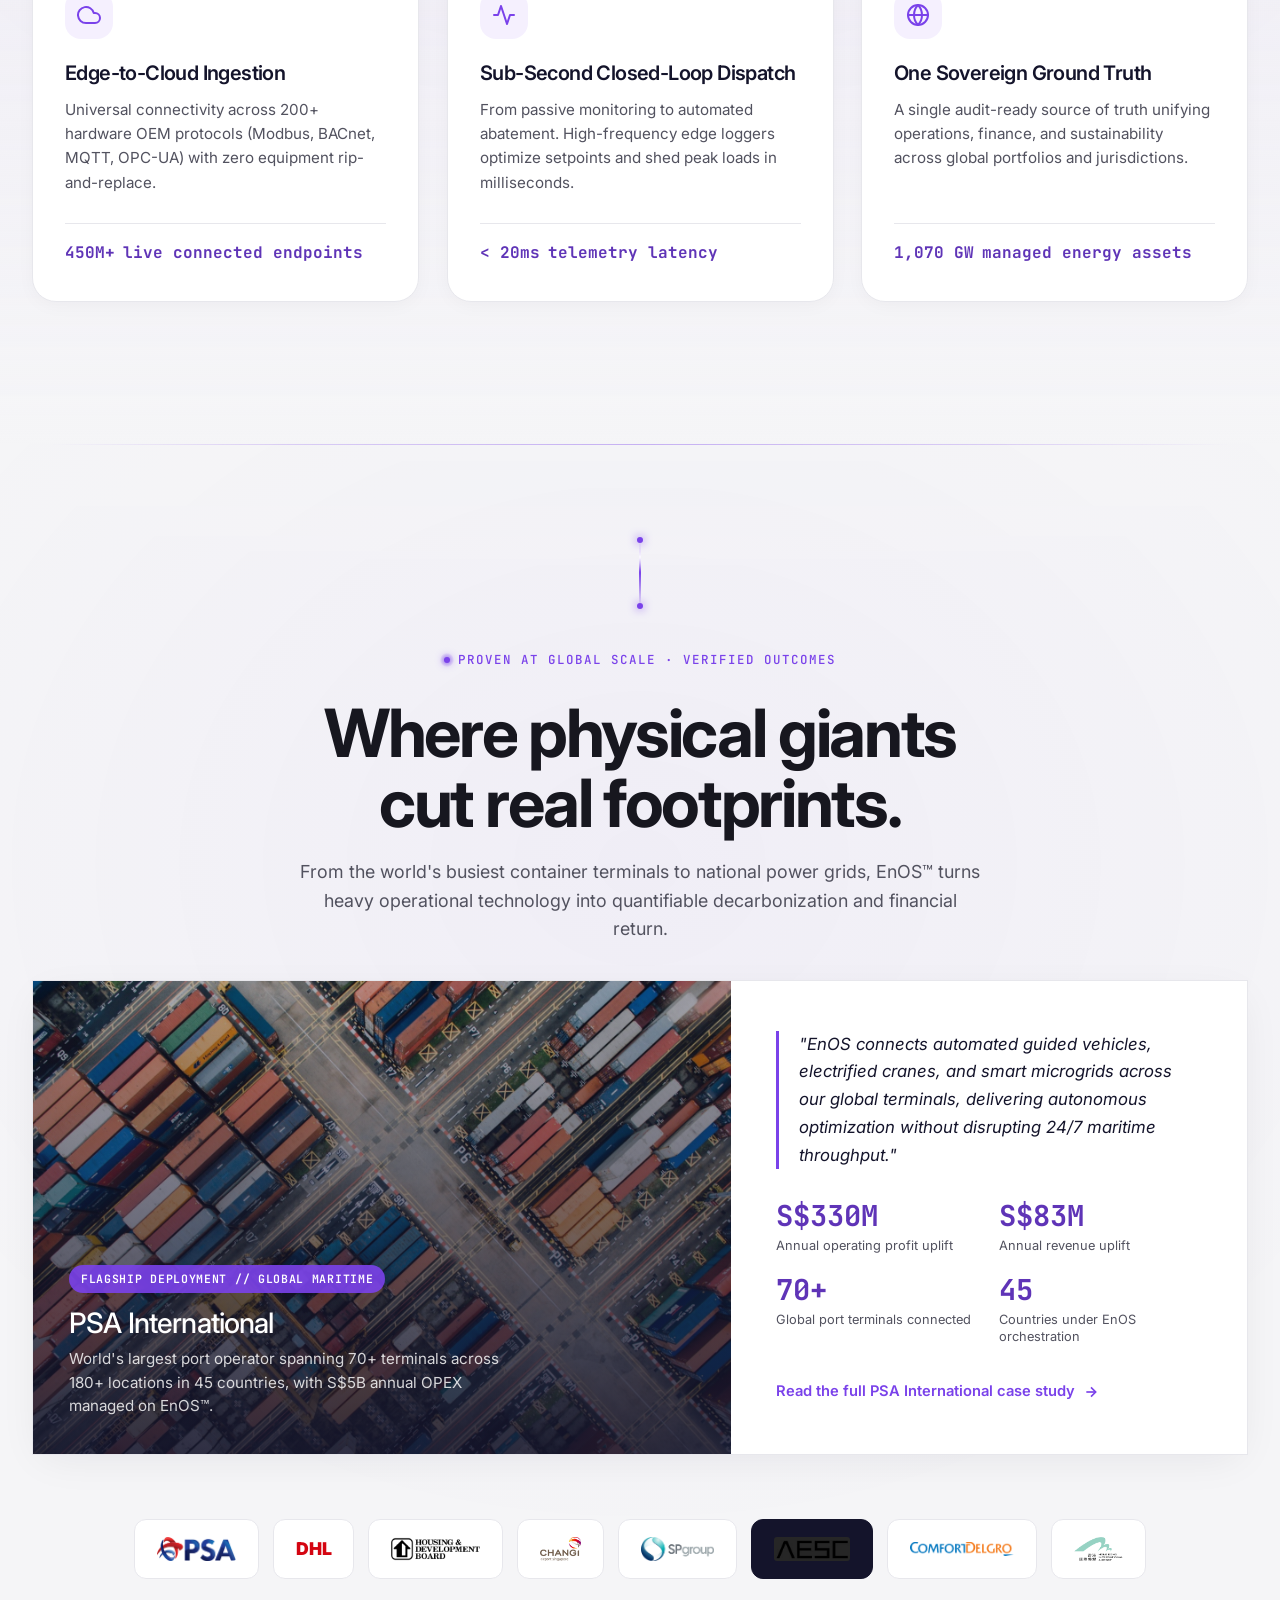
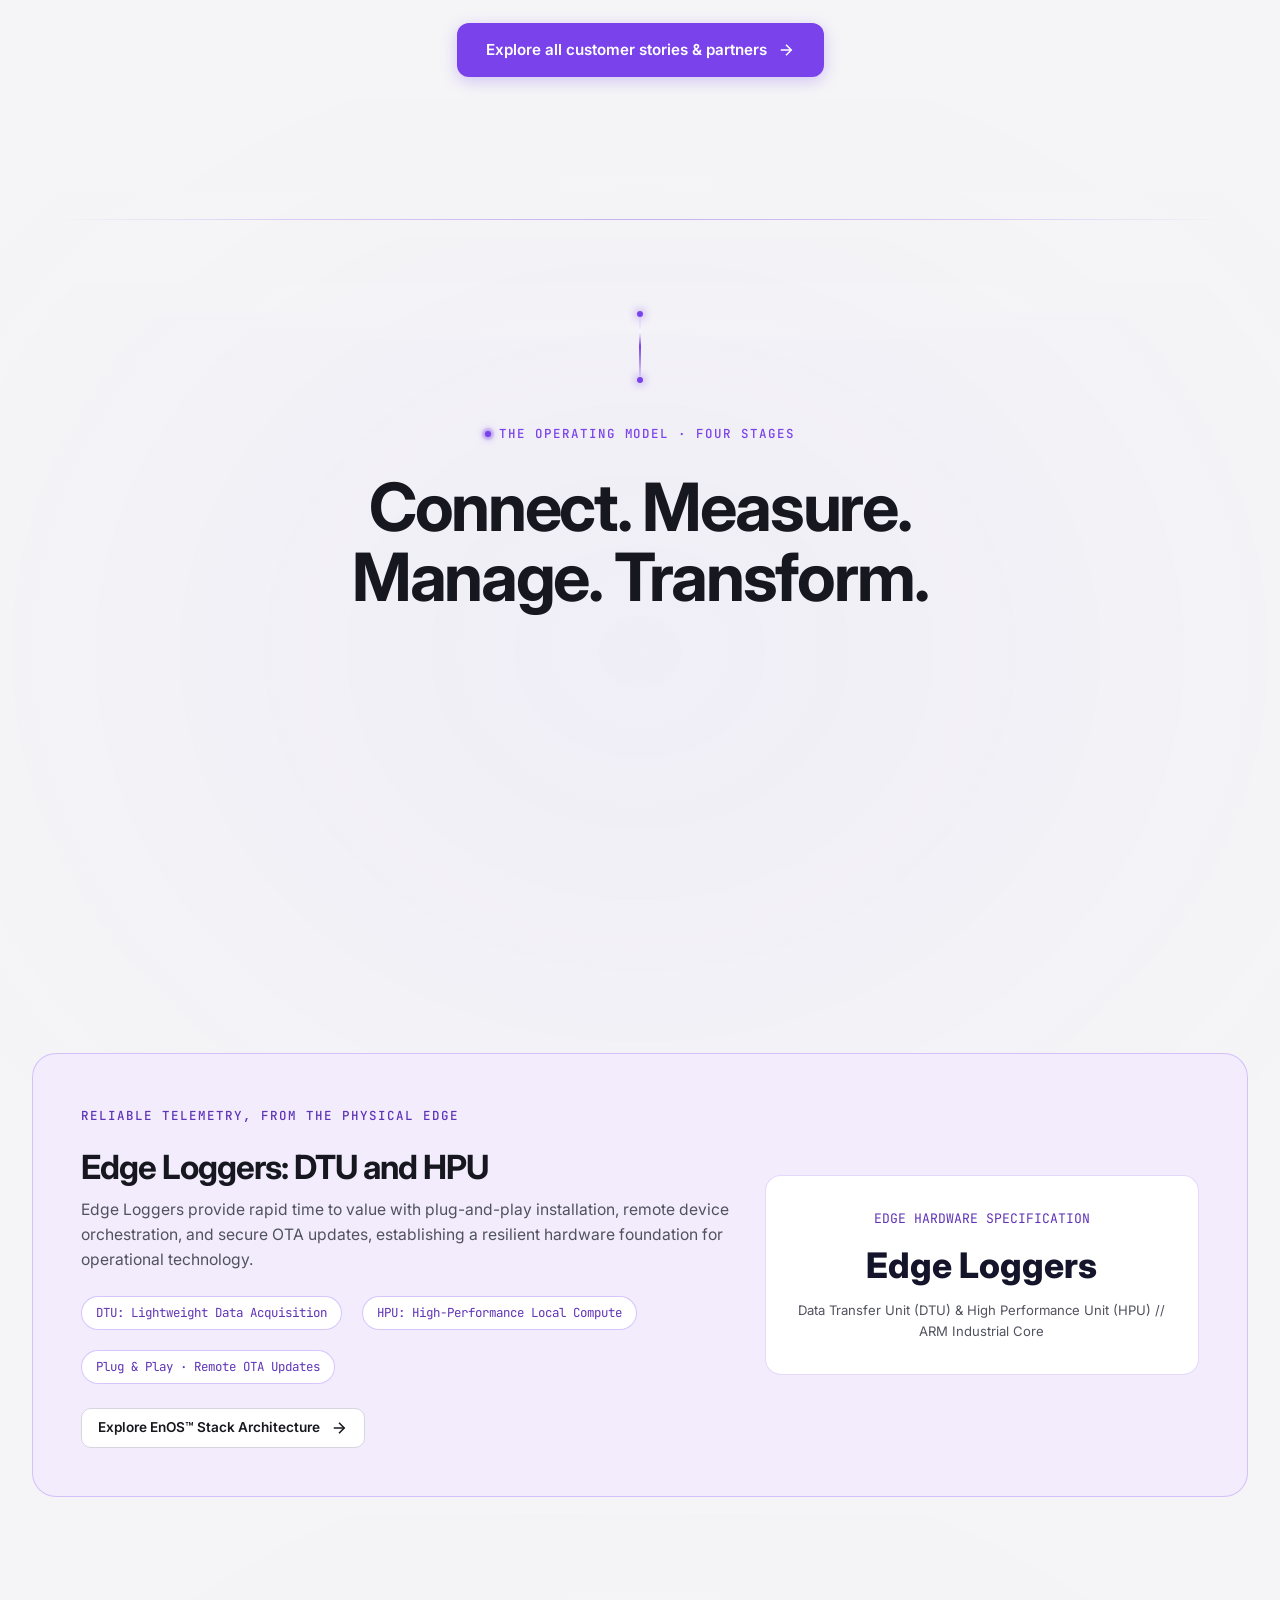
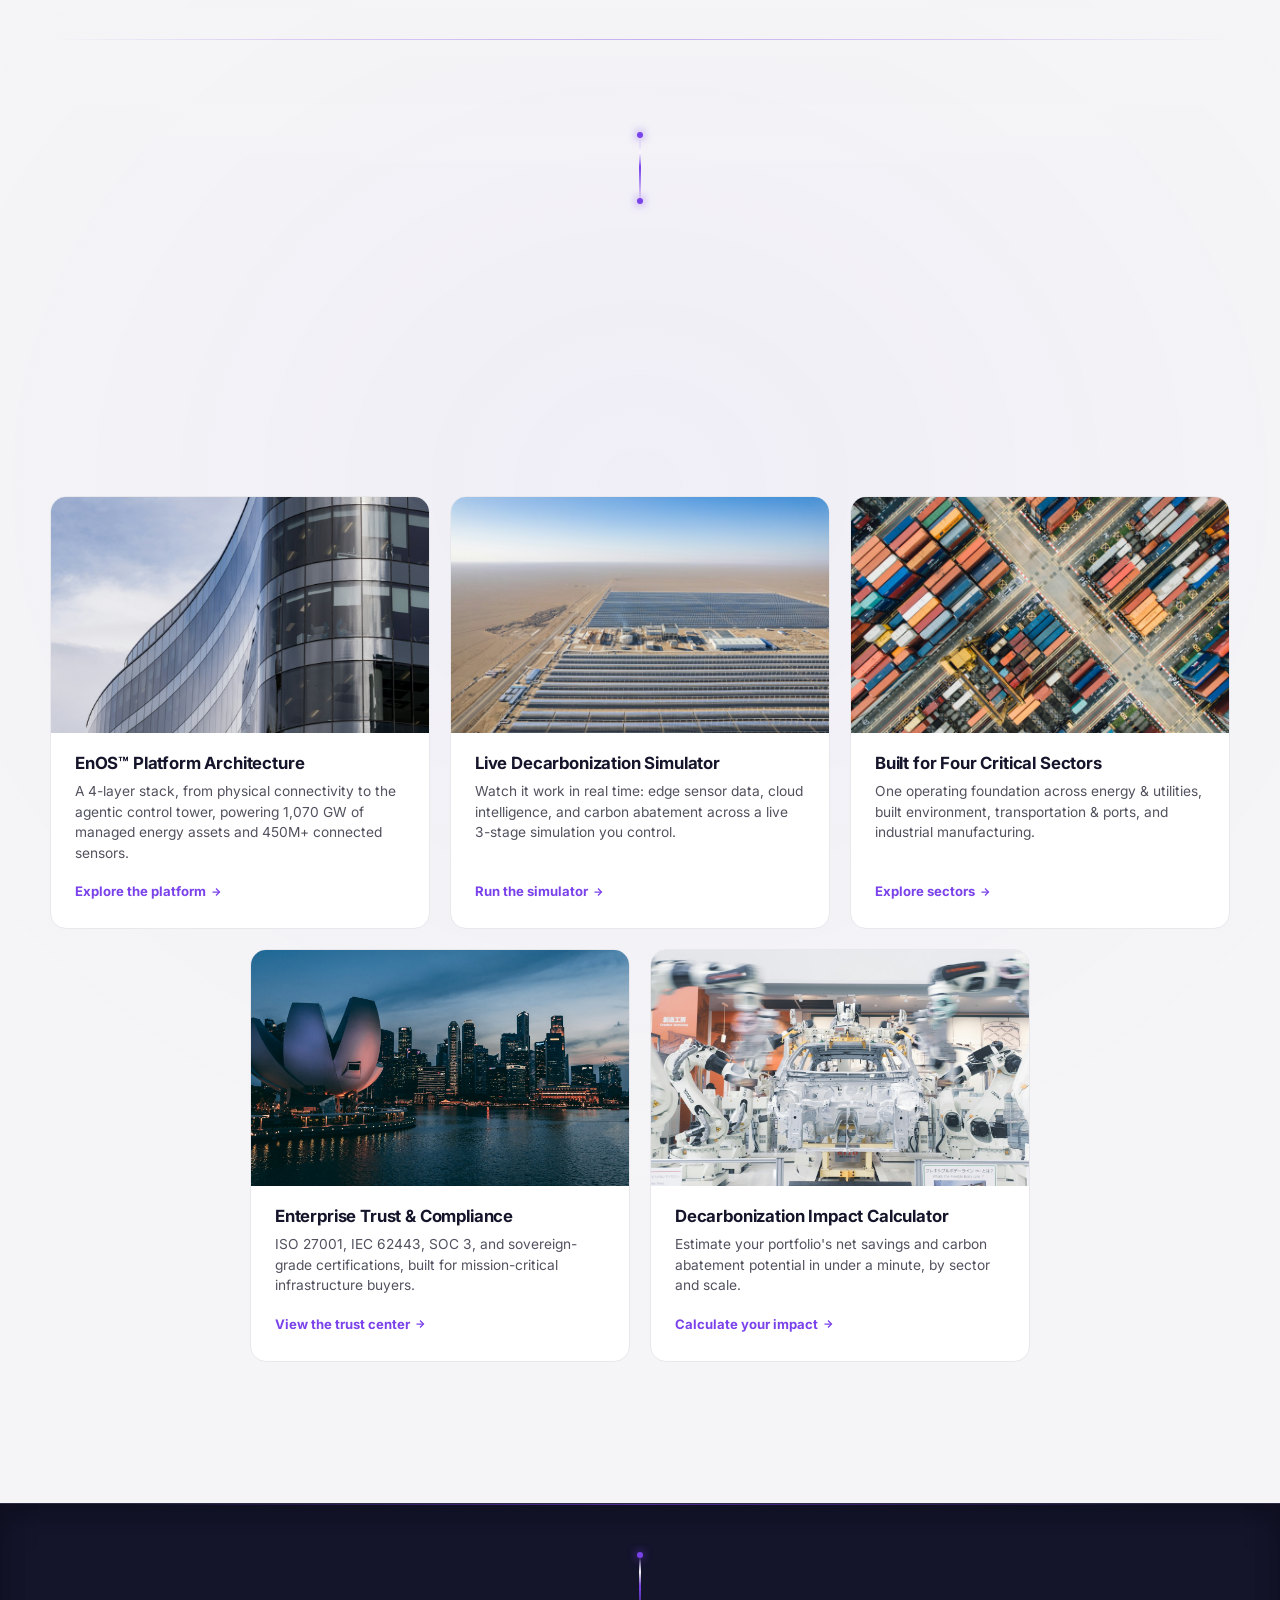
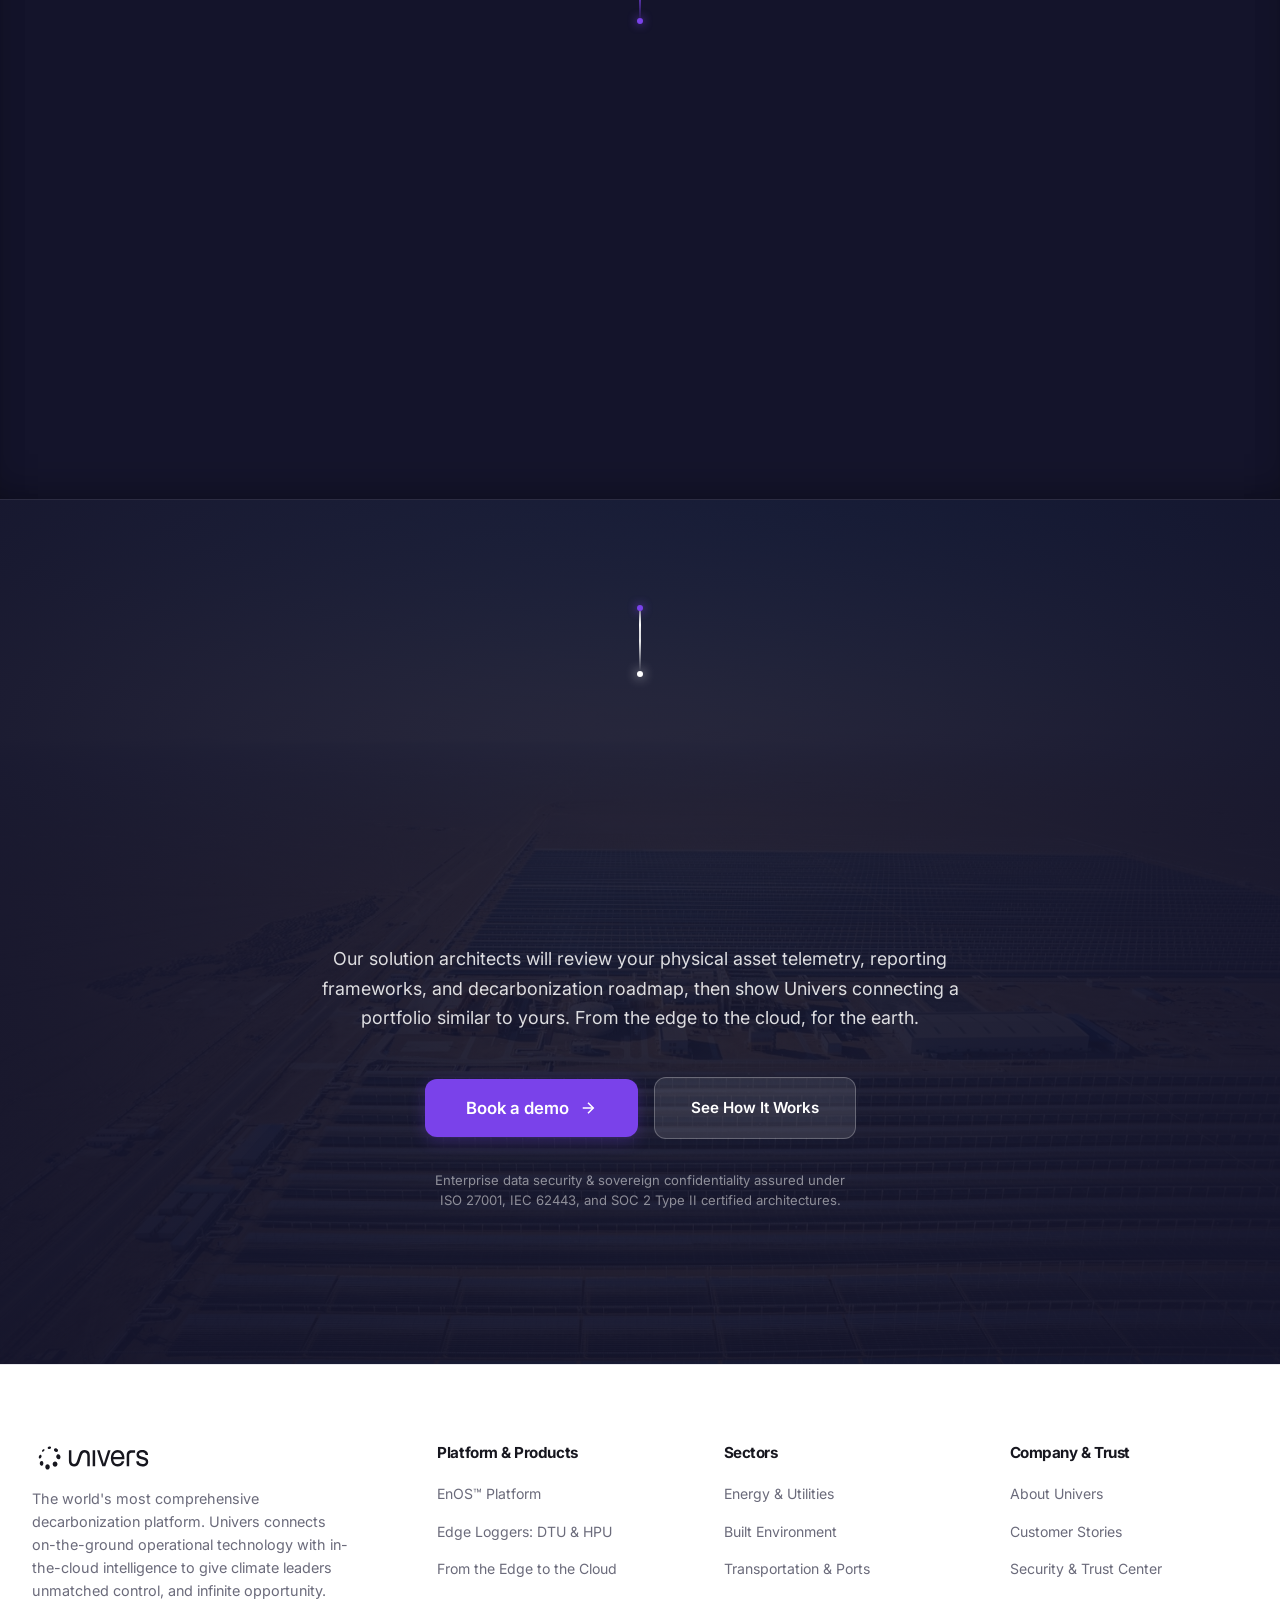
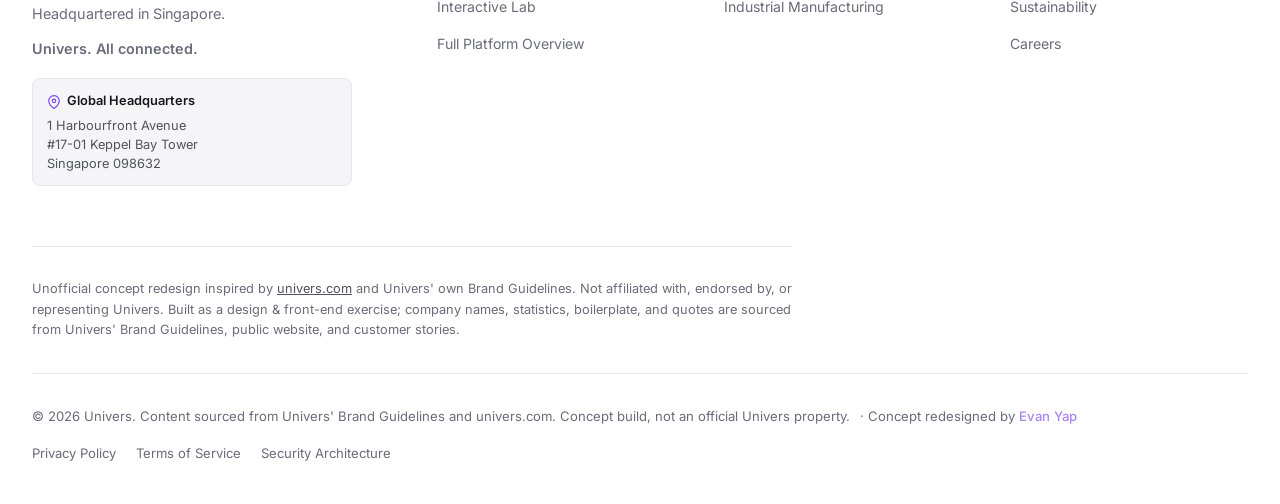
==== commit 1a988cf8: "feat: extend multilingual support to lab.html Adds the language selector to the Interactive Lab page" ====
--- a/index.html
+++ b/index.html
@@ -21,7 +21,7 @@
   <link rel="preconnect" href="https://fonts.gstatic.com" crossorigin>
 
   <!-- Stylesheet -->
-  <link rel="stylesheet" href="index.css?v=flow-v11">
+  <link rel="stylesheet" href="index.css?v=flow-v12">
 </head>
 <body>
   <!-- Interactive Kinetic Background Canvas & Atmospheric Staging -->
@@ -1012,6 +1012,6 @@
   </div>
 
   <!-- Scripts -->
-  <script src="app.js?v=flow-v11"></script>
+  <script src="app.js?v=flow-v12"></script>
 </body>
 </html>
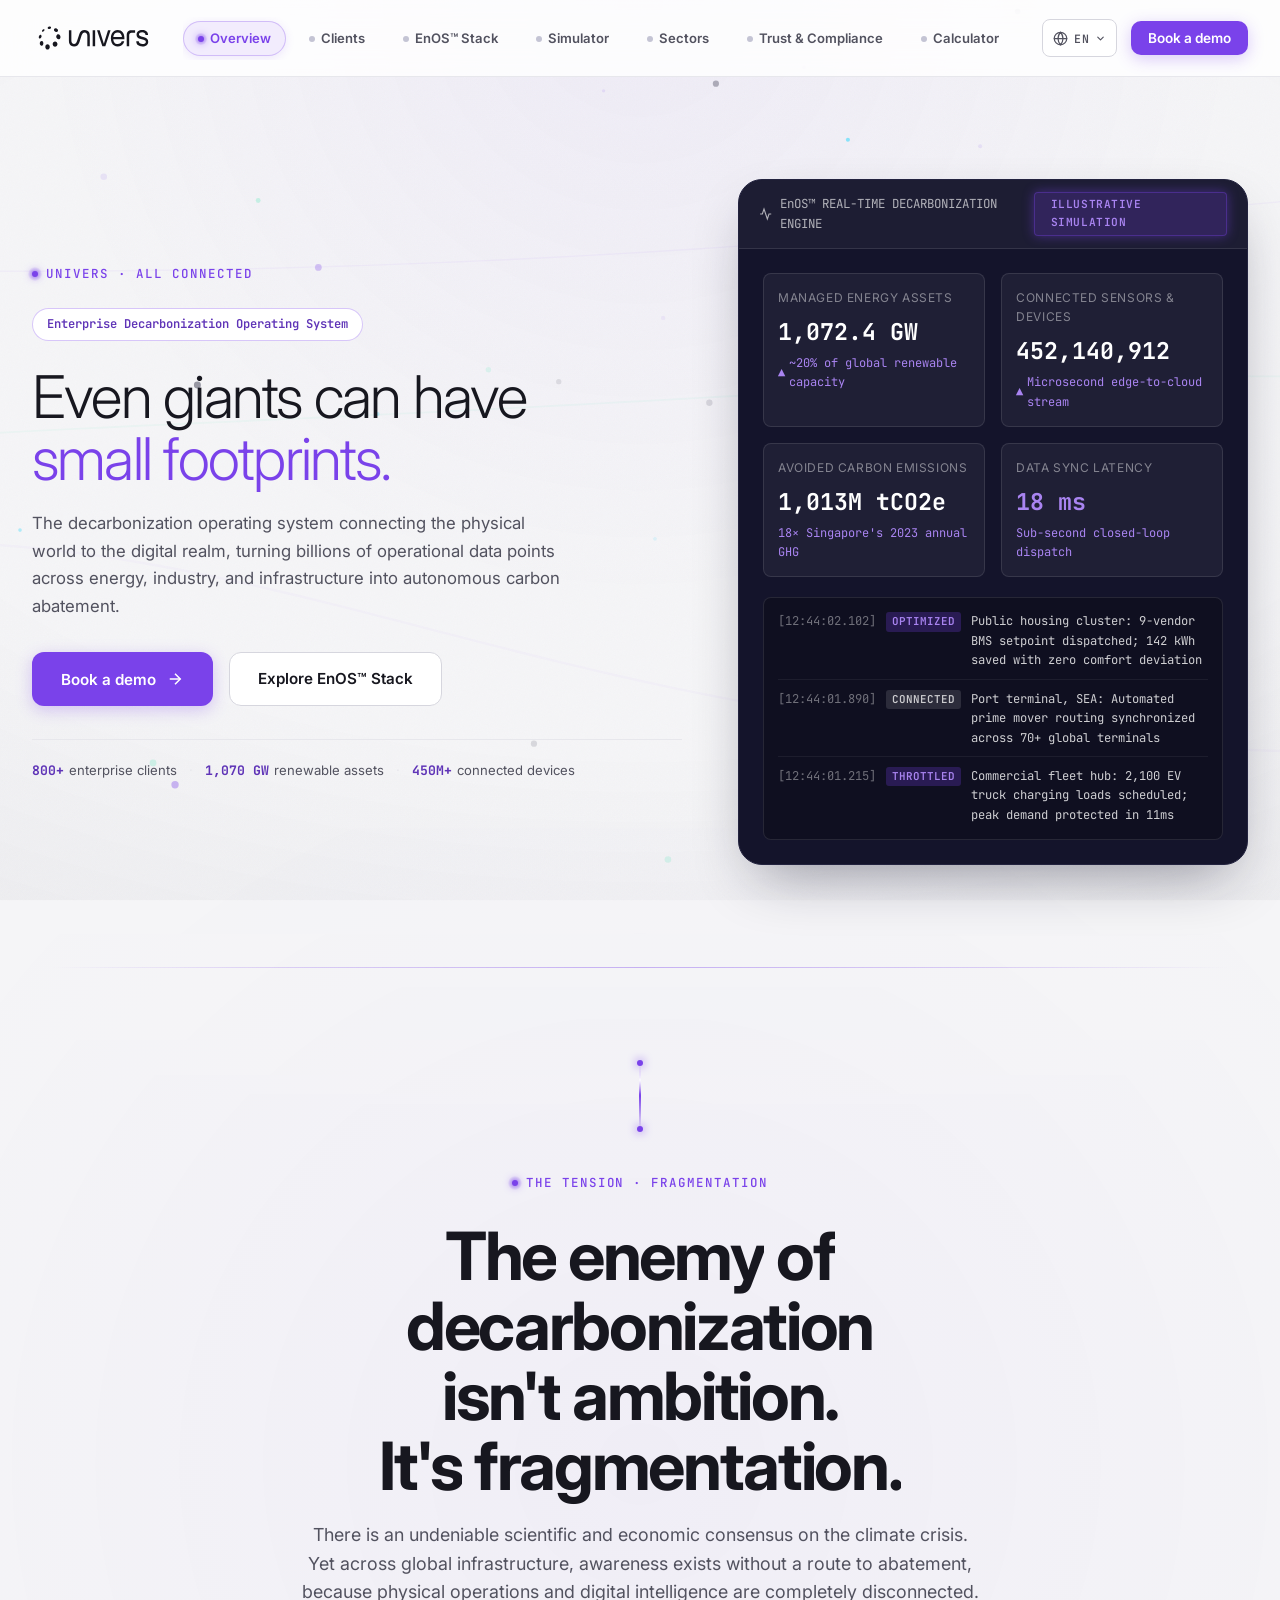
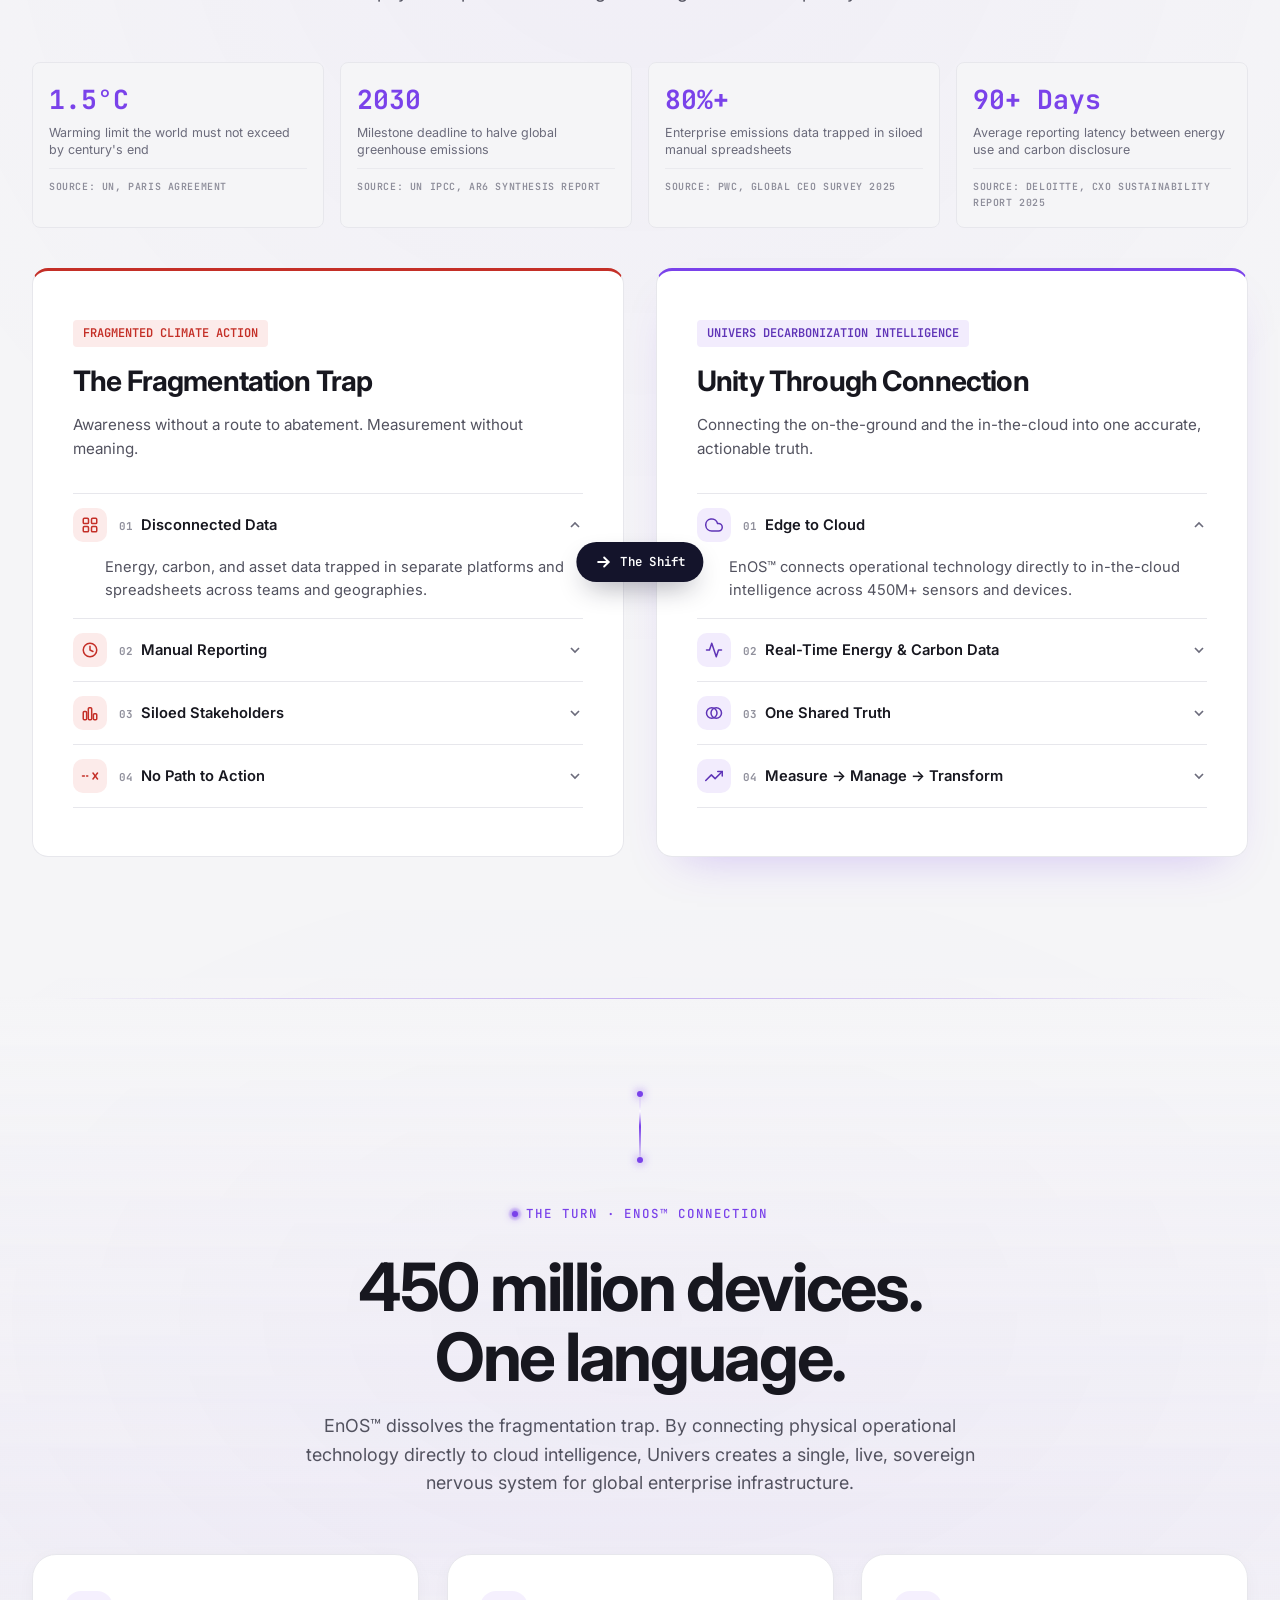
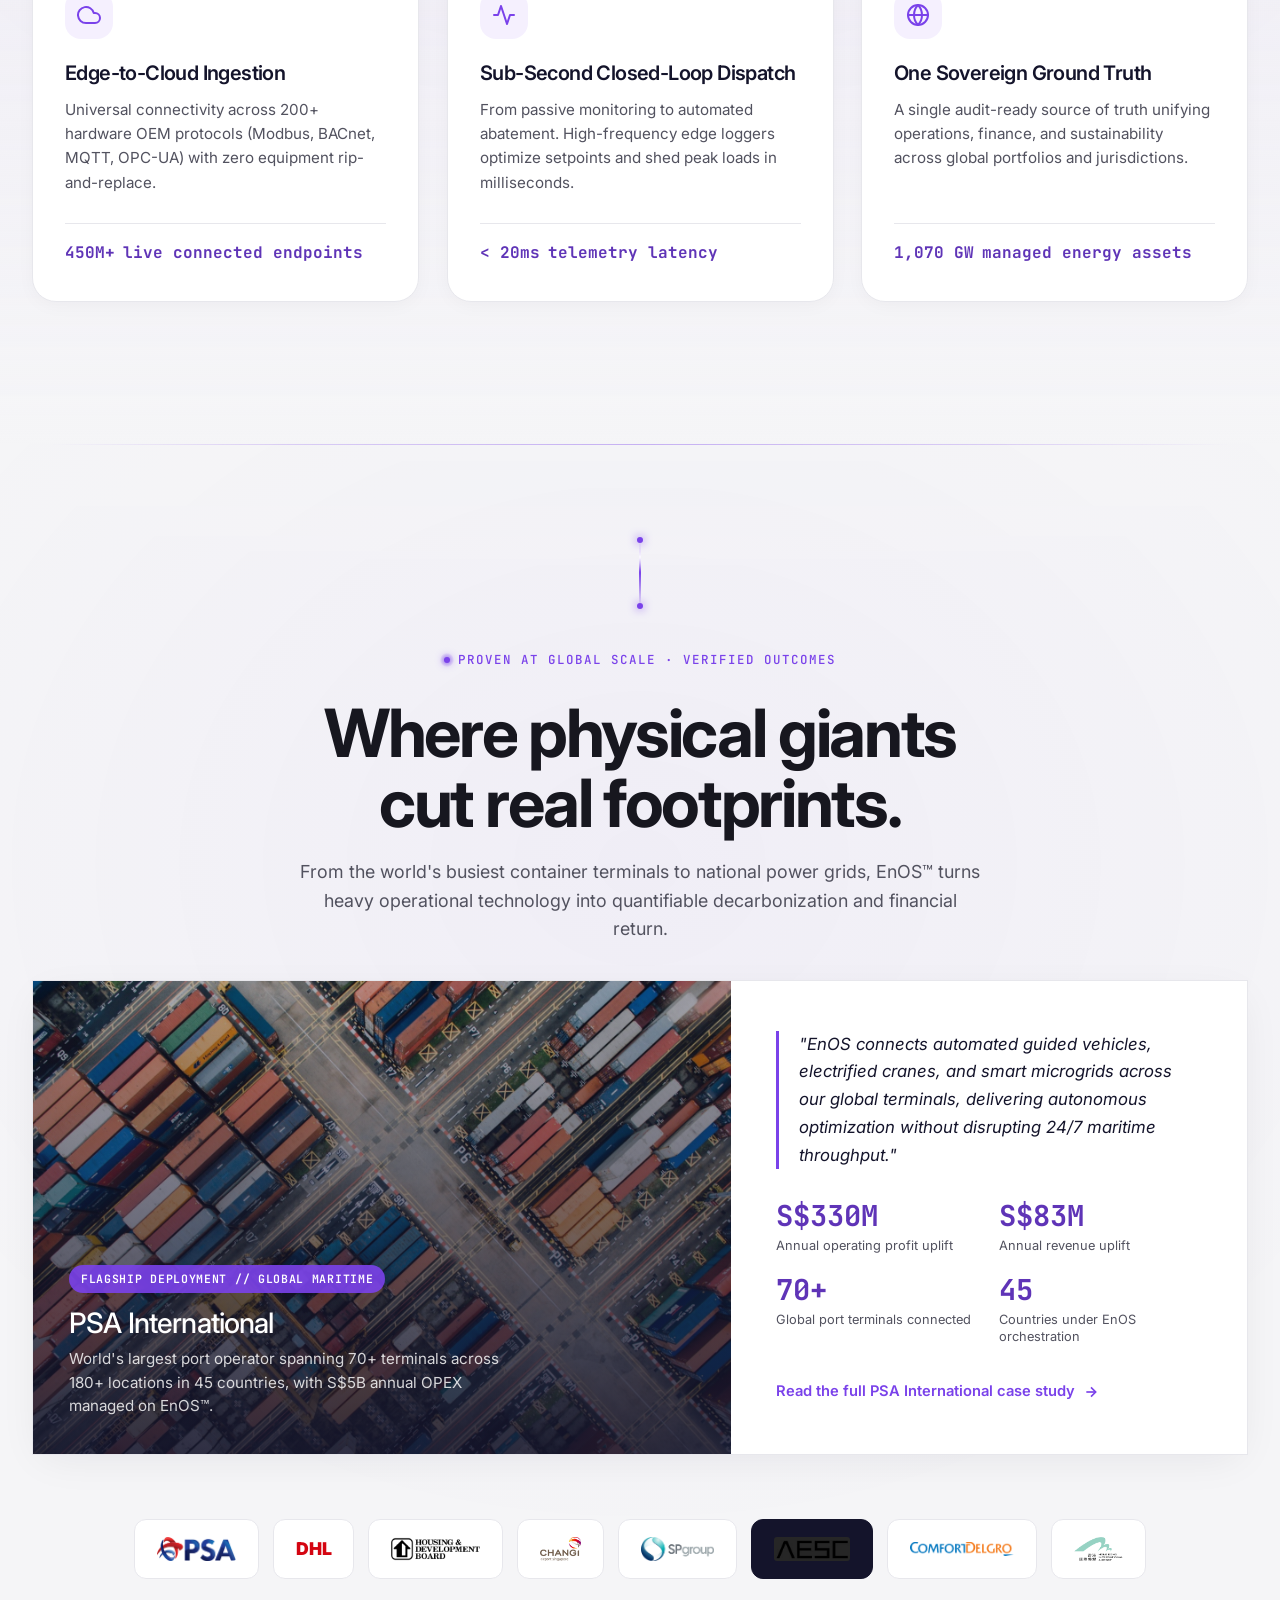
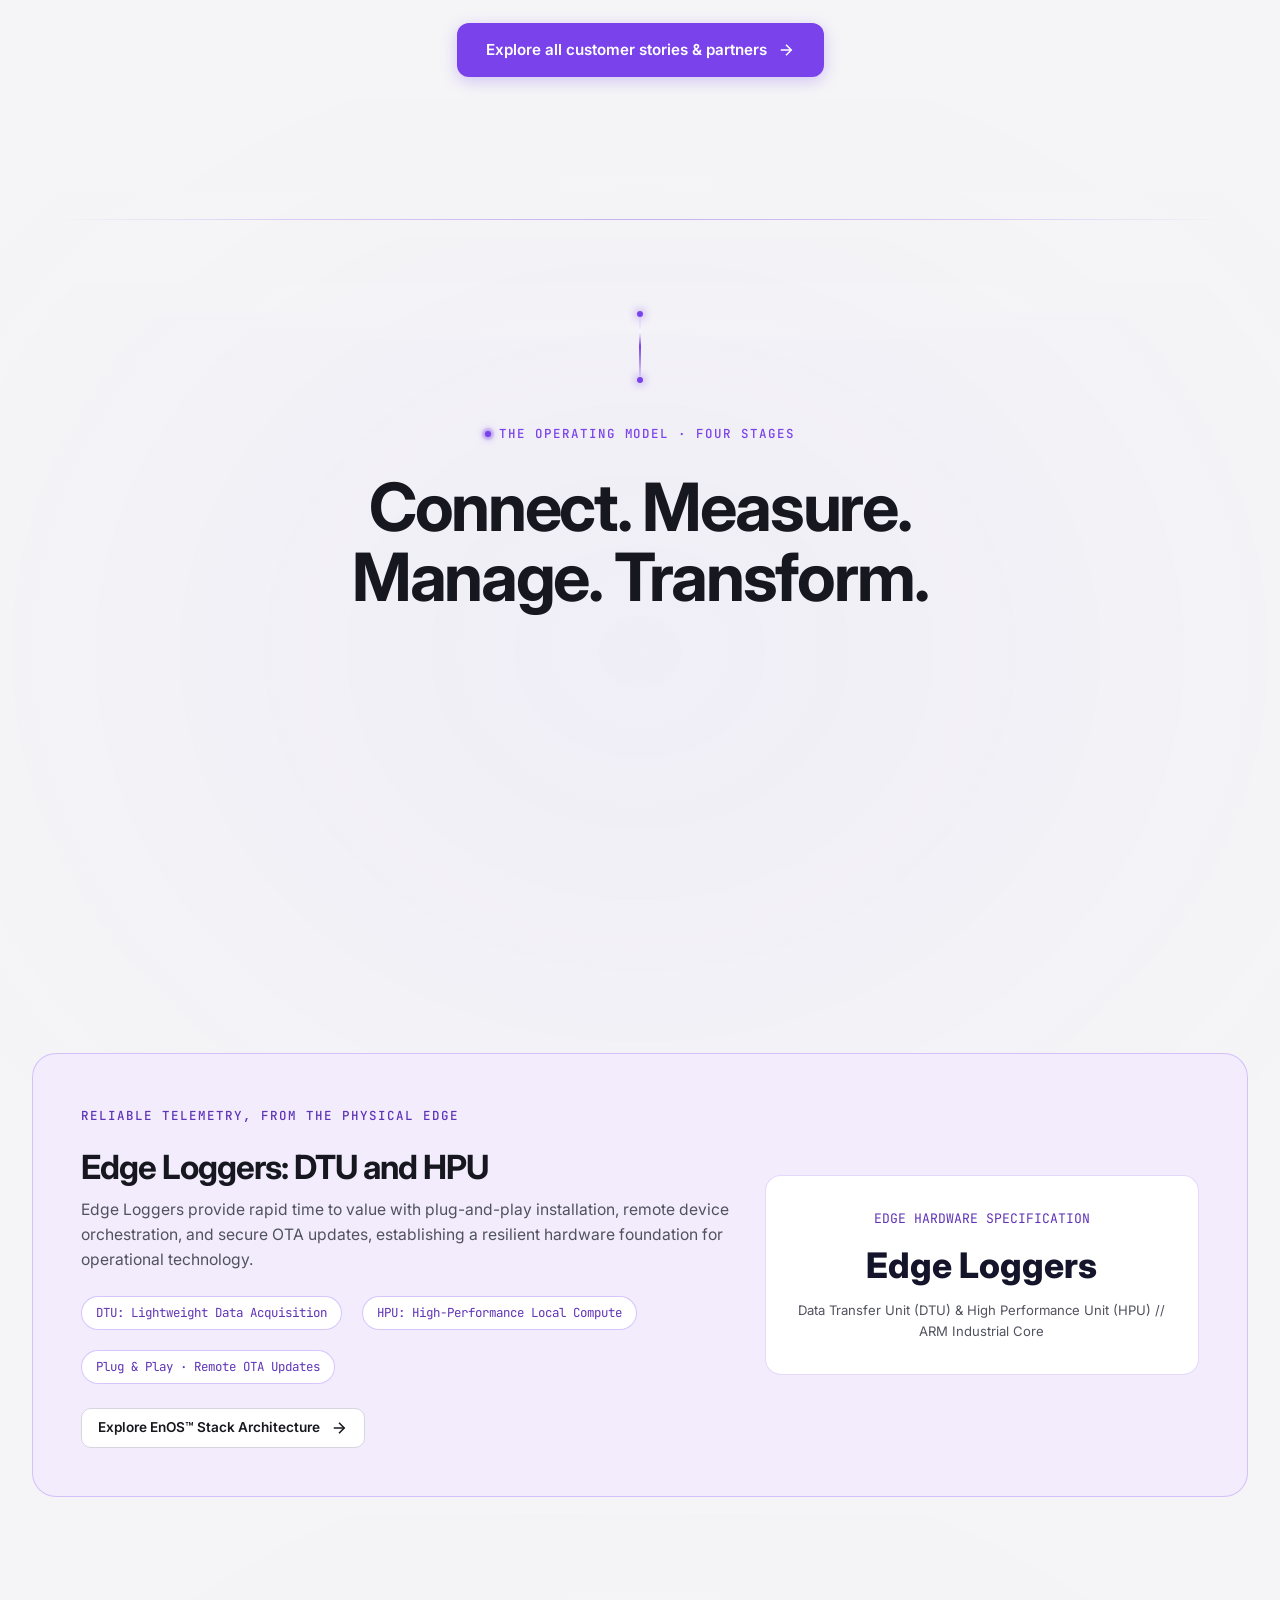
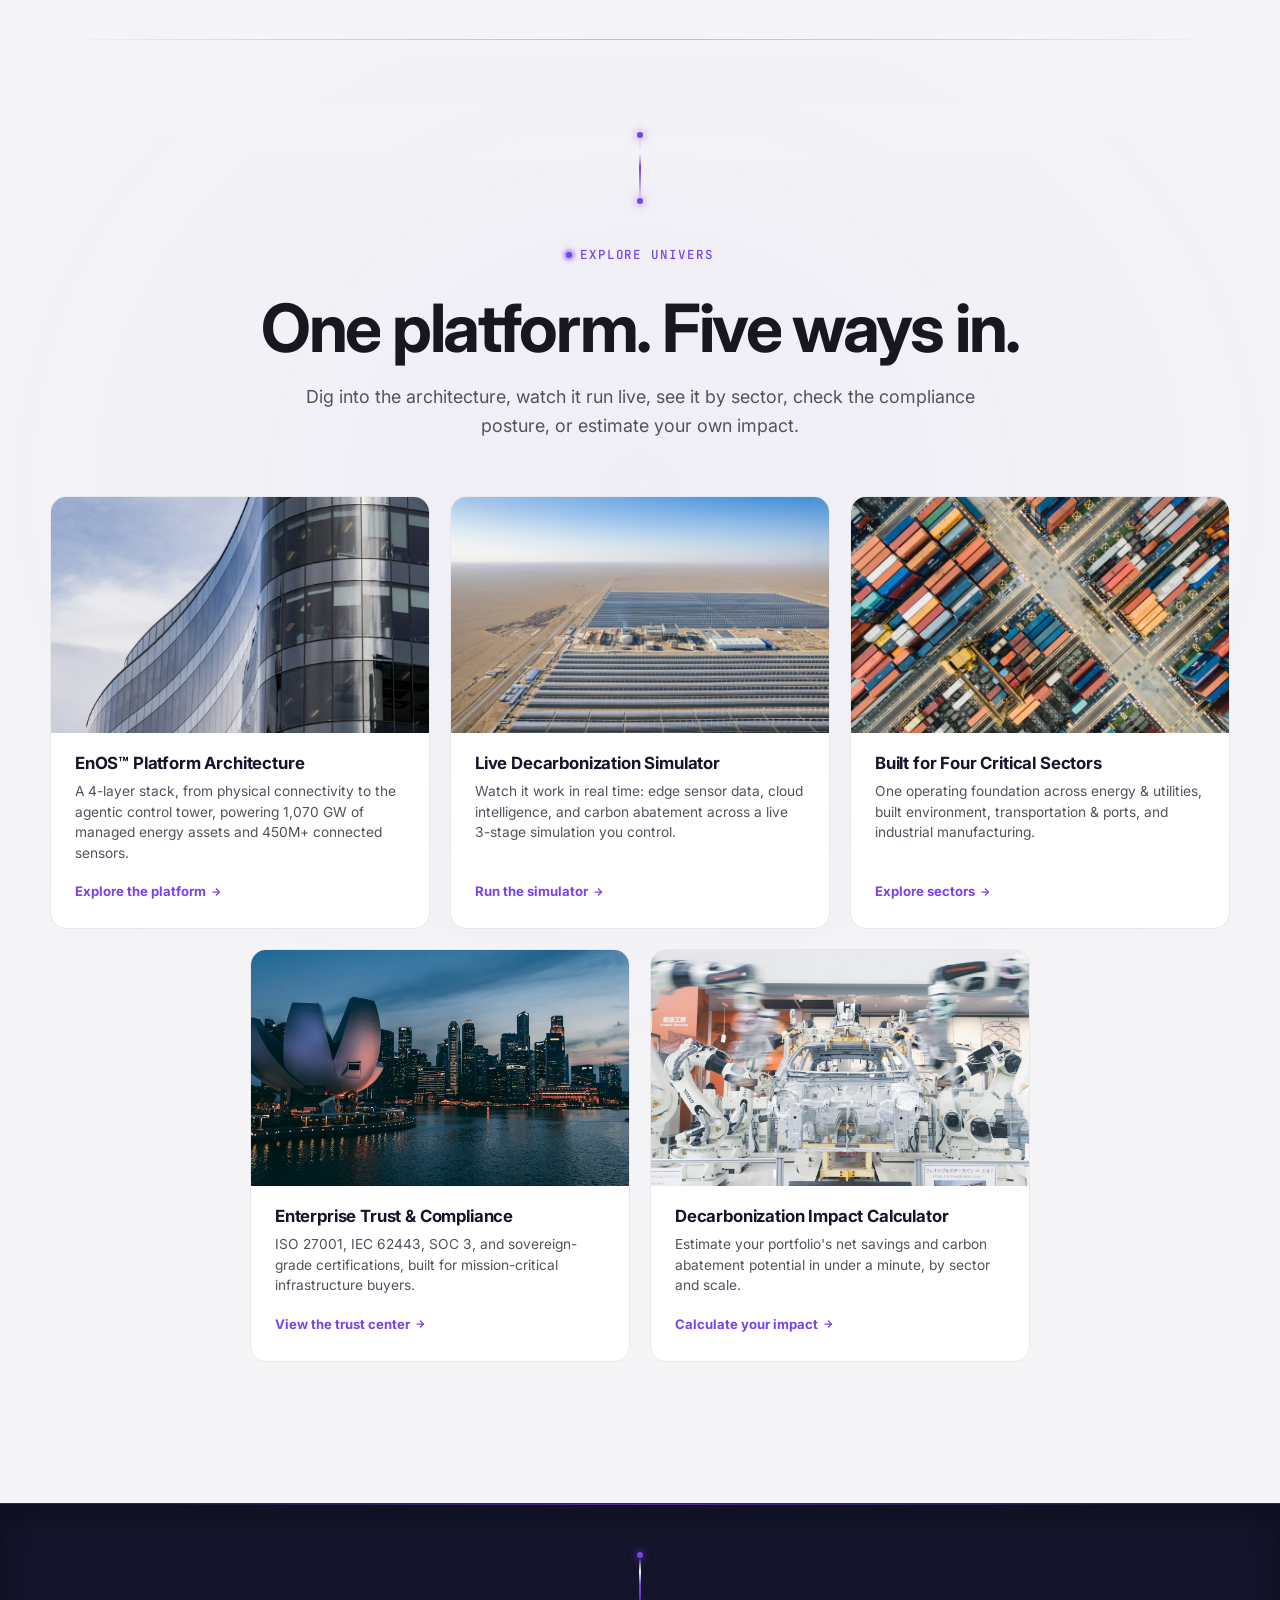
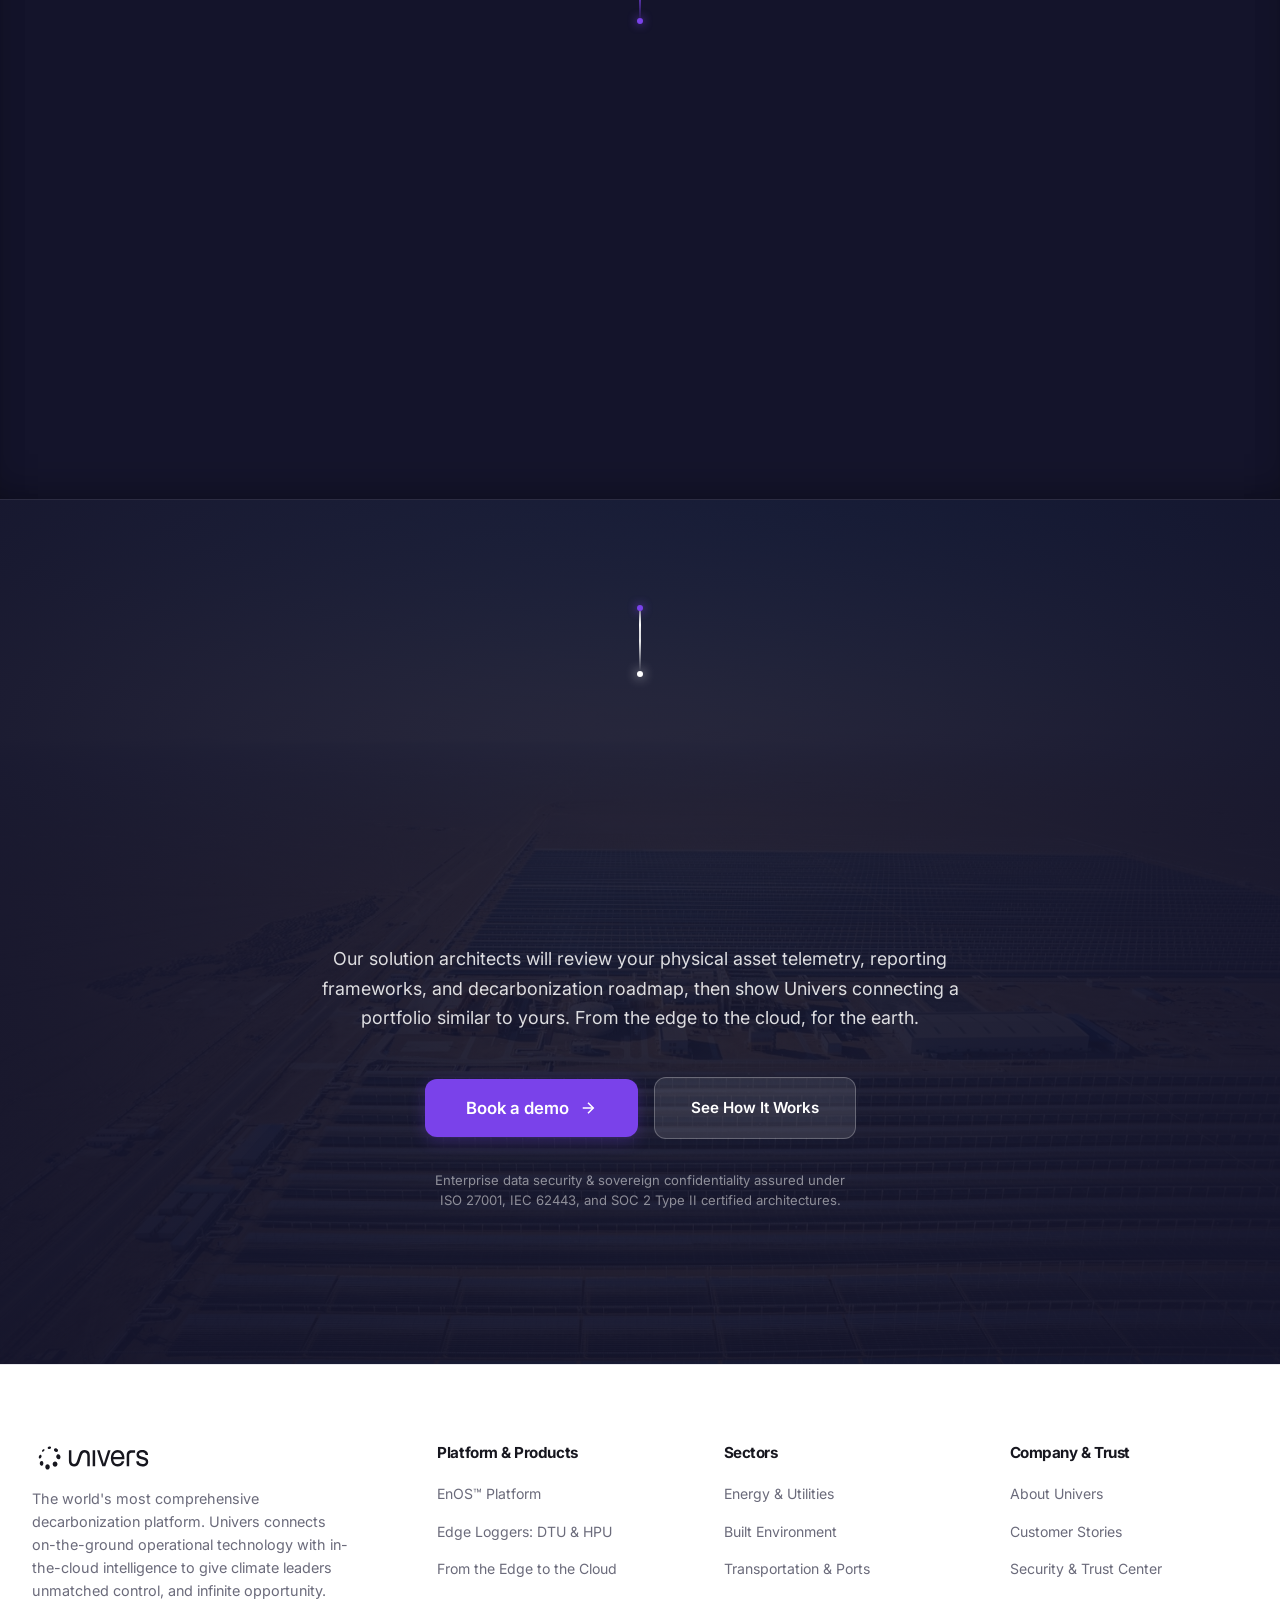
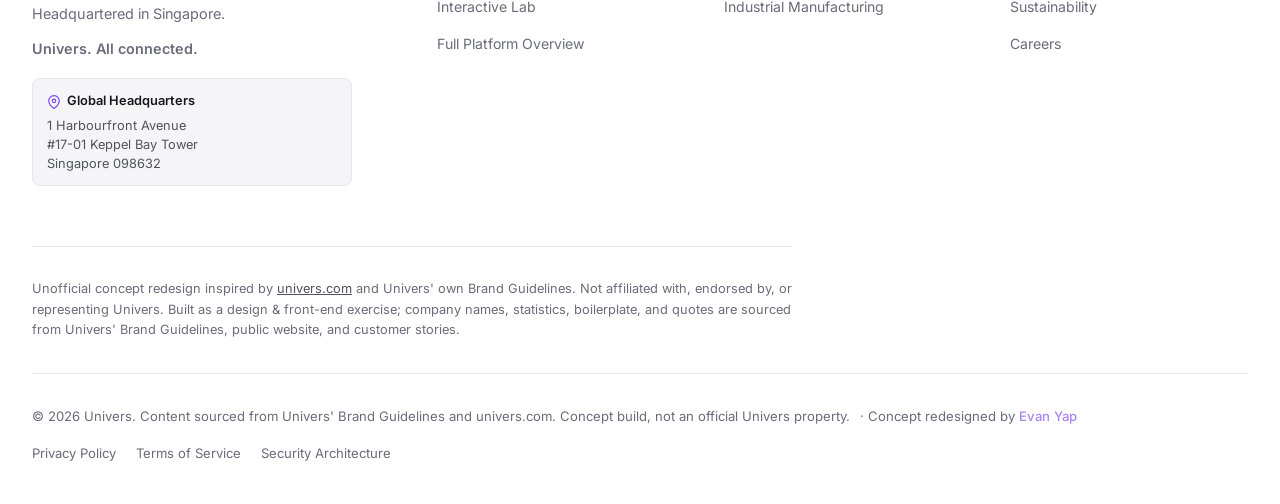
==== commit 82e559db: "feat: extend multilingual support to sustainability.html Adds the language selector to the Sustainab" ====
--- a/index.html
+++ b/index.html
@@ -21,7 +21,7 @@
   <link rel="preconnect" href="https://fonts.gstatic.com" crossorigin>
 
   <!-- Stylesheet -->
-  <link rel="stylesheet" href="index.css?v=flow-v12">
+  <link rel="stylesheet" href="index.css?v=flow-v13">
 </head>
 <body>
   <!-- Interactive Kinetic Background Canvas & Atmospheric Staging -->
@@ -1012,6 +1012,6 @@
   </div>
 
   <!-- Scripts -->
-  <script src="app.js?v=flow-v12"></script>
+  <script src="app.js?v=flow-v13"></script>
 </body>
 </html>
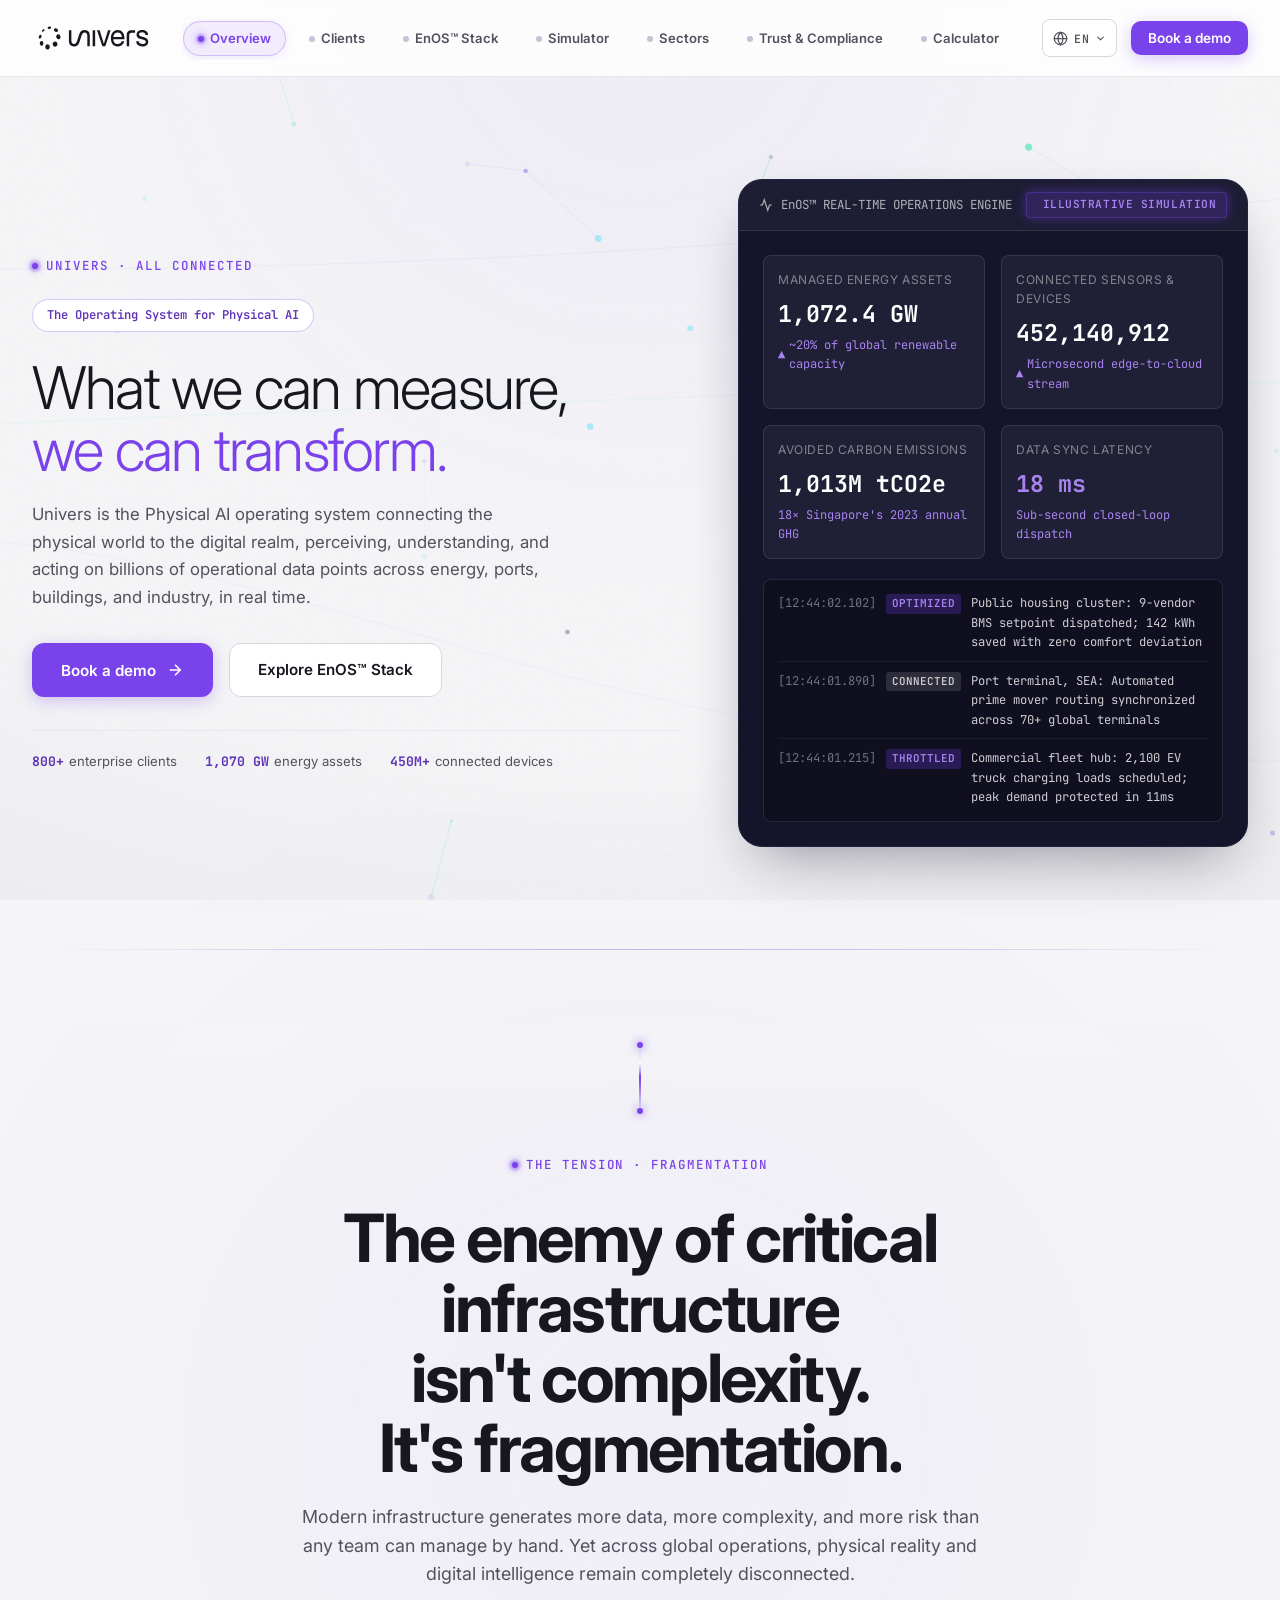
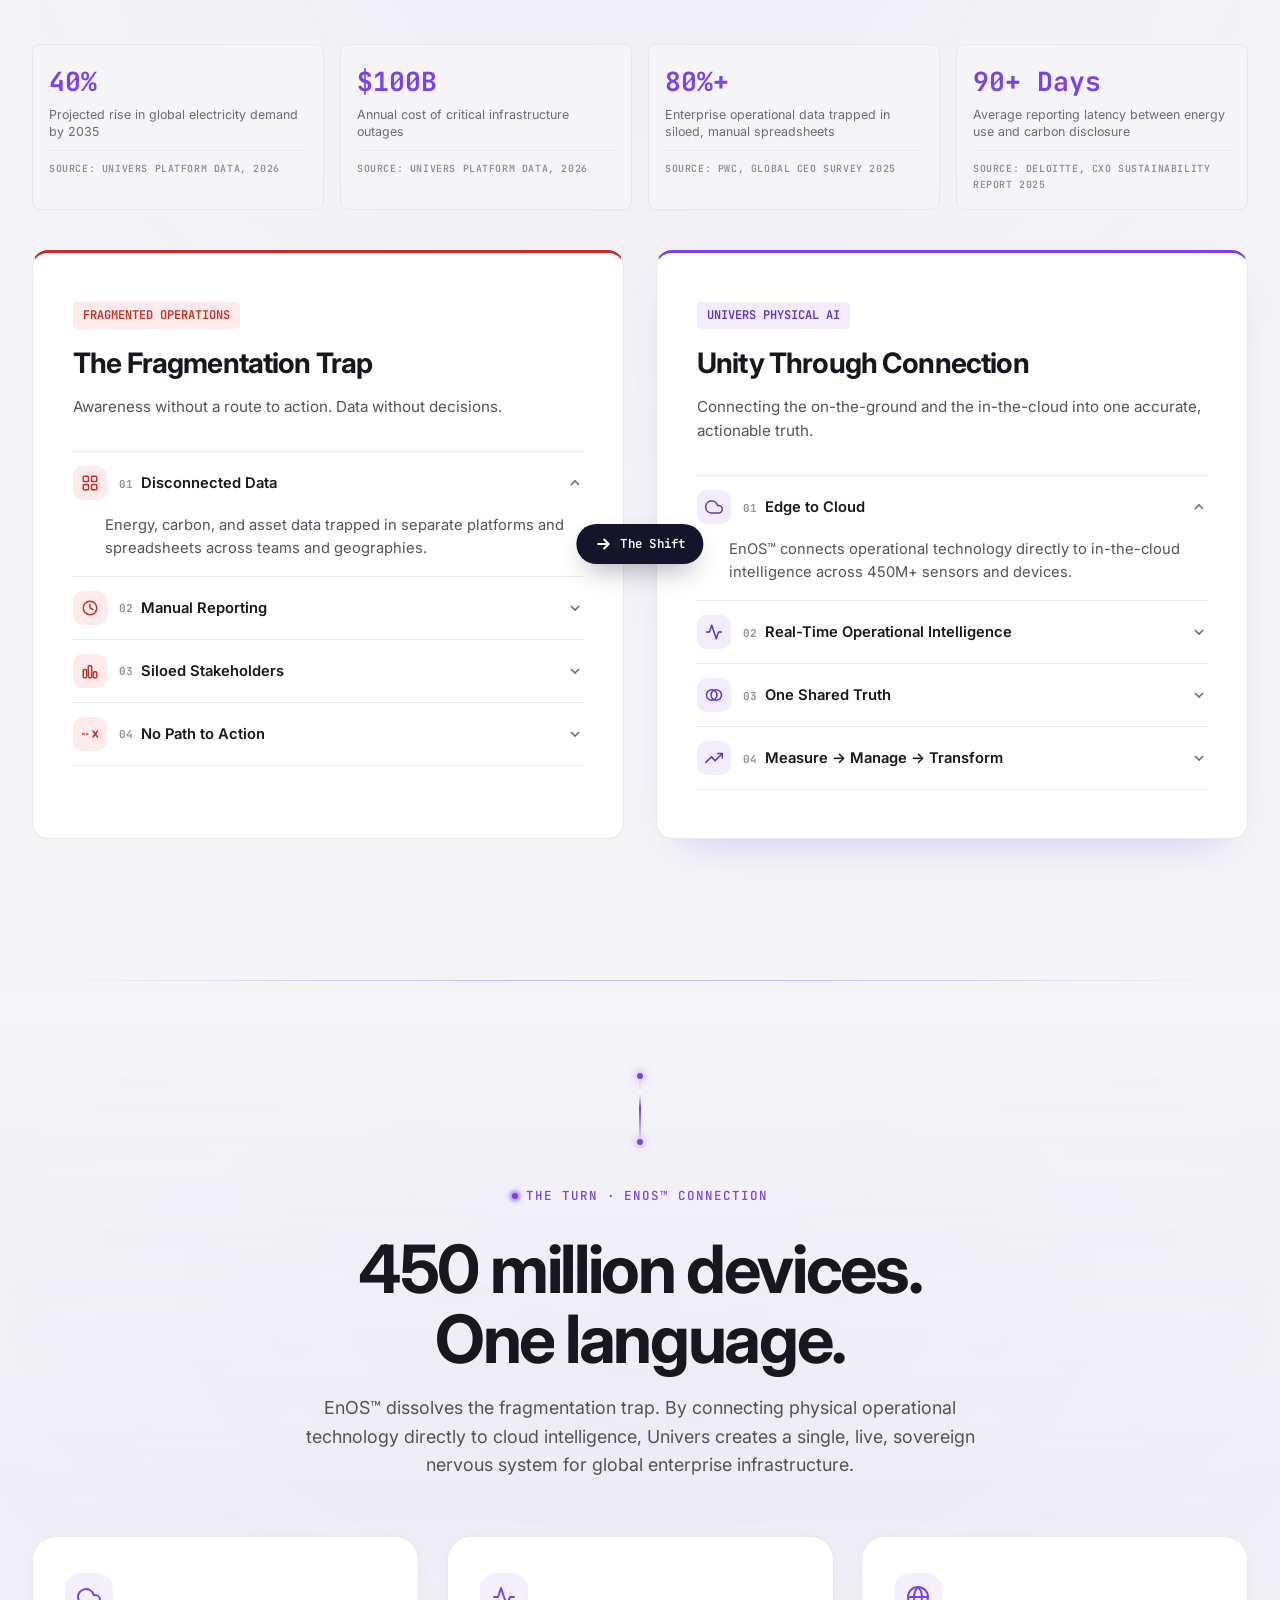
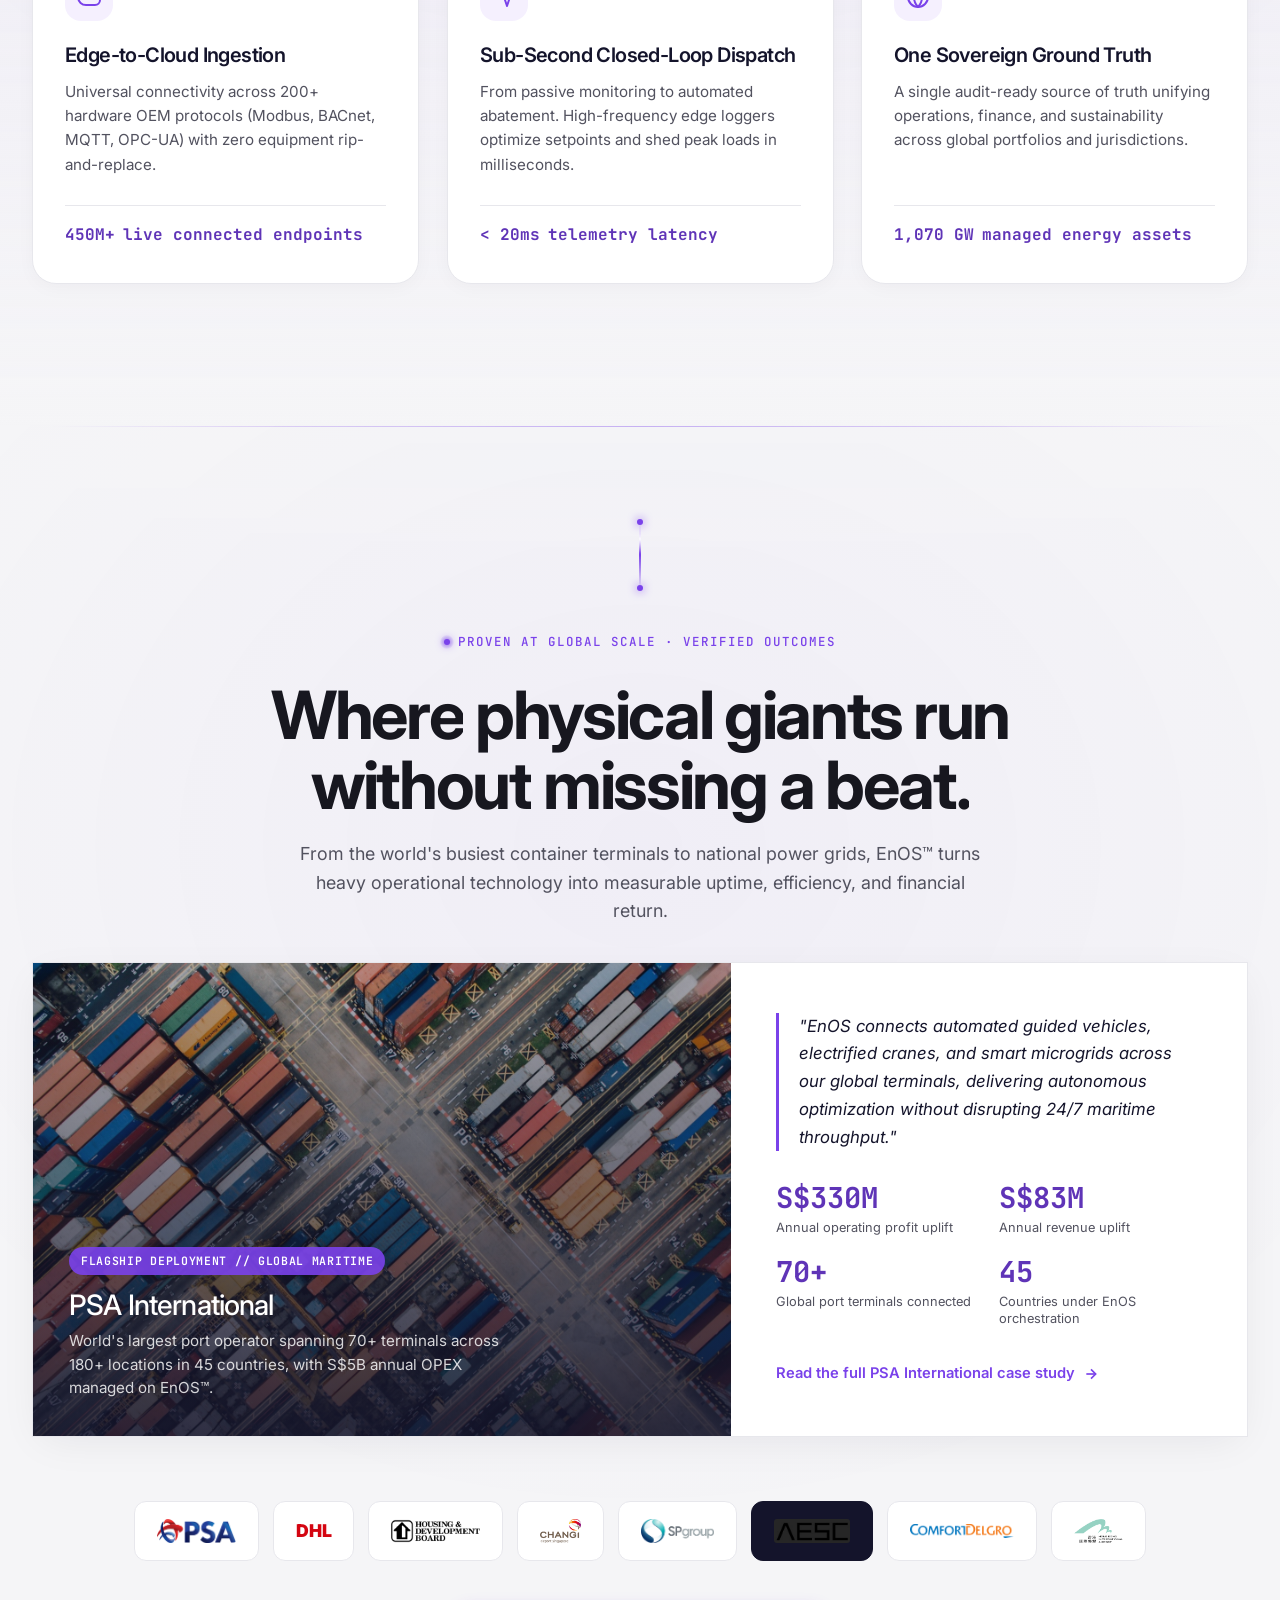
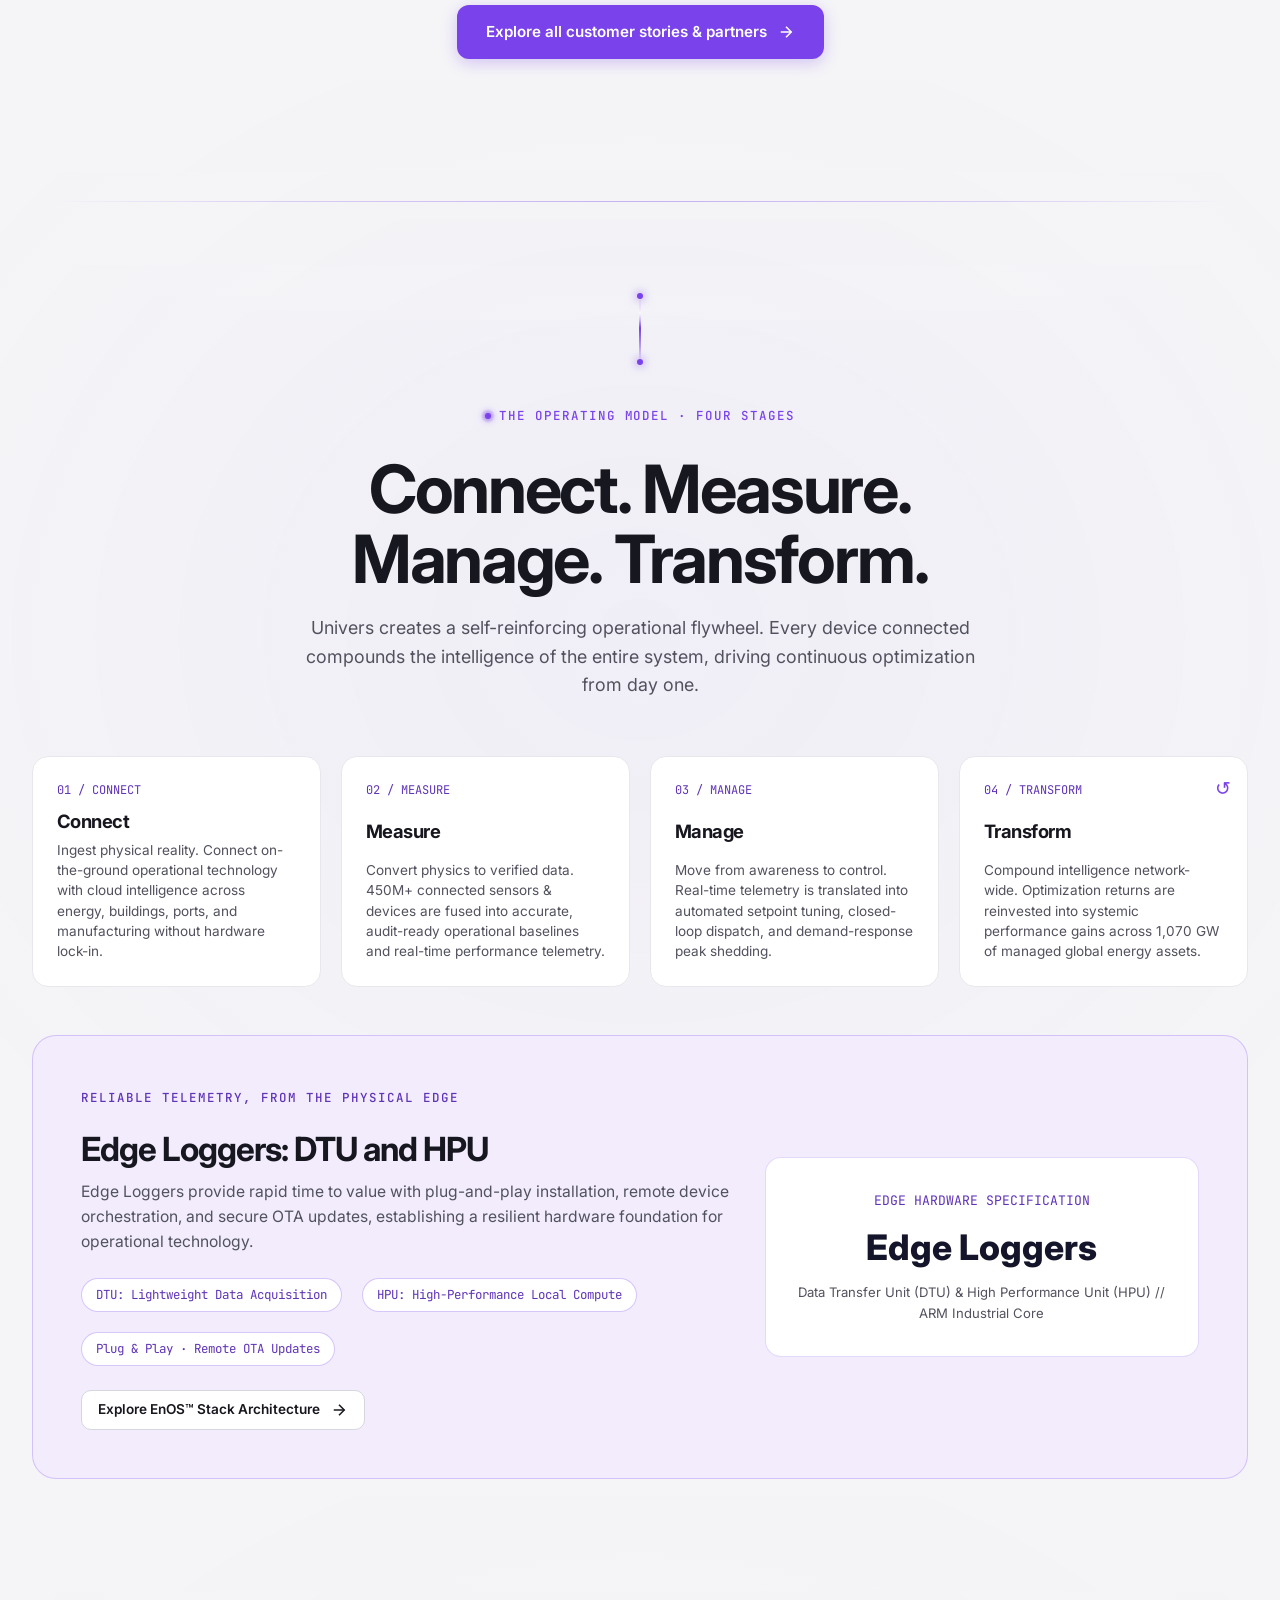
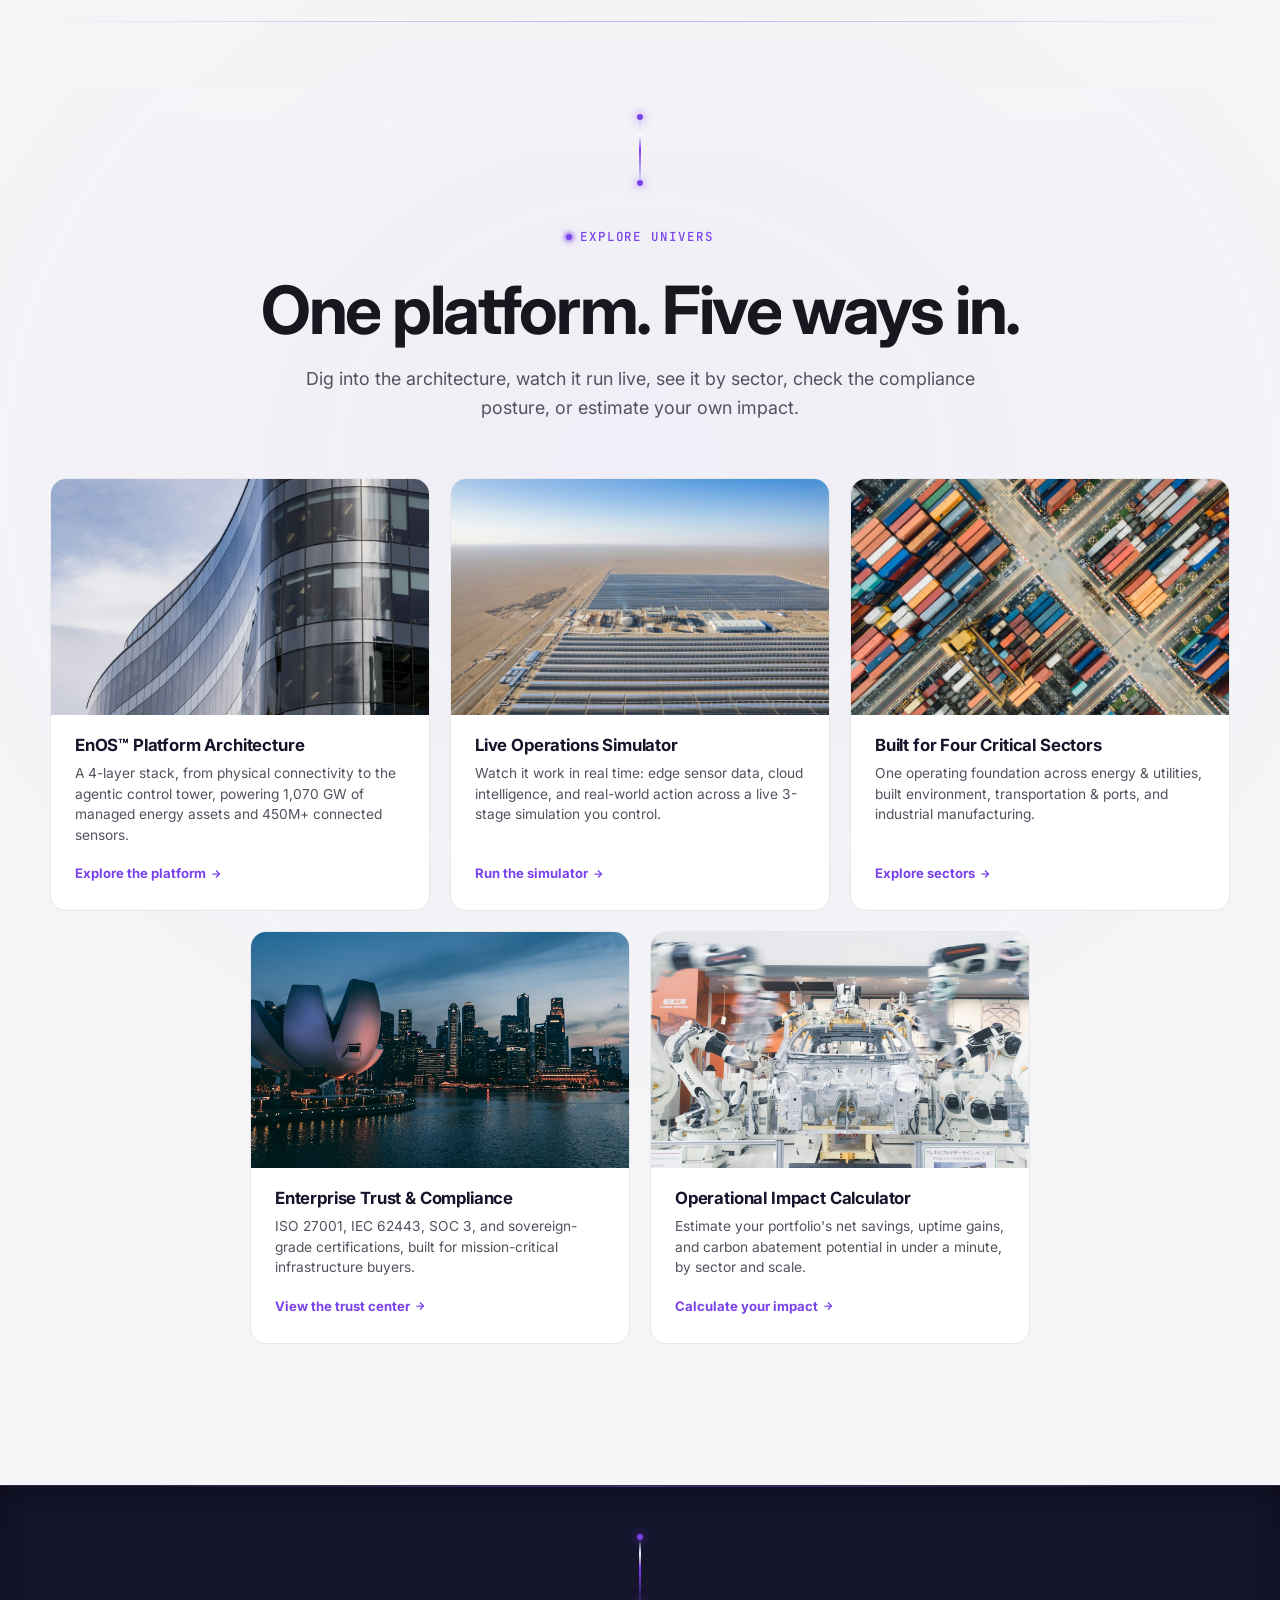
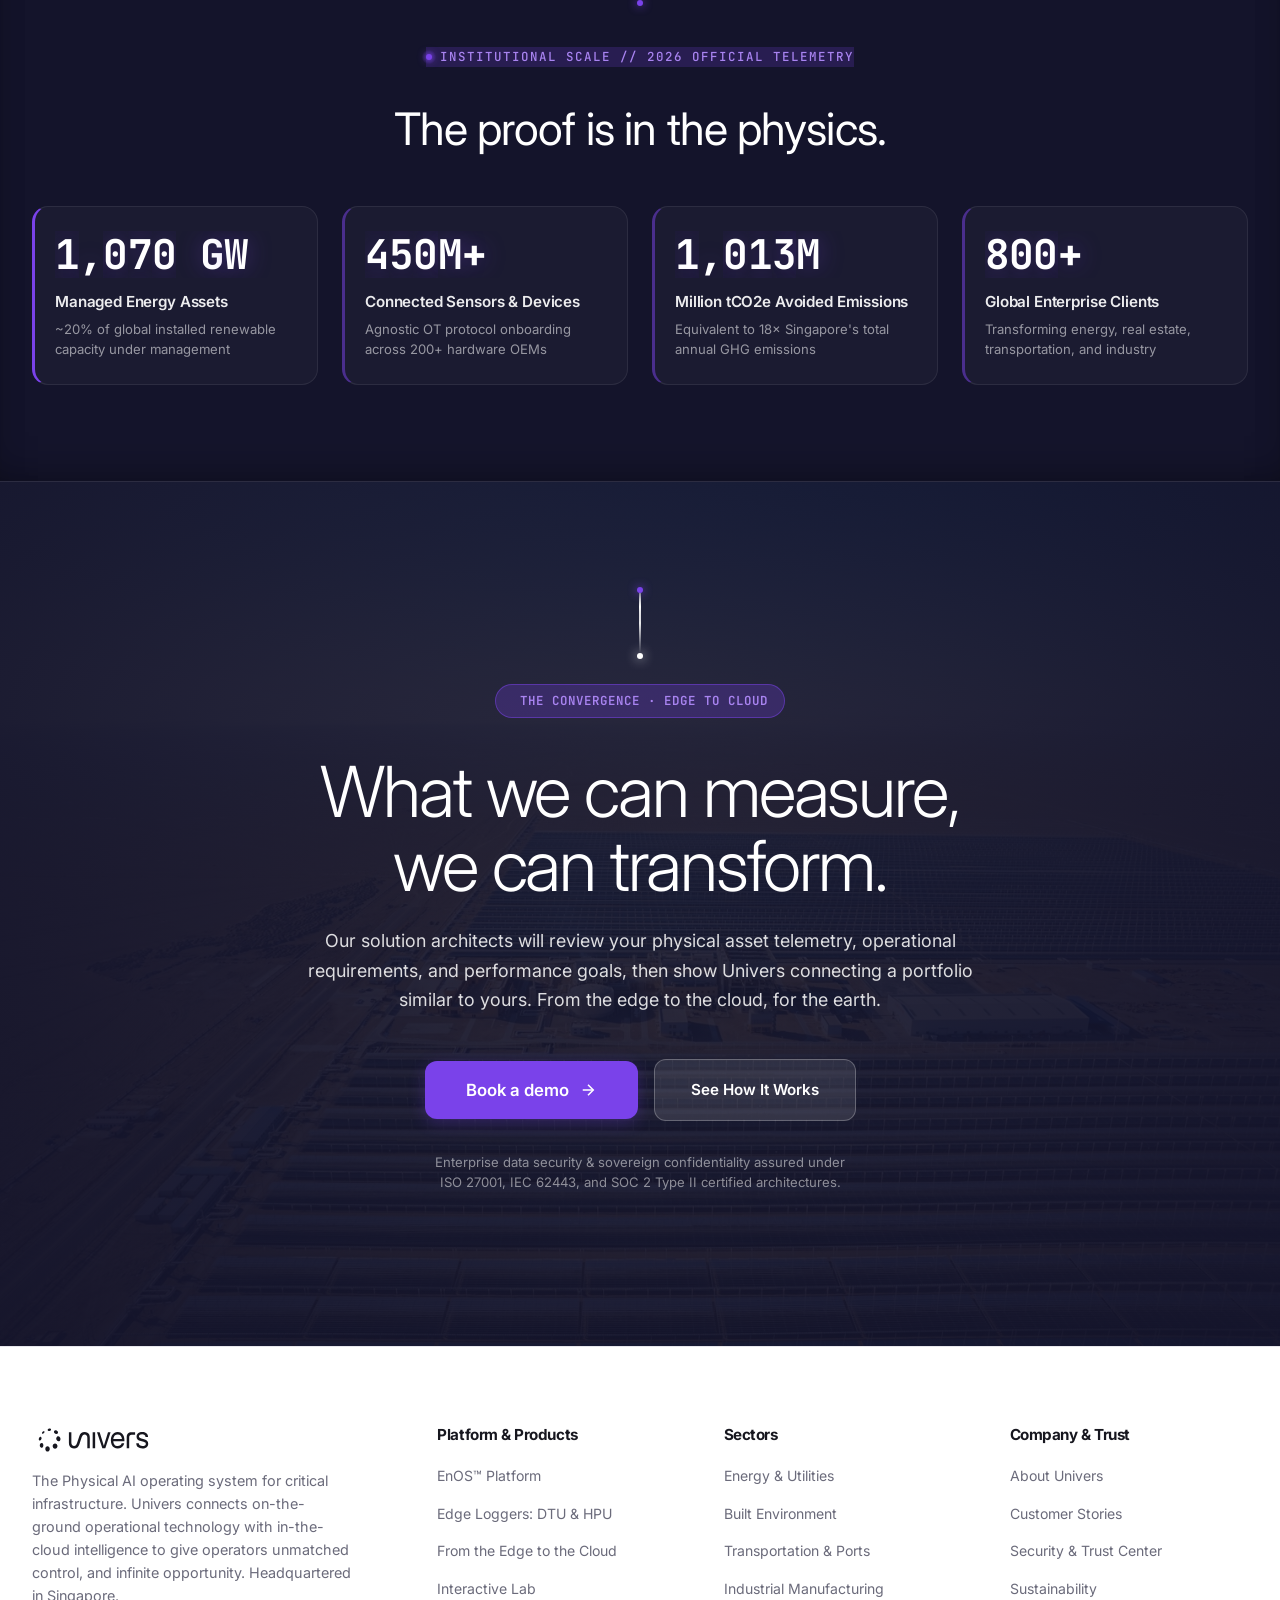
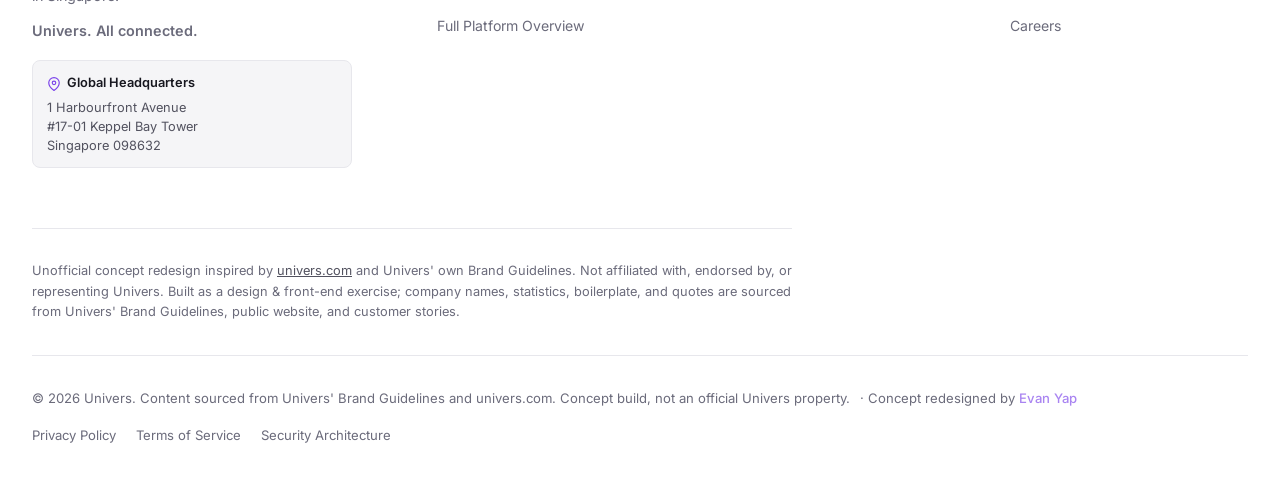
==== commit a71457c9: "content: rename the spine from decarbonization to Physical AI Following a comparison against the liv" ====
--- a/index.html
+++ b/index.html
@@ -4,7 +4,7 @@
   <meta charset="UTF-8">
   <meta name="viewport" content="width=device-width, initial-scale=1.0">
   <title>Univers · All Connected</title>
-  <meta name="description" content="An unofficial concept redesign built from Univers' own Brand Guidelines: the world's most comprehensive decarbonization platform, connecting on-the-ground operational technology with in-the-cloud intelligence. Not affiliated with or endorsed by Univers.">
+  <meta name="description" content="An unofficial concept redesign built from Univers' own Brand Guidelines: the Physical AI operating system for critical infrastructure, connecting on-the-ground operational technology with in-the-cloud intelligence. Not affiliated with or endorsed by Univers.">
   <meta name="robots" content="noindex, nofollow">
 
   <!-- Open Graph -->
@@ -130,7 +130,7 @@
     <!-- ========================================================================
          ACT 1: HIGH-STAKES HERO
          Narrative Purpose: Sharp, bold statement of the real Univers brand idea —
-         Unity through connection. Show live, real-time decarbonization data.
+         Unity through connection. Show live, real-time operational data.
          ======================================================================== -->
     <section class="section hero-section" id="overview">
       <div class="container hero-grid">
@@ -140,15 +140,15 @@
             <span data-i18n="home.hero.eyebrow">UNIVERS · ALL CONNECTED</span>
           </div>
 
-          <div class="hero-category-tag" data-rv="fade" data-i18n="home.hero.categoryTag">Enterprise Decarbonization Operating System</div>
+          <div class="hero-category-tag" data-rv="fade" data-i18n="home.hero.categoryTag">The Operating System for Physical AI</div>
 
           <h1 class="hero-headline">
-            <span class="mask-line"><span class="reveal-inner" data-i18n="home.hero.headline1">Even giants can have</span></span>
-            <span class="mask-line"><span class="reveal-inner text-accent" data-i18n="home.hero.headline2">small footprints.</span></span>
+            <span class="mask-line"><span class="reveal-inner" data-i18n="home.hero.headline1">What we can measure,</span></span>
+            <span class="mask-line"><span class="reveal-inner text-accent" data-i18n="home.hero.headline2">we can transform.</span></span>
           </h1>
 
           <p class="hero-lead" data-rv="up" data-rv-delay="1" data-i18n="home.hero.lead">
-            The decarbonization operating system connecting the physical world to the digital realm, turning billions of operational data points across energy, industry, and infrastructure into autonomous carbon abatement.
+            Univers is the Physical AI operating system connecting the physical world to the digital realm, perceiving, understanding, and acting on billions of operational data points across energy, ports, buildings, and industry, in real time.
           </p>
 
           <div class="hero-cta-group" data-rv="up" data-rv-delay="2">
@@ -167,7 +167,7 @@
           <div class="hero-proof-strip" data-rv="up" data-rv-delay="3">
             <div class="proof-pill"><span class="proof-num">800+</span> <span data-i18n="home.hero.proofClients">enterprise clients</span></div>
             <div class="proof-sep">·</div>
-            <div class="proof-pill"><span class="proof-num">1,070 GW</span> <span data-i18n="home.hero.proofAssets">renewable assets</span></div>
+            <div class="proof-pill"><span class="proof-num">1,070 GW</span> <span data-i18n="home.hero.proofAssets">energy assets</span></div>
             <div class="proof-sep">·</div>
             <div class="proof-pill"><span class="proof-num">450M+</span> <span data-i18n="home.hero.proofDevices">connected devices</span></div>
           </div>
@@ -181,7 +181,7 @@
                 <svg width="14" height="14" viewBox="0 0 24 24" fill="none" stroke="currentColor" stroke-width="2">
                   <polyline points="22 12 18 12 15 21 9 3 6 12 2 12"></polyline>
                 </svg>
-                <span data-i18n="home.hero.consoleTitle">EnOS™ REAL-TIME DECARBONIZATION ENGINE</span>
+                <span data-i18n="home.hero.consoleTitle">EnOS™ REAL-TIME OPERATIONS ENGINE</span>
               </div>
               <span class="status-badge-simulation" title="Illustrative operational data simulation">
                 <span class="pulse-dot"></span> <span data-i18n="home.hero.illustrativeSimulation">ILLUSTRATIVE SIMULATION</span>
@@ -212,7 +212,7 @@
                 </div>
               </div>
 
-              <!-- Stream of real-time decarbonization data events -->
+              <!-- Stream of real-time operational data events -->
               <div class="action-log-stream" id="hero-log-stream" aria-live="polite">
                 <div class="action-log-item">
                   <span class="log-time mono-metric">[12:44:02.102]</span>
@@ -255,27 +255,27 @@
             <span data-i18n="home.shift.eyebrow">The Tension · Fragmentation</span>
           </div>
           <h2 class="section-title word-reveal" data-i18n="home.shift.headline">
-            The enemy of decarbonization isn't ambition. It's fragmentation.
+            The enemy of critical infrastructure isn't complexity. It's fragmentation.
           </h2>
           <p class="section-subtitle" data-rv="fade" data-i18n="home.shift.subtitle">
-            There is an undeniable scientific and economic consensus on the climate crisis. Yet across global infrastructure, awareness exists without a route to abatement, because physical operations and digital intelligence are completely disconnected.
+            Modern infrastructure generates more data, more complexity, and more risk than any team can manage by hand. Yet across global operations, physical reality and digital intelligence remain completely disconnected.
           </p>
         </div>
 
         <div class="market-signal-grid">
           <div class="kpi-box">
-            <div class="kpi-metric mono-metric no-odometer" data-static-metric="true">1.5°C</div>
-            <div class="kpi-label" data-i18n="home.shift.kpi1Label">Warming limit the world must not exceed by century's end</div>
-            <div class="kpi-source" data-i18n="home.shift.kpi1Source">Source: UN, Paris Agreement</div>
+            <div class="kpi-metric mono-metric no-odometer" data-static-metric="true">40%</div>
+            <div class="kpi-label" data-i18n="home.shift.kpi1Label">Projected rise in global electricity demand by 2035</div>
+            <div class="kpi-source" data-i18n="home.shift.kpi1Source">Source: Univers Platform Data, 2026</div>
           </div>
           <div class="kpi-box">
-            <div class="kpi-metric mono-metric no-odometer" data-static-metric="true">2030</div>
-            <div class="kpi-label" data-i18n="home.shift.kpi2Label">Milestone deadline to halve global greenhouse emissions</div>
-            <div class="kpi-source" data-i18n="home.shift.kpi2Source">Source: UN IPCC, AR6 Synthesis Report</div>
+            <div class="kpi-metric mono-metric no-odometer" data-static-metric="true">$100B</div>
+            <div class="kpi-label" data-i18n="home.shift.kpi2Label">Annual cost of critical infrastructure outages</div>
+            <div class="kpi-source" data-i18n="home.shift.kpi2Source">Source: Univers Platform Data, 2026</div>
           </div>
           <div class="kpi-box">
             <div class="kpi-metric mono-metric no-odometer" data-static-metric="true">80%+</div>
-            <div class="kpi-label" data-i18n="home.shift.kpi3Label">Enterprise emissions data trapped in siloed manual spreadsheets</div>
+            <div class="kpi-label" data-i18n="home.shift.kpi3Label">Enterprise operational data trapped in siloed, manual spreadsheets</div>
             <div class="kpi-source" data-i18n="home.shift.kpi3Source">Source: PwC, Global CEO Survey 2025</div>
           </div>
           <div class="kpi-box">
@@ -288,9 +288,9 @@
         <div class="shift-comparison-grid">
           <!-- Fragmented Climate Action -->
           <div class="compare-card compare-legacy">
-            <span class="compare-badge" data-i18n="home.shift.legacyBadge">Fragmented Climate Action</span>
+            <span class="compare-badge" data-i18n="home.shift.legacyBadge">Fragmented Operations</span>
             <h3 class="compare-heading" data-i18n="home.shift.legacyHeading">The Fragmentation Trap</h3>
-            <p class="compare-lead" data-i18n="home.shift.legacyLead">Awareness without a route to abatement. Measurement without meaning.</p>
+            <p class="compare-lead" data-i18n="home.shift.legacyLead">Awareness without a route to action. Data without decisions.</p>
             <ul class="compare-list compare-accordion" data-accordion="legacy">
               <li class="compare-accordion-item open">
                 <button type="button" class="compare-accordion-trigger" aria-expanded="true">
@@ -313,7 +313,7 @@
                   <svg class="accordion-chevron" width="16" height="16" viewBox="0 0 24 24" fill="none" stroke="currentColor" stroke-width="2.5"><polyline points="6 9 12 15 18 9"/></svg>
                 </button>
                 <div class="compare-accordion-body"><div class="compare-accordion-body-inner">
-                  <p data-i18n="home.shift.legacyItem2Body">Weeks spent reconciling Scope 1, 2, and 3 emissions by hand before a single decision can be made.</p>
+                  <p data-i18n="home.shift.legacyItem2Body">Weeks spent reconciling energy, asset, and emissions data by hand before a single decision can be made.</p>
                 </div></div>
               </li>
               <li class="compare-accordion-item">
@@ -350,9 +350,9 @@
             <span data-i18n="home.shift.theShift">The Shift</span>
           </div>
 
-          <!-- Univers Decarbonization Intelligence Card -->
+          <!-- Univers Physical AI Card -->
           <div class="compare-card compare-autonomous">
-            <span class="compare-badge" data-i18n="home.shift.unityBadge">Univers Decarbonization Intelligence</span>
+            <span class="compare-badge" data-i18n="home.shift.unityBadge">Univers Physical AI</span>
             <h3 class="compare-heading" data-i18n="home.shift.unityHeading">Unity Through Connection</h3>
             <p class="compare-lead" data-i18n="home.shift.unityLead">Connecting the on-the-ground and the in-the-cloud into one accurate, actionable truth.</p>
             <ul class="compare-list compare-accordion" data-accordion="autonomous">
@@ -373,11 +373,11 @@
                   <span class="accordion-icon-badge accordion-icon-badge--autonomous">
                     <svg width="18" height="18" viewBox="0 0 24 24" fill="none" stroke="currentColor" stroke-width="2" stroke-linecap="round" stroke-linejoin="round"><polyline points="22 12 18 12 15 21 9 3 6 12 2 12"/></svg>
                   </span>
-                  <span class="compare-accordion-title"><span class="accordion-step-num">02</span><span data-i18n="home.shift.unityItem2Title">Real-Time Energy &amp; Carbon Data</span></span>
+                  <span class="compare-accordion-title"><span class="accordion-step-num">02</span><span data-i18n="home.shift.unityItem2Title">Real-Time Operational Intelligence</span></span>
                   <svg class="accordion-chevron" width="16" height="16" viewBox="0 0 24 24" fill="none" stroke="currentColor" stroke-width="2.5"><polyline points="6 9 12 15 18 9"/></svg>
                 </button>
                 <div class="compare-accordion-body"><div class="compare-accordion-body-inner">
-                  <p data-i18n="home.shift.unityItem2Body">Data-driven monitoring, reporting, and abatement, updated continuously, not once a quarter.</p>
+                  <p data-i18n="home.shift.unityItem2Body">Data-driven monitoring and closed-loop action, updated continuously, not once a quarter.</p>
                 </div></div>
               </li>
               <li class="compare-accordion-item">
@@ -486,10 +486,10 @@
             <span data-i18n="home.clients.eyebrow">Proven At Global Scale · Verified Outcomes</span>
           </div>
           <h2 class="section-title word-reveal" data-i18n="home.clients.headline">
-            Where physical giants cut real footprints.
+            Where physical giants run without missing a beat.
           </h2>
           <p class="section-subtitle" data-rv="fade" data-i18n="home.clients.subtitle">
-            From the world's busiest container terminals to national power grids, EnOS™ turns heavy operational technology into quantifiable decarbonization and financial return.
+            From the world's busiest container terminals to national power grids, EnOS™ turns heavy operational technology into measurable uptime, efficiency, and financial return.
           </p>
         </div>
 
@@ -589,7 +589,7 @@
           <div class="flywheel-card" data-rv="up" data-rv-delay="2">
             <span class="flywheel-step-tag" data-i18n="home.flywheel.tag2">02 / MEASURE</span>
             <h4 data-i18n="home.flywheel.title2">Measure</h4>
-            <p data-i18n="home.flywheel.body2">Convert physics to verified data. 450M+ connected sensors &amp; devices are fused into accurate, audit-ready energy baselines and real-time carbon telemetry.</p>
+            <p data-i18n="home.flywheel.body2">Convert physics to verified data. 450M+ connected sensors &amp; devices are fused into accurate, audit-ready operational baselines and real-time performance telemetry.</p>
           </div>
           <div class="flywheel-card" data-rv="up" data-rv-delay="3">
             <span class="flywheel-step-tag" data-i18n="home.flywheel.tag3">03 / MANAGE</span>
@@ -599,7 +599,7 @@
           <div class="flywheel-card" data-rv="up" data-rv-delay="4">
             <span class="flywheel-step-tag" data-i18n="home.flywheel.tag4">04 / TRANSFORM</span>
             <h4 data-i18n="home.flywheel.title4">Transform</h4>
-            <p data-i18n="home.flywheel.body4">Compound intelligence network-wide. Optimization returns are reinvested into systemic decarbonization across 1,070 GW of managed global energy assets.</p>
+            <p data-i18n="home.flywheel.body4">Compound intelligence network-wide. Optimization returns are reinvested into systemic performance gains across 1,070 GW of managed global energy assets.</p>
           </div>
         </div>
 
@@ -675,11 +675,11 @@
 
           <a href="simulator.html" class="explore-teaser-card" data-rv="up" data-rv-delay="2">
             <div class="explore-teaser-photo">
-              <img src="assets/photos/energy-solar-aerial.jpg" alt="Live Decarbonization Simulator" loading="lazy">
+              <img src="assets/photos/energy-solar-aerial.jpg" alt="Live Operations Simulator" loading="lazy">
             </div>
             <div class="explore-teaser-body">
-              <h3 data-i18n="home.explore.card2Title">Live Decarbonization Simulator</h3>
-              <p data-i18n="home.explore.card2Body">Watch it work in real time: edge sensor data, cloud intelligence, and carbon abatement across a live 3-stage simulation you control.</p>
+              <h3 data-i18n="home.explore.card2Title">Live Operations Simulator</h3>
+              <p data-i18n="home.explore.card2Body">Watch it work in real time: edge sensor data, cloud intelligence, and real-world action across a live 3-stage simulation you control.</p>
               <span class="explore-teaser-link"><span data-i18n="home.explore.card2Link">Run the simulator</span> <svg width="12" height="12" viewBox="0 0 24 24" fill="none" stroke="currentColor" stroke-width="2.5"><line x1="5" y1="12" x2="19" y2="12"></line><polyline points="12 5 19 12 12 19"></polyline></svg></span>
             </div>
           </a>
@@ -708,11 +708,11 @@
 
           <a href="calculator.html" class="explore-teaser-card" data-rv="up" data-rv-delay="4">
             <div class="explore-teaser-photo">
-              <img src="assets/photos/manufacturing-line.jpg" alt="Decarbonization Impact Calculator" loading="lazy">
+              <img src="assets/photos/manufacturing-line.jpg" alt="Operational Impact Calculator" loading="lazy">
             </div>
             <div class="explore-teaser-body">
-              <h3 data-i18n="home.explore.card5Title">Decarbonization Impact Calculator</h3>
-              <p data-i18n="home.explore.card5Body">Estimate your portfolio's net savings and carbon abatement potential in under a minute, by sector and scale.</p>
+              <h3 data-i18n="home.explore.card5Title">Operational Impact Calculator</h3>
+              <p data-i18n="home.explore.card5Body">Estimate your portfolio's net savings, uptime gains, and carbon abatement potential in under a minute, by sector and scale.</p>
               <span class="explore-teaser-link"><span data-i18n="home.explore.card5Link">Calculate your impact</span> <svg width="12" height="12" viewBox="0 0 24 24" fill="none" stroke="currentColor" stroke-width="2.5"><line x1="5" y1="12" x2="19" y2="12"></line><polyline points="12 5 19 12 12 19"></polyline></svg></span>
             </div>
           </a>
@@ -786,11 +786,11 @@
           <span data-i18n="home.closing.eyebrow">THE CONVERGENCE · EDGE TO CLOUD</span>
         </div>
         <h2 class="closing-headline">
-          <span class="mask-line"><span class="reveal-inner" data-i18n="home.hero.headline1">Even giants can have</span></span>
-          <span class="mask-line"><span class="reveal-inner" data-i18n="home.hero.headline2">small footprints.</span></span>
+          <span class="mask-line"><span class="reveal-inner" data-i18n="home.hero.headline1">What we can measure,</span></span>
+          <span class="mask-line"><span class="reveal-inner" data-i18n="home.hero.headline2">we can transform.</span></span>
         </h2>
         <p class="closing-lead" data-rv="up" data-rv-delay="1" data-i18n="home.closing.lead">
-          Our solution architects will review your physical asset telemetry, reporting frameworks, and decarbonization roadmap, then show Univers connecting a portfolio similar to yours. From the edge to the cloud, for the earth.
+          Our solution architects will review your physical asset telemetry, operational requirements, and performance goals, then show Univers connecting a portfolio similar to yours. From the edge to the cloud, for the earth.
         </p>
         <div class="closing-cta-wrap" data-rv="up" data-rv-delay="2">
           <button type="button" class="btn btn-primary" id="final-cta-demo" data-open-demo style="padding: 18px 40px; font-size: 1.05rem;">
@@ -820,7 +820,7 @@
             <svg class="brand-logo-mark" aria-hidden="true" viewBox="-52961 -11737 961733 203620" xmlns="http://www.w3.org/2000/svg"><path d="M395026,47802 C398186,54628 399765,62939 399765,72764 L399765,154112 L380343,154112 L380343,73010 C380343,64853 378459,58532 374691,54046 C370923,49392 365810,47052 359329,47052 C353607,47052 348868,48797 345101,52288 C341485,55778 338396,61440 335834,69261 L318436,122662 C314820,133805 309625,142207 302851,147869 C296077,153531 287337,156349 276654,156349 C267926,156349 260472,154604 254295,151114 C248269,147623 243682,142465 240512,135641 C237505,128815 235995,120503 235995,110678 L235995,29343 L255418,29343 L255418,110446 C255418,118602 257302,125001 261069,129655 C264837,134140 269950,136390 276432,136390 C282153,136390 286821,134645 290437,131154 C294204,127664 297364,122003 299926,114182 L317313,60781 C320929,49637 326124,41235 332898,35574 C339672,29911 348412,27094 359094,27094 C367823,27094 375206,28839 381232,32329 C387409,35819 391997,40976 395015,47802 L395026,47802 Z M422183,154112 L441606,154112 L441606,29343 L422183,29343 L422183,154126 L422183,154112 Z M509726,134154 L476976,29343 L456196,29343 L497990,154126 L521250,154126 L562587,29343 L542264,29343 L509737,134154 L509726,134154 Z M656834,44312 C666169,55623 670836,71600 670836,92232 L670617,99226 L583425,99226 C584035,109877 587264,118939 593141,126423 C599008,133908 607447,137657 618430,137657 C626412,137657 633031,135822 638308,132163 C643585,128337 647271,123101 649376,116444 L669265,116444 C668055,122933 665340,129254 661130,135407 C657073,141560 651338,146641 643966,150636 C636737,154462 628231,156375 618449,156375 C608057,156375 598789,153803 590655,148645 C582530,143487 576129,136080 571457,126437 C566940,116625 564682,105145 564682,91999 C564682,78853 567011,66714 571681,57057 C576348,47247 582749,39839 590883,34850 C599008,29691 608266,27119 618658,27119 C634765,27119 647500,32859 656834,44338 L656834,44312 Z M651643,81490 C650738,70670 647347,62190 641471,56036 C635594,49716 628078,46549 618877,46549 C608638,46549 600665,49547 594941,55532 C589216,61349 585378,70011 583416,81490 L651643,81490 Z M698316,39813 C691982,46639 688819,56373 688819,69015 L688819,154112 L708250,154112 L708250,69273 C708250,62952 709755,58131 712765,54795 C715918,51305 720366,49560 726091,49560 L754542,49560 L754542,29343 L725414,29343 C713813,29343 704783,32833 698297,39827 L698316,39813 Z M849782,97713 C844963,92219 836762,87734 825170,84243 L803034,77753 C796699,75918 792118,73760 789251,71265 C786384,68769 784955,65602 784955,61776 C784955,56618 787146,52624 791508,49793 C796023,46962 802272,45553 810254,45553 C818226,45553 823950,47389 828313,51047 C832828,54537 835466,59695 836228,66521 L855878,66521 C855574,54705 851211,45229 842772,38068 C834495,30751 823731,27094 810473,27094 C797214,27094 785850,30416 777726,37073 C769744,43562 765753,52456 765753,63780 C765753,72596 768382,79757 773659,85238 C779078,90732 787736,95050 799633,98217 L820636,103957 C826970,105792 831485,107950 834190,110446 C836904,112941 838257,116263 838257,120425 C838257,125919 835933,130237 831266,133404 C826598,136403 820121,137889 811844,137889 C803557,137889 797242,135977 791966,132150 C786851,128156 783898,122416 783155,114931 L763505,114931 C763953,128246 768248,138471 776373,145632 C784660,152782 796404,156362 811616,156362 C825932,156362 837066,153117 845048,146628 C853183,140139 857250,131154 857250,119676 C857250,110356 854773,103038 849801,97713 L849782,97713 Z M30782,24779 C25634,29032 23399,35328 25775,38831 C28149,42347 34257,41753 39393,37500 C44542,33247 46776,26951 44402,23448 C42026,19932 35919,20526 30782,24779 Z M24218,113704 C16531,112604 9324,119973 8119,130185 C6913,140397 12167,149562 19866,150674 C27553,151773 34760,144405 35965,134193 C37170,123980 31917,114815 24218,113704 Z M19913,84838 C23645,77275 22721,68783 17854,65848 C12986,62927 6024,66676 2292,74224 C-1440,81787 -516,90280 4351,93214 C9218,96136 16180,92387 19913,84838 Z M130388,41235 C138835,45087 147751,42644 150325,35781 C152888,28929 148125,20242 139677,16390 C131230,12538 122314,14981 119741,21845 C117177,28696 121940,37384 130388,41235 Z M68762,139557 C59097,139557 51258,148826 51258,160266 C51258,171706 59097,180975 68762,180975 C78426,180975 86265,171706 86265,160266 C86265,148826 78426,139557 68762,139557 Z M82065,180 C74729,1188 69253,6190 69838,11322 C70423,16454 76847,19790 84183,18781 C91519,17760 96995,12770 96410,7638 C95824,2507 89401,-829 82065,180 Z M166776,70670 C161112,61556 150583,58686 143246,64245 C135910,69804 134564,81709 140215,90810 C145879,99924 156409,102793 163745,97235 C171081,91676 172427,79771 166776,70670 Z M127684,116857 C117201,116857 108707,126242 108707,137825 C108707,149407 117201,158792 127684,158792 C138169,158792 146663,149395 146663,137825 C146663,126256 138169,116857 127684,116857 Z" fill="currentColor" fill-rule="evenodd"/></svg>
           </a>
           <p data-i18n="footer.blurb">
-            The world's most comprehensive decarbonization platform. Univers connects on-the-ground operational technology with in-the-cloud intelligence to give climate leaders unmatched control, and infinite opportunity. Headquartered in Singapore.
+            The Physical AI operating system for critical infrastructure. Univers connects on-the-ground operational technology with in-the-cloud intelligence to give operators unmatched control, and infinite opportunity. Headquartered in Singapore.
           </p>
           <p style="margin-top: 0.75rem; font-weight: 600;" data-i18n="footer.tagline">Univers. All connected.</p>
 
@@ -912,7 +912,7 @@
             <span class="pulse-dot"></span>
             <span data-i18n="demoModal.badge">ENTERPRISE PLATFORM DEMO</span>
           </div>
-          <h2 id="demo-modal-title" class="modal-title" data-i18n="demoModal.title">Schedule Decarbonization Assessment</h2>
+          <h2 id="demo-modal-title" class="modal-title" data-i18n="demoModal.title">Schedule a Platform Assessment</h2>
           <p class="modal-subtitle" data-i18n="demoModal.subtitle">
             Experience Univers live. Our solution architects will review your energy asset telemetry and show how EnOS connects your portfolio from the edge to the cloud.
           </p>
@@ -940,7 +940,7 @@
           </div>
 
           <div class="form-group">
-            <label for="demo-inquiry" class="form-label" data-i18n-html="demoModal.labelInquiry">Inquiry &amp; Decarbonization Scope <span class="required-star">*</span></label>
+            <label for="demo-inquiry" class="form-label" data-i18n-html="demoModal.labelInquiry">Inquiry &amp; Project Scope <span class="required-star">*</span></label>
             <textarea id="demo-inquiry" class="form-textarea" rows="3" placeholder="Tell us about your assets (e.g. renewable fleet, real estate portfolio, ports, or industrial facilities) and primary goals..." required data-i18n-attr="placeholder:demoModal.placeholderInquiry"></textarea>
             <div class="form-error-msg" id="demo-inquiry-error"></div>
           </div>
